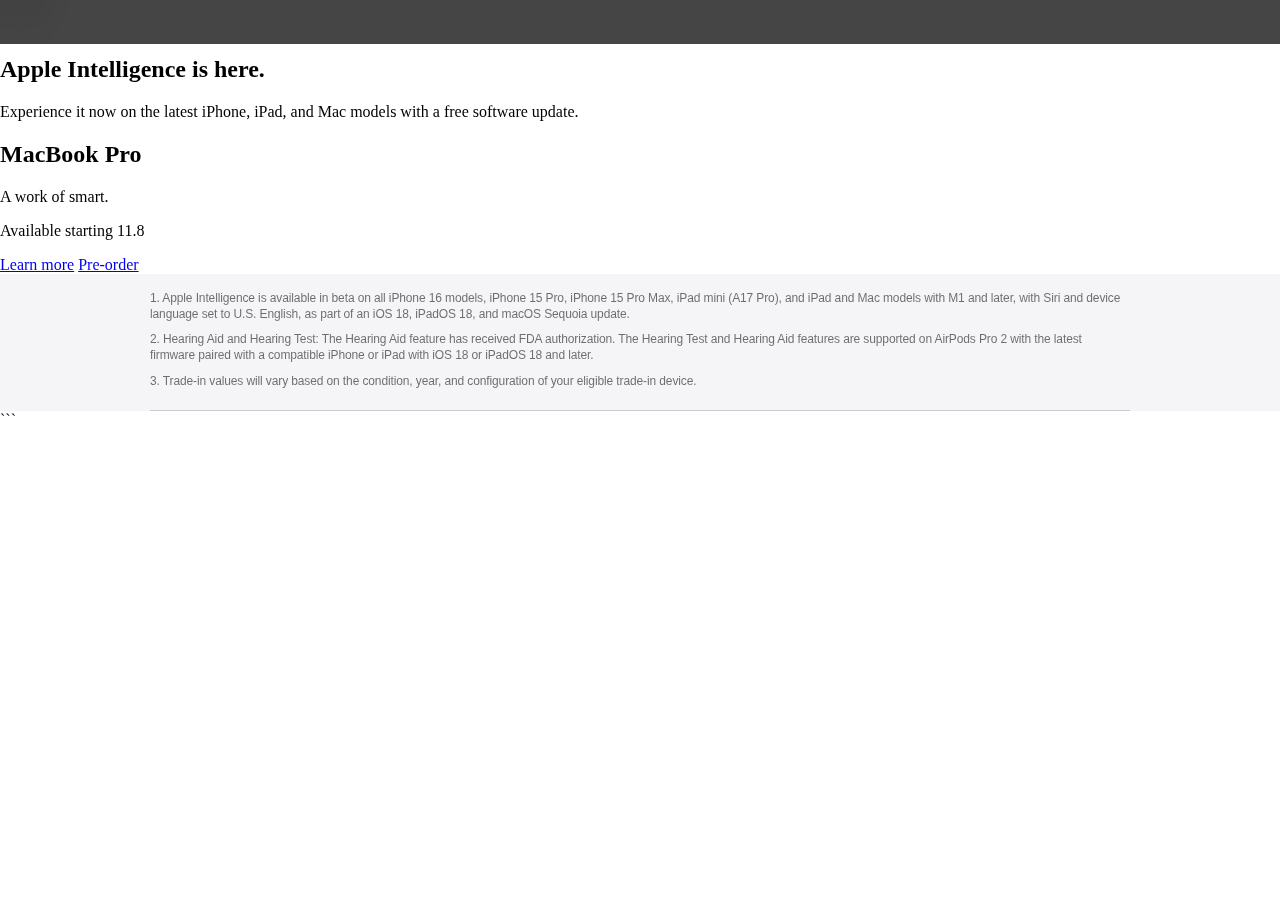
==== wget_web_page/www.apple.com/index_edited.html @ 6d9cb46a "Add robots.txt and requirements.txt files" ====
```html
<!DOCTYPE html>
<html xmlns="http://www.w3.org/1999/xhtml" xml:lang="en-US" lang="en-US" prefix="og: http://ogp.me/ns#" class="no-js" data-layout-name="mountains">
<head>
    <meta charset="utf-8" />
    <link rel="canonical" href="index.html" />
    <meta name="viewport" content="width=device-width, initial-scale=1, viewport-fit=cover" />
    <title>Apple</title>
    <meta property="analytics-track" content="Apple - Index/Tab" />
    <meta property="analytics-s-channel" content="homepage" />
    <meta property="analytics-s-bucket-0" content="applestoreww" />
    <meta property="analytics-s-bucket-1" content="applestoreww" />
    <meta property="analytics-s-bucket-2" content="applestoreww" />
    <meta name="Description" content="Discover the innovative world of Apple and shop everything iPhone, iPad, Apple Watch, Mac, and Apple TV, plus explore accessories, entertainment, and expert device support." />
    <meta property="og:title" content="Apple" />
    <meta property="og:description" content="Discover the innovative world of Apple and shop everything iPhone, iPad, Apple Watch, Mac, and Apple TV, plus explore accessories, entertainment, and expert device support." />
    <meta property="og:url" content="https://www.apple.com/" />
    <meta property="og:locale" content="en_US" />
    <meta property="og:type" content="website" />
    <meta property="og:site_name" content="Apple" />
    <link rel="stylesheet" type="text/css" href="api-www/global-elements/global-header/v1/assets/globalheader.css" />
    <link rel="stylesheet" type="text/css" href="ac/globalfooter/8/en_US/styles/ac-globalfooter.built.css" />
    <link rel="stylesheet" type="text/css" href="ac/localnav/9/styles/ac-localnav.built.css" />
    <script src="metrics/ac-target/latest/ac-target.js" type="text/javascript" charset="utf-8"></script>
    <script>
        (function() {
            var rootPath = '/us';
            if (rootPath === '(none)' || rootPath === '/us') {
                rootPath = '';
            }
            var endPoint = rootPath + '/shop/experience-meta';
            if (!window.acTargetCustomSettings) {
                window.acTargetCustomSettings = {
                    constants : {
                        asTexServiceEndpoint: endPoint
                    }
                }
            } else {
                if (!window.acTargetCustomSettings.constants) {
                    window.acTargetCustomSettings.constants = {};
                }
                window.acTargetCustomSettings.constants.asTexServiceEndpoint = window.acTargetCustomSettings.constants.asTexServiceEndpoint || endPoint;
            }
        })();
    </script>
</head>
<body class="page-home ac-nav-overlap globalnav-scrim globalheader-dark">
    <h1 class="visuallyhidden">Apple</h1>
    <div id="globalheader">
        <nav id="globalnav" lang="en-US" dir="ltr" aria-label="Global" class="globalnav no-js">
            <div class="globalnav-content">
                <ul id="globalnav-list" class="globalnav-list">
                    <li class="globalnav-item globalnav-item-apple">
                        <a href="index.html" aria-label="Apple" class="globalnav-link globalnav-link-apple">
                            <span class="globalnav-link-text">Apple</span>
                        </a>
                    </li>
                    <li class="globalnav-item globalnav-item-store">
                        <a href="https://www.apple.com/us/shop/goto/store" aria-label="Store" class="globalnav-link globalnav-link-store">
                            <span class="globalnav-link-text">Store</span>
                        </a>
                    </li>
                    <li class="globalnav-item globalnav-item-mac">
                        <a href="https://www.apple.com/mac/" aria-label="Mac" class="globalnav-link globalnav-link-mac">
                            <span class="globalnav-link-text">Mac</span>
                        </a>
                    </li>
                    <li class="globalnav-item globalnav-item-ipad">
                        <a href="https://www.apple.com/ipad/" aria-label="iPad" class="globalnav-link globalnav-link-ipad">
                            <span class="globalnav-link-text">iPad</span>
                        </a>
                    </li>
                    <li class="globalnav-item globalnav-item-iphone">
                        <a href="https://www.apple.com/iphone/" aria-label="iPhone" class="globalnav-link globalnav-link-iphone">
                            <span class="globalnav-link-text">iPhone</span>
                        </a>
                    </li>
                    <li class="globalnav-item globalnav-item-watch">
                        <a href="https://www.apple.com/watch/" aria-label="Watch" class="globalnav-link globalnav-link-watch">
                            <span class="globalnav-link-text">Watch</span>
                        </a>
                    </li>
                    <li class="globalnav-item globalnav-item-vision">
                        <a href="https://www.apple.com/apple-vision-pro/" aria-label="Vision" class="globalnav-link globalnav-link-vision">
                            <span class="globalnav-link-text">Vision</span>
                        </a>
                    </li>
                    <li class="globalnav-item globalnav-item-airpods">
                        <a href="https://www.apple.com/airpods/" aria-label="AirPods" class="globalnav-link globalnav-link-airpods">
                            <span class="globalnav-link-text">AirPods</span>
                        </a>
                    </li>
                    <li class="globalnav-item globalnav-item-tv-home">
                        <a href="https://www.apple.com/tv-home/" aria-label="TV and Home" class="globalnav-link globalnav-link-tv-home">
                            <span class="globalnav-link-text">TV &amp; Home</span>
                        </a>
                    </li>
                    <li class="globalnav-item globalnav-item-accessories">
                        <a href="https://www.apple.com/us/shop/goto/buy_accessories" aria-label="Accessories" class="globalnav-link globalnav-link-accessories">
                            <span class="globalnav-link-text">Accessories</span>
                        </a>
                    </li>
                </ul>
            </div>
        </nav>
    </div>
    <main class="main" role="main">
        <section class="homepage-section collection-module" data-module-template="heroes" data-analytics-region="hero">
            <div data-unit-id="macbook-pro-enhanced" data-analytics-section-engagement="name:hero-macbook-pro-enhanced">
                <div class="module-content">
                    <div class="unit-wrapper split-copy-wrapper theme-dark">
                        <a class="unit-link" href="https://www.apple.com/macbook-pro/" target="_self" rel="follow" data-analytics-region="learn more">&nbsp;</a>
                        <div class="unit-copy-wrapper">
                            <h2 class="headline">Apple Intelligence is here.</h2>
                            <p class="subhead">Experience it now on the latest iPhone, iPad, and Mac models with a free software update.</p>
                            <h2 class="headline">MacBook Pro</h2>
                            <p class="subhead">A work of smart.</p>
                            <p class="callout">Available starting 11.8</p>
                            <div class="cta-links">
                                <a class="button button-elevated button-primary" href="https://www.apple.com/macbook-pro/" target="_self" rel="follow" data-analytics-region="learn more" data-analytics-title="learn more - macbook pro" aria-label="Learn more, MacBook Pro">Learn more</a>
                                <a class="button button-elevated button-tertiary" href="https://www.apple.com/us/shop/goto/buy_mac/macbook_pro" target="_self" rel="follow" data-analytics-region="buy" data-analytics-title="pre-order - macbook pro" aria-label="Pre-order, MacBook Pro">Pre-order</a>
                            </div>
                        </div>
                    </div>
                </div>
            </div>
        </section>
    </main>
    <footer class="no-js" lang="en-US" id="ac-globalfooter" data-nosnippet data-analytics-region="global footer" role="contentinfo" aria-labelledby="ac-gf-label">
        <div class="ac-gf-content">
            <h2 class="ac-gf-label" id="ac-gf-label">Apple Footer</h2>
            <section class="ac-gf-sosumi" aria-label="Footnotes">
                <ul>
                    <li><span id='footnote-1'>1. Apple Intelligence is available in beta on all iPhone 16 models, iPhone 15 Pro, iPhone 15 Pro Max, iPad mini (A17 Pro), and iPad and Mac models with M1 and later, with Siri and device language set to U.S. English, as part of an iOS 18, iPadOS 18, and macOS Sequoia update.</span></li>
                    <li><span id='footnote-2'>2. Hearing Aid and Hearing Test: The Hearing Aid feature has received FDA authorization. The Hearing Test and Hearing Aid features are supported on AirPods Pro 2 with the latest firmware paired with a compatible iPhone or iPad with iOS 18 or iPadOS 18 and later.</span></li>
                    <li><span id='footnote-3'>3. Trade-in values will vary based on the condition, year, and configuration of your eligible trade-in device.</span></li>
                </ul>
            </section>
        </div>
    </footer>
</body>
</html>
```
---- wget_web_page/www.apple.com/api-www/global-elements/global-header/v1/assets/globalheader.css ----
@charset "UTF-8";#globalheader{all:unset}#globalheader html{-ms-text-size-adjust:100%;-webkit-text-size-adjust:100%}#globalheader body{margin:0;padding:0}#globalheader ul,#globalheader ol,#globalheader li,#globalheader dl,#globalheader dt,#globalheader dd,#globalheader h1,#globalheader h2,#globalheader h3,#globalheader h4,#globalheader h5,#globalheader h6,#globalheader hgroup,#globalheader p,#globalheader blockquote,#globalheader figure,#globalheader form,#globalheader fieldset,#globalheader input,#globalheader legend,#globalheader pre,#globalheader abbr,#globalheader button{margin:0;padding:0}#globalheader pre,#globalheader code,#globalheader address,#globalheader caption,#globalheader th,#globalheader figcaption{font-size:1em;font-weight:400;font-style:normal}#globalheader fieldset,#globalheader iframe{border:0}#globalheader caption,#globalheader th{text-align:left}#globalheader table{border-collapse:collapse;border-spacing:0}#globalheader main,#globalheader summary,#globalheader details{display:block}#globalheader audio,#globalheader canvas,#globalheader video,#globalheader progress{vertical-align:baseline}#globalheader button{background:none;border:0;box-sizing:content-box;color:inherit;cursor:pointer;font:inherit;line-height:inherit;overflow:visible;vertical-align:inherit}#globalheader button:disabled{cursor:default}#globalheader :focus-visible{outline:2px solid var(--sk-focus-color, #0071e3);outline-offset:var(--sk-focus-offset, 1px)}#globalheader ::-moz-focus-inner{border:0;padding:0}html,body{margin:0;padding:0}:root{--r-globalnav-background-opened: #fafafc;--r-globalnav-background-opened-dark: #161617}#globalnav{--r-globalnav-flyout-close-delay: .12s;--r-globalnav-flyout-link-opacity-duration: .5s;--r-globalnav-flyout-spacing: 88px;--r-globalnav-next-flyout-height: 0px;--r-globalnav-previous-flyout-height: 0px;--r-globalnav-height: 44px;--r-globalnav-color: rgba(0, 0, 0, .8);--r-globalnav-color-secondary: #333336;--r-globalnav-color-hover: #000000;--r-globalnav-font-size: 17px;--globalnav-background: none;--globalnav-backdrop-filter: none;position:absolute;top:0;right:0;left:0;z-index:9999;display:block;margin:0;width:100%;min-width:320px;height:48px;max-height:44px;font-size:17px;-webkit-user-select:none;user-select:none;-webkit-backdrop-filter:var(--globalnav-backdrop-filter);backdrop-filter:var(--globalnav-backdrop-filter)}#globalnav:not([dir=rtl]){--r-globalnav-start: var(--r-sk-start, left);--r-globalnav-end: var(--r-sk-end, right);--r-globalnav-safe-area-inset-start: var(--sk-safe-area-inset-start, env(safe-area-inset-left));--r-globalnav-safe-area-inset-end: var(--sk-safe-area-inset-end, env(safe-area-inset-right));--r-globalnav-logical-factor: 1}#globalnav[dir=rtl]{--r-globalnav-start: var(--r-sk-start, right);--r-globalnav-end: var(--r-sk-end, left);--r-globalnav-safe-area-inset-start: var(--sk-safe-area-inset-start, env(safe-area-inset-right));--r-globalnav-safe-area-inset-end: var(--sk-safe-area-inset-end, env(safe-area-inset-left));--r-globalnav-logical-factor: -1}#globalnav.globalnav-dark,#globalnav.globalheader-dark,.globalheader-dark #globalnav,.theme-dark #globalnav{--r-globalnav-color: rgba(255, 255, 255, .8);--r-globalnav-color-secondary: #E8E8ED;--r-globalnav-color-hover: #FFFFFF}#globalnav.globalnav-light,#globalnav.globalheader-light,.globalheader-dark #globalnav.globalnav-light,.theme-dark #globalnav.globalnav-light,.globalheader-dark #globalnav.globalheader-light,.theme-dark #globalnav.globalheader-light,.globalheader-light #globalnav,.theme-light #globalnav{--r-globalnav-color: rgba(0, 0, 0, .8);--r-globalnav-color-secondary: #333336;--r-globalnav-color-hover: #000000}@media only screen and (min-width: 834px){#globalnav{background:var(--globalnav-background)}}#globalnav.globalnav-with-flyout-open{background:none;-webkit-backdrop-filter:none;backdrop-filter:none}#globalnav.globalnav-with-flyout-closing:not(.globalnav-with-menu-open,.globalnav-with-submenu-open){background:none;-webkit-backdrop-filter:none;backdrop-filter:none}@media only screen and (max-width: 833px){#globalnav{--r-globalnav-height: 48px;max-height:none}}#globalnav.globalnav-scrim,.globalnav-scrim #globalnav{background:var(--globalnav-background);--globalnav-background: rgba(250, 250, 252, .92)}@media only screen and (max-width: 833px){#globalnav.globalnav-scrim,.globalnav-scrim #globalnav{background:none}}@supports ((-webkit-backdrop-filter: initial) or (backdrop-filter: initial)){#globalnav.globalnav-scrim,.globalnav-scrim #globalnav{--globalnav-backdrop-filter: saturate(180%) blur(20px);--globalnav-background: rgba(250, 250, 252, .8)}}#globalnav.globalnav-scrim.globalnav-dark,.globalnav-scrim.globalheader-dark #globalnav,.globalnav-scrim #globalnav.globalnav-dark,.globalheader-dark #globalnav.globalnav-scrim{--globalnav-background: rgba(22, 22, 23, .88)}@supports ((-webkit-backdrop-filter: initial) or (backdrop-filter: initial)){#globalnav.globalnav-scrim.globalnav-dark,.globalnav-scrim.globalheader-dark #globalnav,.globalnav-scrim #globalnav.globalnav-dark,.globalheader-dark #globalnav.globalnav-scrim{--globalnav-background: rgba(22, 22, 23, .8)}}.globalnav-scrim.globalnav-light#globalnav,.globalnav-scrim.globalheader-dark .globalnav-light{--globalnav-background: rgba(250, 250, 252, .92)}@supports ((-webkit-backdrop-filter: initial) or (backdrop-filter: initial)){.globalnav-scrim.globalnav-light#globalnav,.globalnav-scrim.globalheader-dark .globalnav-light{--globalnav-background: rgba(250, 250, 252, .8)}}.globalnav-scrim-noblur#globalnav,.globalnav-scrim-noblur #globalnav{--globalnav-backdrop-filter: initial}#globalnav.globalnav-block-transitions,#globalnav.globalnav-block-transitions:before,#globalnav.globalnav-block-transitions:after,#globalnav.globalnav-block-transitions *,#globalnav.globalnav-block-transitions *:before,#globalnav.globalnav-block-transitions *:after{animation:none!important;transition:none!important}.globalnav-hidden,.globalnav-svg-symbol{display:none}.globalnav-placeholder{height:44px}@media only screen and (max-width: 833px){.globalnav-placeholder{height:48px}}.ac-nav-overlap .globalnav-placeholder{display:none}.globalnav-curtain{background:rgba(232,232,237,.4);-webkit-backdrop-filter:blur(20px);backdrop-filter:blur(20px);visibility:hidden;position:fixed;opacity:0;top:0;right:0;bottom:0;left:0;width:100%;height:100%;z-index:9998;transition:opacity .32s cubic-bezier(.4,0,.6,1) 80ms,visibility .32s step-end 80ms}#globalnav.globalnav-dark .globalnav-curtain,#globalnav.globalheader-dark .globalnav-curtain,.globalheader-dark .globalnav-curtain,.theme-dark .globalnav-curtain{background:rgba(0,0,0,.4)}.globalnav-dark~.globalnav-curtain{background:rgba(0,0,0,.4)}#globalnav.globalnav-light .globalnav-curtain,#globalnav.globalheader-light .globalnav-curtain,.globalheader-dark #globalnav.globalnav-light .globalnav-curtain,.theme-dark #globalnav.globalnav-light .globalnav-curtain,.globalheader-dark #globalnav.globalheader-light .globalnav-curtain,.theme-dark #globalnav.globalheader-light .globalnav-curtain,.globalheader-light .globalnav-curtain,.theme-light .globalnav-curtain{background:rgba(232,232,237,.4)}.globalnav-light~.globalnav-curtain{background:rgba(232,232,237,.4)}.globalnav-with-flyout-open~.globalnav-curtain{opacity:1;visibility:visible;transition:opacity .32s cubic-bezier(.4,0,.6,1) 80ms,visibility .32s step-start 80ms}.globalnav-block-transitions~.globalnav-curtain{animation:none!important;transition:none!important}@media only screen and (max-width: 833px){.globalnav-with-flyout-open:not(.globalnav-animating)~.globalnav-curtain,.globalnav-with-menu-open.globalnav-with-flyout-closing.globalnav-animating~.globalnav-curtain{-webkit-backdrop-filter:none;backdrop-filter:none}}.globalnav-curtain-noblur{-webkit-backdrop-filter:none;backdrop-filter:none}#globalnav .globalnav-content{margin:0 auto;box-sizing:border-box;width:100%;max-width:1024px;padding-top:0;padding-bottom:0;padding-inline-start:max(22px,var(--r-globalnav-safe-area-inset-start));padding-inline-end:max(22px,var(--r-globalnav-safe-area-inset-end));--r-globalnav-flyout-rate: 0s;--r-globalnav-duration-medium: .24s;z-index:2}@media only screen and (max-width: 833px){#globalnav .globalnav-content{display:flex;padding:0;position:absolute;top:0;width:100%;height:100%;background:var(--globalnav-background);transition:background var(--r-globalnav-flyout-rate) cubic-bezier(.4,0,.6,1) 80ms}#globalnav.globalnav-animating .globalnav-content{transition:height var(--r-globalnav-flyout-rate) cubic-bezier(.4,0,.6,1) 80ms,background var(--r-globalnav-flyout-rate) cubic-bezier(.4,0,.6,1) 80ms}#globalnav.globalnav-with-flyout-open .globalnav-content{height:100vh;background:var(--r-globalnav-background-opened);overflow-x:hidden;overflow-y:scroll;transition-delay:0ms}@supports (height: 100dvh){#globalnav.globalnav-with-flyout-open .globalnav-content{height:100dvh}}.globalnav-with-flyout-open#globalnav.globalnav-dark .globalnav-content,.globalnav-with-flyout-open#globalnav.globalheader-dark .globalnav-content,.globalheader-dark #globalnav.globalnav-with-flyout-open .globalnav-content,.theme-dark #globalnav.globalnav-with-flyout-open .globalnav-content{background:var(--r-globalnav-background-opened-dark)}.globalnav-with-flyout-open#globalnav.globalnav-light .globalnav-content,.globalnav-with-flyout-open#globalnav.globalheader-light .globalnav-content,.globalheader-dark .globalnav-with-flyout-open#globalnav.globalnav-light .globalnav-content,.theme-dark .globalnav-with-flyout-open#globalnav.globalnav-light .globalnav-content,.globalheader-dark .globalnav-with-flyout-open#globalnav.globalheader-light .globalnav-content,.theme-dark .globalnav-with-flyout-open#globalnav.globalheader-light .globalnav-content,.globalheader-light #globalnav.globalnav-with-flyout-open .globalnav-content,.theme-light #globalnav.globalnav-with-flyout-open .globalnav-content{background:var(--r-globalnav-background-opened)}#globalnav.globalnav-with-flyout-open.globalnav-animating:not(.globalnav-with-flyout-closing) .globalnav-content{-webkit-backdrop-filter:var(--globalnav-backdrop-filter);backdrop-filter:var(--globalnav-backdrop-filter)}#globalnav.globalnav-with-flyout-closing:not(.globalnav-with-menu-open,.globalnav-with-submenu-open) .globalnav-content{-webkit-backdrop-filter:var(--globalnav-backdrop-filter);backdrop-filter:var(--globalnav-backdrop-filter)}}#globalnav .globalnav-list{cursor:default;margin:0 -8px;width:auto;height:44px;display:flex;justify-content:space-between;-webkit-user-select:none;user-select:none;list-style:none}@media only screen and (max-width: 833px){#globalnav .globalnav-list{display:flex;flex:1;position:relative;z-index:1;top:0;right:0;bottom:0;left:0;margin-inline-start:0;margin-inline-end:0;height:auto;box-sizing:border-box;padding-inline-end:calc(48px + max(0px,var(--r-globalnav-safe-area-inset-end) - 16px));-webkit-overflow-scrolling:touch}}#globalnav .globalnav-item{box-sizing:border-box;height:44px}#globalnav .globalnav-item.globalnav-item-flyout-change-next{z-index:1}#globalnav .globalnav-item.globalnav-item-flyout-change-next .globalnav-submenu{background-color:transparent}#globalnav.globalnav-text-zoom-in .globalnav-item .globalnav-submenu-trigger-group:focus-within{margin-inline-end:calc((-7px * var(--r-globalnav-text-zoom-scale) - -7px) * -1)}#globalnav.globalnav-text-zoom-in .globalnav-item .globalnav-submenu-trigger-group:focus-within .globalnav-submenu-trigger-button:focus{margin-inline-end:calc(-7px * var(--r-globalnav-text-zoom-scale) - -7px)}#globalnav .globalnav-item .globalnav-submenu-trigger-button{position:absolute;top:0;display:flex;align-items:center;justify-content:center;width:22px;height:100%;outline-offset:-7px;pointer-events:none;inset-inline-end:-7px}#globalnav .globalnav-item .globalnav-submenu-trigger-button .globalnav-submenu-button-icon{margin-top:2px;opacity:0;fill:var(--r-globalnav-color);transform-origin:50%;transition:opacity .24s cubic-bezier(.4,0,.6,1)}#globalnav .globalnav-item .globalnav-submenu-trigger-button:focus-visible{pointer-events:auto;z-index:1}#globalnav .globalnav-item .globalnav-submenu-trigger-button:focus-visible .globalnav-submenu-button-icon{opacity:1}#globalnav.globalnav-submenus-disabled .globalnav-item .globalnav-submenu-trigger-button{display:none}#globalnav .globalnav-item.globalnav-item-flyout-open .globalnav-submenu-trigger-button:focus-visible .globalnav-submenu-button-icon{margin-top:1px;opacity:1;transform:scaleY(-1)}@media only screen and (max-width: 833px){#globalnav .globalnav-item{width:auto;height:auto;transition:color .32s cubic-bezier(.4,0,.6,1)}#globalnav .globalnav-item .globalnav-submenu-trigger-button{display:none}#globalnav .globalnav-list>.globalnav-item{height:100%}#globalnav .globalnav-list>.globalnav-item:not(.globalnav-menu) .globalnav-link{opacity:1;visibility:visible;transition:opacity .24s cubic-bezier(.4,0,.6,1) 80ms,visibility .24s step-start 80ms}#globalnav.globalnav-with-flyout-open .globalnav-list>.globalnav-item:not(.globalnav-menu) .globalnav-link{opacity:0;visibility:hidden;transition:opacity .24s cubic-bezier(.4,0,.6,1),visibility .24s step-end}#globalnav .globalnav-menu .globalnav-item .globalnav-link{pointer-events:none}#globalnav.globalnav-with-menu-open .globalnav-menu .globalnav-item .globalnav-link{pointer-events:auto}#globalnav.globalnav-with-menu-open .globalnav-menu .globalnav-item.globalnav-menu{display:block}#globalnav.globalnav-with-flyout-closing:not(.globalnav-with-menu-open,.globalnav-with-submenu-open) .globalnav-menu .globalnav-item{transform:none;opacity:1}}@media only screen and (max-width: 833px){#globalnav .globalnav-item:not(.globalnav-menu,.globalnav-item-menu){width:48px}#globalnav .globalnav-item:not(.globalnav-menu,.globalnav-item-menu) .globalnav-link{height:48px}}#globalnav .globalnav-item-apple{display:block}#globalnav.globalnav-trailing .globalnav-item-apple{flex:1}#globalnav.globalnav-trailing .globalnav-item-apple .globalnav-link-apple{width:max-content}@media only screen and (max-width: 833px){#globalnav .globalnav-item-apple{flex-grow:1;width:auto;text-align:left}#globalnav .globalnav-item-apple .globalnav-link-apple{width:max-content;padding:0 16px;margin-inline-start:max(0px,var(--r-globalnav-safe-area-inset-start) - 16px)}#globalnav.globalnav-text-zoom-in .globalnav-item-apple .globalnav-link-text{display:none}}@media only screen and (max-width: 833px){#globalnav .globalnav-item-menu{opacity:0;pointer-events:none}#globalnav.globalnav-with-flyout-open .globalnav-item-menu{opacity:1;pointer-events:auto;transform:none}#globalnav .globalnav-item-menu:first-child{margin-top:-3px}}@media only screen and (max-width: 833px){#globalnav.globalnav-menu-open .globalnav-item-submenu{visibility:visible}#globalnav.globalnav-with-submenu-open .globalnav-item-submenu{visibility:hidden;transition:none!important}}#globalnav .globalnav-menuback{display:none}@media only screen and (max-width: 833px){#globalnav .globalnav-menuback{display:block;position:absolute;z-index:3;width:48px;height:48px;opacity:0;pointer-events:none;visibility:hidden;-webkit-tap-highlight-color:rgba(0,0,0,0);transform:translate(4px) scale(1);transform-origin:center;transition:opacity .24s cubic-bezier(.4,0,.6,1),transform .24s cubic-bezier(.4,0,.6,1),visibility .24s step-end;inset-inline-start:max(0px,var(--r-globalnav-safe-area-inset-start) - 18px)}#globalnav .globalnav-menuback-button{color:var(--r-globalnav-color-secondary);display:flex;justify-content:center;width:100%;height:100%;outline-offset:-7px;transition:color .32s cubic-bezier(.4,0,.6,1)}#globalnav .globalnav-menuback-button:hover{color:var(--r-globalnav-color-hover)}#globalnav .globalnav-menuback .globalnav-chevron-icon{margin-inline-start:-1px}#globalnav .globalnav-menuback .globalnav-chevron-icon svg{fill:currentColor}#globalnav[dir=rtl] .globalnav-menuback .globalnav-chevron-icon svg{transform:scaleX(-1)}#globalnav.globalnav-with-submenu-open .globalnav-menuback{visibility:visible;transform:translate(0) scale(1);opacity:1;pointer-events:auto;transition:opacity .24s cubic-bezier(.4,0,.6,1) .16s,transform .24s cubic-bezier(.4,0,.6,1) .16s,visibility .24s step-start .16s}#globalnav.globalnav-with-flyout-closing:not(.globalnav-with-submenu-open) .globalnav-menuback{opacity:0;transform:translate(0) scale(.8);transition:transform .24s cubic-bezier(.4,0,.6,1) 0s,opacity .24s cubic-bezier(.4,0,.6,1) 0s,visibility .24s step-end 0s}}#globalnav .globalnav-image-regular{display:flex}#globalnav .globalnav-image-compact{display:none}@media only screen and (max-width: 833px){#globalnav .globalnav-image-compact{display:flex}#globalnav .globalnav-image-regular{display:none}}@media only screen and (max-width: 833px){#globalnav.globalnav-with-flyout-open:not(.globalnav-with-menu-open) .globalnav-menu .globalnav-item,#globalnav.globalnav-with-submenu-open:not(.globalnav-animating) .globalnav-menu .globalnav-item{height:0}}#globalnav .globalnav-submenu-trigger-group{position:relative}@media only screen and (max-width: 833px){#globalnav .globalnav-submenu-trigger-group{opacity:0;transform:translateY(-8px);transition-delay:calc(.2s + var(--r-globalnav-flyout-item-number) * 20ms);transition-duration:.24s;transition-property:opacity,transform,visibility;transition-timing-function:cubic-bezier(.4,0,.6,1),cubic-bezier(.4,0,.6,1),step-start}#globalnav.globalnav-with-menu-open .globalnav-submenu-trigger-group,#globalnav.globalnav-with-submenu-open.globalnav-animating .globalnav-submenu-trigger-group{opacity:1;visibility:visible;transform:translate(0)}#globalnav.globalnav-with-submenu-open .globalnav-submenu-trigger-group{opacity:0;visibility:hidden;transform:translate(calc(-8px * var(--r-globalnav-logical-factor)));transition:none}#globalnav.globalnav-with-flyout-closing:not(.globalnav-with-menu-open,.globalnav-with-submenu-open) .globalnav-submenu-trigger-group{transition-delay:0s;transition-duration:min(.16s + 20ms * calc(var(--r-globalnav-flyout-item-total) - var(--r-globalnav-flyout-item-number)),.24s)}#globalnav.globalnav-with-flyout-closing:not(.globalnav-with-submenu-open) .globalnav-submenu-trigger-group{transition-delay:0s}}#globalnav .globalnav-link{font-size:12px;font-weight:400;letter-spacing:-.01em;font-family:SF Pro Text,SF Pro Icons,Helvetica Neue,Helvetica,Arial,sans-serif;line-height:1;display:flex;align-items:center;justify-content:center;color:var(--r-globalnav-color);position:relative;z-index:1;padding:0 calc(8px / var(--r-globalnav-text-zoom-scale, 1));height:44px;background:no-repeat;text-decoration:none;white-space:nowrap;-webkit-tap-highlight-color:rgba(0,0,0,0);transition:color .32s cubic-bezier(.4,0,.6,1)}#globalnav .globalnav-link:lang(ar){letter-spacing:0em;font-family:SF Pro AR,SF Pro AR Text,SF Pro Text,SF Pro Gulf,SF Pro Icons,Helvetica Neue,Helvetica,Arial,sans-serif}#globalnav .globalnav-link:lang(ja){letter-spacing:0em;font-family:SF Pro JP,SF Pro Text,SF Pro Icons,Hiragino Kaku Gothic Pro,\30d2\30e9\30ae\30ce\89d2\30b4  Pro W3,\30e1\30a4\30ea\30aa,Meiryo,\ff2d\ff33  \ff30\30b4\30b7\30c3\30af,Helvetica Neue,Helvetica,Arial,sans-serif}#globalnav .globalnav-link:lang(ko){letter-spacing:0em;font-family:SF Pro KR,SF Pro Text,SF Pro Icons,Apple Gothic,HY Gulim,MalgunGothic,HY Dotum,Lexi Gulim,Helvetica Neue,Helvetica,Arial,sans-serif}#globalnav .globalnav-link:lang(zh){letter-spacing:0em}#globalnav .globalnav-link:lang(th){font-family:SF Pro TH,SF Pro Text,SF Pro Icons,Helvetica Neue,Helvetica,Arial,sans-serif}#globalnav .globalnav-link:lang(zh-CN){font-family:SF Pro SC,SF Pro Text,SF Pro Icons,PingFang SC,Helvetica Neue,Helvetica,Arial,sans-serif}#globalnav .globalnav-link:lang(zh-HK){font-family:SF Pro HK,SF Pro Text,SF Pro Icons,PingFang HK,Helvetica Neue,Helvetica,Arial,sans-serif}#globalnav .globalnav-link:lang(zh-MO){font-family:SF Pro HK,SF Pro TC,SF Pro Text,SF Pro Icons,PingFang HK,Helvetica Neue,Helvetica,Arial,sans-serif}#globalnav .globalnav-link:lang(zh-TW){font-family:SF Pro TC,SF Pro Text,SF Pro Icons,PingFang TC,Helvetica Neue,Helvetica,Arial,sans-serif}@media only screen and (max-width: 833px){#globalnav .globalnav-link{font-size:28px;line-height:1.1428571429;font-weight:600;letter-spacing:.007em;font-family:SF Pro Display,SF Pro Icons,Helvetica Neue,Helvetica,Arial,sans-serif}#globalnav .globalnav-link:lang(ar){font-family:SF Pro AR,SF Pro AR Display,SF Pro Display,SF Pro Gulf,SF Pro Icons,Helvetica Neue,Helvetica,Arial,sans-serif}#globalnav .globalnav-link:lang(ja){font-family:SF Pro JP,SF Pro Display,SF Pro Icons,Hiragino Kaku Gothic Pro,\30d2\30e9\30ae\30ce\89d2\30b4  Pro W3,\30e1\30a4\30ea\30aa,Meiryo,\ff2d\ff33  \ff30\30b4\30b7\30c3\30af,Helvetica Neue,Helvetica,Arial,sans-serif}#globalnav .globalnav-link:lang(ko){font-family:SF Pro KR,SF Pro Display,SF Pro Icons,Apple Gothic,HY Gulim,MalgunGothic,HY Dotum,Lexi Gulim,Helvetica Neue,Helvetica,Arial,sans-serif}#globalnav .globalnav-link:lang(th){font-family:SF Pro TH,SF Pro Display,SF Pro Icons,Helvetica Neue,Helvetica,Arial,sans-serif}#globalnav .globalnav-link:lang(zh-CN){font-family:SF Pro SC,SF Pro Display,SF Pro Icons,PingFang SC,Helvetica Neue,Helvetica,Arial,sans-serif}#globalnav .globalnav-link:lang(zh-HK){font-family:SF Pro HK,SF Pro Display,SF Pro Icons,PingFang HK,Helvetica Neue,Helvetica,Arial,sans-serif}#globalnav .globalnav-link:lang(zh-MO){font-family:SF Pro HK,SF Pro TC,SF Pro Display,SF Pro Icons,PingFang HK,Helvetica Neue,Helvetica,Arial,sans-serif}#globalnav .globalnav-link:lang(zh-TW){font-family:SF Pro TC,SF Pro Display,SF Pro Icons,PingFang TC,Helvetica Neue,Helvetica,Arial,sans-serif}}#globalnav .globalnav-link svg{fill:currentColor}#globalnav .globalnav-link:hover,#globalnav .globalnav-link:focus-visible{color:var(--r-globalnav-color-hover);text-decoration:none}#globalnav .globalnav-link:focus{outline:none}#globalnav .globalnav-link:focus-visible{--sk-focus-offset: -7px;outline:2px solid var(--sk-focus-color, #0071e3);outline-offset:var(--sk-focus-offset, 1px)}#globalnav .globalnav-link[data-focus-method=touch],#globalnav .globalnav-link[data-focus-method=mouse]{outline:none}#globalnav .globalnav-item-flyout-open .globalnav-link{color:var(--r-globalnav-color-hover);text-decoration:none}#globalnav .globalnav-link-apple{font-size:17px;line-height:1.2353641176;font-weight:600;letter-spacing:-.022em;font-family:SF Pro Text,SF Pro Icons,Helvetica Neue,Helvetica,Arial,sans-serif;display:flex;align-items:center}#globalnav .globalnav-link-apple:lang(ar){letter-spacing:0em;font-family:SF Pro AR,SF Pro AR Text,SF Pro Text,SF Pro Gulf,SF Pro Icons,Helvetica Neue,Helvetica,Arial,sans-serif}#globalnav .globalnav-link-apple:lang(ja){letter-spacing:0em;font-family:SF Pro JP,SF Pro Text,SF Pro Icons,Hiragino Kaku Gothic Pro,\30d2\30e9\30ae\30ce\89d2\30b4  Pro W3,\30e1\30a4\30ea\30aa,Meiryo,\ff2d\ff33  \ff30\30b4\30b7\30c3\30af,Helvetica Neue,Helvetica,Arial,sans-serif}#globalnav .globalnav-link-apple:lang(ko){letter-spacing:0em;font-family:SF Pro KR,SF Pro Text,SF Pro Icons,Apple Gothic,HY Gulim,MalgunGothic,HY Dotum,Lexi Gulim,Helvetica Neue,Helvetica,Arial,sans-serif}#globalnav .globalnav-link-apple:lang(zh){letter-spacing:0em}#globalnav .globalnav-link-apple:lang(th){font-family:SF Pro TH,SF Pro Text,SF Pro Icons,Helvetica Neue,Helvetica,Arial,sans-serif}#globalnav .globalnav-link-apple:lang(zh-CN){font-family:SF Pro SC,SF Pro Text,SF Pro Icons,PingFang SC,Helvetica Neue,Helvetica,Arial,sans-serif}#globalnav .globalnav-link-apple:lang(zh-HK){font-family:SF Pro HK,SF Pro Text,SF Pro Icons,PingFang HK,Helvetica Neue,Helvetica,Arial,sans-serif}#globalnav .globalnav-link-apple:lang(zh-MO){font-family:SF Pro HK,SF Pro TC,SF Pro Text,SF Pro Icons,PingFang HK,Helvetica Neue,Helvetica,Arial,sans-serif}#globalnav .globalnav-link-apple:lang(zh-TW){font-family:SF Pro TC,SF Pro Text,SF Pro Icons,PingFang TC,Helvetica Neue,Helvetica,Arial,sans-serif}@media only screen and (max-width: 833px){#globalnav .globalnav-link-apple{font-size:19px;line-height:1.2105263158;font-weight:600;letter-spacing:.012em;font-family:SF Pro Display,SF Pro Icons,Helvetica Neue,Helvetica,Arial,sans-serif}#globalnav .globalnav-link-apple:lang(ar){font-family:SF Pro AR,SF Pro AR Display,SF Pro Display,SF Pro Gulf,SF Pro Icons,Helvetica Neue,Helvetica,Arial,sans-serif}#globalnav .globalnav-link-apple:lang(ja){font-family:SF Pro JP,SF Pro Display,SF Pro Icons,Hiragino Kaku Gothic Pro,\30d2\30e9\30ae\30ce\89d2\30b4  Pro W3,\30e1\30a4\30ea\30aa,Meiryo,\ff2d\ff33  \ff30\30b4\30b7\30c3\30af,Helvetica Neue,Helvetica,Arial,sans-serif}#globalnav .globalnav-link-apple:lang(ko){font-family:SF Pro KR,SF Pro Display,SF Pro Icons,Apple Gothic,HY Gulim,MalgunGothic,HY Dotum,Lexi Gulim,Helvetica Neue,Helvetica,Arial,sans-serif}#globalnav .globalnav-link-apple:lang(th){font-family:SF Pro TH,SF Pro Display,SF Pro Icons,Helvetica Neue,Helvetica,Arial,sans-serif}#globalnav .globalnav-link-apple:lang(zh-CN){font-family:SF Pro SC,SF Pro Display,SF Pro Icons,PingFang SC,Helvetica Neue,Helvetica,Arial,sans-serif}#globalnav .globalnav-link-apple:lang(zh-HK){font-family:SF Pro HK,SF Pro Display,SF Pro Icons,PingFang HK,Helvetica Neue,Helvetica,Arial,sans-serif}#globalnav .globalnav-link-apple:lang(zh-MO){font-family:SF Pro HK,SF Pro TC,SF Pro Display,SF Pro Icons,PingFang HK,Helvetica Neue,Helvetica,Arial,sans-serif}#globalnav .globalnav-link-apple:lang(zh-TW){font-family:SF Pro TC,SF Pro Display,SF Pro Icons,PingFang TC,Helvetica Neue,Helvetica,Arial,sans-serif}}#globalnav .globalnav-link-apple-logo{height:100%}#globalnav .globalnav-link-apple .globalnav-link-text{margin-inline-start:4px}@media only screen and (max-width: 833px){#globalnav .globalnav-item-menu .globalnav-link{color:var(--r-globalnav-color-secondary);width:auto;max-width:none;height:auto;display:flex;align-items:flex-start;justify-content:space-between;margin-bottom:-7px;padding-top:3px;padding-bottom:4px;padding-inline-start:calc(48px + var(--r-globalnav-safe-area-inset-start));padding-inline-end:calc(48px + var(--r-globalnav-safe-area-inset-end));white-space:normal}#globalnav .globalnav-item-menu .globalnav-link:hover,#globalnav .globalnav-item-menu .globalnav-link:focus-visible{color:var(--r-globalnav-color-hover)}#globalnav .globalnav-item-menu .globalnav-link .globalnav-link-text{pointer-events:none;padding-top:7.5px;padding-bottom:7.5px}}#globalnav .globalnav-link-text,#globalnav .globalnav-link-chevron{height:100%;display:flex;align-items:center;pointer-events:none}@keyframes globalnav-chevron-slide-in-hover{0%{opacity:0;transform:translate(-4px)}to{opacity:1;transform:translate(0)}}@keyframes globalnav-chevron-hover-off{0%{opacity:1;transform:scale(1)}to{opacity:0;transform:scale(.8)}}#globalnav .globalnav-link-chevron{display:none;visibility:hidden;transition:visibility .24s step-end}@media only screen and (max-width: 833px){#globalnav .globalnav-link-chevron{display:block;height:47px;margin-top:-1px;margin-inline-end:-48px;padding-inline-end:19px;opacity:0;color:var(--r-globalnav-color-secondary);transform-origin:center;animation:globalnav-chevron-hover-off .24s cubic-bezier(.4,0,.6,1) both}#globalnav .globalnav-link-chevron svg{fill:currentColor;transform:scaleX(-1) translateZ(0)}#globalnav[dir=rtl] .globalnav-link-chevron svg{transform:scaleX(1) translateZ(0)}#globalnav.globalnav-with-submenu-open .globalnav-link-chevron{animation:globalnav-chevron-hover-off .24s cubic-bezier(.4,0,.6,1) both}#globalnav.globalnav-submenus-disabled .globalnav-link-chevron{visibility:hidden!important}}@media (hover: hover){#globalnav.globalnav-with-menu-open:not(.globalnav-animating) .globalnav-link:hover .globalnav-link-chevron,#globalnav.globalnav-with-menu-open:not(.globalnav-animating) .globalnav-link:active .globalnav-link-chevron,#globalnav.globalnav-with-menu-open:not(.globalnav-animating) .globalnav-link[data-focus-method=key] .globalnav-link-chevron{visibility:visible;transition:visibility .24s step-start;opacity:1;animation:globalnav-chevron-slide-in-hover .24s cubic-bezier(.4,0,.6,1) both}.globalnav-with-submenu-open #globalnav.globalnav-with-menu-open:not(.globalnav-animating) .globalnav-link:hover .globalnav-link-chevron,.globalnav-with-submenu-open #globalnav.globalnav-with-menu-open:not(.globalnav-animating) .globalnav-link:active .globalnav-link-chevron,.globalnav-with-submenu-open #globalnav.globalnav-with-menu-open:not(.globalnav-animating) .globalnav-link[data-focus-method=key] .globalnav-link-chevron{animation:globalnav-chevron-hover-off .24s cubic-bezier(.4,0,.6,1) both}#globalnav.globalnav-with-menu-open:not(.globalnav-animating) .globalnav-link:hover .globalnav-link-chevron:hover,#globalnav.globalnav-with-menu-open:not(.globalnav-animating) .globalnav-link:active .globalnav-link-chevron:hover,#globalnav.globalnav-with-menu-open:not(.globalnav-animating) .globalnav-link[data-focus-method=key] .globalnav-link-chevron:hover{color:var(--r-globalnav-color-hover)}}#globalnav .globalnav-menu{flex-grow:1;-webkit-overflow-scrolling:touch}@media only screen and (min-width: 834px){#globalnav .globalnav-menu{display:contents}}@media only screen and (max-width: 833px){#globalnav .globalnav-menu{position:absolute;width:100%;visibility:hidden}#globalnav.globalnav-with-menu-open .globalnav-menu{visibility:visible}#globalnav.globalnav-with-flyout-open.globalnav-animating:not(.globalnav-with-flyout-closing) .globalnav-menu{overflow:hidden}#globalnav .globalnav-menu>.globalnav-flyout{width:100%;padding-top:50px;box-sizing:border-box;background-color:transparent}#globalnav.globalnav-with-submenu-open .globalnav-menu>.globalnav-flyout{pointer-events:none;overflow:initial}}#globalnav .globalnav-menu-list{justify-content:space-evenly;height:100%}@media only screen and (min-width: 834px){#globalnav .globalnav-menu-list{display:inherit}}@media only screen and (max-width: 833px){#globalnav .globalnav-menu-list{flex-direction:column;justify-content:flex-start}}#globalnav .globalnav-menutrigger{width:48px;border-bottom:none;display:none}@media only screen and (max-width: 833px){#globalnav .globalnav-menutrigger{display:block;z-index:3;margin:0;position:absolute;inset-inline-end:max(0px,var(--r-globalnav-safe-area-inset-end) - 16px)}#globalnav.globalnav-no-menu .globalnav-menutrigger{display:none}#globalnav.no-js .globalnav-menutrigger{pointer-events:none}}#globalnav .globalnav-menutrigger-button{position:relative;display:flex;justify-content:center;align-items:center;color:#000;opacity:.8;width:48px;height:48px;cursor:pointer;outline-offset:-7px;transition:opacity .32s cubic-bezier(.4,0,.6,1),color .32s cubic-bezier(.4,0,.6,1);-webkit-tap-highlight-color:rgba(0,0,0,0)}#globalnav.globalnav-dark .globalnav-menutrigger-button,#globalnav.globalheader-dark .globalnav-menutrigger-button,.globalheader-dark #globalnav .globalnav-menutrigger-button,.theme-dark #globalnav .globalnav-menutrigger-button{color:#fff}#globalnav.globalnav-light .globalnav-menutrigger-button,#globalnav.globalheader-light .globalnav-menutrigger-button,.globalheader-dark #globalnav.globalnav-light .globalnav-menutrigger-button,.theme-dark #globalnav.globalnav-light .globalnav-menutrigger-button,.globalheader-dark #globalnav.globalheader-light .globalnav-menutrigger-button,.theme-dark #globalnav.globalheader-light .globalnav-menutrigger-button,.globalheader-light #globalnav .globalnav-menutrigger-button,.theme-light #globalnav .globalnav-menutrigger-button{color:#000}#globalnav .globalnav-menutrigger-button:hover{opacity:1}#globalnav.touch .globalnav-menutrigger-button{color:var(--r-globalnav-color-hover);transition:none}@keyframes globalnav-flyout-slide-forward-next{0%{opacity:0;transform:translate(8px)}to{opacity:1;transform:translate(0)}}@keyframes globalnav-flyout-slide-forward-previous{0%{opacity:1;transform:translate(0)}to{opacity:0;transform:translate(-8px)}}@keyframes globalnav-flyout-slide-back-previous{0%{opacity:1;transform:translate(0)}to{opacity:0;transform:translate(8px)}}@keyframes globalnav-flyout-slide-back-next{0%{opacity:0;transform:translate(-8px)}to{opacity:1;transform:translate(0)}}#globalnav .globalnav-flyout{margin:0}@media only screen and (min-width: 834px){#globalnav .globalnav-flyout{display:inherit}}@media only screen and (max-width: 833px){#globalnav .globalnav-flyout{position:absolute;top:0;height:100%;padding-bottom:0;transform:none}#globalnav .globalnav-flyout .globalnav-menu-list,#globalnav .globalnav-flyout .globalnav-flyout-scroll-container{height:auto;padding-bottom:84px}#globalnav.globalnav-animating .globalnav-flyout .globalnav-menu-list,#globalnav.globalnav-animating .globalnav-flyout .globalnav-flyout-scroll-container{overflow:hidden}#globalnav.globalnav-animating.globalnav-with-menu-open:not(.globalnav-with-submenu-open) .globalnav-flyout .globalnav-flyout-scroll-container{height:100%}#globalnav .globalnav-item:not(.globalnav-item-flyout-change-previous,.globalnav-item-flyout-change-next).globalnav-item-flyout-closing .globalnav-flyout{display:block;visibility:visible;opacity:1;height:100vh;overflow:hidden}@supports (height: 100dvh){#globalnav .globalnav-item:not(.globalnav-item-flyout-change-previous,.globalnav-item-flyout-change-next).globalnav-item-flyout-closing .globalnav-flyout{height:100dvh}}#globalnav .globalnav-menu .globalnav-item .globalnav-flyout{display:none}}#globalnav .globalnav-flyout-item{opacity:0;transform:translateY(-4px);transition:opacity .32s cubic-bezier(.4,0,.6,1) calc(var(--r-globalnav-flyout-item-number) * 20ms + (var(--r-globalnav-flyout-group-number, 0) + 1) * 80ms),transform .32s cubic-bezier(.4,0,.6,1) calc(var(--r-globalnav-flyout-item-number) * 20ms + (var(--r-globalnav-flyout-group-number, 0) + 1) * 80ms)}@media only screen and (max-width: 833px){#globalnav .globalnav-flyout-item{transform:translateY(-8px)}}#globalnav .globalnav-item.globalnav-item-flyout-open .globalnav-flyout-item{opacity:1;transform:translateY(0)}#globalnav.globalnav-with-flyout-closing:not(.globalnav-with-menu-open,.globalnav-with-submenu-open) .globalnav-flyout-item{transition-delay:0s;transition-duration:min(.16s + calc(var(--r-globalnav-flyout-item-total) - var(--r-globalnav-flyout-item-number)) * 20ms,.24s)}@media only screen and (max-width: 833px){#globalnav .globalnav-item.globalnav-item-flyout-change-next>.globalnav-flyout,#globalnav .globalnav-item.globalnav-item-flyout-open>.globalnav-flyout,#globalnav .globalnav-item.globalnav-item-flyout-change-previous>.globalnav-flyout{display:block;overflow:initial}#globalnav .globalnav-item-flyout-change-next>.globalnav-flyout,#globalnav .globalnav-item-flyout-open>.globalnav-flyout,#globalnav .globalnav-item-flyout-change-previous>.globalnav-flyout{visibility:visible;opacity:1;width:100%;pointer-events:auto}#globalnav .globalnav-menu.globalnav-item-flyout-change-next>.globalnav-flyout .globalnav-link-text{animation-name:globalnav-flyout-slide-back-next;animation-duration:.24s;animation-delay:.16s;animation-fill-mode:both;animation-timing-function:cubic-bezier(.4,0,.6,1)}#globalnav .globalnav-menu.globalnav-item-flyout-change-previous>.globalnav-flyout .globalnav-link-text{animation-name:globalnav-flyout-slide-forward-previous;animation-duration:.24s;animation-fill-mode:both;animation-timing-function:cubic-bezier(.4,0,.6,1)}#globalnav .globalnav-item-flyout-change-previous .globalnav-item-flyout-change-next .globalnav-flyout{animation-name:globalnav-flyout-slide-forward-next;animation-duration:.24s;animation-delay:.16s;animation-fill-mode:both;animation-timing-function:cubic-bezier(.4,0,.6,1)}#globalnav .globalnav-item-flyout-change-next .globalnav-item-flyout-change-previous .globalnav-flyout{animation-name:globalnav-flyout-slide-back-previous;animation-duration:.24s;animation-fill-mode:both;animation-timing-function:cubic-bezier(.4,0,.6,1)}}@keyframes globalnav-scrim-height-change{0%{height:var(--r-globalnav-previous-flyout-height)}to{height:var(--r-globalnav-next-flyout-height)}}@keyframes globalnav-fade-in{0%{opacity:0}to{opacity:1}}#globalnav .globalnav-submenu{--r-globalnav-submenu-header-color: rgb(110, 110, 115);--r-globalnav-flyout-height: 0;background:var(--r-globalnav-background-opened);position:absolute;left:0;right:0;text-align:start}@media only screen and (max-width: 833px){#globalnav .globalnav-submenu{position:absolute;opacity:0;top:0;background-color:transparent;pointer-events:none;overflow:hidden;visibility:hidden}}@media only screen and (min-width: 834px){#globalnav .globalnav-submenu{height:44px;max-height:calc(100vh - var(--r-globalnav-flyout-spacing));overflow:hidden;visibility:hidden;margin-top:-44px;background:var(--globalnav-background)}#globalnav.globalnav-with-flyout-open.globalnav-animating:not(.globalnav-with-flyout-closing) .globalnav-submenu{-webkit-backdrop-filter:var(--globalnav-backdrop-filter);backdrop-filter:var(--globalnav-backdrop-filter)}#globalnav.globalnav-with-flyout-closing:not(.globalnav-with-menu-open,.globalnav-with-submenu-open) .globalnav-submenu{-webkit-backdrop-filter:var(--globalnav-backdrop-filter);backdrop-filter:var(--globalnav-backdrop-filter)}#globalnav.globalnav-animating .globalnav-submenu{transition:height var(--r-globalnav-flyout-rate) cubic-bezier(.4,0,.6,1) .12s,visibility var(--r-globalnav-flyout-rate) step-end .12s,background var(--r-globalnav-flyout-rate) cubic-bezier(.4,0,.6,1) .12s}#globalnav .globalnav-item.globalnav-item-flyout-open .globalnav-submenu{visibility:visible;height:var(--r-globalnav-flyout-height);background:var(--r-globalnav-background-opened);transition:height var(--r-globalnav-flyout-rate) cubic-bezier(.4,0,.6,1),visibility var(--r-globalnav-flyout-rate) step-start,background var(--r-globalnav-flyout-rate) cubic-bezier(.4,0,.6,1)}#globalnav:not(.globalnav-animating) .globalnav-item.globalnav-item-flyout-open .globalnav-submenu{transition:height var(--r-globalnav-flyout-rate) cubic-bezier(.4,0,.6,1)}#globalnav.globalnav-dark .globalnav-item.globalnav-item-flyout-open .globalnav-submenu,#globalnav.globalheader-dark .globalnav-item.globalnav-item-flyout-open .globalnav-submenu,.globalheader-dark #globalnav .globalnav-item.globalnav-item-flyout-open .globalnav-submenu,.theme-dark #globalnav .globalnav-item.globalnav-item-flyout-open .globalnav-submenu{background:var(--r-globalnav-background-opened-dark)}#globalnav.globalnav-light .globalnav-item.globalnav-item-flyout-open .globalnav-submenu,#globalnav.globalheader-light .globalnav-item.globalnav-item-flyout-open .globalnav-submenu,.globalheader-dark #globalnav.globalnav-light .globalnav-item.globalnav-item-flyout-open .globalnav-submenu,.theme-dark #globalnav.globalnav-light .globalnav-item.globalnav-item-flyout-open .globalnav-submenu,.globalheader-dark #globalnav.globalheader-light .globalnav-item.globalnav-item-flyout-open .globalnav-submenu,.theme-dark #globalnav.globalheader-light .globalnav-item.globalnav-item-flyout-open .globalnav-submenu,.globalheader-light #globalnav .globalnav-item.globalnav-item-flyout-open .globalnav-submenu,.theme-light #globalnav .globalnav-item.globalnav-item-flyout-open .globalnav-submenu{background:var(--r-globalnav-background-opened)}#globalnav .globalnav-item-flyout-change-previous .globalnav-submenu{height:var(--r-globalnav-previous-flyout-height);visibility:visible;animation-duration:.12s;animation-fill-mode:both;animation-name:globalnav-scrim-height-change;animation-timing-function:cubic-bezier(.4,0,.6,1)}#globalnav .globalnav-item-flyout-change-previous .globalnav-submenu .globalnav-submenu-content{opacity:1;animation-direction:reverse;animation-duration:.12s;animation-fill-mode:both;animation-name:globalnav-fade-in;animation-timing-function:cubic-bezier(.4,0,.6,1)}#globalnav .globalnav-item-flyout-change-next .globalnav-submenu{height:var(--r-globalnav-previous-flyout-height);visibility:visible;animation-duration:.12s;animation-fill-mode:both;animation-name:globalnav-scrim-height-change;animation-timing-function:cubic-bezier(.4,0,.6,1);transition:none!important}#globalnav .globalnav-item-flyout-change-next .globalnav-submenu .globalnav-submenu-content{opacity:0;animation-duration:.12s;animation-fill-mode:both;animation-name:globalnav-fade-in;animation-timing-function:cubic-bezier(.4,0,.6,1)}#globalnav .globalnav-item-flyout-change-next .globalnav-submenu .globalnav-submenu-list-item,#globalnav .globalnav-item-flyout-change-next .globalnav-submenu .globalnav-submenu-list-item-elevated,#globalnav .globalnav-item-flyout-change-next .globalnav-submenu .globalnav-submenu-header{opacity:1;transform:translateY(0);transition:none}#globalnav.globalnav-with-flyout-closing:not(.globalnav-with-menu-open,.globalnav-with-submenu-open) .globalnav-item-flyout-change-previous .globalnav-submenu{z-index:-1}}@media only screen and (min-width: 834px){#globalnav .globalnav-flyout-scroll-container{margin-top:44px;max-height:calc(100% - 44px);overflow-y:hidden}#globalnav .globalnav-flyout-short .globalnav-flyout-scroll-container{overflow-y:auto}}@media only screen and (max-width: 833px){#globalnav.globalnav-with-submenu-open .globalnav-flyout-scroll-container{padding-bottom:0}}#globalnav .globalnav-submenu-content{margin:0 auto;box-sizing:border-box;width:100%;max-width:1024px;z-index:2;padding-top:0;padding-bottom:0;padding-inline-start:max(22px,var(--r-globalnav-safe-area-inset-start));padding-inline-end:max(22px,var(--r-globalnav-safe-area-inset-end));display:flex}@media only screen and (min-width: 834px){#globalnav .globalnav-submenu-content{padding-top:40px;padding-bottom:84px}#globalnav .globalnav-flyout-short .globalnav-submenu-content{max-width:calc(1024px - var(--r-globalnav-scrollbar-width))}}@media only screen and (max-width: 833px){#globalnav .globalnav-submenu-content{flex-wrap:wrap;padding-top:50px;padding-inline-start:calc(48px + var(--r-globalnav-safe-area-inset-start));padding-inline-end:calc(48px + var(--r-globalnav-safe-area-inset-end))}#globalnav.globalnav-with-flyout-closing:not(.globalnav-with-menu-open,.globalnav-with-submenu-open) .globalnav-submenu-content{transition-delay:80ms}}@media only screen and (max-width: 640px){#globalnav .globalnav-submenu-content{flex-direction:column}}#globalnav .globalnav-submenu-group{box-sizing:border-box}@media only screen and (min-width: 834px){#globalnav .globalnav-submenu-group{margin-bottom:-4px;max-width:25%;padding-inline-end:44px;--r-globalnav-flyout-group-delay: min( (var(--r-globalnav-flyout-elevated-group-count) * 80ms) + ((var(--r-globalnav-flyout-group-number) - var(--r-globalnav-flyout-elevated-group-count)) * 40ms), var(--r-globalnav-flyout-group-number) * 80ms )}#globalnav .globalnav-submenu-group-elevated{max-width:50%;padding-inline-end:88px}}@media only screen and (max-width: 833px){#globalnav .globalnav-submenu-group{padding-bottom:52px}#globalnav .globalnav-submenu-group:last-child{padding-bottom:92px;margin-bottom:0}#globalnav .globalnav-submenu-group-elevated .globalnav-submenu-header{display:none}}@media only screen and (min-width: 641px) and (max-width: 833px){#globalnav .globalnav-submenu-group{max-width:50%;padding-inline-end:48px}#globalnav .globalnav-submenu-group-elevated{flex-basis:75%;max-width:75%;padding-inline-end:96px;margin-inline-end:25%}}@media only screen and (min-width: 834px){#globalnav .globalnav-submenu-list-item,#globalnav .globalnav-submenu-list-item-elevated{opacity:0;transform:translateY(-4px);transition-property:opacity,transform;transition-duration:min(.16s + 20ms * calc(var(--r-globalnav-flyout-item-total) - var(--r-globalnav-flyout-item-number)),.24s);transition-delay:0s}#globalnav .globalnav-item-flyout-change-previous .globalnav-submenu-list-item,#globalnav .globalnav-item-flyout-change-previous .globalnav-submenu-list-item-elevated{transform:translateY(0)}#globalnav .globalnav-item.globalnav-item-flyout-open .globalnav-submenu-list-item,#globalnav .globalnav-item.globalnav-item-flyout-open .globalnav-submenu-list-item-elevated{opacity:1;transform:translateY(0);transition-duration:.32s;transition-delay:calc(var(--r-globalnav-flyout-group-delay) + var(--r-globalnav-flyout-item-number) * 20ms + 80ms)}#globalnav.globalnav-with-flyout-closing:not(.globalnav-with-menu-open,.globalnav-with-submenu-open) .globalnav-submenu-list-item,#globalnav.globalnav-with-flyout-closing:not(.globalnav-with-menu-open,.globalnav-with-submenu-open) .globalnav-submenu-list-item-elevated{opacity:0;transform:translateY(-4px);transition-property:opacity,transform;transition-duration:min(.16s + 20ms * calc(var(--r-globalnav-flyout-item-total) - var(--r-globalnav-flyout-item-number)),.24s);transition-delay:0s}#globalnav .globalnav-item-flyout-change-previous .globalnav-submenu-list-item,#globalnav .globalnav-item-flyout-change-previous .globalnav-submenu-list-item-elevated,#globalnav .globalnav-item-flyout-change-next .globalnav-submenu-list-item,#globalnav .globalnav-item-flyout-change-next .globalnav-submenu-list-item-elevated{opacity:1;transform:none;transition:none}}@media only screen and (max-width: 833px){#globalnav .globalnav-submenu-list-item,#globalnav .globalnav-submenu-list-item-elevated{opacity:0}#globalnav.globalnav-with-submenu-open .globalnav-submenu-list-item,#globalnav.globalnav-with-submenu-open .globalnav-submenu-list-item-elevated{opacity:1;transition:none}#globalnav.globalnav-animating.globalnav-with-menu-open:not(.globalnav-with-submenu-open) .globalnav-submenu-list-item,#globalnav.globalnav-animating.globalnav-with-menu-open:not(.globalnav-with-submenu-open) .globalnav-submenu-list-item-elevated{opacity:1}#globalnav.globalnav-with-flyout-closing:not(.globalnav-with-menu-open,.globalnav-with-submenu-open) .globalnav-submenu-list-item,#globalnav.globalnav-with-flyout-closing:not(.globalnav-with-menu-open,.globalnav-with-submenu-open) .globalnav-submenu-list-item-elevated{opacity:0;transform:translateY(-8px);transition-delay:0s;transition-duration:min(.16s + calc(var(--r-globalnav-flyout-group-total) - var(--r-globalnav-flyout-group-number)) * 40ms,.24s)}}#globalnav .globalnav-submenu-header{font-size:12px;line-height:1.3333733333;font-weight:400;letter-spacing:-.01em;font-family:SF Pro Text,SF Pro Icons,Helvetica Neue,Helvetica,Arial,sans-serif;color:var(--r-globalnav-submenu-header-color);display:block}#globalnav .globalnav-submenu-header:lang(ar){letter-spacing:0em;font-family:SF Pro AR,SF Pro AR Text,SF Pro Text,SF Pro Gulf,SF Pro Icons,Helvetica Neue,Helvetica,Arial,sans-serif}#globalnav .globalnav-submenu-header:lang(ja){letter-spacing:0em;font-family:SF Pro JP,SF Pro Text,SF Pro Icons,Hiragino Kaku Gothic Pro,\30d2\30e9\30ae\30ce\89d2\30b4  Pro W3,\30e1\30a4\30ea\30aa,Meiryo,\ff2d\ff33  \ff30\30b4\30b7\30c3\30af,Helvetica Neue,Helvetica,Arial,sans-serif}#globalnav .globalnav-submenu-header:lang(ko){letter-spacing:0em;font-family:SF Pro KR,SF Pro Text,SF Pro Icons,Apple Gothic,HY Gulim,MalgunGothic,HY Dotum,Lexi Gulim,Helvetica Neue,Helvetica,Arial,sans-serif}#globalnav .globalnav-submenu-header:lang(zh){letter-spacing:0em}#globalnav .globalnav-submenu-header:lang(th){font-family:SF Pro TH,SF Pro Text,SF Pro Icons,Helvetica Neue,Helvetica,Arial,sans-serif}#globalnav .globalnav-submenu-header:lang(zh-CN){font-family:SF Pro SC,SF Pro Text,SF Pro Icons,PingFang SC,Helvetica Neue,Helvetica,Arial,sans-serif}#globalnav .globalnav-submenu-header:lang(zh-HK){font-family:SF Pro HK,SF Pro Text,SF Pro Icons,PingFang HK,Helvetica Neue,Helvetica,Arial,sans-serif}#globalnav .globalnav-submenu-header:lang(zh-MO){font-family:SF Pro HK,SF Pro TC,SF Pro Text,SF Pro Icons,PingFang HK,Helvetica Neue,Helvetica,Arial,sans-serif}#globalnav .globalnav-submenu-header:lang(zh-TW){font-family:SF Pro TC,SF Pro Text,SF Pro Icons,PingFang TC,Helvetica Neue,Helvetica,Arial,sans-serif}@media only screen and (max-width: 833px){#globalnav .globalnav-submenu-header{font-size:17px;line-height:1.2353641176;font-weight:400;letter-spacing:-.022em;font-family:SF Pro Text,SF Pro Icons,Helvetica Neue,Helvetica,Arial,sans-serif}#globalnav .globalnav-submenu-header:lang(ar){letter-spacing:0em;font-family:SF Pro AR,SF Pro AR Text,SF Pro Text,SF Pro Gulf,SF Pro Icons,Helvetica Neue,Helvetica,Arial,sans-serif}#globalnav .globalnav-submenu-header:lang(ja){letter-spacing:0em;font-family:SF Pro JP,SF Pro Text,SF Pro Icons,Hiragino Kaku Gothic Pro,\30d2\30e9\30ae\30ce\89d2\30b4  Pro W3,\30e1\30a4\30ea\30aa,Meiryo,\ff2d\ff33  \ff30\30b4\30b7\30c3\30af,Helvetica Neue,Helvetica,Arial,sans-serif}#globalnav .globalnav-submenu-header:lang(ko){letter-spacing:0em;font-family:SF Pro KR,SF Pro Text,SF Pro Icons,Apple Gothic,HY Gulim,MalgunGothic,HY Dotum,Lexi Gulim,Helvetica Neue,Helvetica,Arial,sans-serif}#globalnav .globalnav-submenu-header:lang(zh){letter-spacing:0em}#globalnav .globalnav-submenu-header:lang(th){font-family:SF Pro TH,SF Pro Text,SF Pro Icons,Helvetica Neue,Helvetica,Arial,sans-serif}#globalnav .globalnav-submenu-header:lang(zh-CN){font-family:SF Pro SC,SF Pro Text,SF Pro Icons,PingFang SC,Helvetica Neue,Helvetica,Arial,sans-serif}#globalnav .globalnav-submenu-header:lang(zh-HK){font-family:SF Pro HK,SF Pro Text,SF Pro Icons,PingFang HK,Helvetica Neue,Helvetica,Arial,sans-serif}#globalnav .globalnav-submenu-header:lang(zh-MO){font-family:SF Pro HK,SF Pro TC,SF Pro Text,SF Pro Icons,PingFang HK,Helvetica Neue,Helvetica,Arial,sans-serif}#globalnav .globalnav-submenu-header:lang(zh-TW){font-family:SF Pro TC,SF Pro Text,SF Pro Icons,PingFang TC,Helvetica Neue,Helvetica,Arial,sans-serif}}#globalnav.globalnav-dark .globalnav-submenu-header,#globalnav.globalheader-dark .globalnav-submenu-header,.globalheader-dark #globalnav .globalnav-submenu-header,.theme-dark #globalnav .globalnav-submenu-header{--r-globalnav-submenu-header-color: rgb(134, 134, 139)}#globalnav.globalnav-light .globalnav-submenu-header,#globalnav.globalheader-light .globalnav-submenu-header,.globalheader-dark #globalnav.globalnav-light .globalnav-submenu-header,.theme-dark #globalnav.globalnav-light .globalnav-submenu-header,.globalheader-dark #globalnav.globalheader-light .globalnav-submenu-header,.theme-dark #globalnav.globalheader-light .globalnav-submenu-header,.globalheader-light #globalnav .globalnav-submenu-header,.theme-light #globalnav .globalnav-submenu-header{--r-globalnav-submenu-header-color: rgb(110, 110, 115)}@media only screen and (min-width: 834px){#globalnav .globalnav-submenu-header{opacity:0;transform:translateY(-4px);transition-property:opacity,transform;transition-duration:.32s;transition-delay:calc(var(--r-globalnav-flyout-group-delay) + 80ms)}#globalnav .globalnav-item.globalnav-item-flyout-open .globalnav-submenu-header{opacity:1;transform:translateY(0)}#globalnav.globalnav-with-flyout-closing:not(.globalnav-with-menu-open,.globalnav-with-submenu-open) .globalnav-submenu-header{opacity:0;transition-duration:min(.16s + 20ms * calc(var(--r-globalnav-flyout-item-total) - var(--r-globalnav-flyout-item-number)),.24s);transition-delay:0s}}@media only screen and (min-width: 834px) and (min-width: 834px){#globalnav.globalnav-with-flyout-closing:not(.globalnav-with-menu-open,.globalnav-with-submenu-open) .globalnav-submenu-header{transform:translateY(-4px)}}@media only screen and (min-width: 834px) and (max-width: 833px){#globalnav.globalnav-with-flyout-closing:not(.globalnav-with-menu-open,.globalnav-with-submenu-open) .globalnav-submenu-header{transform:translateY(-8px)}}@media only screen and (min-width: 834px){#globalnav .globalnav-item-flyout-change-previous .globalnav-submenu-header,#globalnav .globalnav-item-flyout-change-next .globalnav-submenu-header{opacity:1;transform:none;transition:none}}@media only screen and (max-width: 833px){#globalnav.globalnav-with-submenu-open .globalnav-submenu-header{transition:none}#globalnav.globalnav-with-flyout-closing:not(.globalnav-with-menu-open,.globalnav-with-submenu-open) .globalnav-submenu-header{opacity:0;transform:translateY(-8px);transition-delay:0s;transition-duration:min(.16s + 20ms * calc(var(--r-globalnav-flyout-item-total) - var(--r-globalnav-flyout-item-number)),.24s);transition-duration:min(.16s + calc(var(--r-globalnav-flyout-group-total) - var(--r-globalnav-flyout-group-number)) * 40ms,.24s)}}#globalnav .globalnav-submenu-list{margin:0;list-style:none}#globalnav .globalnav-submenu-list-item{font-size:12px;line-height:1.3333733333;font-weight:600;letter-spacing:-.01em;font-family:SF Pro Text,SF Pro Icons,Helvetica Neue,Helvetica,Arial,sans-serif;margin-inline-start:-11px;margin-inline-end:-11px}#globalnav .globalnav-submenu-list-item:lang(ar){letter-spacing:0em;font-family:SF Pro AR,SF Pro AR Text,SF Pro Text,SF Pro Gulf,SF Pro Icons,Helvetica Neue,Helvetica,Arial,sans-serif}#globalnav .globalnav-submenu-list-item:lang(ja){letter-spacing:0em;font-family:SF Pro JP,SF Pro Text,SF Pro Icons,Hiragino Kaku Gothic Pro,\30d2\30e9\30ae\30ce\89d2\30b4  Pro W3,\30e1\30a4\30ea\30aa,Meiryo,\ff2d\ff33  \ff30\30b4\30b7\30c3\30af,Helvetica Neue,Helvetica,Arial,sans-serif}#globalnav .globalnav-submenu-list-item:lang(ko){letter-spacing:0em;font-family:SF Pro KR,SF Pro Text,SF Pro Icons,Apple Gothic,HY Gulim,MalgunGothic,HY Dotum,Lexi Gulim,Helvetica Neue,Helvetica,Arial,sans-serif}#globalnav .globalnav-submenu-list-item:lang(zh){letter-spacing:0em}#globalnav .globalnav-submenu-list-item:lang(th){font-family:SF Pro TH,SF Pro Text,SF Pro Icons,Helvetica Neue,Helvetica,Arial,sans-serif}#globalnav .globalnav-submenu-list-item:lang(zh-CN){font-family:SF Pro SC,SF Pro Text,SF Pro Icons,PingFang SC,Helvetica Neue,Helvetica,Arial,sans-serif}#globalnav .globalnav-submenu-list-item:lang(zh-HK){font-family:SF Pro HK,SF Pro Text,SF Pro Icons,PingFang HK,Helvetica Neue,Helvetica,Arial,sans-serif}#globalnav .globalnav-submenu-list-item:lang(zh-MO){font-family:SF Pro HK,SF Pro TC,SF Pro Text,SF Pro Icons,PingFang HK,Helvetica Neue,Helvetica,Arial,sans-serif}#globalnav .globalnav-submenu-list-item:lang(zh-TW){font-family:SF Pro TC,SF Pro Text,SF Pro Icons,PingFang TC,Helvetica Neue,Helvetica,Arial,sans-serif}@media only screen and (max-width: 833px){#globalnav .globalnav-submenu-list-item{font-size:17px;line-height:1.4705882353;font-weight:600;letter-spacing:-.022em;font-family:SF Pro Text,SF Pro Icons,Helvetica Neue,Helvetica,Arial,sans-serif}#globalnav .globalnav-submenu-list-item:lang(ar){letter-spacing:0em;font-family:SF Pro AR,SF Pro AR Text,SF Pro Text,SF Pro Gulf,SF Pro Icons,Helvetica Neue,Helvetica,Arial,sans-serif}#globalnav .globalnav-submenu-list-item:lang(ja){letter-spacing:0em;font-family:SF Pro JP,SF Pro Text,SF Pro Icons,Hiragino Kaku Gothic Pro,\30d2\30e9\30ae\30ce\89d2\30b4  Pro W3,\30e1\30a4\30ea\30aa,Meiryo,\ff2d\ff33  \ff30\30b4\30b7\30c3\30af,Helvetica Neue,Helvetica,Arial,sans-serif}#globalnav .globalnav-submenu-list-item:lang(ko){letter-spacing:0em;font-family:SF Pro KR,SF Pro Text,SF Pro Icons,Apple Gothic,HY Gulim,MalgunGothic,HY Dotum,Lexi Gulim,Helvetica Neue,Helvetica,Arial,sans-serif}#globalnav .globalnav-submenu-list-item:lang(zh){letter-spacing:0em}#globalnav .globalnav-submenu-list-item:lang(th){font-family:SF Pro TH,SF Pro Text,SF Pro Icons,Helvetica Neue,Helvetica,Arial,sans-serif}#globalnav .globalnav-submenu-list-item:lang(zh-CN){font-family:SF Pro SC,SF Pro Text,SF Pro Icons,PingFang SC,Helvetica Neue,Helvetica,Arial,sans-serif}#globalnav .globalnav-submenu-list-item:lang(zh-HK){font-family:SF Pro HK,SF Pro Text,SF Pro Icons,PingFang HK,Helvetica Neue,Helvetica,Arial,sans-serif}#globalnav .globalnav-submenu-list-item:lang(zh-MO){font-family:SF Pro HK,SF Pro TC,SF Pro Text,SF Pro Icons,PingFang HK,Helvetica Neue,Helvetica,Arial,sans-serif}#globalnav .globalnav-submenu-list-item:lang(zh-TW){font-family:SF Pro TC,SF Pro Text,SF Pro Icons,PingFang TC,Helvetica Neue,Helvetica,Arial,sans-serif}}#globalnav .globalnav-submenu-list-item:first-child{margin-top:10px}@media only screen and (max-width: 833px){#globalnav .globalnav-submenu-list-item{margin-inline-start:-11px;margin-inline-end:-11px}#globalnav .globalnav-submenu-list-item:first-child{margin-top:14px}}#globalnav .globalnav-submenu-list-item-elevated+.globalnav-submenu-list-item{margin-top:14px}@media only screen and (max-width: 833px){#globalnav .globalnav-submenu-list-item-elevated+.globalnav-submenu-list-item{margin-top:17px}}#globalnav .globalnav-submenu-list-item-elevated{font-size:24px;line-height:1.1666666667;font-weight:600;letter-spacing:.009em;font-family:SF Pro Display,SF Pro Icons,Helvetica Neue,Helvetica,Arial,sans-serif;margin-inline-start:-11px;margin-inline-end:-11px}#globalnav .globalnav-submenu-list-item-elevated:lang(ar){font-family:SF Pro AR,SF Pro AR Display,SF Pro Display,SF Pro Gulf,SF Pro Icons,Helvetica Neue,Helvetica,Arial,sans-serif}#globalnav .globalnav-submenu-list-item-elevated:lang(ja){font-family:SF Pro JP,SF Pro Display,SF Pro Icons,Hiragino Kaku Gothic Pro,\30d2\30e9\30ae\30ce\89d2\30b4  Pro W3,\30e1\30a4\30ea\30aa,Meiryo,\ff2d\ff33  \ff30\30b4\30b7\30c3\30af,Helvetica Neue,Helvetica,Arial,sans-serif}#globalnav .globalnav-submenu-list-item-elevated:lang(ko){font-family:SF Pro KR,SF Pro Display,SF Pro Icons,Apple Gothic,HY Gulim,MalgunGothic,HY Dotum,Lexi Gulim,Helvetica Neue,Helvetica,Arial,sans-serif}#globalnav .globalnav-submenu-list-item-elevated:lang(th){font-family:SF Pro TH,SF Pro Display,SF Pro Icons,Helvetica Neue,Helvetica,Arial,sans-serif}#globalnav .globalnav-submenu-list-item-elevated:lang(zh-CN){font-family:SF Pro SC,SF Pro Display,SF Pro Icons,PingFang SC,Helvetica Neue,Helvetica,Arial,sans-serif}#globalnav .globalnav-submenu-list-item-elevated:lang(zh-HK){font-family:SF Pro HK,SF Pro Display,SF Pro Icons,PingFang HK,Helvetica Neue,Helvetica,Arial,sans-serif}#globalnav .globalnav-submenu-list-item-elevated:lang(zh-MO){font-family:SF Pro HK,SF Pro TC,SF Pro Display,SF Pro Icons,PingFang HK,Helvetica Neue,Helvetica,Arial,sans-serif}#globalnav .globalnav-submenu-list-item-elevated:lang(zh-TW){font-family:SF Pro TC,SF Pro Display,SF Pro Icons,PingFang TC,Helvetica Neue,Helvetica,Arial,sans-serif}@media only screen and (max-width: 833px){#globalnav .globalnav-submenu-list-item-elevated{font-size:28px;line-height:1.1428571429;font-weight:600;letter-spacing:.007em;font-family:SF Pro Display,SF Pro Icons,Helvetica Neue,Helvetica,Arial,sans-serif}#globalnav .globalnav-submenu-list-item-elevated:lang(ar){font-family:SF Pro AR,SF Pro AR Display,SF Pro Display,SF Pro Gulf,SF Pro Icons,Helvetica Neue,Helvetica,Arial,sans-serif}#globalnav .globalnav-submenu-list-item-elevated:lang(ja){font-family:SF Pro JP,SF Pro Display,SF Pro Icons,Hiragino Kaku Gothic Pro,\30d2\30e9\30ae\30ce\89d2\30b4  Pro W3,\30e1\30a4\30ea\30aa,Meiryo,\ff2d\ff33  \ff30\30b4\30b7\30c3\30af,Helvetica Neue,Helvetica,Arial,sans-serif}#globalnav .globalnav-submenu-list-item-elevated:lang(ko){font-family:SF Pro KR,SF Pro Display,SF Pro Icons,Apple Gothic,HY Gulim,MalgunGothic,HY Dotum,Lexi Gulim,Helvetica Neue,Helvetica,Arial,sans-serif}#globalnav .globalnav-submenu-list-item-elevated:lang(th){font-family:SF Pro TH,SF Pro Display,SF Pro Icons,Helvetica Neue,Helvetica,Arial,sans-serif}#globalnav .globalnav-submenu-list-item-elevated:lang(zh-CN){font-family:SF Pro SC,SF Pro Display,SF Pro Icons,PingFang SC,Helvetica Neue,Helvetica,Arial,sans-serif}#globalnav .globalnav-submenu-list-item-elevated:lang(zh-HK){font-family:SF Pro HK,SF Pro Display,SF Pro Icons,PingFang HK,Helvetica Neue,Helvetica,Arial,sans-serif}#globalnav .globalnav-submenu-list-item-elevated:lang(zh-MO){font-family:SF Pro HK,SF Pro TC,SF Pro Display,SF Pro Icons,PingFang HK,Helvetica Neue,Helvetica,Arial,sans-serif}#globalnav .globalnav-submenu-list-item-elevated:lang(zh-TW){font-family:SF Pro TC,SF Pro Display,SF Pro Icons,PingFang TC,Helvetica Neue,Helvetica,Arial,sans-serif}}#globalnav .globalnav-submenu-list-item-elevated:first-child{margin-top:6px}@media only screen and (max-width: 833px){#globalnav .globalnav-submenu-list-item-elevated{margin-top:0;padding-top:0;padding-bottom:0}#globalnav .globalnav-submenu-list-item-elevated:first-child{margin-top:-3px}}#globalnav .globalnav-submenu-link{display:inline-block;padding:7px 11px;margin-bottom:-6px;color:var(--r-globalnav-color-secondary);text-decoration:none;transition:color .32s cubic-bezier(.4,0,.6,1);-webkit-tap-highlight-color:rgba(0,0,0,0)}#globalnav .globalnav-submenu-link:hover,#globalnav .globalnav-submenu-link:focus-visible{color:var(--r-globalnav-color-hover);text-decoration:none}#globalnav .globalnav-submenu-link:focus{outline:none}#globalnav .globalnav-submenu-link:focus-visible{--sk-focus-offset: -7px;outline:2px solid var(--sk-focus-color, #0071e3);outline-offset:var(--sk-focus-offset, 1px)}@media only screen and (min-width: 834px){#globalnav .globalnav-submenu-list-item-elevated .globalnav-submenu-link{padding-top:9px}}@media only screen and (max-width: 833px){#globalnav .globalnav-submenu-link{max-width:max-content;display:flex;align-items:center;padding-top:8px;margin-bottom:-5px}#globalnav .globalnav-submenu-list-item-elevated .globalnav-submenu-link{padding-top:11px;padding-bottom:11px;margin-bottom:-7px}}html.globalnav-noscroll{margin-top:0!important;overscroll-behavior:none}html.globalnav-noscroll,html.globalnav-noscroll body{overflow:hidden!important;position:relative;height:100%!important}html.globalnav-noscroll.globalnav-noscroll-y,html.globalnav-noscroll.globalnav-noscroll-y body{overflow-y:hidden!important;overflow-x:auto!important}html.globalnav-noscroll-long{padding-inline-end:var(--r-globalnav-scrollbar-width)}@keyframes globalnav-search-fade{0%{opacity:0;transform:translateY(0)}to{opacity:1;transform:translateY(0)}}@keyframes globalnav-search-fade-and-slide{0%{opacity:0;transform:translateY(calc(var(--r-globalnav-search-shift-vertical) * -1))}to{opacity:1;transform:translateY(0)}}@keyframes globalnav-search-fade-and-slide-to-close{0%{opacity:0;transform:translateY(calc(var(--r-globalnav-search-shift-vertical) * -1))}to{opacity:1;transform:translateY(0)}}@keyframes globalnav-search-slide-top-to-bottom{0%{transform:translateY(calc(var(--r-globalnav-suggested-links-height) * -1))}to{transform:translateY(0)}}@keyframes globalnav-search-slide-bottom-to-top{0%{transform:translateY(var(--r-globalnav-suggested-links-height))}to{transform:translateY(0)}}@keyframes globalnav-search-input-intro{0%{opacity:0;transform:translateY(var(--r-globalnav-search-input-vertical-shift))}to{opacity:1;transform:translateY(0)}}@keyframes globalnav-search-input-outro{0%{opacity:1;transform:translateY(0)}to{opacity:0;transform:translateY(var(--r-globalnav-search-input-vertical-shift))}}#globalnav .globalnav-search{--r-globalnav-search-icon-fill: rgb(110, 110, 115);--r-globalnav-search-icon-active-fill: #333336;--r-globalnav-search-input-placeholder-color: rgb(110, 110, 115);--r-globalnav-search-input-value-color: #333336;--r-globalnav-search-list-header-color: rgb(110, 110, 115);--r-globalnav-search-list-item-color: #333336;--r-globalnav-search-list-item-icon-fill: rgb(110, 110, 115);--r-globalnav-search-list-item-hover-background: rgb(245, 245, 247);--r-globalnav-search-list-item-hover-color: #000000;--r-globalnav-search-list-item-nonsearchterm-color: rgb(110, 110, 115);--r-globalnav-search-list-item-searchterm-color: #333336}#globalnav.globalnav-dark .globalnav-search,#globalnav.globalheader-dark .globalnav-search,.globalheader-dark #globalnav .globalnav-search,.theme-dark #globalnav .globalnav-search{--r-globalnav-search-icon-fill: rgb(134, 134, 139);--r-globalnav-search-icon-active-fill: #E8E8ED;--r-globalnav-search-input-placeholder-color: rgb(134, 134, 139);--r-globalnav-search-input-value-color: #E8E8ED;--r-globalnav-search-list-header-color: rgb(134, 134, 139);--r-globalnav-search-list-item-color: #E8E8ED;--r-globalnav-search-list-item-icon-fill: rgb(134, 134, 139);--r-globalnav-search-list-item-hover-background: rgb(29, 29, 31);--r-globalnav-search-list-item-hover-color: #FFFFFF;--r-globalnav-search-list-item-nonsearchterm-color: rgb(134, 134, 139);--r-globalnav-search-list-item-searchterm-color: #E8E8ED}#globalnav.globalnav-light .globalnav-search,#globalnav.globalheader-light .globalnav-search,.globalheader-dark #globalnav.globalnav-light .globalnav-search,.theme-dark #globalnav.globalnav-light .globalnav-search,.globalheader-dark #globalnav.globalheader-light .globalnav-search,.theme-dark #globalnav.globalheader-light .globalnav-search,.globalheader-light #globalnav .globalnav-search,.theme-light #globalnav .globalnav-search{--r-globalnav-search-icon-fill: rgb(110, 110, 115);--r-globalnav-search-icon-active-fill: #333336;--r-globalnav-search-input-placeholder-color: rgb(110, 110, 115);--r-globalnav-search-input-value-color: #333336;--r-globalnav-search-list-header-color: rgb(110, 110, 115);--r-globalnav-search-list-item-color: #333336;--r-globalnav-search-list-item-icon-fill: rgb(110, 110, 115);--r-globalnav-search-list-item-hover-background: rgb(245, 245, 247);--r-globalnav-search-list-item-hover-color: #000000;--r-globalnav-search-list-item-nonsearchterm-color: rgb(110, 110, 115);--r-globalnav-search-list-item-searchterm-color: #333336}#globalnav .globalnav-search.globalnav-item-flyout-change-next .globalnav-flyout{visibility:hidden}#globalnav .globalnav-search .globalnav-flyout-content{display:block}@media only screen and (min-width: 834px){#globalnav .globalnav-search .globalnav-flyout-content{padding-top:32px;padding-bottom:80px}}@media only screen and (max-width: 833px){#globalnav .globalnav-search .globalnav-flyout-content{padding-top:54px}}#globalnav .globalnav-searchfield-wrapper{--r-globalnav-search-input-vertical-shift: -4px;display:flex;align-items:center;flex-wrap:nowrap;width:calc(100% + 15px);height:2.3529411765em}@media only screen and (max-width: 833px){#globalnav .globalnav-searchfield-wrapper{--r-globalnav-search-input-vertical-shift: -8px}}#globalnav .globalnav-item.globalnav-item-flyout-open .globalnav-searchfield-wrapper{animation:globalnav-search-input-intro .24s cubic-bezier(.4,0,.6,1) .2s both}#globalnav .globalnav-item:not(.globalnav-item-flyout-change-previous,.globalnav-item-flyout-change-next).globalnav-item-flyout-closing .globalnav-searchfield-wrapper{animation:globalnav-search-input-outro .24s cubic-bezier(.4,0,.6,1) 0ms both}#globalnav .globalnav-searchfield-submit{display:flex;position:relative;margin-inline-start:-6px;width:1.7647058824em;fill:var(--r-globalnav-search-icon-fill);order:-1;transition:fill .32s cubic-bezier(.4,0,.6,1);z-index:0}#globalnav .globalnav-searchfield-submit[tabindex="0"]{fill:var(--r-globalnav-search-icon-active-fill);z-index:2}#globalnav .globalnav-searchfield-submit[tabindex="0"]:hover,#globalnav .globalnav-searchfield-submit[tabindex="0"]:focus-visible{fill:var(--r-globalnav-search-list-item-hover-color)}@media only screen and (min-width: 834px){#globalnav .globalnav-searchfield-submit{padding:2px 0}}@media only screen and (max-width: 833px){#globalnav .globalnav-searchfield-submit{margin-inline-start:-8px;width:2.2352941176em;height:2.2352941176em}}#globalnav .globalnav-searchfield-submit .globalnav-image-compact,#globalnav .globalnav-searchfield-submit .globalnav-image-regular{margin-top:-1px}#globalnav .globalnav-searchfield-input{font-size:24px;line-height:1.1666666667;font-weight:600;letter-spacing:.009em;font-family:SF Pro Display,SF Pro Icons,Helvetica Neue,Helvetica,Arial,sans-serif;position:relative;z-index:1;margin-inline-start:-30px;margin-inline-end:-31px;padding-inline-start:34px;padding-inline-end:34px;width:100%;height:100%;box-sizing:border-box;background-color:transparent;border:none;border-radius:0;color:var(--r-globalnav-search-input-value-color);line-height:1}#globalnav .globalnav-searchfield-input:lang(ar){font-family:SF Pro AR,SF Pro AR Display,SF Pro Display,SF Pro Gulf,SF Pro Icons,Helvetica Neue,Helvetica,Arial,sans-serif}#globalnav .globalnav-searchfield-input:lang(ja){font-family:SF Pro JP,SF Pro Display,SF Pro Icons,Hiragino Kaku Gothic Pro,\30d2\30e9\30ae\30ce\89d2\30b4  Pro W3,\30e1\30a4\30ea\30aa,Meiryo,\ff2d\ff33  \ff30\30b4\30b7\30c3\30af,Helvetica Neue,Helvetica,Arial,sans-serif}#globalnav .globalnav-searchfield-input:lang(ko){font-family:SF Pro KR,SF Pro Display,SF Pro Icons,Apple Gothic,HY Gulim,MalgunGothic,HY Dotum,Lexi Gulim,Helvetica Neue,Helvetica,Arial,sans-serif}#globalnav .globalnav-searchfield-input:lang(th){font-family:SF Pro TH,SF Pro Display,SF Pro Icons,Helvetica Neue,Helvetica,Arial,sans-serif}#globalnav .globalnav-searchfield-input:lang(zh-CN){font-family:SF Pro SC,SF Pro Display,SF Pro Icons,PingFang SC,Helvetica Neue,Helvetica,Arial,sans-serif}#globalnav .globalnav-searchfield-input:lang(zh-HK){font-family:SF Pro HK,SF Pro Display,SF Pro Icons,PingFang HK,Helvetica Neue,Helvetica,Arial,sans-serif}#globalnav .globalnav-searchfield-input:lang(zh-MO){font-family:SF Pro HK,SF Pro TC,SF Pro Display,SF Pro Icons,PingFang HK,Helvetica Neue,Helvetica,Arial,sans-serif}#globalnav .globalnav-searchfield-input:lang(zh-TW){font-family:SF Pro TC,SF Pro Display,SF Pro Icons,PingFang TC,Helvetica Neue,Helvetica,Arial,sans-serif}@media only screen and (max-width: 833px){#globalnav .globalnav-searchfield-input{font-size:28px;line-height:1.1428571429;font-weight:600;letter-spacing:.007em;font-family:SF Pro Display,SF Pro Icons,Helvetica Neue,Helvetica,Arial,sans-serif}#globalnav .globalnav-searchfield-input:lang(ar){font-family:SF Pro AR,SF Pro AR Display,SF Pro Display,SF Pro Gulf,SF Pro Icons,Helvetica Neue,Helvetica,Arial,sans-serif}#globalnav .globalnav-searchfield-input:lang(ja){font-family:SF Pro JP,SF Pro Display,SF Pro Icons,Hiragino Kaku Gothic Pro,\30d2\30e9\30ae\30ce\89d2\30b4  Pro W3,\30e1\30a4\30ea\30aa,Meiryo,\ff2d\ff33  \ff30\30b4\30b7\30c3\30af,Helvetica Neue,Helvetica,Arial,sans-serif}#globalnav .globalnav-searchfield-input:lang(ko){font-family:SF Pro KR,SF Pro Display,SF Pro Icons,Apple Gothic,HY Gulim,MalgunGothic,HY Dotum,Lexi Gulim,Helvetica Neue,Helvetica,Arial,sans-serif}#globalnav .globalnav-searchfield-input:lang(th){font-family:SF Pro TH,SF Pro Display,SF Pro Icons,Helvetica Neue,Helvetica,Arial,sans-serif}#globalnav .globalnav-searchfield-input:lang(zh-CN){font-family:SF Pro SC,SF Pro Display,SF Pro Icons,PingFang SC,Helvetica Neue,Helvetica,Arial,sans-serif}#globalnav .globalnav-searchfield-input:lang(zh-HK){font-family:SF Pro HK,SF Pro Display,SF Pro Icons,PingFang HK,Helvetica Neue,Helvetica,Arial,sans-serif}#globalnav .globalnav-searchfield-input:lang(zh-MO){font-family:SF Pro HK,SF Pro TC,SF Pro Display,SF Pro Icons,PingFang HK,Helvetica Neue,Helvetica,Arial,sans-serif}#globalnav .globalnav-searchfield-input:lang(zh-TW){font-family:SF Pro TC,SF Pro Display,SF Pro Icons,PingFang TC,Helvetica Neue,Helvetica,Arial,sans-serif}}#globalnav .globalnav-searchfield-input[data-focus-method=mouse],#globalnav .globalnav-searchfield-input[data-focus-method=touch]{outline:none}@media only screen and (min-width: 834px){#globalnav .globalnav-searchfield-input{padding-top:1px}}@media only screen and (max-width: 833px){#globalnav .globalnav-searchfield-input{margin-inline-start:-38px;margin-inline-end:-33px;padding-inline-start:42px;padding-inline-end:38px}}#globalnav .globalnav-searchfield-input::placeholder{color:var(--r-globalnav-search-input-placeholder-color);opacity:1}#globalnav .globalnav-searchfield-reset{position:relative;width:1.7647058824em;height:1.8823529412em;display:flex;align-items:center;justify-content:center;fill:var(--r-globalnav-search-icon-fill);opacity:0;visibility:hidden;z-index:2;transition:opacity .32s cubic-bezier(.4,0,.6,1),fill .32s cubic-bezier(.4,0,.6,1),visibility .32s step-end}@media only screen and (min-width: 834px){#globalnav .globalnav-searchfield-reset{padding:2px 0}}@media only screen and (max-width: 833px){#globalnav .globalnav-searchfield-reset{width:1.8823529412em;height:2.2352941176em;margin-inline-start:1px}}#globalnav .globalnav-searchfield-reset[tabindex="0"]{visibility:visible;opacity:1;transition:opacity .32s cubic-bezier(.4,0,.6,1),fill .32s cubic-bezier(.4,0,.6,1),visibility .32s step-start}#globalnav .globalnav-searchfield-reset[tabindex="0"]:hover,#globalnav .globalnav-searchfield-reset[tabindex="0"]:focus-visible{fill:var(--r-globalnav-search-icon-active-fill)}#globalnav .globalnav-searchresults{--r-globalnav-search-shift-vertical: 4px;position:relative;margin-top:32px}@media only screen and (max-width: 833px){#globalnav .globalnav-searchresults{--r-globalnav-search-shift-vertical: 8px;margin-top:49px}}#globalnav .globalnav-searchresults-count{position:absolute;clip:rect(1px,1px,1px,1px);clip-path:inset(0 0 99.9% 99.9%);overflow:hidden;height:1px;width:1px;padding:0;border:0}#globalnav .globalnav-searchresults-container+.globalnav-searchresults-container{margin-top:34px}@media only screen and (max-width: 833px){#globalnav .globalnav-searchresults-container+.globalnav-searchresults-container{margin-top:48px}}#globalnav .globalnav-searchresults-header{font-size:12px;line-height:1.3333733333;font-weight:400;letter-spacing:-.01em;font-family:SF Pro Text,SF Pro Icons,Helvetica Neue,Helvetica,Arial,sans-serif;--r-globalnav-search-base-duration:calc(.24s - 80ms);--r-globalnav-search-reverse-index: calc(var(--r-globalnav-flyout-item-total) - var(--r-globalnav-flyout-item-number));color:var(--r-globalnav-search-list-header-color)}#globalnav .globalnav-searchresults-header:lang(ar){letter-spacing:0em;font-family:SF Pro AR,SF Pro AR Text,SF Pro Text,SF Pro Gulf,SF Pro Icons,Helvetica Neue,Helvetica,Arial,sans-serif}#globalnav .globalnav-searchresults-header:lang(ja){letter-spacing:0em;font-family:SF Pro JP,SF Pro Text,SF Pro Icons,Hiragino Kaku Gothic Pro,\30d2\30e9\30ae\30ce\89d2\30b4  Pro W3,\30e1\30a4\30ea\30aa,Meiryo,\ff2d\ff33  \ff30\30b4\30b7\30c3\30af,Helvetica Neue,Helvetica,Arial,sans-serif}#globalnav .globalnav-searchresults-header:lang(ko){letter-spacing:0em;font-family:SF Pro KR,SF Pro Text,SF Pro Icons,Apple Gothic,HY Gulim,MalgunGothic,HY Dotum,Lexi Gulim,Helvetica Neue,Helvetica,Arial,sans-serif}#globalnav .globalnav-searchresults-header:lang(zh){letter-spacing:0em}#globalnav .globalnav-searchresults-header:lang(th){font-family:SF Pro TH,SF Pro Text,SF Pro Icons,Helvetica Neue,Helvetica,Arial,sans-serif}#globalnav .globalnav-searchresults-header:lang(zh-CN){font-family:SF Pro SC,SF Pro Text,SF Pro Icons,PingFang SC,Helvetica Neue,Helvetica,Arial,sans-serif}#globalnav .globalnav-searchresults-header:lang(zh-HK){font-family:SF Pro HK,SF Pro Text,SF Pro Icons,PingFang HK,Helvetica Neue,Helvetica,Arial,sans-serif}#globalnav .globalnav-searchresults-header:lang(zh-MO){font-family:SF Pro HK,SF Pro TC,SF Pro Text,SF Pro Icons,PingFang HK,Helvetica Neue,Helvetica,Arial,sans-serif}#globalnav .globalnav-searchresults-header:lang(zh-TW){font-family:SF Pro TC,SF Pro Text,SF Pro Icons,PingFang TC,Helvetica Neue,Helvetica,Arial,sans-serif}@media only screen and (max-width: 833px){#globalnav .globalnav-searchresults-header{font-size:17px;line-height:1.2353641176;font-weight:400;letter-spacing:-.022em;font-family:SF Pro Text,SF Pro Icons,Helvetica Neue,Helvetica,Arial,sans-serif}#globalnav .globalnav-searchresults-header:lang(ar){letter-spacing:0em;font-family:SF Pro AR,SF Pro AR Text,SF Pro Text,SF Pro Gulf,SF Pro Icons,Helvetica Neue,Helvetica,Arial,sans-serif}#globalnav .globalnav-searchresults-header:lang(ja){letter-spacing:0em;font-family:SF Pro JP,SF Pro Text,SF Pro Icons,Hiragino Kaku Gothic Pro,\30d2\30e9\30ae\30ce\89d2\30b4  Pro W3,\30e1\30a4\30ea\30aa,Meiryo,\ff2d\ff33  \ff30\30b4\30b7\30c3\30af,Helvetica Neue,Helvetica,Arial,sans-serif}#globalnav .globalnav-searchresults-header:lang(ko){letter-spacing:0em;font-family:SF Pro KR,SF Pro Text,SF Pro Icons,Apple Gothic,HY Gulim,MalgunGothic,HY Dotum,Lexi Gulim,Helvetica Neue,Helvetica,Arial,sans-serif}#globalnav .globalnav-searchresults-header:lang(zh){letter-spacing:0em}#globalnav .globalnav-searchresults-header:lang(th){font-family:SF Pro TH,SF Pro Text,SF Pro Icons,Helvetica Neue,Helvetica,Arial,sans-serif}#globalnav .globalnav-searchresults-header:lang(zh-CN){font-family:SF Pro SC,SF Pro Text,SF Pro Icons,PingFang SC,Helvetica Neue,Helvetica,Arial,sans-serif}#globalnav .globalnav-searchresults-header:lang(zh-HK){font-family:SF Pro HK,SF Pro Text,SF Pro Icons,PingFang HK,Helvetica Neue,Helvetica,Arial,sans-serif}#globalnav .globalnav-searchresults-header:lang(zh-MO){font-family:SF Pro HK,SF Pro TC,SF Pro Text,SF Pro Icons,PingFang HK,Helvetica Neue,Helvetica,Arial,sans-serif}#globalnav .globalnav-searchresults-header:lang(zh-TW){font-family:SF Pro TC,SF Pro Text,SF Pro Icons,PingFang TC,Helvetica Neue,Helvetica,Arial,sans-serif}}#globalnav .globalnav-searchresults-list-item{font-size:12px;line-height:1.3333733333;font-weight:600;letter-spacing:-.01em;font-family:SF Pro Text,SF Pro Icons,Helvetica Neue,Helvetica,Arial,sans-serif;--r-globalnav-search-base-duration:calc(.24s - 80ms);--r-globalnav-search-reverse-index: calc(var(--r-globalnav-flyout-item-total) - var(--r-globalnav-flyout-item-number));display:flex;align-items:flex-start;margin-top:4px;margin-inline-start:-8px;margin-inline-end:-8px;box-sizing:border-box}#globalnav .globalnav-searchresults-list-item:lang(ar){letter-spacing:0em;font-family:SF Pro AR,SF Pro AR Text,SF Pro Text,SF Pro Gulf,SF Pro Icons,Helvetica Neue,Helvetica,Arial,sans-serif}#globalnav .globalnav-searchresults-list-item:lang(ja){letter-spacing:0em;font-family:SF Pro JP,SF Pro Text,SF Pro Icons,Hiragino Kaku Gothic Pro,\30d2\30e9\30ae\30ce\89d2\30b4  Pro W3,\30e1\30a4\30ea\30aa,Meiryo,\ff2d\ff33  \ff30\30b4\30b7\30c3\30af,Helvetica Neue,Helvetica,Arial,sans-serif}#globalnav .globalnav-searchresults-list-item:lang(ko){letter-spacing:0em;font-family:SF Pro KR,SF Pro Text,SF Pro Icons,Apple Gothic,HY Gulim,MalgunGothic,HY Dotum,Lexi Gulim,Helvetica Neue,Helvetica,Arial,sans-serif}#globalnav .globalnav-searchresults-list-item:lang(zh){letter-spacing:0em}#globalnav .globalnav-searchresults-list-item:lang(th){font-family:SF Pro TH,SF Pro Text,SF Pro Icons,Helvetica Neue,Helvetica,Arial,sans-serif}#globalnav .globalnav-searchresults-list-item:lang(zh-CN){font-family:SF Pro SC,SF Pro Text,SF Pro Icons,PingFang SC,Helvetica Neue,Helvetica,Arial,sans-serif}#globalnav .globalnav-searchresults-list-item:lang(zh-HK){font-family:SF Pro HK,SF Pro Text,SF Pro Icons,PingFang HK,Helvetica Neue,Helvetica,Arial,sans-serif}#globalnav .globalnav-searchresults-list-item:lang(zh-MO){font-family:SF Pro HK,SF Pro TC,SF Pro Text,SF Pro Icons,PingFang HK,Helvetica Neue,Helvetica,Arial,sans-serif}#globalnav .globalnav-searchresults-list-item:lang(zh-TW){font-family:SF Pro TC,SF Pro Text,SF Pro Icons,PingFang TC,Helvetica Neue,Helvetica,Arial,sans-serif}@media only screen and (max-width: 833px){#globalnav .globalnav-searchresults-list-item{font-size:17px;line-height:1.4705882353;font-weight:600;letter-spacing:-.022em;font-family:SF Pro Text,SF Pro Icons,Helvetica Neue,Helvetica,Arial,sans-serif}#globalnav .globalnav-searchresults-list-item:lang(ar){letter-spacing:0em;font-family:SF Pro AR,SF Pro AR Text,SF Pro Text,SF Pro Gulf,SF Pro Icons,Helvetica Neue,Helvetica,Arial,sans-serif}#globalnav .globalnav-searchresults-list-item:lang(ja){letter-spacing:0em;font-family:SF Pro JP,SF Pro Text,SF Pro Icons,Hiragino Kaku Gothic Pro,\30d2\30e9\30ae\30ce\89d2\30b4  Pro W3,\30e1\30a4\30ea\30aa,Meiryo,\ff2d\ff33  \ff30\30b4\30b7\30c3\30af,Helvetica Neue,Helvetica,Arial,sans-serif}#globalnav .globalnav-searchresults-list-item:lang(ko){letter-spacing:0em;font-family:SF Pro KR,SF Pro Text,SF Pro Icons,Apple Gothic,HY Gulim,MalgunGothic,HY Dotum,Lexi Gulim,Helvetica Neue,Helvetica,Arial,sans-serif}#globalnav .globalnav-searchresults-list-item:lang(zh){letter-spacing:0em}#globalnav .globalnav-searchresults-list-item:lang(th){font-family:SF Pro TH,SF Pro Text,SF Pro Icons,Helvetica Neue,Helvetica,Arial,sans-serif}#globalnav .globalnav-searchresults-list-item:lang(zh-CN){font-family:SF Pro SC,SF Pro Text,SF Pro Icons,PingFang SC,Helvetica Neue,Helvetica,Arial,sans-serif}#globalnav .globalnav-searchresults-list-item:lang(zh-HK){font-family:SF Pro HK,SF Pro Text,SF Pro Icons,PingFang HK,Helvetica Neue,Helvetica,Arial,sans-serif}#globalnav .globalnav-searchresults-list-item:lang(zh-MO){font-family:SF Pro HK,SF Pro TC,SF Pro Text,SF Pro Icons,PingFang HK,Helvetica Neue,Helvetica,Arial,sans-serif}#globalnav .globalnav-searchresults-list-item:lang(zh-TW){font-family:SF Pro TC,SF Pro Text,SF Pro Icons,PingFang TC,Helvetica Neue,Helvetica,Arial,sans-serif}}#globalnav .globalnav-searchresults-list-item:first-of-type{margin-top:8px}@media only screen and (max-width: 833px){#globalnav .globalnav-searchresults-list-item{margin-top:6px;margin-inline-start:-12px;margin-inline-end:-12px}#globalnav .globalnav-searchresults-list-item:first-of-type{margin-top:9px}}#globalnav .globalnav-searchresults-list-icon{display:flex;margin-inline-end:11px;fill:var(--r-globalnav-search-list-item-icon-fill);transition:color 20ms cubic-bezier(.4,0,.6,1),background-color 20ms cubic-bezier(.4,0,.6,1),fill 20ms cubic-bezier(.4,0,.6,1)}@media only screen and (max-width: 833px){#globalnav .globalnav-searchresults-list-icon{margin-inline-end:14px}}#globalnav[dir=rtl] .globalnav-searchresults-list-icon-arrow{transform:scaleX(-1)}#globalnav .globalnav-searchresults-list-link{text-decoration:none;border-radius:5px;display:flex;justify-content:flex-start;align-items:flex-start;width:100%;height:100%;padding-inline-start:8px;padding-inline-end:8px;padding-top:4px;padding-bottom:4px;color:var(--r-globalnav-search-list-item-color);transition:color 20ms cubic-bezier(.4,0,.6,1),background-color 20ms cubic-bezier(.4,0,.6,1),fill 20ms cubic-bezier(.4,0,.6,1)}@media only screen and (max-width: 833px){#globalnav .globalnav-searchresults-list-link{border-radius:6px}}#globalnav .globalnav-search-with-results .globalnav-searchresults-list-link{color:var(--r-globalnav-search-list-item-nonsearchterm-color)}#globalnav .globalnav-searchresults-list-link:hover,#globalnav .globalnav-searchresults-list-link:focus-visible,#globalnav .globalnav-searchresults-list-link.globalnav-searchresults-hover{background-color:var(--r-globalnav-search-list-item-hover-background);color:var(--r-globalnav-search-list-item-hover-color);text-decoration:none}#globalnav .globalnav-searchresults-list-link:hover .globalnav-searchresults-list-icon,#globalnav .globalnav-searchresults-list-link:focus-visible .globalnav-searchresults-list-icon,#globalnav .globalnav-searchresults-list-link.globalnav-searchresults-hover .globalnav-searchresults-list-icon{fill:var(--r-globalnav-search-list-item-hover-color)}#globalnav .globalnav-searchresults-list-link:focus-visible{outline:2px solid var(--sk-focus-color, #0071e3);outline-offset:var(--sk-focus-offset, 1px)}@media only screen and (max-width: 833px){#globalnav .globalnav-searchresults-list-link{padding-inline-start:12px;padding-inline-end:12px;padding-bottom:3px;line-height:26px}}#globalnav .globalnav-searchresults-list-text-highlight{color:var(--r-globalnav-search-list-item-searchterm-color)}#globalnav .globalnav-search{--r-globalnav-searchresults-timeout: .44s}#globalnav .globalnav-search .globalnav-searchresults-previous .globalnav-searchresults-header,#globalnav .globalnav-search .globalnav-searchresults-previous .globalnav-searchresults-list-item,#globalnav .globalnav-search .globalnav-searchresults-current .globalnav-searchresults-header,#globalnav .globalnav-search .globalnav-searchresults-current .globalnav-searchresults-list-item{--r-globalnav-search-item-base-duration:calc(.24s - 80ms);--r-globalnav-search-item-reverse-index: calc(var(--r-globalnav-flyout-item-total) - var(--r-globalnav-flyout-item-number));animation-delay:0s;animation-direction:normal;animation-duration:.32s;animation-fill-mode:both;animation-timing-function:cubic-bezier(.4,0,.6,1)}#globalnav .globalnav-search .globalnav-searchresults-previous{position:absolute;pointer-events:none}#globalnav .globalnav-search .globalnav-searchresults-previous .globalnav-searchresults-header,#globalnav .globalnav-search .globalnav-searchresults-previous .globalnav-searchresults-list-item{opacity:0;transform:translateY(calc(var(--r-globalnav-search-shift-vertical) * -1))}#globalnav.globalnav-with-flyout-closing:not(.globalnav-with-menu-open,.globalnav-with-submenu-open) .globalnav-search .globalnav-searchresults-current .globalnav-searchresults-header,#globalnav.globalnav-with-flyout-closing:not(.globalnav-with-menu-open,.globalnav-with-submenu-open) .globalnav-search .globalnav-searchresults-current .globalnav-searchresults-list-item{opacity:1;animation-delay:0s;animation-direction:reverse;animation-duration:min(var(--r-globalnav-search-item-base-duration) + var(--r-globalnav-search-item-reverse-index) * 20ms,.24s);animation-fill-mode:both;animation-name:globalnav-search-fade-and-slide-to-close}#globalnav .globalnav-search.shift-0-1 .globalnav-searchresults-current .globalnav-searchresults-header,#globalnav .globalnav-search.shift-0-1 .globalnav-searchresults-current .globalnav-searchresults-list-item{animation-delay:calc(.2s + 20ms * var(--r-globalnav-flyout-item-number) + 40ms * var(--r-globalnav-flyout-group-number));animation-name:globalnav-search-fade-and-slide;animation-timing-function:cubic-bezier(.4,0,.6,1)}#globalnav .globalnav-search.shift-1-1 .globalnav-searchresults-previous .globalnav-searchresults-header,#globalnav .globalnav-search.shift-1-1 .globalnav-searchresults-previous .globalnav-searchresults-list-item{animation-delay:calc(20ms * var(--r-globalnav-flyout-item-number) + 40ms * var(--r-globalnav-flyout-group-number));animation-direction:reverse;animation-name:globalnav-search-fade;animation-timing-function:cubic-bezier(.4,0,.6,1)}#globalnav .globalnav-search.shift-1-1 .globalnav-searchresults-current .globalnav-searchresults-header,#globalnav .globalnav-search.shift-1-1 .globalnav-searchresults-current .globalnav-searchresults-list-item{animation-delay:calc(40ms + 20ms * var(--r-globalnav-flyout-item-number) + 40ms * var(--r-globalnav-flyout-group-number));animation-name:globalnav-search-fade;animation-timing-function:cubic-bezier(.4,0,.6,1)}#globalnav .globalnav-search.shift-1-2 .globalnav-searchresults-previous,#globalnav .globalnav-search.shift-0-2 .globalnav-searchresults-previous{display:none}#globalnav .globalnav-search.shift-1-2 .globalnav-searchresults-current .globalnav-searchresults-container:first-child .globalnav-searchresults-header,#globalnav .globalnav-search.shift-1-2 .globalnav-searchresults-current .globalnav-searchresults-container:first-child .globalnav-searchresults-list-item,#globalnav .globalnav-search.shift-0-2 .globalnav-searchresults-current .globalnav-searchresults-container:first-child .globalnav-searchresults-header,#globalnav .globalnav-search.shift-0-2 .globalnav-searchresults-current .globalnav-searchresults-container:first-child .globalnav-searchresults-list-item{animation-delay:calc(80ms + 20ms * var(--r-globalnav-flyout-item-number) + 40ms * var(--r-globalnav-flyout-group-number));animation-name:globalnav-search-fade-and-slide;animation-timing-function:cubic-bezier(.4,0,.6,1)}#globalnav.globalnav-with-flyout-closing:not(.globalnav-with-menu-open,.globalnav-with-submenu-open) .globalnav-search.shift-1-2 .globalnav-searchresults-current .globalnav-searchresults-container:first-child .globalnav-searchresults-header,#globalnav.globalnav-with-flyout-closing:not(.globalnav-with-menu-open,.globalnav-with-submenu-open) .globalnav-search.shift-1-2 .globalnav-searchresults-current .globalnav-searchresults-container:first-child .globalnav-searchresults-list-item,#globalnav.globalnav-with-flyout-closing:not(.globalnav-with-menu-open,.globalnav-with-submenu-open) .globalnav-search.shift-0-2 .globalnav-searchresults-current .globalnav-searchresults-container:first-child .globalnav-searchresults-header,#globalnav.globalnav-with-flyout-closing:not(.globalnav-with-menu-open,.globalnav-with-submenu-open) .globalnav-search.shift-0-2 .globalnav-searchresults-current .globalnav-searchresults-container:first-child .globalnav-searchresults-list-item{animation-delay:0s;animation-direction:reverse;animation-duration:min(var(--r-globalnav-search-item-base-duration) + var(--r-globalnav-search-item-reverse-index) * 20ms,.24s);animation-name:globalnav-search-fade-and-slide-to-close;animation-timing-function:cubic-bezier(.4,0,.6,1)}#globalnav .globalnav-search.shift-1-2 .globalnav-searchresults-current .globalnav-searchresults-container:last-child,#globalnav .globalnav-search.shift-0-2 .globalnav-searchresults-current .globalnav-searchresults-container:last-child{animation-duration:.32s;animation-name:globalnav-search-slide-top-to-bottom;animation-timing-function:cubic-bezier(.4,0,.6,1)}#globalnav .globalnav-search.shift-1-2 .globalnav-searchresults-current .globalnav-searchresults-container:last-child .globalnav-searchresults-header,#globalnav .globalnav-search.shift-1-2 .globalnav-searchresults-current .globalnav-searchresults-container:last-child .globalnav-searchresults-list-item,#globalnav .globalnav-search.shift-0-2 .globalnav-searchresults-current .globalnav-searchresults-container:last-child .globalnav-searchresults-header,#globalnav .globalnav-search.shift-0-2 .globalnav-searchresults-current .globalnav-searchresults-container:last-child .globalnav-searchresults-list-item{animation-delay:0s;animation-duration:0s;animation-name:globalnav-search-fade;animation-timing-function:cubic-bezier(.4,0,.6,1)}#globalnav.globalnav-with-flyout-closing:not(.globalnav-with-menu-open,.globalnav-with-submenu-open) .globalnav-search.shift-1-2 .globalnav-searchresults-current .globalnav-searchresults-container:last-child .globalnav-searchresults-header,#globalnav.globalnav-with-flyout-closing:not(.globalnav-with-menu-open,.globalnav-with-submenu-open) .globalnav-search.shift-1-2 .globalnav-searchresults-current .globalnav-searchresults-container:last-child .globalnav-searchresults-list-item,#globalnav.globalnav-with-flyout-closing:not(.globalnav-with-menu-open,.globalnav-with-submenu-open) .globalnav-search.shift-0-2 .globalnav-searchresults-current .globalnav-searchresults-container:last-child .globalnav-searchresults-header,#globalnav.globalnav-with-flyout-closing:not(.globalnav-with-menu-open,.globalnav-with-submenu-open) .globalnav-search.shift-0-2 .globalnav-searchresults-current .globalnav-searchresults-container:last-child .globalnav-searchresults-list-item{animation-delay:0s;animation-direction:reverse;animation-duration:min(var(--r-globalnav-search-item-base-duration) + var(--r-globalnav-search-item-reverse-index) * 20ms,.24s);animation-name:globalnav-search-fade-and-slide-to-close;animation-timing-function:cubic-bezier(.4,0,.6,1)}#globalnav .globalnav-search.shift-2-1 .globalnav-searchresults-previous .globalnav-searchresults-container:first-child .globalnav-searchresults-header,#globalnav .globalnav-search.shift-2-1 .globalnav-searchresults-previous .globalnav-searchresults-container:first-child .globalnav-searchresults-list-item{animation-delay:0s;animation-direction:reverse;animation-duration:min(var(--r-globalnav-search-item-base-duration) + var(--r-globalnav-search-item-reverse-index) * 20ms,.24s);animation-name:globalnav-search-fade;animation-timing-function:cubic-bezier(.4,0,.6,1)}#globalnav .globalnav-search.shift-2-1 .globalnav-searchresults-previous .globalnav-searchresults-container:last-child{display:none}#globalnav .globalnav-search.shift-2-1 .globalnav-searchresults-current .globalnav-searchresults-header,#globalnav .globalnav-search.shift-2-1 .globalnav-searchresults-current .globalnav-searchresults-list-item{animation-duration:.32s;animation-fill-mode:both;animation-name:globalnav-search-fade;animation-timing-function:cubic-bezier(.4,0,.6,1)}#globalnav.globalnav-animating .globalnav-search.shift-2-1-slide .globalnav-flyout-scroll-container{height:100%}#globalnav .globalnav-search.shift-2-1-slide .globalnav-flyout{transition:height .32s cubic-bezier(.4,0,.6,1) .12s}#globalnav.globalnav-with-flyout-closing:not(.globalnav-with-menu-open,.globalnav-with-submenu-open) .globalnav-search.shift-2-1-slide .globalnav-flyout{transition:height .24s cubic-bezier(.4,0,.6,1) .12s,visibility .24s step-end .12s,background .24s cubic-bezier(.4,0,.6,1) .12s}#globalnav.globalnav-with-flyout-closing:not(.globalnav-with-menu-open,.globalnav-with-submenu-open) .globalnav-search.shift-2-1-slide .globalnav-flyout .globalnav-searchresults-header,#globalnav.globalnav-with-flyout-closing:not(.globalnav-with-menu-open,.globalnav-with-submenu-open) .globalnav-search.shift-2-1-slide .globalnav-flyout .globalnav-searchresults-list-item{animation-delay:0s;animation-direction:reverse;animation-duration:min(var(--r-globalnav-search-item-base-duration) + var(--r-globalnav-search-item-reverse-index) * 20ms,.24s);animation-name:globalnav-search-fade-and-slide-to-close;animation-timing-function:cubic-bezier(.4,0,.6,1)}#globalnav .globalnav-search.shift-2-1-slide .globalnav-searchresults-previous .globalnav-searchresults-container:first-child .globalnav-searchresults-header,#globalnav .globalnav-search.shift-2-1-slide .globalnav-searchresults-previous .globalnav-searchresults-container:first-child .globalnav-searchresults-list-item{animation-delay:0s;animation-direction:reverse;animation-duration:min(var(--r-globalnav-search-item-base-duration) + var(--r-globalnav-search-item-reverse-index) * 20ms,.24s);animation-name:globalnav-search-fade;animation-timing-function:cubic-bezier(.4,0,.6,1)}#globalnav .globalnav-search.shift-2-1-slide .globalnav-searchresults-previous .globalnav-searchresults-container:last-child{display:none}#globalnav .globalnav-search.shift-2-1-slide .globalnav-searchresults-current .globalnav-searchresults-container{animation-delay:.12s;animation-duration:.32s;animation-fill-mode:both;animation-name:globalnav-search-slide-bottom-to-top;animation-timing-function:cubic-bezier(.4,0,.6,1)}#globalnav .globalnav-search.shift-2-1-slide .globalnav-searchresults-current .globalnav-searchresults-container .globalnav-searchresults-header,#globalnav .globalnav-search.shift-2-1-slide .globalnav-searchresults-current .globalnav-searchresults-container .globalnav-searchresults-list-item{animation-delay:0s;animation-duration:0s;animation-name:globalnav-search-fade;animation-timing-function:cubic-bezier(.4,0,.6,1)}#globalnav .globalnav-search.shift-1-0 .globalnav-flyout,#globalnav .globalnav-search.shift-2-0 .globalnav-flyout{transition:height .24s cubic-bezier(.4,0,.6,1) .12s,visibility .24s step-end .12s,background .24s cubic-bezier(.4,0,.6,1) .12s}#globalnav .globalnav-search.shift-1-0 .globalnav-searchresults-previous .globalnav-searchresults-header,#globalnav .globalnav-search.shift-1-0 .globalnav-searchresults-previous .globalnav-searchresults-list-item,#globalnav .globalnav-search.shift-2-0 .globalnav-searchresults-previous .globalnav-searchresults-header,#globalnav .globalnav-search.shift-2-0 .globalnav-searchresults-previous .globalnav-searchresults-list-item{animation-delay:0s;animation-direction:reverse;animation-duration:calc(var(--r-globalnav-search-base-duration) + min(var(--r-globalnav-search-reverse-index) * 20ms,80ms));animation-fill-mode:both;animation-name:globalnav-search-fade-and-slide-to-close;animation-timing-function:cubic-bezier(.4,0,.6,1)}@media only screen and (min-width: 834px){.globalnav-link-text{position:absolute;clip:rect(1px,1px,1px,1px);clip-path:inset(0 0 99.9% 99.9%);overflow:hidden;height:1px;width:1px;padding:0;border:0}}.globalnav-link-apple .globalnav-link-text{position:absolute;clip:rect(1px,1px,1px,1px);clip-path:inset(0 0 99.9% 99.9%);overflow:hidden;height:1px;width:1px;padding:0;border:0}.globalnav-link-text-container{display:flex}.globalnav-link-text-container svg{font-size:44px;max-height:88px;height:calc(var(--r-globalnav-text-zoom-scale, 1) * 1em);width:auto;transform:translateZ(0)}.globalnav-link svg{transform:translateZ(0)}.globalnav-submenu-trigger-item{list-style:none}@keyframes segment-out{0%{top:0px}to{top:calc(-1 * var(--r-globalmessage-segment-height))}}html.globalmessage-segment-visible{margin-top:var(--r-globalmessage-segment-height)!important;transition:margin-top .24s!important}@media only screen and (max-width: 833px){html.globalmessage-segment-visible[data-globalnav-flyout-open=true]{margin-top:0!important}html.globalmessage-segment-visible[data-globalnav-flyout-open=true] #globalmessage-segment{position:fixed;top:0;animation-duration:.24s;animation-fill-mode:both;animation-name:segment-out;animation-timing-function:ease}}html.globalmessage-segment-visible body{border-top:1px solid transparent;margin-top:-1px;position:relative}#globalmessage-segment{--globalmessage-segment-background: rgb(250, 250, 252);--globalmessage-segment-scrim-background: rgba(0, 0, 0, .04);--globalmessage-segment-text-color: rgba(0, 0, 0, .8);--globalmessage-segment-border-color: rgba(0, 0, 0, .48);font-size:12px;line-height:1.3333733333;font-weight:400;letter-spacing:-.01em;font-family:SF Pro Text,SF Pro Icons,Helvetica Neue,Helvetica,Arial,sans-serif;display:none;position:absolute;top:-40px;inset-inline-start:0;z-index:9999;min-width:320px;width:100%;height:40px;background:var(--globalmessage-segment-background);color:var(--globalmessage-segment-text-color);transition:background .24s cubic-bezier(.4,0,.6,1)}.globalheader-dark #globalmessage-segment,.theme-dark #globalmessage-segment{--globalmessage-segment-background: rgb(22, 22, 23);--globalmessage-segment-scrim-background: rgba(255, 255, 255, .08);--globalmessage-segment-text-color: rgba(255, 255, 255, .92);--globalmessage-segment-border-color: rgba(255, 255, 255, .4)}.globalheader-light #globalmessage-segment,.theme-light #globalmessage-segment{--globalmessage-segment-background: rgb(250, 250, 252);--globalmessage-segment-scrim-background: rgba(0, 0, 0, .04);--globalmessage-segment-text-color: rgba(0, 0, 0, .8);--globalmessage-segment-border-color: rgba(0, 0, 0, .48)}.globalheader-dark.globalheader-light #globalmessage-segment,.globalheader-dark.theme-light #globalmessage-segment{--globalmessage-segment-background: rgb(22, 22, 23);--globalmessage-segment-scrim-background: rgba(255, 255, 255, .08);--globalmessage-segment-text-color: rgba(255, 255, 255, .92);--globalmessage-segment-border-color: rgba(255, 255, 255, .4)}#globalmessage-segment:lang(ar){letter-spacing:0em;font-family:SF Pro AR,SF Pro AR Text,SF Pro Text,SF Pro Gulf,SF Pro Icons,Helvetica Neue,Helvetica,Arial,sans-serif}#globalmessage-segment:lang(ja){letter-spacing:0em;font-family:SF Pro JP,SF Pro Text,SF Pro Icons,Hiragino Kaku Gothic Pro,\30d2\30e9\30ae\30ce\89d2\30b4  Pro W3,\30e1\30a4\30ea\30aa,Meiryo,\ff2d\ff33  \ff30\30b4\30b7\30c3\30af,Helvetica Neue,Helvetica,Arial,sans-serif}#globalmessage-segment:lang(ko){letter-spacing:0em;font-family:SF Pro KR,SF Pro Text,SF Pro Icons,Apple Gothic,HY Gulim,MalgunGothic,HY Dotum,Lexi Gulim,Helvetica Neue,Helvetica,Arial,sans-serif}#globalmessage-segment:lang(zh){letter-spacing:0em}#globalmessage-segment:lang(th){font-family:SF Pro TH,SF Pro Text,SF Pro Icons,Helvetica Neue,Helvetica,Arial,sans-serif}#globalmessage-segment:lang(zh-CN){font-family:SF Pro SC,SF Pro Text,SF Pro Icons,PingFang SC,Helvetica Neue,Helvetica,Arial,sans-serif}#globalmessage-segment:lang(zh-HK){font-family:SF Pro HK,SF Pro Text,SF Pro Icons,PingFang HK,Helvetica Neue,Helvetica,Arial,sans-serif}#globalmessage-segment:lang(zh-MO){font-family:SF Pro HK,SF Pro TC,SF Pro Text,SF Pro Icons,PingFang HK,Helvetica Neue,Helvetica,Arial,sans-serif}#globalmessage-segment:lang(zh-TW){font-family:SF Pro TC,SF Pro Text,SF Pro Icons,PingFang TC,Helvetica Neue,Helvetica,Arial,sans-serif}@media only screen and (max-width: 833px){#globalmessage-segment{top:-44px;height:44px}}html.globalmessage-segment-visible #globalmessage-segment{display:block}#globalmessage-segment:after{position:absolute;top:0;z-index:1;width:100%;height:40px;background:var(--globalmessage-segment-scrim-background);content:""}@media only screen and (max-width: 833px){#globalmessage-segment:after{height:44px}}[data-globalnav-flyout-open=true] #globalmessage-segment{background:var(--r-globalnav-background-opened)}[data-globalnav-flyout-open=true].globalheader-dark #globalmessage-segment,[data-globalnav-flyout-open=true].theme-dark #globalmessage-segment,[data-globalnav-flyout-open=true] .globalheader-dark #globalmessage-segment,[data-globalnav-flyout-open=true] .theme-dark #globalmessage-segment{background:var(--r-globalnav-background-opened-dark)}#globalmessage-segment .globalmessage-segment-content{--r-globalmessage-segment-content-inline-start: max( 22px, var(--r-globalheader-safe-area-inset-start) );--r-globalmessage-segment-content-inline-end: max( 22px, var(--r-globalheader-safe-area-inset-end) );position:relative;z-index:2;list-style:none;height:100%;margin:0 auto;max-width:1024px;padding:0 22px;padding-inline-start:var(--r-globalmessage-segment-content-inline-start);padding-inline-end:var(--r-globalmessage-segment-content-inline-end);white-space:nowrap;display:flex;align-items:center;flex-wrap:nowrap;box-sizing:border-box}@media only screen and (max-width: 833px){#globalmessage-segment .globalmessage-segment-content{--r-globalmessage-segment-content-inline-start: max( 16px, var(--r-globalheader-safe-area-inset-start) );--r-globalmessage-segment-content-inline-end: max( 16px, var(--r-globalheader-safe-area-inset-end) )}}#globalmessage-segment .globalmessage-segment-content:before{inset-inline-start:var(--r-globalmessage-segment-content-inline-start);inset-inline-end:var(--r-globalmessage-segment-content-inline-end);content:"";display:block;position:absolute;z-index:1;top:0;background:transparent;height:1px}#globalmessage-segment .globalmessage-segment-item{display:flex;align-items:center;color:inherit}#globalmessage-segment .globalmessage-segment-item:first-child{margin-inline-start:-12px;max-width:60%}#globalmessage-segment .globalmessage-segment-item:first-child:after{content:" ";display:inline-flex;width:1px;height:12px;background:var(--globalmessage-segment-border-color)}#globalmessage-segment .globalmessage-segment-link{color:inherit;display:block;outline-offset:1px;overflow:hidden;margin:0 12px;text-overflow:ellipsis;text-decoration:none}#globalmessage-segment .globalmessage-segment-link:hover{text-decoration:underline}.globalnav-bag-badge{--globalnav-badge-background: rgb(0, 0, 0);--globalnav-badge-text-color: rgb(255, 255, 255);top:auto;bottom:11px;inset-inline-end:11px;display:inline-block;position:absolute;z-index:1;width:1.3em;height:1.3em;box-sizing:border-box;float:none;color:var(--globalnav-badge-text-color);font-size:10px;letter-spacing:-.008em;line-height:unit-remove(1.3em);text-align:center;pointer-events:none;transform-origin:var(--r-globalnav-end);transform:scale(0) translate(calc(-7px * var(--r-globalnav-logical-factor)))}.globalheader-dark .globalnav-bag-badge,.theme-dark .globalnav-bag-badge{--globalnav-badge-background: rgb(255, 255, 255);--globalnav-badge-text-color: rgb(0, 0, 0)}@media only screen and (max-width: 833px){.globalnav-bag-badge{bottom:13px;inset-inline-end:11px}}.globalnav-bag-badge:before,.globalnav-bag-badge:after{content:"";position:absolute;top:0;inset-inline-end:0;display:block;width:1.3em;height:100%;background:var(--globalnav-badge-background);border-radius:1.3em}.globalnav-bag-badge:before{transition:transform .3s cubic-bezier(.25,.1,.3,1)}.globalnav-bag-badge-separator{background:var(--globalnav-badge-background);width:1em;height:100%;position:absolute;top:0;inset-inline-end:.65em;transform:scaleX(0);transition:transform .3s cubic-bezier(.25,.1,.3,1);transform-origin:var(--r-globalnav-end)}.globalnav-bag-badge-number{display:block;position:relative;z-index:2;font-family:SF Pro Text,SF Pro Icons,Helvetica Neue,Helvetica,Arial,sans-serif;letter-spacing:inherit;transition:transform .3s cubic-bezier(.25,.1,.3,1)}.windows#globalnav.firefox .globalnav-bag-badge-number{line-height:1.2}.globalnav-bag-badge-unit{opacity:0;display:inline-block;position:absolute;top:0;inset-inline-end:1.5px;z-index:2;font-family:SF Pro Text,SF Pro Icons,Helvetica Neue,Helvetica,Arial,sans-serif;font-feature-settings:"case";transition:opacity .1s cubic-bezier(.25,.1,.3,1)}#globalnav.with-bag-count .globalnav-bag.with-badge{padding-inline-start:6px;transition:padding .3s cubic-bezier(.25,.1,.3,1)}#globalnav.with-bag-count .globalnav-bag.with-badge .globalnav-bag-badge{transform:none;transition:width .3s cubic-bezier(.25,.1,.3,1)}.with-bag-count#globalnav.globalnav-text-zoom-in .globalnav-bag.with-badge .globalnav-bag-badge{margin-inline-end:calc(var(--r-globalnav-text-zoom-scale) * -.52em)}@media only screen and (max-width: 833px){#globalnav.with-bag-count .globalnav-bag.with-badge .globalnav-bag-badge{transition:width .3s cubic-bezier(.25,.1,.3,1),opacity .24s ease 80ms,visibility .24s step-start 80ms}.with-bag-count#globalnav.globalnav-with-flyout-open .globalnav-bag.with-badge .globalnav-bag-badge{opacity:0;visibility:hidden;transition:width .3s cubic-bezier(.25,.1,.3,1),opacity .24s ease,visibility .24s step-end}}#globalnav.with-bag-count .globalnav-link-bag{transition:transform .3s cubic-bezier(.25,.1,.3,1);transform:translate(calc(-6px * var(--r-globalnav-logical-factor)))}@media only screen and (max-width: 833px){#globalnav.with-bag-count .globalnav-link-bag{transform:translate(calc(-4px * var(--r-globalnav-logical-factor)))}}#globalnav.with-bag-count-double .globalnav-bag.with-badge{padding-inline-start:.5em}.with-bag-count-double#globalnav.globalnav-text-zoom-in .globalnav-bag.with-badge .globalnav-bag-badge{margin-inline-end:calc(var(--r-globalnav-text-zoom-scale) * -.72em)}@media only screen and (max-width: 833px){.with-bag-count-double#globalnav.globalnav-text-zoom-in .globalnav-bag.with-badge{padding-inline-start:calc(1.8em - 1.3em * var(--r-globalnav-text-zoom-scale))}.with-bag-count-double#globalnav.globalnav-text-zoom-in .globalnav-bag.with-badge .globalnav-bag-badge{margin-inline-end:calc(var(--r-globalnav-text-zoom-scale) * -.52em)}}#globalnav.with-bag-count-double .globalnav-bag-badge{width:1.8em}#globalnav.with-bag-count-double .globalnav-bag-badge:before{transform:translate(calc(-.5em * var(--r-globalnav-logical-factor)))}#globalnav.with-bag-count-double .globalnav-bag-badge-separator{transform:scaleX(.4545454545)}#globalnav.with-bag-count-double .globalnav-link-bag{transform:translate(calc(-11px * var(--r-globalnav-logical-factor)))}@media only screen and (max-width: 833px){#globalnav.with-bag-count-double .globalnav-link-bag{transform:translate(calc(-10px * var(--r-globalnav-logical-factor)))}}#globalnav.with-bag-count-triple .globalnav-bag.with-badge{padding-inline-start:1.1em}.with-bag-count-triple#globalnav.globalnav-text-zoom-in .globalnav-bag.with-badge .globalnav-bag-badge{margin-inline-end:calc(var(--r-globalnav-text-zoom-scale) * -.96em)}@media only screen and (max-width: 833px){.with-bag-count-triple#globalnav.globalnav-text-zoom-in .globalnav-bag.with-badge{padding-inline-start:calc(2.4em - 1.3em * var(--r-globalnav-text-zoom-scale))}.with-bag-count-triple#globalnav.globalnav-text-zoom-in .globalnav-bag.with-badge .globalnav-bag-badge{margin-inline-end:calc(var(--r-globalnav-text-zoom-scale) * -.52em)}}#globalnav.with-bag-count-triple .globalnav-bag-badge{width:2.4em}#globalnav.with-bag-count-triple .globalnav-bag-badge:before{transform:translate(calc(-1.1em * var(--r-globalnav-logical-factor)))}#globalnav.with-bag-count-triple .globalnav-bag-badge-separator{transform:scaleX(1)}#globalnav.with-bag-count-triple .globalnav-bag-badge-number{transform:translate(calc(-2.5px * var(--r-globalnav-logical-factor)))}#globalnav.with-bag-count-triple .globalnav-bag-badge-unit{opacity:1;transition:opacity .15s cubic-bezier(.25,.1,.3,1) .185s}#globalnav.with-bag-count-triple .globalnav-link-bag{transform:translate(calc(-17px * var(--r-globalnav-logical-factor)))}@media only screen and (max-width: 833px){#globalnav.with-bag-count-triple .globalnav-link-bag{transform:translate(calc(-19px * var(--r-globalnav-logical-factor)))}}#globalnav.with-bag-count-onload .globalnav-bag.with-badge,#globalnav.with-bag-count-onload .globalnav-link-bag,#globalnav.with-bag-count-onload .globalnav-bag.with-badge .globalnav-bag-badge{transition:none}#globalnav.with-bag-count-onload .globalnav-bag.with-badge .globalnav-bag-badge:before,#globalnav.with-bag-count-onload .globalnav-bag.with-badge .globalnav-bag-badge:after,#globalnav.with-bag-count-onload .globalnav-bag.with-badge .globalnav-bag-badge-separator,#globalnav.with-bag-count-onload .globalnav-bag.with-badge .globalnav-bag-badge-number,#globalnav.with-bag-count-onload .globalnav-bag.with-badge .globalnav-bag-badge-unit{transition:none}#globalnav.bagitem-adding .globalnav-link-bag,#globalnav.bagitem-adding .globalnav-bag.with-badge,#globalnav.bagitem-adding .globalnav-bag.with-badge .globalnav-bag-badge{transition:none}.bagitem-adding#globalnav.with-bag-count-double .globalnav-bag.with-badge .globalnav-bag-badge:before,.bagitem-adding#globalnav.with-bag-count-double .globalnav-bag.with-badge .globalnav-bag-badge:after,.bagitem-adding#globalnav.with-bag-count-double .globalnav-bag.with-badge .globalnav-bag-badge-separator,.bagitem-adding#globalnav.with-bag-count-double .globalnav-bag.with-badge .globalnav-bag-badge-number,.bagitem-adding#globalnav.with-bag-count-double .globalnav-bag.with-badge .globalnav-bag-badge-unit{transition:none}.bagitem-adding#globalnav.with-bag-count-triple .globalnav-bag.with-badge .globalnav-bag-badge:before,.bagitem-adding#globalnav.with-bag-count-triple .globalnav-bag.with-badge .globalnav-bag-badge:after,.bagitem-adding#globalnav.with-bag-count-triple .globalnav-bag.with-badge .globalnav-bag-badge-separator,.bagitem-adding#globalnav.with-bag-count-triple .globalnav-bag.with-badge .globalnav-bag-badge-number,.bagitem-adding#globalnav.with-bag-count-triple .globalnav-bag.with-badge .globalnav-bag-badge-unit{transition:none}#globalnav.bagitem-removing .globalnav-bag{transition:padding .3s cubic-bezier(.25,.1,.3,1)}#globalnav.bagitem-removing .globalnav-link-bag{transition:transform .3s cubic-bezier(.25,.1,.3,1)}#globalnav.bagitem-removing .globalnav-bag .globalnav-bag-badge{transition:all .3s cubic-bezier(.25,.1,.3,1)}.globalnav-bag-wrapper{position:relative;visibility:visible;opacity:1;transition:opacity var(--r-globalnav-duration-medium) cubic-bezier(.4,0,.6,1) 80ms,visibility var(--r-globalnav-duration-medium) step-start 80ms}.globalnav-bag-wrapper:hover .globalnav-link-bag,.globalnav-bag-wrapper:focus[data-focus-method=key] .globalnav-link-bag{color:var(--r-globalnav-color-hover);text-decoration:none}@media only screen and (max-width: 833px){#globalnav.globalnav-with-flyout-open .globalnav-bag-wrapper{opacity:0;visibility:hidden;transition:opacity var(--r-globalnav-duration-medium) cubic-bezier(.4,0,.6,1),visibility var(--r-globalnav-duration-medium) step-end}}@media only screen and (max-width: 833px){#globalnav.globalnav-with-flyout-open .globalnav-list>.globalnav-item:not(.globalnav-menu) .globalnav-link-bag{opacity:1}}.globalnav-image-regular,.globalnav-image-compact,.globalnav-link-bag svg{pointer-events:none}.theme-dark{--sk-glyph: rgb(255, 255, 255);--sk-glyph-gray: rgb(245, 245, 247);--sk-glyph-gray-alpha: rgba(255, 255, 255, .92);--sk-glyph-gray-secondary: rgb(134, 134, 139);--sk-glyph-gray-secondary-alpha: rgba(255, 255, 255, .56);--sk-glyph-gray-secondary-alt: rgb(210, 210, 215);--sk-glyph-gray-secondary-alt-alpha: rgba(255, 255, 255, .8);--sk-glyph-gray-tertiary: rgb(110, 110, 115);--sk-glyph-gray-tertiary-alpha: rgba(255, 255, 255, .4);--sk-glyph-blue: rgb(41, 151, 255);--sk-glyph-orange: rgb(255, 121, 27);--sk-glyph-green: rgb(3, 161, 14);--sk-glyph-red: rgb(255, 48, 55);--sk-fill: rgb(0, 0, 0);--sk-fill-secondary: rgb(22, 22, 23);--sk-fill-tertiary: rgb(29, 29, 31);--sk-fill-gray: rgb(245, 245, 247);--sk-fill-gray-alpha: rgba(255, 255, 255, .92);--sk-fill-gray-secondary: rgb(110, 110, 115);--sk-fill-gray-secondary-alpha: rgba(255, 255, 255, .4);--sk-fill-gray-tertiary: rgb(66, 66, 69);--sk-fill-gray-tertiary-alpha: rgba(255, 255, 255, .24);--sk-fill-gray-quaternary: rgb(51, 51, 54);--sk-fill-gray-quaternary-alpha: rgba(255, 255, 255, .2);--sk-fill-orange-secondary: rgb(41, 13, 0);--sk-fill-green-secondary: rgb(0, 43, 3);--sk-fill-red: rgb(255, 48, 55);--sk-fill-red-secondary: rgb(51, 0, 0);--sk-fill-yellow: rgb(173, 130, 0);--sk-fill-yellow-secondary: rgb(43, 32, 0);--sk-enviro-neutral: rgb(0, 0, 0);--sk-body-background-color: rgb(0, 0, 0);--sk-body-text-color: rgb(245, 245, 247);--sk-headline-text-color: rgb(245, 245, 247);--sk-body-link-color: rgb(41, 151, 255);--sk-link-disabled-opacity: .36;--sk-focus-color-alt: rgb(255, 255, 255)}.theme-dark .badge{--sk-badge-background: rgba(245, 99, 0, .2);--sk-badge-text-color: rgb(255, 121, 27)}.theme-dark .badge-no-scrim{--sk-badge-background: transparent;--sk-badge-text-color: rgb(255, 121, 27)}.theme-dark .badge-solid-scrim{--sk-badge-background: rgb(71, 30, 0);--sk-badge-text-color: rgb(255, 121, 27)}.theme-dark .badge-neutral{--sk-badge-background: rgba(245, 245, 247, .14);--sk-badge-text-color: rgb(210, 210, 215)}.theme-dark .badge-neutral.badge-no-scrim{--sk-badge-background: transparent;--sk-badge-text-color: rgb(210, 210, 215)}.theme-dark .badge-neutral.badge-solid-scrim{--sk-badge-background: rgb(51, 51, 54);--sk-badge-text-color: rgb(210, 210, 215)}.theme-dark a.block{--sk-blocklink-color: rgb(41, 151, 255)}.theme-dark .button{--sk-button-disabled-opacity: var(--sk-link-disabled-opacity, .36);--sk-button-background: rgb(0, 113, 227);--sk-button-background-hover: #0077ED;--sk-button-background-active: #006EDB}.theme-dark .button-neutral{--sk-button-background: rgb(245, 245, 247);--sk-button-background-hover: rgb(255, 255, 255);--sk-button-background-active: #EDEDF2;--sk-button-color: rgb(0, 0, 0)}.theme-dark .button-secondary{--sk-button-background: transparent;--sk-button-background-hover: #0077ED;--sk-button-background-active: #006EDB;--sk-button-color: rgb(41, 151, 255);--sk-button-color-hover: rgb(255, 255, 255);--sk-button-border-color: rgb(41, 151, 255)}.theme-dark .button-secondary-neutral{--sk-button-background: transparent;--sk-button-background-hover: rgb(255, 255, 255);--sk-button-background-active: #EDEDF2;--sk-button-color: rgb(245, 245, 247);--sk-button-color-hover: rgb(0, 0, 0);--sk-button-border-color: rgb(245, 245, 247)}.theme-dark .colorindicator{--sk-colorindicator-background-color: rgb(29, 29, 31);--sk-colorindicator-swatch-border-color: conic-gradient(from 90deg, rgba(255, 255, 255, .08) 0deg, rgba(255, 255, 255, .48) 64.8deg, rgba(255, 255, 255, .48) 115.2deg, rgba(255, 255, 255, .08) 180deg, rgba(255, 255, 255, 0) 208.8deg, rgba(255, 255, 255, 0) 331.2deg, rgba(255, 255, 255, .08) 360deg);--sk-colorindicator-label-color: rgb(134, 134, 139)}.theme-dark .dotnav{--sk-dotnav-background: rgba(255, 255, 255, .36);--sk-dotnav-background-hover: rgba(255, 255, 255, .48);--sk-dotnav-background-current: rgba(255, 255, 255, .8)}.theme-dark .list,.theme-dark .list-title{--sk-list-copy-color: rgb(245, 245, 247);--sk-list-title-color: rgb(245, 245, 247)}.theme-dark .paddlenav{--sk-paddlenav-arrow-color: rgba(255, 255, 255, .8);--sk-paddlenav-arrow-color-hover: rgb(255, 255, 255);--sk-paddlenav-arrow-color-active: rgb(255, 255, 255)}.theme-dark .paddlenav-solid{--sk-paddlenav-arrow-color: rgba(255, 255, 255, .8);--sk-paddlenav-arrow-color-hover: rgb(255, 255, 255);--sk-paddlenav-arrow-color-active: rgb(255, 255, 255);--sk-paddlenav-background: rgb(51, 51, 54);--sk-paddlenav-background-hover: #37373a;--sk-paddlenav-background-active: #2f2f32}.theme-dark .paddlenav-alpha{--sk-paddlenav-arrow-color: rgba(255, 255, 255, .8);--sk-paddlenav-arrow-color-hover: rgb(255, 255, 255);--sk-paddlenav-arrow-color-active: rgb(255, 255, 255);--sk-paddlenav-background: rgba(66, 66, 69, .72);--sk-paddlenav-background-hover: rgba(73, 73, 76, .7256);--sk-paddlenav-background-active: rgba(57, 57, 60, .7424)}.theme-dark .pin{--sk-pin-color: rgb(110, 110, 115);--sk-pin-caption-color: rgb(134, 134, 139)}.theme-dark .quote{--sk-quote-copy-color: colors.color(quote.$quote-copy-color, $swatch-book);--sk-quote-credit-color: colors.color(quote.$quote-credit-color, $swatch-book)}.theme-dark .sosumi{--sk-sosumi-text-color: rgba(255, 255, 255, .56);--sk-sosumi-link-color: rgba(255, 255, 255, .8)}.theme-dark .stat{--sk-stat-value-color: rgb(245, 245, 247);--sk-stat-caption-color: rgb(245, 245, 247)}.theme-dark .thumbnav{--sk-thumbnav-image-border-color: rgb(110, 110, 115);--sk-thumbnav-image-border-color-hover: rgb(110, 110, 115);--sk-thumbnav-image-border-color-current: rgb(0, 113, 227);--sk-thumbnav-image-background: rgb(29, 29, 31);--sk-thumbnav-copy-color: rgb(134, 134, 139);--sk-thumbnav-copy-color-hover: rgb(245, 245, 247)}.theme-dark .thumbnav-neutral{--sk-thumbnav-image-border-color: rgb(110, 110, 115);--sk-thumbnav-image-border-color-hover: rgb(110, 110, 115);--sk-thumbnav-image-border-color-current: rgb(245, 245, 247);--sk-thumbnav-image-background: rgb(29, 29, 31);--sk-thumbnav-copy-color: rgb(134, 134, 139);--sk-thumbnav-copy-color-hover: rgb(245, 245, 247)}.theme-dark .tile{--sk-tile-background: rgb(0, 0, 0);--sk-tile-button-icon-color: rgba(255, 255, 255, .8);--sk-tile-button-background: rgba(66, 66, 69, .72);--sk-tile-button-icon-color-hover: rgb(255, 255, 255);--sk-tile-button-background-hover: rgba(73, 73, 76, .7256);--sk-tile-button-background-active: rgba(57, 57, 60, .7424)}.theme-light{--sk-glyph: rgb(0, 0, 0);--sk-glyph-gray: rgb(29, 29, 31);--sk-glyph-gray-alpha: rgba(0, 0, 0, .88);--sk-glyph-gray-secondary: rgb(110, 110, 115);--sk-glyph-gray-secondary-alpha: rgba(0, 0, 0, .56);--sk-glyph-gray-secondary-alt: rgb(66, 66, 69);--sk-glyph-gray-secondary-alt-alpha: rgba(0, 0, 0, .72);--sk-glyph-gray-tertiary: rgb(134, 134, 139);--sk-glyph-gray-tertiary-alpha: rgba(0, 0, 0, .48);--sk-glyph-blue: rgb(0, 102, 204);--sk-glyph-orange: rgb(182, 68, 0);--sk-glyph-green: rgb(0, 128, 9);--sk-glyph-red: rgb(227, 0, 0);--sk-fill: rgb(255, 255, 255);--sk-fill-secondary: rgb(250, 250, 252);--sk-fill-tertiary: rgb(245, 245, 247);--sk-fill-gray: rgb(29, 29, 31);--sk-fill-gray-alpha: rgba(0, 0, 0, .88);--sk-fill-gray-secondary: rgb(134, 134, 139);--sk-fill-gray-secondary-alpha: rgba(0, 0, 0, .48);--sk-fill-gray-tertiary: rgb(210, 210, 215);--sk-fill-gray-tertiary-alpha: rgba(0, 0, 0, .16);--sk-fill-gray-quaternary: rgb(232, 232, 237);--sk-fill-gray-quaternary-alpha: rgba(0, 0, 0, .08);--sk-fill-blue: rgb(0, 113, 227);--sk-fill-orange: rgb(245, 99, 0);--sk-fill-orange-secondary: rgb(255, 249, 244);--sk-fill-green: rgb(3, 161, 14);--sk-fill-green-secondary: rgb(245, 255, 246);--sk-fill-red: rgb(227, 0, 0);--sk-fill-red-secondary: rgb(255, 242, 244);--sk-fill-yellow: rgb(255, 224, 69);--sk-fill-yellow-secondary: rgb(255, 254, 242);--sk-productred: rgb(175, 30, 45);--sk-enviro-green: rgb(0, 217, 89);--sk-enviro-neutral: rgb(232, 232, 237);--sk-body-background-color: rgb(255, 255, 255);--sk-body-text-color: rgb(29, 29, 31);--sk-headline-text-color: rgb(29, 29, 31);--sk-body-link-color: rgb(0, 102, 204)}.theme-light .badge{--sk-badge-background: rgba(245, 99, 0, .1);--sk-badge-text-color: rgb(182, 68, 0)}.theme-light .badge-no-scrim{--sk-badge-background: transparent;--sk-badge-text-color: rgb(182, 68, 0)}.theme-light .badge-solid-scrim{--sk-badge-background: rgb(250, 233, 225);--sk-badge-text-color: rgb(182, 68, 0)}.theme-light .badge-neutral{--sk-badge-background: rgba(29, 29, 31, .07);--sk-badge-text-color: rgb(66, 66, 69)}.theme-light .badge-neutral.badge-no-scrim{--sk-badge-background: transparent;--sk-badge-text-color: rgb(66, 66, 69)}.theme-light .badge-neutral.badge-solid-scrim{--sk-badge-background: rgb(232, 232, 237);--sk-badge-text-color: rgb(66, 66, 69)}.theme-light a.block{--sk-blocklink-color: rgb(0, 102, 204)}.theme-light .button{--sk-button-disabled-opacity: var(--sk-link-disabled-opacity, .42);--sk-button-background: rgb(0, 113, 227);--sk-button-background-hover: #0077ED;--sk-button-background-active: #006EDB}.theme-light .button-neutral{--sk-button-background: rgb(29, 29, 31);--sk-button-background-hover: #272729;--sk-button-background-active: #18181A;--sk-button-color: rgb(255, 255, 255)}.theme-light .button-secondary{--sk-button-background: transparent;--sk-button-background-hover: #0077ED;--sk-button-background-active: #006EDB;--sk-button-color: rgb(0, 102, 204);--sk-button-color-hover: rgb(255, 255, 255);--sk-button-border-color: rgb(0, 102, 204)}.theme-light .button-secondary-neutral{--sk-button-background: transparent;--sk-button-background-hover: #272729;--sk-button-background-active: #18181A;--sk-button-color: rgb(29, 29, 31);--sk-button-color-hover: rgb(255, 255, 255);--sk-button-border-color: rgb(29, 29, 31)}.theme-light .colorindicator{--sk-colorindicator-background-color: rgb(245, 245, 247);--sk-colorindicator-swatch-border-color: conic-gradient(from 270deg, rgba(0, 0, 0, .08) 0deg, rgba(0, 0, 0, .48) 64.8deg, rgba(0, 0, 0, .48) 115.2deg, rgba(0, 0, 0, .08) 180deg, rgba(0, 0, 0, 0) 208.8deg, rgba(0, 0, 0, 0) 331.2deg, rgba(0, 0, 0, .08) 360deg);--sk-colorindicator-label-color: rgb(110, 110, 115)}.theme-light .dotnav{--sk-dotnav-background: rgba(0, 0, 0, .42);--sk-dotnav-background-hover: rgba(0, 0, 0, .54);--sk-dotnav-background-current: rgba(0, 0, 0, .8)}.theme-light .list,.theme-light .list-title{--sk-list-copy-color: rgb(29, 29, 31);--sk-list-title-color: rgb(29, 29, 31)}.theme-light .paddlenav{--sk-paddlenav-arrow-color: rgba(0, 0, 0, .56);--sk-paddlenav-arrow-color-hover: rgba(0, 0, 0, .64);--sk-paddlenav-arrow-color-active: rgba(0, 0, 0, .64)}.theme-light .paddlenav-solid{--sk-paddlenav-arrow-color: rgba(0, 0, 0, .56);--sk-paddlenav-arrow-color-hover: rgba(0, 0, 0, .64);--sk-paddlenav-arrow-color-active: rgba(0, 0, 0, .64);--sk-paddlenav-background: rgb(232, 232, 237);--sk-paddlenav-background-hover: #ececf0;--sk-paddlenav-background-active: #dfdfe4}.theme-light .paddlenav-alpha{--sk-paddlenav-arrow-color: rgba(0, 0, 0, .56);--sk-paddlenav-arrow-color-hover: rgba(0, 0, 0, .64);--sk-paddlenav-arrow-color-active: rgba(0, 0, 0, .64);--sk-paddlenav-background: rgba(210, 210, 215, .64);--sk-paddlenav-background-hover: rgba(223, 223, 227, .6976);--sk-paddlenav-background-active: rgba(193, 193, 198, .6544)}.theme-light .pin{--sk-pin-color: rgb(134, 134, 139);--sk-pin-caption-color: rgb(110, 110, 115)}.theme-light .quote{--sk-quote-copy-color: colors.color(quote.$quote-copy-color, $swatch-book);--sk-quote-credit-color: colors.color(quote.$quote-credit-color, $swatch-book)}.theme-light .sosumi{--sk-sosumi-text-color: rgba(0, 0, 0, .56);--sk-sosumi-link-color: rgba(0, 0, 0, .72)}.theme-light .stat{--sk-stat-value-color: rgb(29, 29, 31);--sk-stat-caption-color: rgb(29, 29, 31)}.theme-light .thumbnav{--sk-thumbnav-image-border-color: rgb(134, 134, 139);--sk-thumbnav-image-border-color-hover: rgb(134, 134, 139);--sk-thumbnav-image-border-color-current: rgb(0, 113, 227);--sk-thumbnav-image-background: rgb(245, 245, 247);--sk-thumbnav-copy-color: rgb(110, 110, 115);--sk-thumbnav-copy-color-hover: rgb(29, 29, 31)}.theme-light .thumbnav-neutral{--sk-thumbnav-image-border-color: rgb(134, 134, 139);--sk-thumbnav-image-border-color-hover: rgb(134, 134, 139);--sk-thumbnav-image-border-color-current: rgb(29, 29, 31);--sk-thumbnav-image-background: rgb(245, 245, 247);--sk-thumbnav-copy-color: rgb(110, 110, 115);--sk-thumbnav-copy-color-hover: rgb(29, 29, 31)}.theme-light .tile{--sk-tile-background: rgb(255, 255, 255);--sk-tile-button-icon-color: rgba(0, 0, 0, .56);--sk-tile-button-background: rgba(210, 210, 215, .64);--sk-tile-button-icon-color-hover: rgba(0, 0, 0, .64);--sk-tile-button-background-hover: rgba(223, 223, 227, .6976);--sk-tile-button-background-active: rgba(193, 193, 198, .6544)}#globalnav-bag .theme-dark{--sk-glyph: rgb(255, 255, 255);--sk-glyph-gray: rgb(245, 245, 247);--sk-glyph-gray-alpha: rgba(255, 255, 255, .92);--sk-glyph-gray-secondary: rgb(134, 134, 139);--sk-glyph-gray-secondary-alpha: rgba(255, 255, 255, .56);--sk-glyph-gray-secondary-alt: rgb(210, 210, 215);--sk-glyph-gray-secondary-alt-alpha: rgba(255, 255, 255, .8);--sk-glyph-gray-tertiary: rgb(110, 110, 115);--sk-glyph-gray-tertiary-alpha: rgba(255, 255, 255, .4);--sk-glyph-blue: rgb(41, 151, 255);--sk-glyph-orange: rgb(255, 121, 27);--sk-glyph-green: rgb(3, 161, 14);--sk-glyph-red: rgb(255, 48, 55);--sk-fill: rgb(0, 0, 0);--sk-fill-secondary: rgb(22, 22, 23);--sk-fill-tertiary: rgb(29, 29, 31);--sk-fill-gray: rgb(245, 245, 247);--sk-fill-gray-alpha: rgba(255, 255, 255, .92);--sk-fill-gray-secondary: rgb(110, 110, 115);--sk-fill-gray-secondary-alpha: rgba(255, 255, 255, .4);--sk-fill-gray-tertiary: rgb(66, 66, 69);--sk-fill-gray-tertiary-alpha: rgba(255, 255, 255, .24);--sk-fill-gray-quaternary: rgb(51, 51, 54);--sk-fill-gray-quaternary-alpha: rgba(255, 255, 255, .2);--sk-fill-orange-secondary: rgb(41, 13, 0);--sk-fill-green-secondary: rgb(0, 43, 3);--sk-fill-red: rgb(255, 48, 55);--sk-fill-red-secondary: rgb(51, 0, 0);--sk-fill-yellow: rgb(173, 130, 0);--sk-fill-yellow-secondary: rgb(43, 32, 0);--sk-enviro-neutral: rgb(0, 0, 0);--sk-body-background-color: rgb(0, 0, 0);--sk-body-text-color: rgb(245, 245, 247);--sk-headline-text-color: rgb(245, 245, 247);--sk-body-link-color: rgb(41, 151, 255);--sk-link-disabled-opacity: .36;--sk-focus-color-alt: rgb(255, 255, 255)}#globalnav-bag .theme-dark .badge{--sk-badge-background: rgba(245, 99, 0, .2);--sk-badge-text-color: rgb(255, 121, 27)}#globalnav-bag .theme-dark .badge-no-scrim{--sk-badge-background: transparent;--sk-badge-text-color: rgb(255, 121, 27)}#globalnav-bag .theme-dark .badge-solid-scrim{--sk-badge-background: rgb(71, 30, 0);--sk-badge-text-color: rgb(255, 121, 27)}#globalnav-bag .theme-dark .badge-neutral{--sk-badge-background: rgba(245, 245, 247, .14);--sk-badge-text-color: rgb(210, 210, 215)}#globalnav-bag .theme-dark .badge-neutral.badge-no-scrim{--sk-badge-background: transparent;--sk-badge-text-color: rgb(210, 210, 215)}#globalnav-bag .theme-dark .badge-neutral.badge-solid-scrim{--sk-badge-background: rgb(51, 51, 54);--sk-badge-text-color: rgb(210, 210, 215)}#globalnav-bag .theme-dark a.block{--sk-blocklink-color: rgb(41, 151, 255)}#globalnav-bag .theme-dark .button{--sk-button-disabled-opacity: var(--sk-link-disabled-opacity, .36);--sk-button-background: rgb(0, 113, 227);--sk-button-background-hover: #0077ED;--sk-button-background-active: #006EDB}#globalnav-bag .theme-dark .button-neutral{--sk-button-background: rgb(245, 245, 247);--sk-button-background-hover: rgb(255, 255, 255);--sk-button-background-active: #EDEDF2;--sk-button-color: rgb(0, 0, 0)}#globalnav-bag .theme-dark .button-secondary{--sk-button-background: transparent;--sk-button-background-hover: #0077ED;--sk-button-background-active: #006EDB;--sk-button-color: rgb(41, 151, 255);--sk-button-color-hover: rgb(255, 255, 255);--sk-button-border-color: rgb(41, 151, 255)}#globalnav-bag .theme-dark .button-secondary-neutral{--sk-button-background: transparent;--sk-button-background-hover: rgb(255, 255, 255);--sk-button-background-active: #EDEDF2;--sk-button-color: rgb(245, 245, 247);--sk-button-color-hover: rgb(0, 0, 0);--sk-button-border-color: rgb(245, 245, 247)}#globalnav-bag .theme-dark .colorindicator{--sk-colorindicator-background-color: rgb(29, 29, 31);--sk-colorindicator-swatch-border-color: conic-gradient(from 90deg, rgba(255, 255, 255, .08) 0deg, rgba(255, 255, 255, .48) 64.8deg, rgba(255, 255, 255, .48) 115.2deg, rgba(255, 255, 255, .08) 180deg, rgba(255, 255, 255, 0) 208.8deg, rgba(255, 255, 255, 0) 331.2deg, rgba(255, 255, 255, .08) 360deg);--sk-colorindicator-label-color: rgb(134, 134, 139)}#globalnav-bag .theme-dark .dotnav{--sk-dotnav-background: rgba(255, 255, 255, .36);--sk-dotnav-background-hover: rgba(255, 255, 255, .48);--sk-dotnav-background-current: rgba(255, 255, 255, .8)}#globalnav-bag .theme-dark .list,#globalnav-bag .theme-dark .list-title{--sk-list-copy-color: rgb(245, 245, 247);--sk-list-title-color: rgb(245, 245, 247)}#globalnav-bag .theme-dark .paddlenav{--sk-paddlenav-arrow-color: rgba(255, 255, 255, .8);--sk-paddlenav-arrow-color-hover: rgb(255, 255, 255);--sk-paddlenav-arrow-color-active: rgb(255, 255, 255)}#globalnav-bag .theme-dark .paddlenav-solid{--sk-paddlenav-arrow-color: rgba(255, 255, 255, .8);--sk-paddlenav-arrow-color-hover: rgb(255, 255, 255);--sk-paddlenav-arrow-color-active: rgb(255, 255, 255);--sk-paddlenav-background: rgb(51, 51, 54);--sk-paddlenav-background-hover: #37373a;--sk-paddlenav-background-active: #2f2f32}#globalnav-bag .theme-dark .paddlenav-alpha{--sk-paddlenav-arrow-color: rgba(255, 255, 255, .8);--sk-paddlenav-arrow-color-hover: rgb(255, 255, 255);--sk-paddlenav-arrow-color-active: rgb(255, 255, 255);--sk-paddlenav-background: rgba(66, 66, 69, .72);--sk-paddlenav-background-hover: rgba(73, 73, 76, .7256);--sk-paddlenav-background-active: rgba(57, 57, 60, .7424)}#globalnav-bag .theme-dark .pin{--sk-pin-color: rgb(110, 110, 115);--sk-pin-caption-color: rgb(134, 134, 139)}#globalnav-bag .theme-dark .quote{--sk-quote-copy-color: colors.color(quote.$quote-copy-color, $swatch-book);--sk-quote-credit-color: colors.color(quote.$quote-credit-color, $swatch-book)}#globalnav-bag .theme-dark .sosumi{--sk-sosumi-text-color: rgba(255, 255, 255, .56);--sk-sosumi-link-color: rgba(255, 255, 255, .8)}#globalnav-bag .theme-dark .stat{--sk-stat-value-color: rgb(245, 245, 247);--sk-stat-caption-color: rgb(245, 245, 247)}#globalnav-bag .theme-dark .thumbnav{--sk-thumbnav-image-border-color: rgb(110, 110, 115);--sk-thumbnav-image-border-color-hover: rgb(110, 110, 115);--sk-thumbnav-image-border-color-current: rgb(0, 113, 227);--sk-thumbnav-image-background: rgb(29, 29, 31);--sk-thumbnav-copy-color: rgb(134, 134, 139);--sk-thumbnav-copy-color-hover: rgb(245, 245, 247)}#globalnav-bag .theme-dark .thumbnav-neutral{--sk-thumbnav-image-border-color: rgb(110, 110, 115);--sk-thumbnav-image-border-color-hover: rgb(110, 110, 115);--sk-thumbnav-image-border-color-current: rgb(245, 245, 247);--sk-thumbnav-image-background: rgb(29, 29, 31);--sk-thumbnav-copy-color: rgb(134, 134, 139);--sk-thumbnav-copy-color-hover: rgb(245, 245, 247)}#globalnav-bag .theme-dark .tile{--sk-tile-background: rgb(0, 0, 0);--sk-tile-button-icon-color: rgba(255, 255, 255, .8);--sk-tile-button-background: rgba(66, 66, 69, .72);--sk-tile-button-icon-color-hover: rgb(255, 255, 255);--sk-tile-button-background-hover: rgba(73, 73, 76, .7256);--sk-tile-button-background-active: rgba(57, 57, 60, .7424)}#globalnav-bag .theme-light{--sk-glyph: rgb(0, 0, 0);--sk-glyph-gray: rgb(29, 29, 31);--sk-glyph-gray-alpha: rgba(0, 0, 0, .88);--sk-glyph-gray-secondary: rgb(110, 110, 115);--sk-glyph-gray-secondary-alpha: rgba(0, 0, 0, .56);--sk-glyph-gray-secondary-alt: rgb(66, 66, 69);--sk-glyph-gray-secondary-alt-alpha: rgba(0, 0, 0, .72);--sk-glyph-gray-tertiary: rgb(134, 134, 139);--sk-glyph-gray-tertiary-alpha: rgba(0, 0, 0, .48);--sk-glyph-blue: rgb(0, 102, 204);--sk-glyph-orange: rgb(182, 68, 0);--sk-glyph-green: rgb(0, 128, 9);--sk-glyph-red: rgb(227, 0, 0);--sk-fill: rgb(255, 255, 255);--sk-fill-secondary: rgb(250, 250, 252);--sk-fill-tertiary: rgb(245, 245, 247);--sk-fill-gray: rgb(29, 29, 31);--sk-fill-gray-alpha: rgba(0, 0, 0, .88);--sk-fill-gray-secondary: rgb(134, 134, 139);--sk-fill-gray-secondary-alpha: rgba(0, 0, 0, .48);--sk-fill-gray-tertiary: rgb(210, 210, 215);--sk-fill-gray-tertiary-alpha: rgba(0, 0, 0, .16);--sk-fill-gray-quaternary: rgb(232, 232, 237);--sk-fill-gray-quaternary-alpha: rgba(0, 0, 0, .08);--sk-fill-blue: rgb(0, 113, 227);--sk-fill-orange: rgb(245, 99, 0);--sk-fill-orange-secondary: rgb(255, 249, 244);--sk-fill-green: rgb(3, 161, 14);--sk-fill-green-secondary: rgb(245, 255, 246);--sk-fill-red: rgb(227, 0, 0);--sk-fill-red-secondary: rgb(255, 242, 244);--sk-fill-yellow: rgb(255, 224, 69);--sk-fill-yellow-secondary: rgb(255, 254, 242);--sk-productred: rgb(175, 30, 45);--sk-enviro-green: rgb(0, 217, 89);--sk-enviro-neutral: rgb(232, 232, 237);--sk-body-background-color: rgb(255, 255, 255);--sk-body-text-color: rgb(29, 29, 31);--sk-headline-text-color: rgb(29, 29, 31);--sk-body-link-color: rgb(0, 102, 204)}#globalnav-bag .theme-light .badge{--sk-badge-background: rgba(245, 99, 0, .1);--sk-badge-text-color: rgb(182, 68, 0)}#globalnav-bag .theme-light .badge-no-scrim{--sk-badge-background: transparent;--sk-badge-text-color: rgb(182, 68, 0)}#globalnav-bag .theme-light .badge-solid-scrim{--sk-badge-background: rgb(250, 233, 225);--sk-badge-text-color: rgb(182, 68, 0)}#globalnav-bag .theme-light .badge-neutral{--sk-badge-background: rgba(29, 29, 31, .07);--sk-badge-text-color: rgb(66, 66, 69)}#globalnav-bag .theme-light .badge-neutral.badge-no-scrim{--sk-badge-background: transparent;--sk-badge-text-color: rgb(66, 66, 69)}#globalnav-bag .theme-light .badge-neutral.badge-solid-scrim{--sk-badge-background: rgb(232, 232, 237);--sk-badge-text-color: rgb(66, 66, 69)}#globalnav-bag .theme-light a.block{--sk-blocklink-color: rgb(0, 102, 204)}#globalnav-bag .theme-light .button{--sk-button-disabled-opacity: var(--sk-link-disabled-opacity, .42);--sk-button-background: rgb(0, 113, 227);--sk-button-background-hover: #0077ED;--sk-button-background-active: #006EDB}#globalnav-bag .theme-light .button-neutral{--sk-button-background: rgb(29, 29, 31);--sk-button-background-hover: #272729;--sk-button-background-active: #18181A;--sk-button-color: rgb(255, 255, 255)}#globalnav-bag .theme-light .button-secondary{--sk-button-background: transparent;--sk-button-background-hover: #0077ED;--sk-button-background-active: #006EDB;--sk-button-color: rgb(0, 102, 204);--sk-button-color-hover: rgb(255, 255, 255);--sk-button-border-color: rgb(0, 102, 204)}#globalnav-bag .theme-light .button-secondary-neutral{--sk-button-background: transparent;--sk-button-background-hover: #272729;--sk-button-background-active: #18181A;--sk-button-color: rgb(29, 29, 31);--sk-button-color-hover: rgb(255, 255, 255);--sk-button-border-color: rgb(29, 29, 31)}#globalnav-bag .theme-light .colorindicator{--sk-colorindicator-background-color: rgb(245, 245, 247);--sk-colorindicator-swatch-border-color: conic-gradient(from 270deg, rgba(0, 0, 0, .08) 0deg, rgba(0, 0, 0, .48) 64.8deg, rgba(0, 0, 0, .48) 115.2deg, rgba(0, 0, 0, .08) 180deg, rgba(0, 0, 0, 0) 208.8deg, rgba(0, 0, 0, 0) 331.2deg, rgba(0, 0, 0, .08) 360deg);--sk-colorindicator-label-color: rgb(110, 110, 115)}#globalnav-bag .theme-light .dotnav{--sk-dotnav-background: rgba(0, 0, 0, .42);--sk-dotnav-background-hover: rgba(0, 0, 0, .54);--sk-dotnav-background-current: rgba(0, 0, 0, .8)}#globalnav-bag .theme-light .list,#globalnav-bag .theme-light .list-title{--sk-list-copy-color: rgb(29, 29, 31);--sk-list-title-color: rgb(29, 29, 31)}#globalnav-bag .theme-light .paddlenav{--sk-paddlenav-arrow-color: rgba(0, 0, 0, .56);--sk-paddlenav-arrow-color-hover: rgba(0, 0, 0, .64);--sk-paddlenav-arrow-color-active: rgba(0, 0, 0, .64)}#globalnav-bag .theme-light .paddlenav-solid{--sk-paddlenav-arrow-color: rgba(0, 0, 0, .56);--sk-paddlenav-arrow-color-hover: rgba(0, 0, 0, .64);--sk-paddlenav-arrow-color-active: rgba(0, 0, 0, .64);--sk-paddlenav-background: rgb(232, 232, 237);--sk-paddlenav-background-hover: #ececf0;--sk-paddlenav-background-active: #dfdfe4}#globalnav-bag .theme-light .paddlenav-alpha{--sk-paddlenav-arrow-color: rgba(0, 0, 0, .56);--sk-paddlenav-arrow-color-hover: rgba(0, 0, 0, .64);--sk-paddlenav-arrow-color-active: rgba(0, 0, 0, .64);--sk-paddlenav-background: rgba(210, 210, 215, .64);--sk-paddlenav-background-hover: rgba(223, 223, 227, .6976);--sk-paddlenav-background-active: rgba(193, 193, 198, .6544)}#globalnav-bag .theme-light .pin{--sk-pin-color: rgb(134, 134, 139);--sk-pin-caption-color: rgb(110, 110, 115)}#globalnav-bag .theme-light .quote{--sk-quote-copy-color: colors.color(quote.$quote-copy-color, $swatch-book);--sk-quote-credit-color: colors.color(quote.$quote-credit-color, $swatch-book)}#globalnav-bag .theme-light .sosumi{--sk-sosumi-text-color: rgba(0, 0, 0, .56);--sk-sosumi-link-color: rgba(0, 0, 0, .72)}#globalnav-bag .theme-light .stat{--sk-stat-value-color: rgb(29, 29, 31);--sk-stat-caption-color: rgb(29, 29, 31)}#globalnav-bag .theme-light .thumbnav{--sk-thumbnav-image-border-color: rgb(134, 134, 139);--sk-thumbnav-image-border-color-hover: rgb(134, 134, 139);--sk-thumbnav-image-border-color-current: rgb(0, 113, 227);--sk-thumbnav-image-background: rgb(245, 245, 247);--sk-thumbnav-copy-color: rgb(110, 110, 115);--sk-thumbnav-copy-color-hover: rgb(29, 29, 31)}#globalnav-bag .theme-light .thumbnav-neutral{--sk-thumbnav-image-border-color: rgb(134, 134, 139);--sk-thumbnav-image-border-color-hover: rgb(134, 134, 139);--sk-thumbnav-image-border-color-current: rgb(29, 29, 31);--sk-thumbnav-image-background: rgb(245, 245, 247);--sk-thumbnav-copy-color: rgb(110, 110, 115);--sk-thumbnav-copy-color-hover: rgb(29, 29, 31)}#globalnav-bag .theme-light .tile{--sk-tile-background: rgb(255, 255, 255);--sk-tile-button-icon-color: rgba(0, 0, 0, .56);--sk-tile-button-background: rgba(210, 210, 215, .64);--sk-tile-button-icon-color-hover: rgba(0, 0, 0, .64);--sk-tile-button-background-hover: rgba(223, 223, 227, .6976);--sk-tile-button-background-active: rgba(193, 193, 198, .6544)}#globalnav-bag .progress-indicator-curtain{height:100%;display:flex;flex-grow:1;opacity:0;justify-content:center;align-items:center;background-color:var(--progress-indicator-curtain-color);--progress-indicator-curtain-color: rgba(255, 255, 255, .48)}#globalnav-bag .theme-dark .progress-indicator-curtain,#globalnav-bag .progress-indicator-curtain.progress-indicator.theme-dark,#globalnav-bag .progress-indicator-curtain.progress-indicator-dark{--progress-indicator-curtain-color: rgba(0, 0, 0, .48)}#globalnav-bag .progress-indicator-curtain.progress-indicator-light,#globalnav-bag .progress-indicator-curtain.theme-light{--progress-indicator-curtain-color: rgba(255, 255, 255, .48)}#globalnav-bag .progress-indicator-indeterminate{display:flex;--progress-indicator-size: 39px;--progress-indicator-color: rgba(0, 0, 0, .56)}#globalnav-bag .progress-indicator-indeterminate.progress-indicator-visible{opacity:1}#globalnav-bag .progress-indicator-indeterminate.progress-indicator-visible .progress-indicator-icon{opacity:1;transition:opacity .4s ease;will-change:opacity}#globalnav-bag .progress-indicator-indeterminate.progress-indicator-immediate .progress-indicator-icon{transition:none}#globalnav-bag .theme-dark .progress-indicator-indeterminate,#globalnav-bag .progress-indicator-indeterminate.progress-indicator.theme-dark,#globalnav-bag .progress-indicator-indeterminate.progress-indicator-dark{--progress-indicator-color: rgba(255, 255, 255, .8)}#globalnav-bag .progress-indicator-indeterminate.progress-indicator-light,#globalnav-bag .progress-indicator-indeterminate.theme-light{--progress-indicator-color: rgba(0, 0, 0, .56)}#globalnav-bag .progress-indicator-icon{width:var(--progress-indicator-size);height:var(--progress-indicator-size);opacity:0}#globalnav-bag .progress-indicator-icon .progress-indicator-spoke{fill:var(--progress-indicator-color);opacity:.2;animation-name:progress-indicator-animating;animation-direction:forward;animation-timing-function:cubic-bezier(1,.1,0,.3);animation-duration:.8s;animation-iteration-count:infinite}#globalnav-bag .progress-indicator-icon .progress-indicator-spoke:nth-child(0){animation-delay:-.1s}#globalnav-bag .progress-indicator-icon .progress-indicator-spoke:nth-child(1){animation-delay:0s}#globalnav-bag .progress-indicator-icon .progress-indicator-spoke:nth-child(2){animation-delay:.1s}#globalnav-bag .progress-indicator-icon .progress-indicator-spoke:nth-child(3){animation-delay:.2s}#globalnav-bag .progress-indicator-icon .progress-indicator-spoke:nth-child(4){animation-delay:.3s}#globalnav-bag .progress-indicator-icon .progress-indicator-spoke:nth-child(5){animation-delay:.4s}#globalnav-bag .progress-indicator-icon .progress-indicator-spoke:nth-child(6){animation-delay:.5s}#globalnav-bag .progress-indicator-icon .progress-indicator-spoke:nth-child(7){animation-delay:.6s}#globalnav-bag .progress-indicator-icon .progress-indicator-spoke:nth-child(8){animation-delay:.7s}@keyframes progress-indicator-animating{0%{opacity:1}12.5%{opacity:.9}25%{opacity:.7}37.5%{opacity:.6}50%{opacity:.4}62.5%{opacity:.3}75%{opacity:.2}87.5%{opacity:.13}}#globalnav-bag .progress-indicator-indeterminate-size-tiny{--progress-indicator-size: 15px}#globalnav-bag .progress-indicator-indeterminate-size-elevated{--progress-indicator-size: 55px}#globalnav-bag .ac-gn-loading-indicator{width:100%}#globalnav-bag .ac-gn-loading-indicator .ac-gn-progress-indicator-curtain{background-color:transparent}.theme-dark #globalnav-bag .ac-gn-loading-indicator .progress-indicator-indeterminate,#globalnav-bag .ac-gn-loading-indicator .progress-indicator-indeterminate.progress-indicator.theme-dark,#globalnav-bag .ac-gn-loading-indicator .progress-indicator-indeterminate.progress-indicator-dark{--progress-indicator-color: rgba(255, 255, 255, .8)}@media only screen and (max-width: 833px){#globalnav-bag .ac-gn-loading-indicator .progress-indicator-indeterminate{--progress-indicator-size: 55px}}@media only screen and (max-width: 833px){#globalnav-bag .ac-gn-loading-indicator{height:75vh}}#globalnav-bag .ac-bag-flyout-container{font-size:24px;line-height:1.1666666667;font-weight:600;letter-spacing:.009em;font-family:SF Pro Display,SF Pro Icons,Helvetica Neue,Helvetica,Arial,sans-serif;min-height:100px;width:100%}#globalnav-bag .ac-bag-flyout-container .ac-gn-bagview-nav-item{font-size:12px;line-height:1.3333733333;font-weight:400;letter-spacing:-.01em;font-family:SF Pro Text,SF Pro Icons,Helvetica Neue,Helvetica,Arial,sans-serif;font-weight:600;list-style:none}#globalnav-bag .ac-bag-flyout-container .ac-gn-bagview-nav-item:lang(ar){letter-spacing:0em;font-family:SF Pro AR,SF Pro AR Text,SF Pro Text,SF Pro Gulf,SF Pro Icons,Helvetica Neue,Helvetica,Arial,sans-serif}#globalnav-bag .ac-bag-flyout-container .ac-gn-bagview-nav-item:lang(ja){line-height:1.4166666667;letter-spacing:0em;font-family:SF Pro JP,SF Pro Text,SF Pro Icons,Hiragino Kaku Gothic Pro,\30d2\30e9\30ae\30ce\89d2\30b4  Pro W3,\30e1\30a4\30ea\30aa,Meiryo,\ff2d\ff33  \ff30\30b4\30b7\30c3\30af,Helvetica Neue,Helvetica,Arial,sans-serif}#globalnav-bag .ac-bag-flyout-container .ac-gn-bagview-nav-item:lang(ko){line-height:1.4166666667;letter-spacing:0em;font-family:SF Pro KR,SF Pro Text,SF Pro Icons,Apple Gothic,HY Gulim,MalgunGothic,HY Dotum,Lexi Gulim,Helvetica Neue,Helvetica,Arial,sans-serif}#globalnav-bag .ac-bag-flyout-container .ac-gn-bagview-nav-item:lang(zh){letter-spacing:0em}#globalnav-bag .ac-bag-flyout-container .ac-gn-bagview-nav-item:lang(th){line-height:1.3333733333;letter-spacing:0em;font-family:SF Pro TH,SF Pro Text,SF Pro Icons,Helvetica Neue,Helvetica,Arial,sans-serif}#globalnav-bag .ac-bag-flyout-container .ac-gn-bagview-nav-item:lang(zh-CN){font-family:SF Pro SC,SF Pro Text,SF Pro Icons,PingFang SC,Helvetica Neue,Helvetica,Arial,sans-serif}#globalnav-bag .ac-bag-flyout-container .ac-gn-bagview-nav-item:lang(zh-HK){font-family:SF Pro HK,SF Pro Text,SF Pro Icons,PingFang HK,Helvetica Neue,Helvetica,Arial,sans-serif}#globalnav-bag .ac-bag-flyout-container .ac-gn-bagview-nav-item:lang(zh-MO){font-family:SF Pro HK,SF Pro TC,SF Pro Text,SF Pro Icons,PingFang HK,Helvetica Neue,Helvetica,Arial,sans-serif}#globalnav-bag .ac-bag-flyout-container .ac-gn-bagview-nav-item:lang(zh-TW){font-family:SF Pro TC,SF Pro Text,SF Pro Icons,PingFang TC,Helvetica Neue,Helvetica,Arial,sans-serif}@media only screen and (max-width: 833px){#globalnav-bag .ac-bag-flyout-container .ac-gn-bagview-nav-item{font-size:17px;line-height:1.4705882353;font-weight:400;letter-spacing:-.022em;font-family:SF Pro Text,SF Pro Icons,Helvetica Neue,Helvetica,Arial,sans-serif;font-weight:600}#globalnav-bag .ac-bag-flyout-container .ac-gn-bagview-nav-item:lang(ar){letter-spacing:0em;font-family:SF Pro AR,SF Pro AR Text,SF Pro Text,SF Pro Gulf,SF Pro Icons,Helvetica Neue,Helvetica,Arial,sans-serif}#globalnav-bag .ac-bag-flyout-container .ac-gn-bagview-nav-item:lang(ja){line-height:1.3529611765;letter-spacing:0em;font-family:SF Pro JP,SF Pro Text,SF Pro Icons,Hiragino Kaku Gothic Pro,\30d2\30e9\30ae\30ce\89d2\30b4  Pro W3,\30e1\30a4\30ea\30aa,Meiryo,\ff2d\ff33  \ff30\30b4\30b7\30c3\30af,Helvetica Neue,Helvetica,Arial,sans-serif}#globalnav-bag .ac-bag-flyout-container .ac-gn-bagview-nav-item:lang(ko){line-height:1.5882352941;letter-spacing:0em;font-family:SF Pro KR,SF Pro Text,SF Pro Icons,Apple Gothic,HY Gulim,MalgunGothic,HY Dotum,Lexi Gulim,Helvetica Neue,Helvetica,Arial,sans-serif}#globalnav-bag .ac-bag-flyout-container .ac-gn-bagview-nav-item:lang(zh){letter-spacing:0em}#globalnav-bag .ac-bag-flyout-container .ac-gn-bagview-nav-item:lang(th){line-height:1.3529611765;letter-spacing:0em;font-family:SF Pro TH,SF Pro Text,SF Pro Icons,Helvetica Neue,Helvetica,Arial,sans-serif}#globalnav-bag .ac-bag-flyout-container .ac-gn-bagview-nav-item:lang(zh-CN){font-family:SF Pro SC,SF Pro Text,SF Pro Icons,PingFang SC,Helvetica Neue,Helvetica,Arial,sans-serif}#globalnav-bag .ac-bag-flyout-container .ac-gn-bagview-nav-item:lang(zh-HK){font-family:SF Pro HK,SF Pro Text,SF Pro Icons,PingFang HK,Helvetica Neue,Helvetica,Arial,sans-serif}#globalnav-bag .ac-bag-flyout-container .ac-gn-bagview-nav-item:lang(zh-MO){font-family:SF Pro HK,SF Pro TC,SF Pro Text,SF Pro Icons,PingFang HK,Helvetica Neue,Helvetica,Arial,sans-serif}#globalnav-bag .ac-bag-flyout-container .ac-gn-bagview-nav-item:lang(zh-TW){font-family:SF Pro TC,SF Pro Text,SF Pro Icons,PingFang TC,Helvetica Neue,Helvetica,Arial,sans-serif}}#globalnav-bag .ac-bag-flyout-container .ac-gn-bagview-nav-svgicon{width:11px;height:16px;transform:translateY(4px);fill:currentColor}@media only screen and (max-width: 833px){#globalnav-bag .ac-bag-flyout-container .ac-gn-bagview-nav-svgicon{width:16px;height:25px;transform:translateY(7px)}}#globalnav-bag .ac-bag-flyout-container .ac-gn-bagview-nav-link{display:inline-flex;align-items:flex-end;margin:6px 0;text-decoration:none;white-space:nowrap;overflow:hidden;text-overflow:ellipsis;color:#6e6e73}.theme-dark #globalnav-bag .ac-bag-flyout-container .ac-gn-bagview-nav-link,.globalheader-dark #globalnav-bag .ac-bag-flyout-container .ac-gn-bagview-nav-link{color:#86868b}@media only screen and (max-width: 833px){#globalnav-bag .ac-bag-flyout-container .ac-gn-bagview-nav-link{margin:7px 0;outline-offset:2px}}#globalnav-bag .ac-bag-flyout-container .ac-gn-bagview-nav-text{color:#333336;padding-inline-start:24px;padding-inline-end:1px}.theme-dark #globalnav-bag .ac-bag-flyout-container .ac-gn-bagview-nav-text,.globalheader-dark #globalnav-bag .ac-bag-flyout-container .ac-gn-bagview-nav-text{color:#e8e8ed}@media only screen and (max-width: 833px){html:not([dir=rtl]) #globalnav-bag .ac-bag-flyout-container .ac-gn-bagview-nav-text{padding-inline-start:30px}html[dir=rtl] #globalnav-bag .ac-bag-flyout-container .ac-gn-bagview-nav-text{padding-inline-start:30px}}#globalnav-bag .ac-bag-flyout-container .ac-gn-bagview-nav-link:hover,#globalnav-bag .ac-bag-flyout-container .ac-gn-bagview-nav-text:hover{color:#000}.theme-dark #globalnav-bag .ac-bag-flyout-container .ac-gn-bagview-nav-link:hover,.globalheader-dark #globalnav-bag .ac-bag-flyout-container .ac-gn-bagview-nav-link:hover,.theme-dark #globalnav-bag .ac-bag-flyout-container .ac-gn-bagview-nav-text:hover,.globalheader-dark #globalnav-bag .ac-bag-flyout-container .ac-gn-bagview-nav-text:hover{color:#fff}#globalnav-bag .ac-bag-flyout-container .ac-gn-bagview-nav-image-container{position:absolute;top:2px}html:not([dir=rtl]) #globalnav-bag .ac-bag-flyout-container .ac-gn-bagview-nav-image-container{left:1px}html[dir=rtl] #globalnav-bag .ac-bag-flyout-container .ac-gn-bagview-nav-image-container{right:0}@media only screen and (max-width: 833px){#globalnav-bag .ac-bag-flyout-container .ac-gn-bagview-nav-image-container{top:1px}html:not([dir=rtl]) #globalnav-bag .ac-bag-flyout-container .ac-gn-bagview-nav-image-container{left:0;right:0}html[dir=rtl] #globalnav-bag .ac-bag-flyout-container .ac-gn-bagview-nav-image-container{right:0;left:0}}#globalnav-bag .ac-bag-flyout-container .ac-gn-bagview-bagitem-qty{display:block;color:#6e6e73;font-weight:400}#globalnav-bag .ac-bag-flyout-container .ac-gn-bagview-bagitem-qty:before{content:"\2715";font-size:.75em}#globalnav-bag .ac-bag-flyout-container .ac-gn-bagview-bagitem-info{font-size:12px;line-height:1.3333733333;font-weight:400;letter-spacing:-.01em;font-family:SF Pro Text,SF Pro Icons,Helvetica Neue,Helvetica,Arial,sans-serif;display:block;color:#6e6e73}#globalnav-bag .ac-bag-flyout-container .ac-gn-bagview-bagitem-info:lang(ar){letter-spacing:0em;font-family:SF Pro AR,SF Pro AR Text,SF Pro Text,SF Pro Gulf,SF Pro Icons,Helvetica Neue,Helvetica,Arial,sans-serif}#globalnav-bag .ac-bag-flyout-container .ac-gn-bagview-bagitem-info:lang(ja){line-height:1.4166666667;letter-spacing:0em;font-family:SF Pro JP,SF Pro Text,SF Pro Icons,Hiragino Kaku Gothic Pro,\30d2\30e9\30ae\30ce\89d2\30b4  Pro W3,\30e1\30a4\30ea\30aa,Meiryo,\ff2d\ff33  \ff30\30b4\30b7\30c3\30af,Helvetica Neue,Helvetica,Arial,sans-serif}#globalnav-bag .ac-bag-flyout-container .ac-gn-bagview-bagitem-info:lang(ko){line-height:1.4166666667;letter-spacing:0em;font-family:SF Pro KR,SF Pro Text,SF Pro Icons,Apple Gothic,HY Gulim,MalgunGothic,HY Dotum,Lexi Gulim,Helvetica Neue,Helvetica,Arial,sans-serif}#globalnav-bag .ac-bag-flyout-container .ac-gn-bagview-bagitem-info:lang(zh){letter-spacing:0em}#globalnav-bag .ac-bag-flyout-container .ac-gn-bagview-bagitem-info:lang(th){line-height:1.3333733333;letter-spacing:0em;font-family:SF Pro TH,SF Pro Text,SF Pro Icons,Helvetica Neue,Helvetica,Arial,sans-serif}#globalnav-bag .ac-bag-flyout-container .ac-gn-bagview-bagitem-info:lang(zh-CN){font-family:SF Pro SC,SF Pro Text,SF Pro Icons,PingFang SC,Helvetica Neue,Helvetica,Arial,sans-serif}#globalnav-bag .ac-bag-flyout-container .ac-gn-bagview-bagitem-info:lang(zh-HK){font-family:SF Pro HK,SF Pro Text,SF Pro Icons,PingFang HK,Helvetica Neue,Helvetica,Arial,sans-serif}#globalnav-bag .ac-bag-flyout-container .ac-gn-bagview-bagitem-info:lang(zh-MO){font-family:SF Pro HK,SF Pro TC,SF Pro Text,SF Pro Icons,PingFang HK,Helvetica Neue,Helvetica,Arial,sans-serif}#globalnav-bag .ac-bag-flyout-container .ac-gn-bagview-bagitem-info:lang(zh-TW){font-family:SF Pro TC,SF Pro Text,SF Pro Icons,PingFang TC,Helvetica Neue,Helvetica,Arial,sans-serif}.theme-dark #globalnav-bag .ac-bag-flyout-container .ac-gn-bagview-bagitem-info,.globalheader-dark #globalnav-bag .ac-bag-flyout-container .ac-gn-bagview-bagitem-info{color:#86868b}@media only screen and (max-width: 833px){#globalnav-bag .ac-bag-flyout-container .ac-gn-bagview-bagitem-info{font-size:17px;line-height:1.2353641176;font-weight:400;letter-spacing:-.022em;font-family:SF Pro Text,SF Pro Icons,Helvetica Neue,Helvetica,Arial,sans-serif}#globalnav-bag .ac-bag-flyout-container .ac-gn-bagview-bagitem-info:lang(ar){letter-spacing:0em;font-family:SF Pro AR,SF Pro AR Text,SF Pro Text,SF Pro Gulf,SF Pro Icons,Helvetica Neue,Helvetica,Arial,sans-serif}#globalnav-bag .ac-bag-flyout-container .ac-gn-bagview-bagitem-info:lang(ja){letter-spacing:0em;font-family:SF Pro JP,SF Pro Text,SF Pro Icons,Hiragino Kaku Gothic Pro,\30d2\30e9\30ae\30ce\89d2\30b4  Pro W3,\30e1\30a4\30ea\30aa,Meiryo,\ff2d\ff33  \ff30\30b4\30b7\30c3\30af,Helvetica Neue,Helvetica,Arial,sans-serif}#globalnav-bag .ac-bag-flyout-container .ac-gn-bagview-bagitem-info:lang(ko){line-height:1.3529611765;letter-spacing:0em;font-family:SF Pro KR,SF Pro Text,SF Pro Icons,Apple Gothic,HY Gulim,MalgunGothic,HY Dotum,Lexi Gulim,Helvetica Neue,Helvetica,Arial,sans-serif}#globalnav-bag .ac-bag-flyout-container .ac-gn-bagview-bagitem-info:lang(zh){line-height:1.3529611765;letter-spacing:0em}#globalnav-bag .ac-bag-flyout-container .ac-gn-bagview-bagitem-info:lang(th){line-height:1.3529611765;letter-spacing:0em;font-family:SF Pro TH,SF Pro Text,SF Pro Icons,Helvetica Neue,Helvetica,Arial,sans-serif}#globalnav-bag .ac-bag-flyout-container .ac-gn-bagview-bagitem-info:lang(zh-CN){font-family:SF Pro SC,SF Pro Text,SF Pro Icons,PingFang SC,Helvetica Neue,Helvetica,Arial,sans-serif}#globalnav-bag .ac-bag-flyout-container .ac-gn-bagview-bagitem-info:lang(zh-HK){font-family:SF Pro HK,SF Pro Text,SF Pro Icons,PingFang HK,Helvetica Neue,Helvetica,Arial,sans-serif}#globalnav-bag .ac-bag-flyout-container .ac-gn-bagview-bagitem-info:lang(zh-MO){font-family:SF Pro HK,SF Pro TC,SF Pro Text,SF Pro Icons,PingFang HK,Helvetica Neue,Helvetica,Arial,sans-serif}#globalnav-bag .ac-bag-flyout-container .ac-gn-bagview-bagitem-info:lang(zh-TW){font-family:SF Pro TC,SF Pro Text,SF Pro Icons,PingFang TC,Helvetica Neue,Helvetica,Arial,sans-serif}}#globalnav-bag .ac-bag-flyout-container .ac-gn-bagview-button{--sk-button-color: rgb(255, 255, 255);--sk-button-color-hover: var(--sk-button-color);--sk-button-color-active: var(--sk-button-color-hover);--sk-button-disabled-opacity: var(--sk-link-disabled-opacity, .42);--sk-button-border-color: transparent;--sk-button-border-radius: 980px;--sk-button-margin-horizontal: 14px;--sk-button-margin-vertical: 14px;--sk-button-min-width-basis: 60px;--sk-button-padding-horizontal: 16px;--sk-button-padding-vertical: 9px;--sk-button-border-width: 1px;--sk-button-box-sizing: content-box;--sk-button-width: auto;--sk-button-display: inline-block;font-size:14px;line-height:1.2857742857;font-weight:400;letter-spacing:-.016em;font-family:SF Pro Text,SF Pro Icons,Helvetica Neue,Helvetica,Arial,sans-serif;background:var(--sk-button-background);color:var(--sk-button-color);border-color:var(--sk-button-border-color);padding-block:calc(var(--sk-button-padding-vertical) - var(--sk-button-border-width));padding-inline:calc(var(--sk-button-padding-horizontal) - var(--sk-button-border-width));border-radius:var(--sk-button-border-radius);border-style:solid;border-width:var(--sk-button-border-width);width:var(--sk-button-width);min-width:calc(var(--sk-button-min-width-basis) - var(--sk-button-padding-horizontal) * 2);cursor:pointer;display:var(--sk-button-display);box-sizing:var(--sk-button-box-sizing);text-align:center;white-space:nowrap;--sk-button-background: rgb(0, 113, 227);--sk-button-background-hover: #0077ED;--sk-button-background-active: #006EDB;text-decoration:none;box-sizing:border-box}#globalnav-bag .ac-bag-flyout-container .ac-gn-bagview-button:lang(ar){letter-spacing:0em;font-family:SF Pro AR,SF Pro AR Text,SF Pro Text,SF Pro Gulf,SF Pro Icons,Helvetica Neue,Helvetica,Arial,sans-serif}#globalnav-bag .ac-bag-flyout-container .ac-gn-bagview-button:lang(ja){line-height:1.3571828571;letter-spacing:0em;font-family:SF Pro JP,SF Pro Text,SF Pro Icons,Hiragino Kaku Gothic Pro,\30d2\30e9\30ae\30ce\89d2\30b4  Pro W3,\30e1\30a4\30ea\30aa,Meiryo,\ff2d\ff33  \ff30\30b4\30b7\30c3\30af,Helvetica Neue,Helvetica,Arial,sans-serif}#globalnav-bag .ac-bag-flyout-container .ac-gn-bagview-button:lang(ko){line-height:1.4285914286;letter-spacing:0em;font-family:SF Pro KR,SF Pro Text,SF Pro Icons,Apple Gothic,HY Gulim,MalgunGothic,HY Dotum,Lexi Gulim,Helvetica Neue,Helvetica,Arial,sans-serif}#globalnav-bag .ac-bag-flyout-container .ac-gn-bagview-button:lang(zh){line-height:1.3571828571;letter-spacing:0em}#globalnav-bag .ac-bag-flyout-container .ac-gn-bagview-button:lang(th){line-height:1.3571828571;letter-spacing:0em;font-family:SF Pro TH,SF Pro Text,SF Pro Icons,Helvetica Neue,Helvetica,Arial,sans-serif}#globalnav-bag .ac-bag-flyout-container .ac-gn-bagview-button:lang(zh-CN){font-family:SF Pro SC,SF Pro Text,SF Pro Icons,PingFang SC,Helvetica Neue,Helvetica,Arial,sans-serif}#globalnav-bag .ac-bag-flyout-container .ac-gn-bagview-button:lang(zh-HK){font-family:SF Pro HK,SF Pro Text,SF Pro Icons,PingFang HK,Helvetica Neue,Helvetica,Arial,sans-serif}#globalnav-bag .ac-bag-flyout-container .ac-gn-bagview-button:lang(zh-MO){font-family:SF Pro HK,SF Pro TC,SF Pro Text,SF Pro Icons,PingFang HK,Helvetica Neue,Helvetica,Arial,sans-serif}#globalnav-bag .ac-bag-flyout-container .ac-gn-bagview-button:lang(zh-TW){font-family:SF Pro TC,SF Pro Text,SF Pro Icons,PingFang TC,Helvetica Neue,Helvetica,Arial,sans-serif}#globalnav-bag .ac-bag-flyout-container .ac-gn-bagview-button:hover{background:var(--sk-button-background-hover, var(--sk-button-background));color:var(--sk-button-color-hover, var(--sk-button-color));text-decoration:none;border-color:transparent}#globalnav-bag .ac-bag-flyout-container .ac-gn-bagview-button:focus-visible{outline:2px solid var(--sk-focus-color, #0071e3);outline-offset:var(--sk-focus-offset-container, 3px)}#globalnav-bag .ac-bag-flyout-container .ac-gn-bagview-button:active{background:var(--sk-button-background-active, var(--sk-button-background));color:var(--sk-button-color-active, var(--sk-button-color));outline:none}#globalnav-bag .ac-bag-flyout-container .ac-gn-bagview-button:disabled,#globalnav-bag .ac-bag-flyout-container .ac-gn-bagview-button.disabled{pointer-events:none;opacity:var(--sk-button-disabled-opacity)}@media only screen and (max-width: 640px){#globalnav-bag .ac-bag-flyout-container .ac-gn-bagview-button{--sk-button-padding-horizontal: 22px;--sk-button-padding-vertical: 12px;--sk-button-min-width-basis: 70px;--sk-button-margin-horizontal: 18px;--sk-button-margin-vertical: 18px;font-size:17px;line-height:1.1764805882;font-weight:400;letter-spacing:-.022em;font-family:SF Pro Text,SF Pro Icons,Helvetica Neue,Helvetica,Arial,sans-serif;--sk-button-border-radius: 10px;--sk-button-margin-horizontal: 11px;--sk-button-margin-vertical: 11px;width:385px}#globalnav-bag .ac-bag-flyout-container .ac-gn-bagview-button:lang(ar){letter-spacing:0em;font-family:SF Pro AR,SF Pro AR Text,SF Pro Text,SF Pro Gulf,SF Pro Icons,Helvetica Neue,Helvetica,Arial,sans-serif}#globalnav-bag .ac-bag-flyout-container .ac-gn-bagview-button:lang(ja){letter-spacing:0em;font-family:SF Pro JP,SF Pro Text,SF Pro Icons,Hiragino Kaku Gothic Pro,\30d2\30e9\30ae\30ce\89d2\30b4  Pro W3,\30e1\30a4\30ea\30aa,Meiryo,\ff2d\ff33  \ff30\30b4\30b7\30c3\30af,Helvetica Neue,Helvetica,Arial,sans-serif}#globalnav-bag .ac-bag-flyout-container .ac-gn-bagview-button:lang(ko){letter-spacing:0em;font-family:SF Pro KR,SF Pro Text,SF Pro Icons,Apple Gothic,HY Gulim,MalgunGothic,HY Dotum,Lexi Gulim,Helvetica Neue,Helvetica,Arial,sans-serif}#globalnav-bag .ac-bag-flyout-container .ac-gn-bagview-button:lang(zh){letter-spacing:0em}#globalnav-bag .ac-bag-flyout-container .ac-gn-bagview-button:lang(th){font-family:SF Pro TH,SF Pro Text,SF Pro Icons,Helvetica Neue,Helvetica,Arial,sans-serif}#globalnav-bag .ac-bag-flyout-container .ac-gn-bagview-button:lang(zh-CN){font-family:SF Pro SC,SF Pro Text,SF Pro Icons,PingFang SC,Helvetica Neue,Helvetica,Arial,sans-serif}#globalnav-bag .ac-bag-flyout-container .ac-gn-bagview-button:lang(zh-HK){font-family:SF Pro HK,SF Pro Text,SF Pro Icons,PingFang HK,Helvetica Neue,Helvetica,Arial,sans-serif}#globalnav-bag .ac-bag-flyout-container .ac-gn-bagview-button:lang(zh-MO){font-family:SF Pro HK,SF Pro TC,SF Pro Text,SF Pro Icons,PingFang HK,Helvetica Neue,Helvetica,Arial,sans-serif}#globalnav-bag .ac-bag-flyout-container .ac-gn-bagview-button:lang(zh-TW){font-family:SF Pro TC,SF Pro Text,SF Pro Icons,PingFang TC,Helvetica Neue,Helvetica,Arial,sans-serif}}@media only screen and (max-width: 480px){#globalnav-bag .ac-bag-flyout-container .ac-gn-bagview-button{width:100%}}#globalnav-bag .ac-bag-flyout-container .ac-gn-bagview-header{font-size:24px;line-height:1.1666666667;font-weight:600;letter-spacing:.009em;font-family:SF Pro Display,SF Pro Icons,Helvetica Neue,Helvetica,Arial,sans-serif;margin-bottom:24px;color:#333336}#globalnav-bag .ac-bag-flyout-container .ac-gn-bagview-header:lang(ar){font-family:SF Pro AR,SF Pro AR Display,SF Pro Display,SF Pro Gulf,SF Pro Icons,Helvetica Neue,Helvetica,Arial,sans-serif}#globalnav-bag .ac-bag-flyout-container .ac-gn-bagview-header:lang(ja){font-family:SF Pro JP,SF Pro Display,SF Pro Icons,Hiragino Kaku Gothic Pro,\30d2\30e9\30ae\30ce\89d2\30b4  Pro W3,\30e1\30a4\30ea\30aa,Meiryo,\ff2d\ff33  \ff30\30b4\30b7\30c3\30af,Helvetica Neue,Helvetica,Arial,sans-serif}#globalnav-bag .ac-bag-flyout-container .ac-gn-bagview-header:lang(ko){font-family:SF Pro KR,SF Pro Display,SF Pro Icons,Apple Gothic,HY Gulim,MalgunGothic,HY Dotum,Lexi Gulim,Helvetica Neue,Helvetica,Arial,sans-serif}#globalnav-bag .ac-bag-flyout-container .ac-gn-bagview-header:lang(th){font-family:SF Pro TH,SF Pro Display,SF Pro Icons,Helvetica Neue,Helvetica,Arial,sans-serif}#globalnav-bag .ac-bag-flyout-container .ac-gn-bagview-header:lang(zh-CN){font-family:SF Pro SC,SF Pro Display,SF Pro Icons,PingFang SC,Helvetica Neue,Helvetica,Arial,sans-serif}#globalnav-bag .ac-bag-flyout-container .ac-gn-bagview-header:lang(zh-HK){font-family:SF Pro HK,SF Pro Display,SF Pro Icons,PingFang HK,Helvetica Neue,Helvetica,Arial,sans-serif}#globalnav-bag .ac-bag-flyout-container .ac-gn-bagview-header:lang(zh-MO){font-family:SF Pro HK,SF Pro TC,SF Pro Display,SF Pro Icons,PingFang HK,Helvetica Neue,Helvetica,Arial,sans-serif}#globalnav-bag .ac-bag-flyout-container .ac-gn-bagview-header:lang(zh-TW){font-family:SF Pro TC,SF Pro Display,SF Pro Icons,PingFang TC,Helvetica Neue,Helvetica,Arial,sans-serif}@media only screen and (max-width: 833px){#globalnav-bag .ac-bag-flyout-container .ac-gn-bagview-header{font-size:28px;line-height:1;font-weight:600;letter-spacing:.008em;font-family:SF Pro Display,SF Pro Icons,Helvetica Neue,Helvetica,Arial,sans-serif}#globalnav-bag .ac-bag-flyout-container .ac-gn-bagview-header:lang(ar){font-family:SF Pro AR,SF Pro AR Display,SF Pro Display,SF Pro Gulf,SF Pro Icons,Helvetica Neue,Helvetica,Arial,sans-serif}#globalnav-bag .ac-bag-flyout-container .ac-gn-bagview-header:lang(ja){font-family:SF Pro JP,SF Pro Display,SF Pro Icons,Hiragino Kaku Gothic Pro,\30d2\30e9\30ae\30ce\89d2\30b4  Pro W3,\30e1\30a4\30ea\30aa,Meiryo,\ff2d\ff33  \ff30\30b4\30b7\30c3\30af,Helvetica Neue,Helvetica,Arial,sans-serif}#globalnav-bag .ac-bag-flyout-container .ac-gn-bagview-header:lang(ko){font-family:SF Pro KR,SF Pro Display,SF Pro Icons,Apple Gothic,HY Gulim,MalgunGothic,HY Dotum,Lexi Gulim,Helvetica Neue,Helvetica,Arial,sans-serif}#globalnav-bag .ac-bag-flyout-container .ac-gn-bagview-header:lang(th){font-family:SF Pro TH,SF Pro Display,SF Pro Icons,Helvetica Neue,Helvetica,Arial,sans-serif}#globalnav-bag .ac-bag-flyout-container .ac-gn-bagview-header:lang(zh-CN){font-family:SF Pro SC,SF Pro Display,SF Pro Icons,PingFang SC,Helvetica Neue,Helvetica,Arial,sans-serif}#globalnav-bag .ac-bag-flyout-container .ac-gn-bagview-header:lang(zh-HK){font-family:SF Pro HK,SF Pro Display,SF Pro Icons,PingFang HK,Helvetica Neue,Helvetica,Arial,sans-serif}#globalnav-bag .ac-bag-flyout-container .ac-gn-bagview-header:lang(zh-MO){font-family:SF Pro HK,SF Pro TC,SF Pro Display,SF Pro Icons,PingFang HK,Helvetica Neue,Helvetica,Arial,sans-serif}#globalnav-bag .ac-bag-flyout-container .ac-gn-bagview-header:lang(zh-TW){font-family:SF Pro TC,SF Pro Display,SF Pro Icons,PingFang TC,Helvetica Neue,Helvetica,Arial,sans-serif}}@media only screen and (max-width: 640px){#globalnav-bag .ac-bag-flyout-container .ac-gn-bagview-header{font-size:28px;line-height:1;font-weight:600;letter-spacing:.008em;font-family:SF Pro Display,SF Pro Icons,Helvetica Neue,Helvetica,Arial,sans-serif}#globalnav-bag .ac-bag-flyout-container .ac-gn-bagview-header:lang(ar){font-family:SF Pro AR,SF Pro AR Display,SF Pro Display,SF Pro Gulf,SF Pro Icons,Helvetica Neue,Helvetica,Arial,sans-serif}#globalnav-bag .ac-bag-flyout-container .ac-gn-bagview-header:lang(ja){font-family:SF Pro JP,SF Pro Display,SF Pro Icons,Hiragino Kaku Gothic Pro,\30d2\30e9\30ae\30ce\89d2\30b4  Pro W3,\30e1\30a4\30ea\30aa,Meiryo,\ff2d\ff33  \ff30\30b4\30b7\30c3\30af,Helvetica Neue,Helvetica,Arial,sans-serif}#globalnav-bag .ac-bag-flyout-container .ac-gn-bagview-header:lang(ko){font-family:SF Pro KR,SF Pro Display,SF Pro Icons,Apple Gothic,HY Gulim,MalgunGothic,HY Dotum,Lexi Gulim,Helvetica Neue,Helvetica,Arial,sans-serif}#globalnav-bag .ac-bag-flyout-container .ac-gn-bagview-header:lang(th){font-family:SF Pro TH,SF Pro Display,SF Pro Icons,Helvetica Neue,Helvetica,Arial,sans-serif}#globalnav-bag .ac-bag-flyout-container .ac-gn-bagview-header:lang(zh-CN){font-family:SF Pro SC,SF Pro Display,SF Pro Icons,PingFang SC,Helvetica Neue,Helvetica,Arial,sans-serif}#globalnav-bag .ac-bag-flyout-container .ac-gn-bagview-header:lang(zh-HK){font-family:SF Pro HK,SF Pro Display,SF Pro Icons,PingFang HK,Helvetica Neue,Helvetica,Arial,sans-serif}#globalnav-bag .ac-bag-flyout-container .ac-gn-bagview-header:lang(zh-MO){font-family:SF Pro HK,SF Pro TC,SF Pro Display,SF Pro Icons,PingFang HK,Helvetica Neue,Helvetica,Arial,sans-serif}#globalnav-bag .ac-bag-flyout-container .ac-gn-bagview-header:lang(zh-TW){font-family:SF Pro TC,SF Pro Display,SF Pro Icons,PingFang TC,Helvetica Neue,Helvetica,Arial,sans-serif}}.theme-dark #globalnav-bag .ac-bag-flyout-container .ac-gn-bagview-header,.globalheader-dark #globalnav-bag .ac-bag-flyout-container .ac-gn-bagview-header{color:#e8e8ed}@media only screen and (max-width: 833px){#globalnav-bag .ac-bag-flyout-container .ac-gn-bagview-header{margin-bottom:32px}}#globalnav-bag .ac-bag-flyout-container .ac-gn-bagview-subheader{font-size:12px;line-height:1.3333733333;font-weight:400;letter-spacing:-.01em;font-family:SF Pro Text,SF Pro Icons,Helvetica Neue,Helvetica,Arial,sans-serif;color:#6e6e73}#globalnav-bag .ac-bag-flyout-container .ac-gn-bagview-subheader:lang(ar){letter-spacing:0em;font-family:SF Pro AR,SF Pro AR Text,SF Pro Text,SF Pro Gulf,SF Pro Icons,Helvetica Neue,Helvetica,Arial,sans-serif}#globalnav-bag .ac-bag-flyout-container .ac-gn-bagview-subheader:lang(ja){line-height:1.4166666667;letter-spacing:0em;font-family:SF Pro JP,SF Pro Text,SF Pro Icons,Hiragino Kaku Gothic Pro,\30d2\30e9\30ae\30ce\89d2\30b4  Pro W3,\30e1\30a4\30ea\30aa,Meiryo,\ff2d\ff33  \ff30\30b4\30b7\30c3\30af,Helvetica Neue,Helvetica,Arial,sans-serif}#globalnav-bag .ac-bag-flyout-container .ac-gn-bagview-subheader:lang(ko){line-height:1.4166666667;letter-spacing:0em;font-family:SF Pro KR,SF Pro Text,SF Pro Icons,Apple Gothic,HY Gulim,MalgunGothic,HY Dotum,Lexi Gulim,Helvetica Neue,Helvetica,Arial,sans-serif}#globalnav-bag .ac-bag-flyout-container .ac-gn-bagview-subheader:lang(zh){letter-spacing:0em}#globalnav-bag .ac-bag-flyout-container .ac-gn-bagview-subheader:lang(th){line-height:1.3333733333;letter-spacing:0em;font-family:SF Pro TH,SF Pro Text,SF Pro Icons,Helvetica Neue,Helvetica,Arial,sans-serif}#globalnav-bag .ac-bag-flyout-container .ac-gn-bagview-subheader:lang(zh-CN){font-family:SF Pro SC,SF Pro Text,SF Pro Icons,PingFang SC,Helvetica Neue,Helvetica,Arial,sans-serif}#globalnav-bag .ac-bag-flyout-container .ac-gn-bagview-subheader:lang(zh-HK){font-family:SF Pro HK,SF Pro Text,SF Pro Icons,PingFang HK,Helvetica Neue,Helvetica,Arial,sans-serif}#globalnav-bag .ac-bag-flyout-container .ac-gn-bagview-subheader:lang(zh-MO){font-family:SF Pro HK,SF Pro TC,SF Pro Text,SF Pro Icons,PingFang HK,Helvetica Neue,Helvetica,Arial,sans-serif}#globalnav-bag .ac-bag-flyout-container .ac-gn-bagview-subheader:lang(zh-TW){font-family:SF Pro TC,SF Pro Text,SF Pro Icons,PingFang TC,Helvetica Neue,Helvetica,Arial,sans-serif}.theme-dark #globalnav-bag .ac-bag-flyout-container .ac-gn-bagview-subheader,.globalheader-dark #globalnav-bag .ac-bag-flyout-container .ac-gn-bagview-subheader{color:#86868b}#globalnav-bag .ac-bag-flyout-container .ac-gn-bagview-subheader a{color:#06c;text-decoration:underline}.theme-dark #globalnav-bag .ac-bag-flyout-container .ac-gn-bagview-subheader a,.globalheader-dark #globalnav-bag .ac-bag-flyout-container .ac-gn-bagview-subheader a{color:#2997ff}@media only screen and (max-width: 833px){#globalnav-bag .ac-bag-flyout-container .ac-gn-bagview-subheader{font-size:17px;line-height:1.2353641176;font-weight:400;letter-spacing:-.022em;font-family:SF Pro Text,SF Pro Icons,Helvetica Neue,Helvetica,Arial,sans-serif;margin-bottom:0}#globalnav-bag .ac-bag-flyout-container .ac-gn-bagview-subheader:lang(ar){letter-spacing:0em;font-family:SF Pro AR,SF Pro AR Text,SF Pro Text,SF Pro Gulf,SF Pro Icons,Helvetica Neue,Helvetica,Arial,sans-serif}#globalnav-bag .ac-bag-flyout-container .ac-gn-bagview-subheader:lang(ja){letter-spacing:0em;font-family:SF Pro JP,SF Pro Text,SF Pro Icons,Hiragino Kaku Gothic Pro,\30d2\30e9\30ae\30ce\89d2\30b4  Pro W3,\30e1\30a4\30ea\30aa,Meiryo,\ff2d\ff33  \ff30\30b4\30b7\30c3\30af,Helvetica Neue,Helvetica,Arial,sans-serif}#globalnav-bag .ac-bag-flyout-container .ac-gn-bagview-subheader:lang(ko){line-height:1.3529611765;letter-spacing:0em;font-family:SF Pro KR,SF Pro Text,SF Pro Icons,Apple Gothic,HY Gulim,MalgunGothic,HY Dotum,Lexi Gulim,Helvetica Neue,Helvetica,Arial,sans-serif}#globalnav-bag .ac-bag-flyout-container .ac-gn-bagview-subheader:lang(zh){line-height:1.3529611765;letter-spacing:0em}#globalnav-bag .ac-bag-flyout-container .ac-gn-bagview-subheader:lang(th){line-height:1.3529611765;letter-spacing:0em;font-family:SF Pro TH,SF Pro Text,SF Pro Icons,Helvetica Neue,Helvetica,Arial,sans-serif}#globalnav-bag .ac-bag-flyout-container .ac-gn-bagview-subheader:lang(zh-CN){font-family:SF Pro SC,SF Pro Text,SF Pro Icons,PingFang SC,Helvetica Neue,Helvetica,Arial,sans-serif}#globalnav-bag .ac-bag-flyout-container .ac-gn-bagview-subheader:lang(zh-HK){font-family:SF Pro HK,SF Pro Text,SF Pro Icons,PingFang HK,Helvetica Neue,Helvetica,Arial,sans-serif}#globalnav-bag .ac-bag-flyout-container .ac-gn-bagview-subheader:lang(zh-MO){font-family:SF Pro HK,SF Pro TC,SF Pro Text,SF Pro Icons,PingFang HK,Helvetica Neue,Helvetica,Arial,sans-serif}#globalnav-bag .ac-bag-flyout-container .ac-gn-bagview-subheader:lang(zh-TW){font-family:SF Pro TC,SF Pro Text,SF Pro Icons,PingFang TC,Helvetica Neue,Helvetica,Arial,sans-serif}}#globalnav-bag .ac-bag-flyout-container .ac-gn-bagview-message{font-size:12px;line-height:1.3333733333;font-weight:400;letter-spacing:-.01em;font-family:SF Pro Text,SF Pro Icons,Helvetica Neue,Helvetica,Arial,sans-serif;width:480px;color:#6e6e73;margin-top:24px}#globalnav-bag .ac-bag-flyout-container .ac-gn-bagview-message:lang(ar){letter-spacing:0em;font-family:SF Pro AR,SF Pro AR Text,SF Pro Text,SF Pro Gulf,SF Pro Icons,Helvetica Neue,Helvetica,Arial,sans-serif}#globalnav-bag .ac-bag-flyout-container .ac-gn-bagview-message:lang(ja){line-height:1.4166666667;letter-spacing:0em;font-family:SF Pro JP,SF Pro Text,SF Pro Icons,Hiragino Kaku Gothic Pro,\30d2\30e9\30ae\30ce\89d2\30b4  Pro W3,\30e1\30a4\30ea\30aa,Meiryo,\ff2d\ff33  \ff30\30b4\30b7\30c3\30af,Helvetica Neue,Helvetica,Arial,sans-serif}#globalnav-bag .ac-bag-flyout-container .ac-gn-bagview-message:lang(ko){line-height:1.4166666667;letter-spacing:0em;font-family:SF Pro KR,SF Pro Text,SF Pro Icons,Apple Gothic,HY Gulim,MalgunGothic,HY Dotum,Lexi Gulim,Helvetica Neue,Helvetica,Arial,sans-serif}#globalnav-bag .ac-bag-flyout-container .ac-gn-bagview-message:lang(zh){letter-spacing:0em}#globalnav-bag .ac-bag-flyout-container .ac-gn-bagview-message:lang(th){line-height:1.3333733333;letter-spacing:0em;font-family:SF Pro TH,SF Pro Text,SF Pro Icons,Helvetica Neue,Helvetica,Arial,sans-serif}#globalnav-bag .ac-bag-flyout-container .ac-gn-bagview-message:lang(zh-CN){font-family:SF Pro SC,SF Pro Text,SF Pro Icons,PingFang SC,Helvetica Neue,Helvetica,Arial,sans-serif}#globalnav-bag .ac-bag-flyout-container .ac-gn-bagview-message:lang(zh-HK){font-family:SF Pro HK,SF Pro Text,SF Pro Icons,PingFang HK,Helvetica Neue,Helvetica,Arial,sans-serif}#globalnav-bag .ac-bag-flyout-container .ac-gn-bagview-message:lang(zh-MO){font-family:SF Pro HK,SF Pro TC,SF Pro Text,SF Pro Icons,PingFang HK,Helvetica Neue,Helvetica,Arial,sans-serif}#globalnav-bag .ac-bag-flyout-container .ac-gn-bagview-message:lang(zh-TW){font-family:SF Pro TC,SF Pro Text,SF Pro Icons,PingFang TC,Helvetica Neue,Helvetica,Arial,sans-serif}@media only screen and (max-width: 833px){#globalnav-bag .ac-bag-flyout-container .ac-gn-bagview-message{width:545px}}@media only screen and (max-width: 640px){#globalnav-bag .ac-bag-flyout-container .ac-gn-bagview-message{width:385px}}@media only screen and (max-width: 480px){#globalnav-bag .ac-bag-flyout-container .ac-gn-bagview-message{width:100%}}.theme-dark #globalnav-bag .ac-bag-flyout-container .ac-gn-bagview-message,.globalheader-dark #globalnav-bag .ac-bag-flyout-container .ac-gn-bagview-message{color:#86868b}@media only screen and (max-width: 833px){#globalnav-bag .ac-bag-flyout-container .ac-gn-bagview-message{font-size:17px;line-height:1.2353641176;font-weight:400;letter-spacing:-.022em;font-family:SF Pro Text,SF Pro Icons,Helvetica Neue,Helvetica,Arial,sans-serif;margin-bottom:0}#globalnav-bag .ac-bag-flyout-container .ac-gn-bagview-message:lang(ar){letter-spacing:0em;font-family:SF Pro AR,SF Pro AR Text,SF Pro Text,SF Pro Gulf,SF Pro Icons,Helvetica Neue,Helvetica,Arial,sans-serif}#globalnav-bag .ac-bag-flyout-container .ac-gn-bagview-message:lang(ja){letter-spacing:0em;font-family:SF Pro JP,SF Pro Text,SF Pro Icons,Hiragino Kaku Gothic Pro,\30d2\30e9\30ae\30ce\89d2\30b4  Pro W3,\30e1\30a4\30ea\30aa,Meiryo,\ff2d\ff33  \ff30\30b4\30b7\30c3\30af,Helvetica Neue,Helvetica,Arial,sans-serif}#globalnav-bag .ac-bag-flyout-container .ac-gn-bagview-message:lang(ko){line-height:1.3529611765;letter-spacing:0em;font-family:SF Pro KR,SF Pro Text,SF Pro Icons,Apple Gothic,HY Gulim,MalgunGothic,HY Dotum,Lexi Gulim,Helvetica Neue,Helvetica,Arial,sans-serif}#globalnav-bag .ac-bag-flyout-container .ac-gn-bagview-message:lang(zh){line-height:1.3529611765;letter-spacing:0em}#globalnav-bag .ac-bag-flyout-container .ac-gn-bagview-message:lang(th){line-height:1.3529611765;letter-spacing:0em;font-family:SF Pro TH,SF Pro Text,SF Pro Icons,Helvetica Neue,Helvetica,Arial,sans-serif}#globalnav-bag .ac-bag-flyout-container .ac-gn-bagview-message:lang(zh-CN){font-family:SF Pro SC,SF Pro Text,SF Pro Icons,PingFang SC,Helvetica Neue,Helvetica,Arial,sans-serif}#globalnav-bag .ac-bag-flyout-container .ac-gn-bagview-message:lang(zh-HK){font-family:SF Pro HK,SF Pro Text,SF Pro Icons,PingFang HK,Helvetica Neue,Helvetica,Arial,sans-serif}#globalnav-bag .ac-bag-flyout-container .ac-gn-bagview-message:lang(zh-MO){font-family:SF Pro HK,SF Pro TC,SF Pro Text,SF Pro Icons,PingFang HK,Helvetica Neue,Helvetica,Arial,sans-serif}#globalnav-bag .ac-bag-flyout-container .ac-gn-bagview-message:lang(zh-TW){font-family:SF Pro TC,SF Pro Text,SF Pro Icons,PingFang TC,Helvetica Neue,Helvetica,Arial,sans-serif}}@media only screen and (max-width: 640px){#globalnav-bag .ac-bag-flyout-container .ac-gn-bagview-message{margin-top:32px}}#globalnav-bag .ac-bag-flyout-container .ac-gn-bagview-bagitem-wrapper .ac-gn-bagview-bagitem{width:480px;padding-bottom:24px}@media only screen and (max-width: 833px){#globalnav-bag .ac-bag-flyout-container .ac-gn-bagview-bagitem-wrapper .ac-gn-bagview-bagitem{width:545px}}@media only screen and (max-width: 640px){#globalnav-bag .ac-bag-flyout-container .ac-gn-bagview-bagitem-wrapper .ac-gn-bagview-bagitem{width:385px}}@media only screen and (max-width: 480px){#globalnav-bag .ac-bag-flyout-container .ac-gn-bagview-bagitem-wrapper .ac-gn-bagview-bagitem{width:100%}}#globalnav-bag .ac-bag-flyout-container .ac-gn-bagview-bagitem-wrapper .ac-gn-bagview-bagitem:last-child{padding-bottom:0}@media only screen and (max-width: 734px){#globalnav-bag .ac-bag-flyout-container .ac-gn-bagview-bagitem-wrapper .ac-gn-bagview-bagitem{padding-bottom:32px}}#globalnav-bag .ac-bag-flyout-container .ac-gn-bagview-bagitem-wrapper .ac-gn-bagview-bagitem-link{display:inline-flex;flex-direction:row;align-items:center;text-decoration:none;padding:1px 8px 1px 2px}#globalnav-bag .ac-bag-flyout-container .ac-gn-bagview-bagitem-wrapper .ac-gn-bagview-bagitem-link:hover{text-decoration:none}@media only screen and (max-width: 833px){#globalnav-bag .ac-bag-flyout-container .ac-gn-bagview-bagitem-wrapper .ac-gn-bagview-bagitem-link{outline-offset:4px}}#globalnav-bag .ac-bag-flyout-container .ac-gn-bagview-bagitem-column1{display:flex}#globalnav-bag .ac-bag-flyout-container .ac-gn-bagview-bagitem-column2{font-size:12px;line-height:1.3333733333;font-weight:400;letter-spacing:-.01em;font-family:SF Pro Text,SF Pro Icons,Helvetica Neue,Helvetica,Arial,sans-serif;font-weight:600;padding-inline-start:24px;color:#333336;max-width:392px}#globalnav-bag .ac-bag-flyout-container .ac-gn-bagview-bagitem-column2:lang(ar){letter-spacing:0em;font-family:SF Pro AR,SF Pro AR Text,SF Pro Text,SF Pro Gulf,SF Pro Icons,Helvetica Neue,Helvetica,Arial,sans-serif}#globalnav-bag .ac-bag-flyout-container .ac-gn-bagview-bagitem-column2:lang(ja){line-height:1.4166666667;letter-spacing:0em;font-family:SF Pro JP,SF Pro Text,SF Pro Icons,Hiragino Kaku Gothic Pro,\30d2\30e9\30ae\30ce\89d2\30b4  Pro W3,\30e1\30a4\30ea\30aa,Meiryo,\ff2d\ff33  \ff30\30b4\30b7\30c3\30af,Helvetica Neue,Helvetica,Arial,sans-serif}#globalnav-bag .ac-bag-flyout-container .ac-gn-bagview-bagitem-column2:lang(ko){line-height:1.4166666667;letter-spacing:0em;font-family:SF Pro KR,SF Pro Text,SF Pro Icons,Apple Gothic,HY Gulim,MalgunGothic,HY Dotum,Lexi Gulim,Helvetica Neue,Helvetica,Arial,sans-serif}#globalnav-bag .ac-bag-flyout-container .ac-gn-bagview-bagitem-column2:lang(zh){letter-spacing:0em}#globalnav-bag .ac-bag-flyout-container .ac-gn-bagview-bagitem-column2:lang(th){line-height:1.3333733333;letter-spacing:0em;font-family:SF Pro TH,SF Pro Text,SF Pro Icons,Helvetica Neue,Helvetica,Arial,sans-serif}#globalnav-bag .ac-bag-flyout-container .ac-gn-bagview-bagitem-column2:lang(zh-CN){font-family:SF Pro SC,SF Pro Text,SF Pro Icons,PingFang SC,Helvetica Neue,Helvetica,Arial,sans-serif}#globalnav-bag .ac-bag-flyout-container .ac-gn-bagview-bagitem-column2:lang(zh-HK){font-family:SF Pro HK,SF Pro Text,SF Pro Icons,PingFang HK,Helvetica Neue,Helvetica,Arial,sans-serif}#globalnav-bag .ac-bag-flyout-container .ac-gn-bagview-bagitem-column2:lang(zh-MO){font-family:SF Pro HK,SF Pro TC,SF Pro Text,SF Pro Icons,PingFang HK,Helvetica Neue,Helvetica,Arial,sans-serif}#globalnav-bag .ac-bag-flyout-container .ac-gn-bagview-bagitem-column2:lang(zh-TW){font-family:SF Pro TC,SF Pro Text,SF Pro Icons,PingFang TC,Helvetica Neue,Helvetica,Arial,sans-serif}.theme-dark #globalnav-bag .ac-bag-flyout-container .ac-gn-bagview-bagitem-column2,.globalheader-dark #globalnav-bag .ac-bag-flyout-container .ac-gn-bagview-bagitem-column2{color:#e8e8ed}#globalnav-bag .ac-bag-flyout-container .ac-gn-bagview-bagitem-column2:hover{color:#000}.theme-dark #globalnav-bag .ac-bag-flyout-container .ac-gn-bagview-bagitem-column2:hover,.globalheader-dark #globalnav-bag .ac-bag-flyout-container .ac-gn-bagview-bagitem-column2:hover{color:#fff}@media only screen and (max-width: 833px){#globalnav-bag .ac-bag-flyout-container .ac-gn-bagview-bagitem-column2{font-size:17px;line-height:1.2353641176;font-weight:400;letter-spacing:-.022em;font-family:SF Pro Text,SF Pro Icons,Helvetica Neue,Helvetica,Arial,sans-serif;font-weight:600;padding-inline-start:32px}#globalnav-bag .ac-bag-flyout-container .ac-gn-bagview-bagitem-column2:lang(ar){letter-spacing:0em;font-family:SF Pro AR,SF Pro AR Text,SF Pro Text,SF Pro Gulf,SF Pro Icons,Helvetica Neue,Helvetica,Arial,sans-serif}#globalnav-bag .ac-bag-flyout-container .ac-gn-bagview-bagitem-column2:lang(ja){letter-spacing:0em;font-family:SF Pro JP,SF Pro Text,SF Pro Icons,Hiragino Kaku Gothic Pro,\30d2\30e9\30ae\30ce\89d2\30b4  Pro W3,\30e1\30a4\30ea\30aa,Meiryo,\ff2d\ff33  \ff30\30b4\30b7\30c3\30af,Helvetica Neue,Helvetica,Arial,sans-serif}#globalnav-bag .ac-bag-flyout-container .ac-gn-bagview-bagitem-column2:lang(ko){line-height:1.3529611765;letter-spacing:0em;font-family:SF Pro KR,SF Pro Text,SF Pro Icons,Apple Gothic,HY Gulim,MalgunGothic,HY Dotum,Lexi Gulim,Helvetica Neue,Helvetica,Arial,sans-serif}#globalnav-bag .ac-bag-flyout-container .ac-gn-bagview-bagitem-column2:lang(zh){line-height:1.3529611765;letter-spacing:0em}#globalnav-bag .ac-bag-flyout-container .ac-gn-bagview-bagitem-column2:lang(th){line-height:1.3529611765;letter-spacing:0em;font-family:SF Pro TH,SF Pro Text,SF Pro Icons,Helvetica Neue,Helvetica,Arial,sans-serif}#globalnav-bag .ac-bag-flyout-container .ac-gn-bagview-bagitem-column2:lang(zh-CN){font-family:SF Pro SC,SF Pro Text,SF Pro Icons,PingFang SC,Helvetica Neue,Helvetica,Arial,sans-serif}#globalnav-bag .ac-bag-flyout-container .ac-gn-bagview-bagitem-column2:lang(zh-HK){font-family:SF Pro HK,SF Pro Text,SF Pro Icons,PingFang HK,Helvetica Neue,Helvetica,Arial,sans-serif}#globalnav-bag .ac-bag-flyout-container .ac-gn-bagview-bagitem-column2:lang(zh-MO){font-family:SF Pro HK,SF Pro TC,SF Pro Text,SF Pro Icons,PingFang HK,Helvetica Neue,Helvetica,Arial,sans-serif}#globalnav-bag .ac-bag-flyout-container .ac-gn-bagview-bagitem-column2:lang(zh-TW){font-family:SF Pro TC,SF Pro Text,SF Pro Icons,PingFang TC,Helvetica Neue,Helvetica,Arial,sans-serif}}@media only screen and (max-width: 734px){#globalnav-bag .ac-bag-flyout-container .ac-gn-bagview-bagitem-column2{max-width:100%}}#globalnav-bag .ac-bag-flyout-container .ac-bag-flyout-content{display:flex;flex-direction:row}@media only screen and (max-width: 640px){#globalnav-bag .ac-bag-flyout-container .ac-bag-flyout-content{display:block}}#globalnav-bag .ac-bag-flyout-container .ac-bag-flyout-content-left{width:50%}#globalnav-bag .ac-bag-flyout-container .ac-bag-flyout-content-left.ac-bag-flyout-content-isempty{width:100%}@media only screen and (max-width: 640px){#globalnav-bag .ac-bag-flyout-container .ac-bag-flyout-content-left{width:100%}}#globalnav-bag .ac-bag-flyout-container .ac-bag-flyout-content-right{width:50.5%;margin-top:-4px;text-align:end}@media only screen and (max-width: 640px){#globalnav-bag .ac-bag-flyout-container .ac-bag-flyout-content-right{text-align:end;margin-top:32px}}@media only screen and (max-width: 480px){#globalnav-bag .ac-bag-flyout-container .ac-bag-flyout-content-right{width:100%;text-align:center}}@media only screen and (max-width: 833px){#globalnav-bag .ac-bag-flyout-container .ac-bag-flyout-content-isempty .ac-gn-bagview-header{margin-bottom:30px}}#globalnav-bag .ac-bag-flyout-container .ac-gn-bagview-nav-item-header{font-size:12px;line-height:1.3333733333;font-weight:400;letter-spacing:-.01em;font-family:SF Pro Text,SF Pro Icons,Helvetica Neue,Helvetica,Arial,sans-serif;color:#6e6e73;padding-bottom:6px;margin-top:36px}#globalnav-bag .ac-bag-flyout-container .ac-gn-bagview-nav-item-header:lang(ar){letter-spacing:0em;font-family:SF Pro AR,SF Pro AR Text,SF Pro Text,SF Pro Gulf,SF Pro Icons,Helvetica Neue,Helvetica,Arial,sans-serif}#globalnav-bag .ac-bag-flyout-container .ac-gn-bagview-nav-item-header:lang(ja){line-height:1.4166666667;letter-spacing:0em;font-family:SF Pro JP,SF Pro Text,SF Pro Icons,Hiragino Kaku Gothic Pro,\30d2\30e9\30ae\30ce\89d2\30b4  Pro W3,\30e1\30a4\30ea\30aa,Meiryo,\ff2d\ff33  \ff30\30b4\30b7\30c3\30af,Helvetica Neue,Helvetica,Arial,sans-serif}#globalnav-bag .ac-bag-flyout-container .ac-gn-bagview-nav-item-header:lang(ko){line-height:1.4166666667;letter-spacing:0em;font-family:SF Pro KR,SF Pro Text,SF Pro Icons,Apple Gothic,HY Gulim,MalgunGothic,HY Dotum,Lexi Gulim,Helvetica Neue,Helvetica,Arial,sans-serif}#globalnav-bag .ac-bag-flyout-container .ac-gn-bagview-nav-item-header:lang(zh){letter-spacing:0em}#globalnav-bag .ac-bag-flyout-container .ac-gn-bagview-nav-item-header:lang(th){line-height:1.3333733333;letter-spacing:0em;font-family:SF Pro TH,SF Pro Text,SF Pro Icons,Helvetica Neue,Helvetica,Arial,sans-serif}#globalnav-bag .ac-bag-flyout-container .ac-gn-bagview-nav-item-header:lang(zh-CN){font-family:SF Pro SC,SF Pro Text,SF Pro Icons,PingFang SC,Helvetica Neue,Helvetica,Arial,sans-serif}#globalnav-bag .ac-bag-flyout-container .ac-gn-bagview-nav-item-header:lang(zh-HK){font-family:SF Pro HK,SF Pro Text,SF Pro Icons,PingFang HK,Helvetica Neue,Helvetica,Arial,sans-serif}#globalnav-bag .ac-bag-flyout-container .ac-gn-bagview-nav-item-header:lang(zh-MO){font-family:SF Pro HK,SF Pro TC,SF Pro Text,SF Pro Icons,PingFang HK,Helvetica Neue,Helvetica,Arial,sans-serif}#globalnav-bag .ac-bag-flyout-container .ac-gn-bagview-nav-item-header:lang(zh-TW){font-family:SF Pro TC,SF Pro Text,SF Pro Icons,PingFang TC,Helvetica Neue,Helvetica,Arial,sans-serif}.theme-dark #globalnav-bag .ac-bag-flyout-container .ac-gn-bagview-nav-item-header,.globalheader-dark #globalnav-bag .ac-bag-flyout-container .ac-gn-bagview-nav-item-header{color:#86868b}@media only screen and (max-width: 833px){#globalnav-bag .ac-bag-flyout-container .ac-gn-bagview-nav-item-header{font-size:17px;line-height:1.2353641176;font-weight:400;letter-spacing:-.022em;font-family:SF Pro Text,SF Pro Icons,Helvetica Neue,Helvetica,Arial,sans-serif;margin-top:56px;padding-bottom:7px}#globalnav-bag .ac-bag-flyout-container .ac-gn-bagview-nav-item-header:lang(ar){letter-spacing:0em;font-family:SF Pro AR,SF Pro AR Text,SF Pro Text,SF Pro Gulf,SF Pro Icons,Helvetica Neue,Helvetica,Arial,sans-serif}#globalnav-bag .ac-bag-flyout-container .ac-gn-bagview-nav-item-header:lang(ja){letter-spacing:0em;font-family:SF Pro JP,SF Pro Text,SF Pro Icons,Hiragino Kaku Gothic Pro,\30d2\30e9\30ae\30ce\89d2\30b4  Pro W3,\30e1\30a4\30ea\30aa,Meiryo,\ff2d\ff33  \ff30\30b4\30b7\30c3\30af,Helvetica Neue,Helvetica,Arial,sans-serif}#globalnav-bag .ac-bag-flyout-container .ac-gn-bagview-nav-item-header:lang(ko){line-height:1.3529611765;letter-spacing:0em;font-family:SF Pro KR,SF Pro Text,SF Pro Icons,Apple Gothic,HY Gulim,MalgunGothic,HY Dotum,Lexi Gulim,Helvetica Neue,Helvetica,Arial,sans-serif}#globalnav-bag .ac-bag-flyout-container .ac-gn-bagview-nav-item-header:lang(zh){line-height:1.3529611765;letter-spacing:0em}#globalnav-bag .ac-bag-flyout-container .ac-gn-bagview-nav-item-header:lang(th){line-height:1.3529611765;letter-spacing:0em;font-family:SF Pro TH,SF Pro Text,SF Pro Icons,Helvetica Neue,Helvetica,Arial,sans-serif}#globalnav-bag .ac-bag-flyout-container .ac-gn-bagview-nav-item-header:lang(zh-CN){font-family:SF Pro SC,SF Pro Text,SF Pro Icons,PingFang SC,Helvetica Neue,Helvetica,Arial,sans-serif}#globalnav-bag .ac-bag-flyout-container .ac-gn-bagview-nav-item-header:lang(zh-HK){font-family:SF Pro HK,SF Pro Text,SF Pro Icons,PingFang HK,Helvetica Neue,Helvetica,Arial,sans-serif}#globalnav-bag .ac-bag-flyout-container .ac-gn-bagview-nav-item-header:lang(zh-MO){font-family:SF Pro HK,SF Pro TC,SF Pro Text,SF Pro Icons,PingFang HK,Helvetica Neue,Helvetica,Arial,sans-serif}#globalnav-bag .ac-bag-flyout-container .ac-gn-bagview-nav-item-header:lang(zh-TW){font-family:SF Pro TC,SF Pro Text,SF Pro Icons,PingFang TC,Helvetica Neue,Helvetica,Arial,sans-serif}}#globalnav-bag .ac-bag-flyout-container .ac-gn-bagview-nav-item-wrapper ul{display:inline-block}#globalnav-bag .ac-bag-flyout-container .ac-get-ready-bag.ac-bag-flyout-content{margin-bottom:36px}@media only screen and (max-width: 833px){#globalnav-bag .ac-bag-flyout-container .ac-get-ready-bag.ac-bag-flyout-content{margin-bottom:56px}}#globalnav-bag .ac-bag-flyout-container .ac-get-ready-bag.ac-bag-flyout-content-isempty{margin-bottom:40px}@media only screen and (max-width: 833px){#globalnav-bag .ac-bag-flyout-container .ac-get-ready-bag.ac-bag-flyout-content-isempty{margin-bottom:56px}}@media only screen and (max-width: 833px){#globalnav-bag .ac-bag-flyout-container .ac-get-ready-bag.ac-bag-flyout-content-isempty .ac-gn-bagview-header{margin-bottom:32px}}@media only screen and (max-width: 833px){#globalnav-bag .ac-bag-flyout-container .ac-get-ready-bag .ac-get-ready-viewlink{padding-top:14px;display:inline-block;width:100%}}#globalnav-bag .ac-bag-flyout-container .ac-get-ready-bag .ac-gn-bagview-bagitem-svgicon{width:64px;height:64px;color:#1d1d1f}.theme-dark #globalnav-bag .ac-bag-flyout-container .ac-get-ready-bag .ac-gn-bagview-bagitem-svgicon,.globalheader-dark #globalnav-bag .ac-bag-flyout-container .ac-get-ready-bag .ac-gn-bagview-bagitem-svgicon{color:#f5f5f7}#globalnav-bag .ac-bag-flyout-container .ac-get-ready-bag .ac-gn-bagview-bagitem-svgicon .ac-gn-bagview-bagitem-svgpath{fill:currentColor}#globalnav-bag .ac-bag-flyout-container:lang(ja){line-height:1.25;font-family:SF Pro JP,SF Pro Display,SF Pro Icons,Hiragino Kaku Gothic Pro,\30d2\30e9\30ae\30ce\89d2\30b4  Pro W3,\30e1\30a4\30ea\30aa,Meiryo,\ff2d\ff33  \ff30\30b4\30b7\30c3\30af,Helvetica Neue,Helvetica,Arial,sans-serif}#globalnav-bag .ac-bag-flyout-container:lang(ko){line-height:1.2916666667;font-family:SF Pro KR,SF Pro Display,SF Pro Icons,Apple Gothic,HY Gulim,MalgunGothic,HY Dotum,Lexi Gulim,Helvetica Neue,Helvetica,Arial,sans-serif}#globalnav-bag .ac-bag-flyout-container:lang(th){line-height:1.375;font-family:SF Pro TH,SF Pro Display,SF Pro Icons,Helvetica Neue,Helvetica,Arial,sans-serif}#globalnav-bag .ac-bag-flyout-container:lang(zh){line-height:1.2916666667}#globalnav-bag .ac-bag-flyout-container:lang(ar){font-family:SF Pro AR,SF Pro AR Display,SF Pro Display,SF Pro Gulf,SF Pro Icons,Helvetica Neue,Helvetica,Arial,sans-serif}#globalnav-bag .ac-bag-flyout-container:lang(zh-CN){font-family:SF Pro SC,SF Pro Display,SF Pro Icons,PingFang SC,Helvetica Neue,Helvetica,Arial,sans-serif}#globalnav-bag .ac-bag-flyout-container:lang(zh-HK){font-family:SF Pro HK,SF Pro Display,SF Pro Icons,PingFang HK,Helvetica Neue,Helvetica,Arial,sans-serif}#globalnav-bag .ac-bag-flyout-container:lang(zh-MO){font-family:SF Pro HK,SF Pro TC,SF Pro Display,SF Pro Icons,PingFang HK,Helvetica Neue,Helvetica,Arial,sans-serif}#globalnav-bag .ac-bag-flyout-container:lang(zh-TW){font-family:SF Pro TC,SF Pro Display,SF Pro Icons,PingFang TC,Helvetica Neue,Helvetica,Arial,sans-serif}@media only screen and (max-width: 1068px){#globalnav-bag .ac-bag-flyout-container{font-size:21px;line-height:1.1904761905;font-weight:600;letter-spacing:.011em;font-family:SF Pro Display,SF Pro Icons,Helvetica Neue,Helvetica,Arial,sans-serif}#globalnav-bag .ac-bag-flyout-container:lang(ja){line-height:1.2380952381;font-family:SF Pro JP,SF Pro Display,SF Pro Icons,Hiragino Kaku Gothic Pro,\30d2\30e9\30ae\30ce\89d2\30b4  Pro W3,\30e1\30a4\30ea\30aa,Meiryo,\ff2d\ff33  \ff30\30b4\30b7\30c3\30af,Helvetica Neue,Helvetica,Arial,sans-serif}#globalnav-bag .ac-bag-flyout-container:lang(ko){line-height:1.2858042857;font-family:SF Pro KR,SF Pro Display,SF Pro Icons,Apple Gothic,HY Gulim,MalgunGothic,HY Dotum,Lexi Gulim,Helvetica Neue,Helvetica,Arial,sans-serif}#globalnav-bag .ac-bag-flyout-container:lang(th){line-height:1.381002381;font-family:SF Pro TH,SF Pro Display,SF Pro Icons,Helvetica Neue,Helvetica,Arial,sans-serif}#globalnav-bag .ac-bag-flyout-container:lang(zh){line-height:1.3334033333}#globalnav-bag .ac-bag-flyout-container:lang(ar){font-family:SF Pro AR,SF Pro AR Display,SF Pro Display,SF Pro Gulf,SF Pro Icons,Helvetica Neue,Helvetica,Arial,sans-serif}#globalnav-bag .ac-bag-flyout-container:lang(zh-CN){font-family:SF Pro SC,SF Pro Display,SF Pro Icons,PingFang SC,Helvetica Neue,Helvetica,Arial,sans-serif}#globalnav-bag .ac-bag-flyout-container:lang(zh-HK){font-family:SF Pro HK,SF Pro Display,SF Pro Icons,PingFang HK,Helvetica Neue,Helvetica,Arial,sans-serif}#globalnav-bag .ac-bag-flyout-container:lang(zh-MO){font-family:SF Pro HK,SF Pro TC,SF Pro Display,SF Pro Icons,PingFang HK,Helvetica Neue,Helvetica,Arial,sans-serif}#globalnav-bag .ac-bag-flyout-container:lang(zh-TW){font-family:SF Pro TC,SF Pro Display,SF Pro Icons,PingFang TC,Helvetica Neue,Helvetica,Arial,sans-serif}}#globalnav-bag .ac-gn-flyout-scroll-container{background:var(--sk-body-background-color);color:var(--sk-body-text-color)}:root{--sk-focus-color: #0071e3;--sk-focus-color-alt: rgb(0, 0, 0);--sk-focus-offset: 1px;--sk-focus-offset-container: 3px}#globalnav:not([dir=rtl]){--r-sk-start: left;--r-sk-end: right;--r-sk-safe-area-inset-start: env(safe-area-inset-left);--r-sk-safe-area-inset-end: env(safe-area-inset-right);--r-sk-logical-factor: 1}#globalnav[dir=rtl]{--r-sk-start: right;--r-sk-end: left;--r-sk-safe-area-inset-start: env(safe-area-inset-right);--r-sk-safe-area-inset-end: env(safe-area-inset-left);--r-sk-logical-factor: -1}.justify-content-start{justify-content:flex-start}.justify-content-end{justify-content:flex-end}.justify-content-center{justify-content:center}.justify-content-spacebetween{justify-content:space-between}.justify-content-spacearound{justify-content:space-around}.justify-content-spaceevenly{justify-content:space-evenly}.align-items-start{align-items:flex-start}.align-items-center{align-items:center}.align-items-end{align-items:flex-end}.align-self-start{align-self:flex-start}.align-self-center{align-self:center}.align-self-end{align-self:flex-end}.large-justify-content-start{justify-content:flex-start}.large-justify-content-end{justify-content:flex-end}.large-justify-content-center{justify-content:center}.large-justify-content-spacebetween{justify-content:space-between}.large-justify-content-spacearound{justify-content:space-around}.large-justify-content-spaceevenly{justify-content:space-evenly}.large-align-items-start{align-items:flex-start}.large-align-items-center{align-items:center}.large-align-items-end{align-items:flex-end}.large-align-self-start{align-self:flex-start}.large-align-self-center{align-self:center}.large-align-self-end{align-self:flex-end}@media only screen and (min-width: 1441px){.xlarge-justify-content-start{justify-content:flex-start}.xlarge-justify-content-end{justify-content:flex-end}.xlarge-justify-content-center{justify-content:center}.xlarge-justify-content-spacebetween{justify-content:space-between}.xlarge-justify-content-spacearound{justify-content:space-around}.xlarge-justify-content-spaceevenly{justify-content:space-evenly}.xlarge-align-items-start{align-items:flex-start}.xlarge-align-items-center{align-items:center}.xlarge-align-items-end{align-items:flex-end}.xlarge-align-self-start{align-self:flex-start}.xlarge-align-self-center{align-self:center}.xlarge-align-self-end{align-self:flex-end}}@media only screen and (max-width: 1068px){.medium-justify-content-start{justify-content:flex-start}.medium-justify-content-end{justify-content:flex-end}.medium-justify-content-center{justify-content:center}.medium-justify-content-spacebetween{justify-content:space-between}.medium-justify-content-spacearound{justify-content:space-around}.medium-justify-content-spaceevenly{justify-content:space-evenly}.medium-align-items-start{align-items:flex-start}.medium-align-items-center{align-items:center}.medium-align-items-end{align-items:flex-end}.medium-align-self-start{align-self:flex-start}.medium-align-self-center{align-self:center}.medium-align-self-end{align-self:flex-end}}@media only screen and (max-width: 734px){.small-justify-content-start{justify-content:flex-start}.small-justify-content-end{justify-content:flex-end}.small-justify-content-center{justify-content:center}.small-justify-content-spacebetween{justify-content:space-between}.small-justify-content-spacearound{justify-content:space-around}.small-justify-content-spaceevenly{justify-content:space-evenly}.small-align-items-start{align-items:flex-start}.small-align-items-center{align-items:center}.small-align-items-end{align-items:flex-end}.small-align-self-start{align-self:flex-start}.small-align-self-center{align-self:center}.small-align-self-end{align-self:flex-end}}.selfclear:before,.selfclear:after{content:" ";display:table}.selfclear:after{clear:both}.visuallyhidden{position:absolute;clip:rect(1px,1px,1px,1px);clip-path:inset(0 0 99.9% 99.9%);overflow:hidden;height:1px;width:1px;padding:0;border:0}@media only screen and (inverted-colors){.no-inversion{filter:invert(1)}}.nowrap{display:inline-block;text-decoration:inherit;white-space:nowrap}.clear{clear:both}.cursor-grab{cursor:move;cursor:grab}.cursor-grabbing{cursor:move;cursor:grabbing}@media print{#globalheader{display:none}}html{--r-globalnav-height:44px;--r-globalmessage-segment-height:0px;--r-globalnav-segmentbar-height: 0px}html.globalmessage-segment-visible{--r-globalmessage-segment-height:40px;--r-globalnav-segmentbar-height: 40px}@media only screen and (max-width: 833px){html{--r-globalnav-height:48px}html.globalmessage-segment-visible{--r-globalmessage-segment-height:44px;--r-globalnav-segmentbar-height: 44px}}html:not([dir=rtl]) #globalheader{--r-globalheader-start: var(--r-sk-start, left);--r-globalheader-end: var(--r-sk-end, right);--r-globalheader-safe-area-inset-start: var(--r-sk-safe-area-inset-start, env(safe-area-inset-left));--r-globalheader-safe-area-inset-end: var(--r-sk-safe-area-inset-end, env(safe-area-inset-right))}html[dir=rtl] #globalheader{--r-globalheader-start: var(--r-sk-start, right);--r-globalheader-end: var(--r-sk-end, left);--r-globalheader-safe-area-inset-start: var(--r-sk-safe-area-inset-start, env(safe-area-inset-right));--r-globalheader-safe-area-inset-end: var(--r-sk-safe-area-inset-end, env(safe-area-inset-left))}
---- wget_web_page/www.apple.com/ac/globalfooter/8/en_US/styles/ac-globalfooter.built.css ----
@font-face{font-family:"Apple Legacy Chevron";font-style:normal;font-weight:100;src:local("\f8ff"),url("../assets/ac-footer/legacy/appleicons_ultralight.woff") format("woff"),url("../assets/ac-footer/legacy/appleicons_ultralight.ttf") format("truetype")}@font-face{font-family:"Apple Icons 100";src:url("../assets/ac-footer/legacy/appleicons_ultralight.eot")}@font-face{font-family:"Apple Legacy Chevron";font-style:normal;font-weight:200;src:local("\f8ff"),url("../assets/ac-footer/legacy/appleicons_thin.woff") format("woff"),url("../assets/ac-footer/legacy/appleicons_thin.ttf") format("truetype")}@font-face{font-family:"Apple Icons 200";src:url("../assets/ac-footer/legacy/appleicons_thin.eot")}@font-face{font-family:"Apple Legacy Chevron";font-style:normal;font-weight:300;src:local("\f8ff"),url("../assets/ac-footer/legacy/appleicons_thin.woff") format("woff"),url("../assets/ac-footer/legacy/appleicons_thin.ttf") format("truetype")}@font-face{font-family:"Apple Icons 300";src:url("../assets/ac-footer/legacy/appleicons_thin.eot")}@font-face{font-family:"Apple Legacy Chevron";font-style:normal;font-weight:400;src:local("\f8ff"),url("../assets/ac-footer/legacy/appleicons_text.woff") format("woff"),url("../assets/ac-footer/legacy/appleicons_text.ttf") format("truetype")}@font-face{font-family:"Apple Icons 400";src:url("../assets/ac-footer/legacy/appleicons_text.eot")}@font-face{font-family:"Apple Legacy Chevron";font-style:normal;font-weight:500;src:local("\f8ff"),url("../assets/ac-footer/legacy/appleicons_text.woff") format("woff"),url("../assets/ac-footer/legacy/appleicons_text.ttf") format("truetype")}@font-face{font-family:"Apple Icons 500";src:url("../assets/ac-footer/legacy/appleicons_text.eot")}@font-face{font-family:"Apple Legacy Chevron";font-style:normal;font-weight:600;src:local("\f8ff"),url("../assets/ac-footer/legacy/appleicons_text.woff") format("woff"),url("../assets/ac-footer/legacy/appleicons_text.ttf") format("truetype")}@font-face{font-family:"Apple Icons 600";src:url("../assets/ac-footer/legacy/appleicons_text.eot")}@font-face{font-family:"Apple Legacy Chevron";font-style:normal;font-weight:700;src:local("\f8ff"),url("../assets/ac-footer/legacy/appleicons_text.woff") format("woff"),url("../assets/ac-footer/legacy/appleicons_text.ttf") format("truetype")}@font-face{font-family:"Apple Icons 700";src:url("../assets/ac-footer/legacy/appleicons_text.eot")}@font-face{font-family:"Apple Legacy Chevron";font-style:normal;font-weight:800;src:local("\f8ff"),url("../assets/ac-footer/legacy/appleicons_text.woff") format("woff"),url("../assets/ac-footer/legacy/appleicons_text.ttf") format("truetype")}@font-face{font-family:"Apple Icons 800";src:url("../assets/ac-footer/legacy/appleicons_text.eot")}@font-face{font-family:"Apple Legacy Chevron";font-style:normal;font-weight:900;src:local("\f8ff"),url("../assets/ac-footer/legacy/appleicons_text.woff") format("woff"),url("../assets/ac-footer/legacy/appleicons_text.ttf") format("truetype")}@font-face{font-family:"Apple Icons 900";src:url("../assets/ac-footer/legacy/appleicons_text.eot")}#ac-globalfooter{--gf-focus-color: var(--sk-focus-color, #0071E3);--gf-focus-color-alt: var(--sk-focus-color-alt, rgb(0, 0, 0));--gf-focus-offset: var(--sk-focus-offset, 1px);--gf-focus-offset-container: var(--sk-focus-offset-container, 3px)}#ac-globalfooter{font-weight:normal;-webkit-text-size-adjust:100%;text-size-adjust:100%}#ac-globalfooter,#ac-globalfooter:before,#ac-globalfooter:after,#ac-globalfooter *,#ac-globalfooter *:before,#ac-globalfooter *:after{box-sizing:content-box;margin:0;padding:0;float:initial;pointer-events:auto;letter-spacing:normal}#ac-globalfooter *,#ac-globalfooter *:before,#ac-globalfooter *:after{float:inherit;font-size:1em;font-family:inherit;font-weight:inherit;line-height:inherit;letter-spacing:inherit;text-align:inherit}#ac-globalfooter div,#ac-globalfooter main,#ac-globalfooter article,#ac-globalfooter aside,#ac-globalfooter details,#ac-globalfooter figcaption,#ac-globalfooter figure,#ac-globalfooter footer,#ac-globalfooter header,#ac-globalfooter nav,#ac-globalfooter section{display:block}#ac-globalfooter img{border:0;vertical-align:middle}#ac-globalfooter ul{list-style:none}#ac-globalfooter,#ac-globalfooter input,#ac-globalfooter textarea,#ac-globalfooter select,#ac-globalfooter button{font-synthesis:none;-moz-font-feature-settings:"kern";-webkit-font-smoothing:antialiased;-moz-osx-font-smoothing:grayscale;text-align:start}#ac-globalfooter:not([dir=rtl]),#ac-globalfooter:not([dir=rtl]) input,#ac-globalfooter:not([dir=rtl]) textarea,#ac-globalfooter:not([dir=rtl]) select,#ac-globalfooter:not([dir=rtl]) button{direction:ltr}#ac-globalfooter,#ac-globalfooter select,#ac-globalfooter button{font-family:"SF Pro Text","Myriad Set Pro","SF Pro Icons","Apple Legacy Chevron","Helvetica Neue","Helvetica","Arial",sans-serif}#ac-globalfooter input,#ac-globalfooter textarea{font-family:"SF Pro Text","Myriad Set Pro","SF Pro Icons","Apple Legacy Chevron","Helvetica Neue","Helvetica","Arial",sans-serif}#ac-globalfooter sup{font-size:.6em;vertical-align:top;position:relative;bottom:-0.2em}h1 #ac-globalfooter sup,h2 #ac-globalfooter sup,h3 #ac-globalfooter sup{font-size:.4em}#ac-globalfooter sup a{vertical-align:inherit;color:inherit}#ac-globalfooter sup a:hover{color:#06c;text-decoration:none}#ac-globalfooter sub{font-size:smaller;vertical-align:sub;line-height:1}ac-globalfooter-dark #ac-globalfooter{--gf-focus-color-alt: var(--sk-focus-color-alt, rgb(255, 255, 255))}#ac-globalfooter :focus-visible{--sk-focus-color: var(--gf-focus-color);--sk-focus-color-alt: var(--gf-focus-color-alt);--sk-focus-offset: var(--gf-focus-offset);--sk-focus-offset-container: var(--gf-focus-offset-container);outline:2px solid var(--sk-focus-color, #0071E3);outline-offset:var(--sk-focus-offset, 1px)}#ac-globalfooter a.ac-gf-block{--sk-blocklink-color: rgb(0, 102, 204);color:inherit;box-sizing:border-box;display:block;cursor:pointer;text-decoration:none}#ac-globalfooter a.ac-gf-block::before,#ac-globalfooter a.ac-gf-block::after{content:" ";display:table}#ac-globalfooter a.ac-gf-block::after{clear:both}#ac-globalfooter a.ac-gf-block:hover{text-decoration:none}#ac-globalfooter .ac-gf-block-link{cursor:pointer;color:var(--sk-blocklink-color)}#ac-globalfooter .ac-gf-block-link:hover{text-decoration:underline}#ac-globalfooter a.ac-gf-block-inline{display:inline-block}#ac-globalfooter a.ac-gf-block-dark{--sk-blocklink-color: rgb(41, 151, 255)}#ac-globalfooter .theme-light a.ac-gf-block-dark{--sk-blocklink-color: rgb(41, 151, 255)}#ac-globalfooter a.ac-gf-block-light{--sk-blocklink-color: rgb(0, 102, 204)}#ac-globalfooter .theme-dark a.ac-gf-block.ac-gf-block-light{--sk-blocklink-color: rgb(0, 102, 204)}#ac-globalfooter .ac-gf-icon::before,#ac-globalfooter .ac-gf-icon::after,#ac-globalfooter .ac-gf-more::before,#ac-globalfooter .ac-gf-more::after{font-family:"SF Pro Icons","Apple Legacy Chevron";color:inherit;display:inline-block;font-style:normal;font-weight:inherit;font-size:inherit;line-height:1;text-decoration:underline;position:relative;z-index:1;alt:""}#ac-globalfooter .ac-gf-icon::before,#ac-globalfooter .ac-gf-icon::after,#ac-globalfooter .ac-gf-more::before,#ac-globalfooter .ac-gf-more::after{text-decoration:none}#ac-globalfooter .ac-gf-icon::before,#ac-globalfooter .ac-gf-more::before{display:none}#ac-globalfooter .ac-gf-icon-after::after,#ac-globalfooter .ac-gf-more::after{padding-inline-start:.3em;top:0}#ac-globalfooter .ac-gf-icon-before::before{padding-inline-end:.3em;display:inline-block;top:0}#ac-globalfooter .ac-gf-icon-before::after{display:none}#ac-globalfooter .ac-gf-icon-before.ac-gf-icon-apple::before{padding-inline-end:0;display:inline-block;top:0}#ac-globalfooter .ac-gf-icon-before.ac-gf-icon-apple::after{display:none}#ac-globalfooter .ac-gf-icon-apple::before,#ac-globalfooter .ac-gf-icon-apple::after{content:""}#ac-globalfooter .ac-gf-icon-chevrondown::before,#ac-globalfooter .ac-gf-icon-chevrondown::after{content:""}#ac-globalfooter .ac-gf-icon-chevrondowncircle::before,#ac-globalfooter .ac-gf-icon-chevrondowncircle::after{content:""}#ac-globalfooter .ac-gf-icon-chevronleft::before,#ac-globalfooter .ac-gf-icon-chevronleft::after{content:""}#ac-globalfooter .ac-gf-icon-chevronleftcircle::before,#ac-globalfooter .ac-gf-icon-chevronleftcircle::after{content:""}#ac-globalfooter .ac-gf-icon-chevronright::before,#ac-globalfooter .ac-gf-icon-chevronright::after{content:""}#ac-globalfooter .ac-gf-icon-chevronrightcircle::before,#ac-globalfooter .ac-gf-icon-chevronrightcircle::after{content:""}#ac-globalfooter .ac-gf-icon-chevronup::before,#ac-globalfooter .ac-gf-icon-chevronup::after{content:""}#ac-globalfooter .ac-gf-icon-chevronupcircle::before,#ac-globalfooter .ac-gf-icon-chevronupcircle::after{content:""}#ac-globalfooter .ac-gf-icon-arrowdowncircle::before,#ac-globalfooter .ac-gf-icon-arrowdowncircle::after{content:""}#ac-globalfooter .ac-gf-icon-arrowupcircle::before,#ac-globalfooter .ac-gf-icon-arrowupcircle::after{content:"􀁶"}#ac-globalfooter .ac-gf-icon-external::before,#ac-globalfooter .ac-gf-icon-external::after{content:""}#ac-globalfooter .ac-gf-icon-share::before,#ac-globalfooter .ac-gf-icon-share::after{content:""}#ac-globalfooter .ac-gf-icon-search::before,#ac-globalfooter .ac-gf-icon-search::after{content:""}#ac-globalfooter .ac-gf-icon-arkit::before,#ac-globalfooter .ac-gf-icon-arkit::after{content:""}#ac-globalfooter .ac-gf-icon-pausecircle::before,#ac-globalfooter .ac-gf-icon-pausecircle::after{content:""}#ac-globalfooter .ac-gf-icon-pausesolid::before,#ac-globalfooter .ac-gf-icon-pausesolid::after{content:""}#ac-globalfooter .ac-gf-icon-playcircle::before,#ac-globalfooter .ac-gf-icon-playcircle::after{content:""}#ac-globalfooter .ac-gf-icon-playsolid::before,#ac-globalfooter .ac-gf-icon-playsolid::after{content:""}#ac-globalfooter .ac-gf-icon-replay::before,#ac-globalfooter .ac-gf-icon-replay::after{content:""}#ac-globalfooter .ac-gf-icon-stopcircle::before,#ac-globalfooter .ac-gf-icon-stopcircle::after{content:""}#ac-globalfooter .ac-gf-icon-stopsolid::before,#ac-globalfooter .ac-gf-icon-stopsolid::after{content:""}#ac-globalfooter .ac-gf-icon-circle::before,#ac-globalfooter .ac-gf-icon-circle::after{content:""}#ac-globalfooter .ac-gf-icon-check::before,#ac-globalfooter .ac-gf-icon-check::after{content:""}#ac-globalfooter .ac-gf-icon-checkcircle::before,#ac-globalfooter .ac-gf-icon-checkcircle::after{content:""}#ac-globalfooter .ac-gf-icon-checksolid::before,#ac-globalfooter .ac-gf-icon-checksolid::after{content:""}#ac-globalfooter .ac-gf-icon-reset::before,#ac-globalfooter .ac-gf-icon-reset::after{content:""}#ac-globalfooter .ac-gf-icon-resetcircle::before,#ac-globalfooter .ac-gf-icon-resetcircle::after{content:""}#ac-globalfooter .ac-gf-icon-resetsolid::before,#ac-globalfooter .ac-gf-icon-resetsolid::after{content:""}#ac-globalfooter .ac-gf-icon-ellipsiscircle::before,#ac-globalfooter .ac-gf-icon-ellipsiscircle::after{content:"􀍡"}#ac-globalfooter .ac-gf-icon-ellipsissolid::before,#ac-globalfooter .ac-gf-icon-ellipsissolid::after{content:"􀍢"}#ac-globalfooter .ac-gf-icon-exclamation::before,#ac-globalfooter .ac-gf-icon-exclamation::after{content:""}#ac-globalfooter .ac-gf-icon-exclamationcircle::before,#ac-globalfooter .ac-gf-icon-exclamationcircle::after{content:""}#ac-globalfooter .ac-gf-icon-exclamationsolid::before,#ac-globalfooter .ac-gf-icon-exclamationsolid::after{content:""}#ac-globalfooter .ac-gf-icon-exclamationtriangle::before,#ac-globalfooter .ac-gf-icon-exclamationtriangle::after{content:""}#ac-globalfooter .ac-gf-icon-exclamationtrianglesolid::before,#ac-globalfooter .ac-gf-icon-exclamationtrianglesolid::after{content:""}#ac-globalfooter .ac-gf-icon-infocircle::before,#ac-globalfooter .ac-gf-icon-infocircle::after{content:""}#ac-globalfooter .ac-gf-icon-infosolid::before,#ac-globalfooter .ac-gf-icon-infosolid::after{content:""}#ac-globalfooter .ac-gf-icon-question::before,#ac-globalfooter .ac-gf-icon-question::after{content:""}#ac-globalfooter .ac-gf-icon-questioncircle::before,#ac-globalfooter .ac-gf-icon-questioncircle::after{content:""}#ac-globalfooter .ac-gf-icon-questionsolid::before,#ac-globalfooter .ac-gf-icon-questionsolid::after{content:""}#ac-globalfooter .ac-gf-icon-plus::before,#ac-globalfooter .ac-gf-icon-plus::after{content:""}#ac-globalfooter .ac-gf-icon-pluscircle::before,#ac-globalfooter .ac-gf-icon-pluscircle::after{content:""}#ac-globalfooter .ac-gf-icon-plussolid::before,#ac-globalfooter .ac-gf-icon-plussolid::after{content:""}#ac-globalfooter .ac-gf-icon-minus::before,#ac-globalfooter .ac-gf-icon-minus::after{content:""}#ac-globalfooter .ac-gf-icon-minuscircle::before,#ac-globalfooter .ac-gf-icon-minuscircle::after{content:""}#ac-globalfooter .ac-gf-icon-minussolid::before,#ac-globalfooter .ac-gf-icon-minussolid::after{content:""}#ac-globalfooter .ac-gf-icon-1circle::before,#ac-globalfooter .ac-gf-icon-1circle::after{content:""}#ac-globalfooter .ac-gf-icon-2circle::before,#ac-globalfooter .ac-gf-icon-2circle::after{content:""}#ac-globalfooter .ac-gf-icon-3circle::before,#ac-globalfooter .ac-gf-icon-3circle::after{content:""}#ac-globalfooter .ac-gf-icon-4circle::before,#ac-globalfooter .ac-gf-icon-4circle::after{content:""}#ac-globalfooter .ac-gf-icon-5circle::before,#ac-globalfooter .ac-gf-icon-5circle::after{content:""}#ac-globalfooter .ac-gf-icon-6circle::before,#ac-globalfooter .ac-gf-icon-6circle::after{content:""}#ac-globalfooter .ac-gf-icon-7circle::before,#ac-globalfooter .ac-gf-icon-7circle::after{content:""}#ac-globalfooter .ac-gf-icon-8circle::before,#ac-globalfooter .ac-gf-icon-8circle::after{content:""}#ac-globalfooter .ac-gf-icon-9circle::before,#ac-globalfooter .ac-gf-icon-9circle::after{content:""}#ac-globalfooter .ac-gf-icon-10circle::before,#ac-globalfooter .ac-gf-icon-10circle::after{content:""}#ac-globalfooter .ac-gf-icon-11circle::before,#ac-globalfooter .ac-gf-icon-11circle::after{content:""}#ac-globalfooter .ac-gf-icon-12circle::before,#ac-globalfooter .ac-gf-icon-12circle::after{content:""}#ac-globalfooter .ac-gf-icon-13circle::before,#ac-globalfooter .ac-gf-icon-13circle::after{content:""}#ac-globalfooter .ac-gf-icon-14circle::before,#ac-globalfooter .ac-gf-icon-14circle::after{content:""}#ac-globalfooter .ac-gf-icon-15circle::before,#ac-globalfooter .ac-gf-icon-15circle::after{content:""}#ac-globalfooter .ac-gf-icon-16circle::before,#ac-globalfooter .ac-gf-icon-16circle::after{content:""}#ac-globalfooter .ac-gf-icon-17circle::before,#ac-globalfooter .ac-gf-icon-17circle::after{content:""}#ac-globalfooter .ac-gf-icon-18circle::before,#ac-globalfooter .ac-gf-icon-18circle::after{content:""}#ac-globalfooter .ac-gf-icon-19circle::before,#ac-globalfooter .ac-gf-icon-19circle::after{content:""}#ac-globalfooter .ac-gf-icon-20circle::before,#ac-globalfooter .ac-gf-icon-20circle::after{content:""}#ac-globalfooter .ac-gf-icon-close::before,#ac-globalfooter .ac-gf-icon-close::after{content:""}#ac-globalfooter .ac-gf-icon-closecompact::before,#ac-globalfooter .ac-gf-icon-closecompact::after{content:""}#ac-globalfooter .ac-gf-icon-paddleleft::before,#ac-globalfooter .ac-gf-icon-paddleleft::after{content:""}#ac-globalfooter .ac-gf-icon-paddleleftcompact::before,#ac-globalfooter .ac-gf-icon-paddleleftcompact::after{content:""}#ac-globalfooter .ac-gf-icon-paddleright::before,#ac-globalfooter .ac-gf-icon-paddleright::after{content:""}#ac-globalfooter .ac-gf-icon-paddlerightcompact::before,#ac-globalfooter .ac-gf-icon-paddlerightcompact::after{content:""}#ac-globalfooter .ac-gf-icon-paddleup::before,#ac-globalfooter .ac-gf-icon-paddleup::after{content:""}#ac-globalfooter .ac-gf-icon-paddleupcompact::before,#ac-globalfooter .ac-gf-icon-paddleupcompact::after{content:""}#ac-globalfooter .ac-gf-icon-paddledown::before,#ac-globalfooter .ac-gf-icon-paddledown::after{content:""}#ac-globalfooter .ac-gf-icon-paddledowncompact::before,#ac-globalfooter .ac-gf-icon-paddledowncompact::after{content:""}#ac-globalfooter .ac-gf-icon-thumbnailreplay::before,#ac-globalfooter .ac-gf-icon-thumbnailreplay::after{content:""}#ac-globalfooter .ac-gf-icon-thumbnailpause::before,#ac-globalfooter .ac-gf-icon-thumbnailpause::after{content:""}#ac-globalfooter .ac-gf-icon-thumbnailplay::before,#ac-globalfooter .ac-gf-icon-thumbnailplay::after{content:""}#ac-globalfooter .ac-gf-icon-externalrtl::before,#ac-globalfooter .ac-gf-icon-externalrtl::after{content:""}#ac-globalfooter .ac-gf-icon-questionrtl::before,#ac-globalfooter .ac-gf-icon-questionrtl::after{content:""}#ac-globalfooter .ac-gf-icon-questioncirclertl::before,#ac-globalfooter .ac-gf-icon-questioncirclertl::after{content:""}#ac-globalfooter .ac-gf-icon-questionsolidrtl::before,#ac-globalfooter .ac-gf-icon-questionsolidrtl::after{content:""}#ac-globalfooter .ac-gf-icon-downloadcircle::before,#ac-globalfooter .ac-gf-icon-downloadcircle::after{content:""}#ac-globalfooter a.ac-gf-icon{text-decoration:none}#ac-globalfooter a.ac-gf-icon:hover{text-decoration:underline}#ac-globalfooter:not([dir=rtl]) .ac-gf-more::before,#ac-globalfooter:not([dir=rtl]) .ac-gf-more::after{content:""}#ac-globalfooter .ac-gf-more-block{margin-top:.5em}#ac-globalfooter a.ac-gf-more{text-decoration:none}#ac-globalfooter a.ac-gf-more:hover{text-decoration:underline}#ac-globalfooter:not([dir=rtl]) .ac-gf-icon-chevronstart::before,#ac-globalfooter:not([dir=rtl]) .ac-gf-icon-chevronstart::after{content:""}#ac-globalfooter:not([dir=rtl]) .ac-gf-icon-chevronstartcircle::before,#ac-globalfooter:not([dir=rtl]) .ac-gf-icon-chevronstartcircle::after{content:""}#ac-globalfooter:not([dir=rtl]) .ac-gf-icon-chevronend::before,#ac-globalfooter:not([dir=rtl]) .ac-gf-icon-chevronend::after{content:""}#ac-globalfooter:not([dir=rtl]) .ac-gf-icon-chevronendcircle::before,#ac-globalfooter:not([dir=rtl]) .ac-gf-icon-chevronendcircle::after{content:""}#ac-globalfooter .ac-gf-icon-wrapper .ac-gf-icon,#ac-globalfooter .ac-gf-icon-wrapper .ac-gf-more:not(.ac-gf-icon-before)::after,#ac-globalfooter .ac-gf-icon-wrapper .ac-gf-icon-before::before,#ac-globalfooter .ac-gf-icon-wrapper .ac-gf-icon-after::after{display:inline;position:static}#ac-globalfooter a.ac-gf-icon-wrapper{text-decoration:none}#ac-globalfooter a.ac-gf-icon-wrapper:hover .ac-gf-icon-copy{text-decoration:underline}#ac-globalfooter .ac-gf-buystrip{--buystrip-background: rgb(245, 245, 247);--buystrip-border-color: rgba(0, 0, 0, 0.16);--buystrip-text-color: rgba(0, 0, 0, 0.88);--buystrip-link-color: rgb(0, 102, 204);--buystrip-icon-color: rgba(0, 0, 0, 0.56);--buystrip-content-maxwidth: 980px;--buystrip-content-padding: 22px;--buystrip-items-padding-top: 0;--buystrip-items-padding-bottom: 56px;color:var(--buystrip-text-color)}.ac-globalfooter-dark #ac-globalfooter .ac-gf-buystrip,#ac-globalfooter.ac-globalfooter-dark .ac-gf-buystrip{--buystrip-background: rgb(29, 29, 31);--buystrip-border-color: rgba(255, 255, 255, 0.24);--buystrip-text-color: rgba(255, 255, 255, 0.92);--buystrip-link-color: rgb(41, 151, 255);--buystrip-icon-color: rgba(255, 255, 255, 0.56)}#ac-globalfooter.ac-gf-buystrip-light .ac-gf-buystrip{--buystrip-background: rgb(245, 245, 247);--buystrip-border-color: rgba(0, 0, 0, 0.16);--buystrip-text-color: rgba(0, 0, 0, 0.88);--buystrip-link-color: rgb(0, 102, 204);--buystrip-icon-color: rgba(0, 0, 0, 0.56)}@media only screen and (max-width: 833px){#ac-globalfooter .ac-gf-buystrip{--buystrip-content-padding: 16px}}@media only screen and (max-width: 480px){#ac-globalfooter .ac-gf-buystrip{--buystrip-items-padding-top: 8px}}#ac-globalfooter .ac-gf-buystrip-background{background:var(--buystrip-background)}#ac-globalfooter .ac-gf-buystrip-content{margin:0 auto;max-width:var(--buystrip-content-maxwidth);padding:0 var(--buystrip-content-padding)}#ac-globalfooter:not([dir=rtl]) .ac-gf-buystrip-content{padding-inline-start:max(var(--buystrip-content-padding),env(safe-area-inset-left));padding-inline-end:max(var(--buystrip-content-padding),env(safe-area-inset-right))}#ac-globalfooter .ac-gf-buystrip-info{font-size:14px;line-height:1.4285914286;font-weight:400;letter-spacing:-0.016em;font-family:"SF Pro Text","Myriad Set Pro","SF Pro Icons","Apple Legacy Chevron","Helvetica Neue","Helvetica","Arial",sans-serif;display:flex;flex-wrap:wrap;justify-content:center;padding-top:var(--buystrip-items-padding-top);padding-bottom:var(--buystrip-items-padding-bottom);text-align:center}#ac-globalfooter .ac-gf-buystrip-info-keyline,#ac-globalfooter .ac-gf-buystrip-info{border-bottom:1px solid var(--buystrip-border-color)}#ac-globalfooter.ac-gf-buystrip-elevated .ac-gf-buystrip-info{font-size:19px;line-height:1.4211026316;font-weight:400;letter-spacing:.012em;font-family:"SF Pro Display","Myriad Set Pro","SF Pro Icons","Apple Legacy Chevron","Helvetica Neue","Helvetica","Arial",sans-serif}#ac-globalfooter .ac-gf-buystrip-info-column{flex:1 25%;max-width:410px}@media only screen and (max-width: 1023px){#ac-globalfooter .ac-gf-buystrip-info-column{flex-basis:50%}}@media only screen and (max-width: 480px){#ac-globalfooter .ac-gf-buystrip-info-column{flex-basis:100%}}@media only screen and (max-width: 1023px){#ac-globalfooter .ac-gf-buystrip-info-column:last-child:nth-child(3){flex-basis:100%}}#ac-globalfooter .ac-gf-buystrip-info-column:first-child:nth-last-child(2),#ac-globalfooter .ac-gf-buystrip-info-column:last-child:nth-child(2){flex-basis:50%}@media only screen and (max-width: 480px){#ac-globalfooter .ac-gf-buystrip-info-column:first-child:nth-last-child(2),#ac-globalfooter .ac-gf-buystrip-info-column:last-child:nth-child(2){flex-basis:100%}}#ac-globalfooter .ac-gf-buystrip-info-column .ac-gf-buystrip-info-content{margin:0 auto;padding-top:56px;position:relative;text-align:center;width:216px;z-index:1}@media only screen and (max-width: 734px){#ac-globalfooter .ac-gf-buystrip-info-column .ac-gf-buystrip-info-content{padding-top:36px}}#ac-globalfooter .ac-gf-buystrip-info-column .ac-gf-buystrip-info-icon{margin:0 auto;height:56px;color:var(--buystrip-icon-color);opacity:.56}#ac-globalfooter .ac-gf-buystrip-info-column .ac-gf-buystrip-info-icon svg{width:auto;height:100%}#ac-globalfooter .ac-gf-buystrip-info-column .ac-gf-buystrip-info-icon-appletvplus{background-image:var(--buystrip-item-background-image);background-size:100% 56px;background-size:100% 56px;--buystrip-item-background-image: url(../assets/ac-buystrip/appletvplus/icon_large.svg)}.ac-globalfooter-dark #ac-globalfooter .ac-gf-buystrip-info-column .ac-gf-buystrip-info-icon-appletvplus,#ac-globalfooter.ac-globalfooter-dark .ac-gf-buystrip-info-column .ac-gf-buystrip-info-icon-appletvplus{--buystrip-item-background-image: url(../assets/ac-buystrip/appletvplus/icon_dark_large.svg)}#ac-globalfooter.ac-gf-buystrip-light .ac-gf-buystrip-info-column .ac-gf-buystrip-info-icon-appletvplus{--buystrip-item-background-image: url(../assets/ac-buystrip/appletvplus/icon_large.svg)}#ac-globalfooter .ac-gf-buystrip-info-column .ac-gf-buystrip-info-icon-asa{background-image:var(--buystrip-item-background-image);background-size:100% 56px;background-size:100% 56px;--buystrip-item-background-image: url(../assets/ac-buystrip/asa/icon_large.svg)}.ac-globalfooter-dark #ac-globalfooter .ac-gf-buystrip-info-column .ac-gf-buystrip-info-icon-asa,#ac-globalfooter.ac-globalfooter-dark .ac-gf-buystrip-info-column .ac-gf-buystrip-info-icon-asa{--buystrip-item-background-image: url(../assets/ac-buystrip/asa/icon_dark_large.svg)}#ac-globalfooter.ac-gf-buystrip-light .ac-gf-buystrip-info-column .ac-gf-buystrip-info-icon-asa{--buystrip-item-background-image: url(../assets/ac-buystrip/asa/icon_large.svg)}#ac-globalfooter .ac-gf-buystrip-info-column .ac-gf-buystrip-info-icon-bag{background-image:var(--buystrip-item-background-image);background-size:100% 56px;background-size:100% 56px;--buystrip-item-background-image: url(../assets/ac-buystrip/bag/icon_large.svg)}.ac-globalfooter-dark #ac-globalfooter .ac-gf-buystrip-info-column .ac-gf-buystrip-info-icon-bag,#ac-globalfooter.ac-globalfooter-dark .ac-gf-buystrip-info-column .ac-gf-buystrip-info-icon-bag{--buystrip-item-background-image: url(../assets/ac-buystrip/bag/icon_dark_large.svg)}#ac-globalfooter.ac-gf-buystrip-light .ac-gf-buystrip-info-column .ac-gf-buystrip-info-icon-bag{--buystrip-item-background-image: url(../assets/ac-buystrip/bag/icon_large.svg)}#ac-globalfooter .ac-gf-buystrip-info-column .ac-gf-buystrip-info-icon-call{background-image:var(--buystrip-item-background-image);background-size:100% 56px;background-size:100% 56px;--buystrip-item-background-image: url(../assets/ac-buystrip/call/icon_large.svg)}.ac-globalfooter-dark #ac-globalfooter .ac-gf-buystrip-info-column .ac-gf-buystrip-info-icon-call,#ac-globalfooter.ac-globalfooter-dark .ac-gf-buystrip-info-column .ac-gf-buystrip-info-icon-call{--buystrip-item-background-image: url(../assets/ac-buystrip/call/icon_dark_large.svg)}#ac-globalfooter.ac-gf-buystrip-light .ac-gf-buystrip-info-column .ac-gf-buystrip-info-icon-call{--buystrip-item-background-image: url(../assets/ac-buystrip/call/icon_large.svg)}#ac-globalfooter .ac-gf-buystrip-info-column .ac-gf-buystrip-info-icon-engraving{background-image:var(--buystrip-item-background-image);background-size:100% 56px;background-size:100% 56px;--buystrip-item-background-image: url(../assets/ac-buystrip/engraving/icon_large.svg)}.ac-globalfooter-dark #ac-globalfooter .ac-gf-buystrip-info-column .ac-gf-buystrip-info-icon-engraving,#ac-globalfooter.ac-globalfooter-dark .ac-gf-buystrip-info-column .ac-gf-buystrip-info-icon-engraving{--buystrip-item-background-image: url(../assets/ac-buystrip/engraving/icon_dark_large.svg)}#ac-globalfooter.ac-gf-buystrip-light .ac-gf-buystrip-info-column .ac-gf-buystrip-info-icon-engraving{--buystrip-item-background-image: url(../assets/ac-buystrip/engraving/icon_large.svg)}#ac-globalfooter .ac-gf-buystrip-info-column .ac-gf-buystrip-info-icon-financing{background-image:var(--buystrip-item-background-image);background-size:100% 56px;background-size:100% 56px;--buystrip-item-background-image: url(../assets/ac-buystrip/financing/icon_large.svg)}.ac-globalfooter-dark #ac-globalfooter .ac-gf-buystrip-info-column .ac-gf-buystrip-info-icon-financing,#ac-globalfooter.ac-globalfooter-dark .ac-gf-buystrip-info-column .ac-gf-buystrip-info-icon-financing{--buystrip-item-background-image: url(../assets/ac-buystrip/financing/icon_dark_large.svg)}#ac-globalfooter.ac-gf-buystrip-light .ac-gf-buystrip-info-column .ac-gf-buystrip-info-icon-financing{--buystrip-item-background-image: url(../assets/ac-buystrip/financing/icon_large.svg)}#ac-globalfooter .ac-gf-buystrip-info-column .ac-gf-buystrip-info-icon-giftwrap{background-image:var(--buystrip-item-background-image);background-size:100% 56px;background-size:100% 56px;--buystrip-item-background-image: url(../assets/ac-buystrip/giftwrap/icon_large.svg)}.ac-globalfooter-dark #ac-globalfooter .ac-gf-buystrip-info-column .ac-gf-buystrip-info-icon-giftwrap,#ac-globalfooter.ac-globalfooter-dark .ac-gf-buystrip-info-column .ac-gf-buystrip-info-icon-giftwrap{--buystrip-item-background-image: url(../assets/ac-buystrip/giftwrap/icon_dark_large.svg)}#ac-globalfooter.ac-gf-buystrip-light .ac-gf-buystrip-info-column .ac-gf-buystrip-info-icon-giftwrap{--buystrip-item-background-image: url(../assets/ac-buystrip/giftwrap/icon_large.svg)}#ac-globalfooter .ac-gf-buystrip-info-column .ac-gf-buystrip-info-icon-help{background-image:var(--buystrip-item-background-image);background-size:100% 56px;background-size:100% 56px;--buystrip-item-background-image: url(../assets/ac-buystrip/help/icon_large.svg)}.ac-globalfooter-dark #ac-globalfooter .ac-gf-buystrip-info-column .ac-gf-buystrip-info-icon-help,#ac-globalfooter.ac-globalfooter-dark .ac-gf-buystrip-info-column .ac-gf-buystrip-info-icon-help{--buystrip-item-background-image: url(../assets/ac-buystrip/help/icon_dark_large.svg)}#ac-globalfooter.ac-gf-buystrip-light .ac-gf-buystrip-info-column .ac-gf-buystrip-info-icon-help{--buystrip-item-background-image: url(../assets/ac-buystrip/help/icon_large.svg)}#ac-globalfooter .ac-gf-buystrip-info-column .ac-gf-buystrip-info-icon-homekit{background-image:var(--buystrip-item-background-image);background-size:100% 56px;background-size:100% 56px;--buystrip-item-background-image: url(../assets/ac-buystrip/homekit/icon_large.svg)}.ac-globalfooter-dark #ac-globalfooter .ac-gf-buystrip-info-column .ac-gf-buystrip-info-icon-homekit,#ac-globalfooter.ac-globalfooter-dark .ac-gf-buystrip-info-column .ac-gf-buystrip-info-icon-homekit{--buystrip-item-background-image: url(../assets/ac-buystrip/homekit/icon_dark_large.svg)}#ac-globalfooter.ac-gf-buystrip-light .ac-gf-buystrip-info-column .ac-gf-buystrip-info-icon-homekit{--buystrip-item-background-image: url(../assets/ac-buystrip/homekit/icon_large.svg)}#ac-globalfooter .ac-gf-buystrip-info-column .ac-gf-buystrip-info-icon-learning{background-image:var(--buystrip-item-background-image);background-size:100% 56px;background-size:100% 56px;--buystrip-item-background-image: url(../assets/ac-buystrip/learning/icon_large.svg)}.ac-globalfooter-dark #ac-globalfooter .ac-gf-buystrip-info-column .ac-gf-buystrip-info-icon-learning,#ac-globalfooter.ac-globalfooter-dark .ac-gf-buystrip-info-column .ac-gf-buystrip-info-icon-learning{--buystrip-item-background-image: url(../assets/ac-buystrip/learning/icon_dark_large.svg)}#ac-globalfooter.ac-gf-buystrip-light .ac-gf-buystrip-info-column .ac-gf-buystrip-info-icon-learning{--buystrip-item-background-image: url(../assets/ac-buystrip/learning/icon_large.svg)}#ac-globalfooter .ac-gf-buystrip-info-column .ac-gf-buystrip-info-icon-personal_setup{background-image:var(--buystrip-item-background-image);background-size:100% 56px;background-size:100% 56px;--buystrip-item-background-image: url(../assets/ac-buystrip/personal_setup/icon_large.svg)}.ac-globalfooter-dark #ac-globalfooter .ac-gf-buystrip-info-column .ac-gf-buystrip-info-icon-personal_setup,#ac-globalfooter.ac-globalfooter-dark .ac-gf-buystrip-info-column .ac-gf-buystrip-info-icon-personal_setup{--buystrip-item-background-image: url(../assets/ac-buystrip/personal_setup/icon_dark_large.svg)}#ac-globalfooter.ac-gf-buystrip-light .ac-gf-buystrip-info-column .ac-gf-buystrip-info-icon-personal_setup{--buystrip-item-background-image: url(../assets/ac-buystrip/personal_setup/icon_large.svg)}#ac-globalfooter .ac-gf-buystrip-info-column .ac-gf-buystrip-info-icon-retail{background-image:var(--buystrip-item-background-image);background-size:100% 56px;background-size:100% 56px;--buystrip-item-background-image: url(../assets/ac-buystrip/retail/icon_large.svg)}.ac-globalfooter-dark #ac-globalfooter .ac-gf-buystrip-info-column .ac-gf-buystrip-info-icon-retail,#ac-globalfooter.ac-globalfooter-dark .ac-gf-buystrip-info-column .ac-gf-buystrip-info-icon-retail{--buystrip-item-background-image: url(../assets/ac-buystrip/retail/icon_dark_large.svg)}#ac-globalfooter.ac-gf-buystrip-light .ac-gf-buystrip-info-column .ac-gf-buystrip-info-icon-retail{--buystrip-item-background-image: url(../assets/ac-buystrip/retail/icon_large.svg)}#ac-globalfooter .ac-gf-buystrip-info-column .ac-gf-buystrip-info-icon-shipping{background-image:var(--buystrip-item-background-image);background-size:100% 56px;background-size:100% 56px;--buystrip-item-background-image: url(../assets/ac-buystrip/shipping/icon_large.svg)}.ac-globalfooter-dark #ac-globalfooter .ac-gf-buystrip-info-column .ac-gf-buystrip-info-icon-shipping,#ac-globalfooter.ac-globalfooter-dark .ac-gf-buystrip-info-column .ac-gf-buystrip-info-icon-shipping{--buystrip-item-background-image: url(../assets/ac-buystrip/shipping/icon_dark_large.svg)}#ac-globalfooter.ac-gf-buystrip-light .ac-gf-buystrip-info-column .ac-gf-buystrip-info-icon-shipping{--buystrip-item-background-image: url(../assets/ac-buystrip/shipping/icon_large.svg)}#ac-globalfooter .ac-gf-buystrip-info-column .ac-gf-buystrip-info-icon-thirdparty_retail{background-image:var(--buystrip-item-background-image);background-size:100% 56px;background-size:100% 56px;--buystrip-item-background-image: url(../assets/ac-buystrip/thirdparty_retail/icon_large.svg)}.ac-globalfooter-dark #ac-globalfooter .ac-gf-buystrip-info-column .ac-gf-buystrip-info-icon-thirdparty_retail,#ac-globalfooter.ac-globalfooter-dark .ac-gf-buystrip-info-column .ac-gf-buystrip-info-icon-thirdparty_retail{--buystrip-item-background-image: url(../assets/ac-buystrip/thirdparty_retail/icon_dark_large.svg)}#ac-globalfooter.ac-gf-buystrip-light .ac-gf-buystrip-info-column .ac-gf-buystrip-info-icon-thirdparty_retail{--buystrip-item-background-image: url(../assets/ac-buystrip/thirdparty_retail/icon_large.svg)}#ac-globalfooter .ac-gf-buystrip-info-column .ac-gf-buystrip-info-title,#ac-globalfooter .ac-gf-buystrip-info-column .ac-gf-buystrip-info-copy,#ac-globalfooter .ac-gf-buystrip-info-column .ac-gf-buystrip-info-caption,#ac-globalfooter .ac-gf-buystrip-info-column .ac-gf-buystrip-info-cta{margin:0}#ac-globalfooter .ac-gf-buystrip-info-column .ac-gf-buystrip-info-title{font-size:19px;line-height:1.2105263158;font-weight:600;letter-spacing:.012em;font-family:"SF Pro Display","Myriad Set Pro","SF Pro Icons","Apple Legacy Chevron","Helvetica Neue","Helvetica","Arial",sans-serif;color:var(--buystrip-text-color);margin-top:.525em}#ac-globalfooter .ac-gf-buystrip-info-column .ac-gf-buystrip-info-copy{color:var(--buystrip-text-color);display:block;margin-top:.4em}#ac-globalfooter .ac-gf-buystrip-info-column .ac-gf-buystrip-info-copy+.ac-gf-buystrip-info-column-copy{margin-top:.8em}#ac-globalfooter .ac-gf-buystrip-info-column .ac-gf-buystrip-info-caption{display:block}#ac-globalfooter .ac-gf-buystrip-info-column .ac-gf-buystrip-info-cta{color:var(--buystrip-link-color);margin-top:.8em;display:block}#ac-globalfooter.no-js .ac-gf-buystrip-info-column .ac-gf-buystrip-info-cta-chat{display:none}@media only screen and (max-width: 480px){#ac-globalfooter .ac-gf-buystrip-info-column .ac-gf-buystrip-info-column:first-child .ac-gf-buystrip-info-column-content{padding-top:36px}}#ac-globalfooter.ac-gf-buystrip-elevated .ac-gf-buystrip-info-column:first-child:nth-last-child(4),#ac-globalfooter.ac-gf-buystrip-elevated .ac-gf-buystrip-info-column:first-child:nth-last-child(4)~.ac-gf-buystrip-info-column{flex-basis:50%}@media only screen and (max-width: 480px){#ac-globalfooter.ac-gf-buystrip-elevated .ac-gf-buystrip-info-column:first-child:nth-last-child(4),#ac-globalfooter.ac-gf-buystrip-elevated .ac-gf-buystrip-info-column:first-child:nth-last-child(4)~.ac-gf-buystrip-info-column{flex-basis:100%}}#ac-globalfooter.ac-gf-buystrip-elevated .ac-gf-buystrip-info-column .ac-gf-buystrip-info-content{width:294px;padding-left:8px;padding-right:8px}@media only screen and (max-width: 480px){#ac-globalfooter.ac-gf-buystrip-elevated .ac-gf-buystrip-info-column .ac-gf-buystrip-info-content{width:240px;padding-left:0;padding-right:0}}#ac-globalfooter.ac-gf-buystrip-elevated .ac-gf-buystrip-info-column .ac-gf-buystrip-info-title{font-size:21px;line-height:1.1904761905;font-weight:600;letter-spacing:.011em;font-family:"SF Pro Display","Myriad Set Pro","SF Pro Icons","Apple Legacy Chevron","Helvetica Neue","Helvetica","Arial",sans-serif;margin-top:.53em}#ac-globalfooter{--footer-background: rgb(245, 245, 247);--footer-border-color: rgba(0, 0, 0, 0.16);--footer-text-color: rgba(0, 0, 0, 0.56);--footer-link-color: rgba(0, 0, 0, 0.72);--footer-pipe-color: rgba(0, 0, 0, 0.48);--footer-directory-title-color: rgba(0, 0, 0, 0.88);--footer-directory-title-color-hover: #000;--footer-directory-title-focus-offset: 4px;--footer-section-border-color: var(--footer-border-color);--footer-pipe-border: 1px solid var(--footer-pipe-color);font-size:12px;line-height:1.3333733333;font-weight:400;letter-spacing:-0.01em;font-family:"SF Pro Text","Myriad Set Pro","SF Pro Icons","Apple Legacy Chevron","Helvetica Neue","Helvetica","Arial",sans-serif;background:var(--footer-background);color:var(--footer-text-color);min-width:1024px;overflow:hidden;position:relative;z-index:1}.ac-globalfooter-dark #ac-globalfooter,#ac-globalfooter.ac-globalfooter-dark{--footer-background: rgb(29, 29, 31);--footer-border-color: rgba(255, 255, 255, 0.24);--footer-text-color: rgba(255, 255, 255, 0.56);--footer-link-color: rgba(255, 255, 255, 0.8);--footer-pipe-color: rgba(255, 255, 255, 0.4);--footer-directory-title-color: rgba(255, 255, 255, 0.92);--footer-directory-title-color-hover: #fff}#ac-globalfooter.theme-light,#ac-globalfooter.ac-gf-light{--footer-background: rgb(245, 245, 247);--footer-border-color: rgba(0, 0, 0, 0.16);--footer-text-color: rgba(0, 0, 0, 0.56);--footer-link-color: rgba(0, 0, 0, 0.72);--footer-pipe-color: rgba(0, 0, 0, 0.48);--footer-directory-title-color: rgba(0, 0, 0, 0.88);--footer-directory-title-color-hover: #000}@media only screen and (max-width: 1044px){#ac-globalfooter{min-width:320px}}#ac-globalfooter h1,#ac-globalfooter h2,#ac-globalfooter h3,#ac-globalfooter h4,#ac-globalfooter h5,#ac-globalfooter h6{color:var(--footer-directory-title-color)}#ac-globalfooter h1>button,#ac-globalfooter h2>button,#ac-globalfooter h3>button,#ac-globalfooter h4>button,#ac-globalfooter h5>button,#ac-globalfooter h6>button{color:var(--footer-directory-title-color)}#ac-globalfooter a{color:var(--footer-link-color);text-decoration:none}#ac-globalfooter a:hover{text-decoration:underline}#ac-globalfooter a.ac-gf-block{color:inherit;text-decoration:none}#ac-globalfooter a.ac-gf-block:hover{color:inherit}.ac-globalfooter-dark #ac-globalfooter a.ac-gf-block,#ac-globalfooter.ac-globalfooter-dark a.ac-gf-block{color:inherit}.ac-globalfooter-dark #ac-globalfooter a.ac-gf-block .ac-gf-block-link,#ac-globalfooter.ac-globalfooter-dark a.ac-gf-block .ac-gf-block-link{color:#2997ff}#ac-globalfooter .ac-gf-content{margin:0 auto;max-width:980px;padding:0 22px}#ac-globalfooter:not([dir=rtl]) .ac-gf-content{padding-inline-start:max(22px, env(safe-area-inset-left));padding-inline-end:max(22px, env(safe-area-inset-right))}@media only screen and (max-width: 833px){#ac-globalfooter:not([dir=rtl]) .ac-gf-content{padding-inline-start:max(16px, env(safe-area-inset-left));padding-inline-end:max(16px, env(safe-area-inset-right))}}@media(prefers-contrast: more){#ac-globalfooter .ac-gf-content a:link{text-decoration:underline}#ac-globalfooter .ac-gf-content a:link:hover{text-decoration:underline}}#ac-globalfooter .ac-gf-label{position:absolute;clip:rect(1px, 1px, 1px, 1px);-webkit-clip-path:inset(0 0 99.9% 99.9%);clip-path:inset(0 0 99.9% 99.9%);overflow:hidden;height:1px;width:1px;padding:0;border:0}#ac-globalfooter .ac-gf-sosumi{border-bottom:1px solid var(--footer-section-border-color);padding:17px 0 11px}#ac-globalfooter .ac-gf-sosumi a{text-decoration:underline}#ac-globalfooter .ac-gf-sosumi ol{list-style-position:outside;margin:0;padding:0 17px}#ac-globalfooter .ac-gf-sosumi ol li{list-style-type:decimal}#ac-globalfooter .ac-gf-sosumi ul{list-style:none;margin:0}#ac-globalfooter .ac-gf-sosumi li{padding-bottom:.8em}#ac-globalfooter .ac-gf-sosumi p,#ac-globalfooter .ac-gf-sosumi li{font-size:12px;line-height:1.3333733333;font-weight:400;letter-spacing:-0.01em;font-family:"SF Pro Text","Myriad Set Pro","SF Pro Icons","Apple Legacy Chevron","Helvetica Neue","Helvetica","Arial",sans-serif}#ac-globalfooter .ac-gf-sosumi small{font-size:1em}#ac-globalfooter .ac-gf-breadcrumbs{padding:17px 0;position:relative;z-index:1;color:var(--footer-link-color)}#ac-globalfooter .ac-gf-breadcrumbs::before,#ac-globalfooter .ac-gf-breadcrumbs::after{content:" ";display:table}#ac-globalfooter .ac-gf-breadcrumbs::after{clear:both}@media only screen and (max-width: 833px){#ac-globalfooter .ac-gf-breadcrumbs{border-bottom:1px solid var(--footer-section-border-color)}}#ac-globalfooter .ac-gf-breadcrumbs-home{position:absolute;inset-inline-start:0;z-index:2;top:17px}#ac-globalfooter .ac-gf-breadcrumbs-home-icon{width:14px;height:18px;display:block;position:relative;z-index:2;color:rgba(0,0,0,0);background-color:rgba(0,0,0,.72);-webkit-mask-image:url(../assets/ac-footer/breadcrumbs/apple/icon_large.svg);mask-image:url(../assets/ac-footer/breadcrumbs/apple/icon_large.svg)}.ac-globalfooter-dark #ac-globalfooter .ac-gf-breadcrumbs-home-icon,#ac-globalfooter.ac-globalfooter-dark .ac-gf-breadcrumbs-home-icon{background-color:rgba(255,255,255,.8)}#ac-globalfooter.theme-light .ac-gf-breadcrumbs-home-icon,#ac-globalfooter.ac-gf-light .ac-gf-breadcrumbs-home-icon{background-color:rgba(0,0,0,.72)}#ac-globalfooter .ac-gf-breadcrumbs-home:hover{text-decoration:none}#ac-globalfooter .ac-gf-breadcrumbs-home:hover .ac-gf-breadcrumbs-home-icon{background-color:rgba(0,0,0,.88)}.ac-globalfooter-dark #ac-globalfooter .ac-gf-breadcrumbs-home:hover .ac-gf-breadcrumbs-home-icon,#ac-globalfooter.ac-globalfooter-dark .ac-gf-breadcrumbs-home:hover .ac-gf-breadcrumbs-home-icon{background-color:rgba(255,255,255,.92)}#ac-globalfooter.theme-light .ac-gf-breadcrumbs-home:hover .ac-gf-breadcrumbs-home-icon,#ac-globalfooter.ac-gf-light .ac-gf-breadcrumbs-home:hover .ac-gf-breadcrumbs-home-icon{background-color:rgba(0,0,0,.88)}#ac-globalfooter .ac-gf-breadcrumbs-home-label{position:absolute;clip:rect(1px, 1px, 1px, 1px);-webkit-clip-path:inset(0 0 99.9% 99.9%);clip-path:inset(0 0 99.9% 99.9%);overflow:hidden;height:1px;width:1px;padding:0;border:0}#ac-globalfooter .ac-gf-breadcrumbs-path{font-size:12px;line-height:1.3333733333;font-weight:400;letter-spacing:-0.01em;font-family:"SF Pro Text","Myriad Set Pro","SF Pro Icons","Apple Legacy Chevron","Helvetica Neue","Helvetica","Arial",sans-serif;position:relative;z-index:1}#ac-globalfooter .ac-gf-breadcrumbs-path::before,#ac-globalfooter .ac-gf-breadcrumbs-path::after{content:" ";display:table}#ac-globalfooter .ac-gf-breadcrumbs-path::after{clear:both}#ac-globalfooter .ac-gf-breadcrumbs-list{max-height:9999px;padding-inline-start:25px;text-align:start;list-style:none}#ac-globalfooter .ac-gf-breadcrumbs-item{margin-inline-end:7px;padding:3px 4px 3px 0;max-width:100%;overflow:hidden;text-overflow:ellipsis;white-space:nowrap}#ac-globalfooter:not([dir=rtl]) .ac-gf-breadcrumbs-item{float:left}#ac-globalfooter .ac-gf-breadcrumbs-item:before{width:6px;height:11px;content:"";display:inline-block;vertical-align:middle;margin-top:-1px;width:6px;height:11px;margin-inline-end:11px;background-color:rgba(0,0,0,.48);-webkit-mask-image:url(../assets/ac-footer/breadcrumbs/separator/icon_large.svg);mask-image:url(../assets/ac-footer/breadcrumbs/separator/icon_large.svg)}.ac-globalfooter-dark #ac-globalfooter .ac-gf-breadcrumbs-item:before,#ac-globalfooter.ac-globalfooter-dark .ac-gf-breadcrumbs-item:before{background-color:rgba(255,255,255,.4)}#ac-globalfooter.theme-light .ac-gf-breadcrumbs-item:before,#ac-globalfooter.ac-gf-light .ac-gf-breadcrumbs-item:before{background-color:rgba(0,0,0,.48)}#ac-globalfooter .ac-gf-directory{font-size:12px;line-height:1.3333733333;font-weight:400;letter-spacing:-0.01em;font-family:"SF Pro Text","Myriad Set Pro","SF Pro Icons","Apple Legacy Chevron","Helvetica Neue","Helvetica","Arial",sans-serif;display:flex;flex-wrap:nowrap;padding-top:20px}#ac-globalfooter .ac-gf-directory:last-child{padding-bottom:28px}@media only screen and (max-width: 833px){#ac-globalfooter .ac-gf-directory{flex-direction:column}}#ac-globalfooter .ac-gf-directory-column{flex-basis:25%}@media only screen and (max-width: 833px){#ac-globalfooter .ac-gf-directory-column{flex-basis:auto}}#ac-globalfooter .ac-gf-directory-column-section{pointer-events:none}@media only screen and (max-width: 833px){#ac-globalfooter .ac-gf-directory-column-section{position:relative;z-index:1;overflow:hidden;pointer-events:auto;margin-inline-start:calc(var(--footer-directory-title-focus-offset)*-1);width:calc(100% + var(--footer-directory-title-focus-offset)*2);padding:0 var(--footer-directory-title-focus-offset) 1px;box-sizing:border-box}#ac-globalfooter .ac-gf-directory-column-section::after{content:"";position:absolute;right:var(--footer-directory-title-focus-offset);left:var(--footer-directory-title-focus-offset);bottom:0;height:1px;background-color:var(--footer-section-border-color);z-index:3}}#ac-globalfooter .ac-gf-directory-column-section~.ac-gf-directory-column-section{padding-top:24px}@media only screen and (max-width: 833px){#ac-globalfooter .ac-gf-directory-column-section~.ac-gf-directory-column-section{padding-top:0}}#ac-globalfooter .ac-gf-directory-column-section-title-button,#ac-globalfooter .ac-gf-directory-column-section-title>.ac-gf-directory-column-section-title-text{font-size:12px;line-height:1.3333733333;font-weight:400;letter-spacing:-0.01em;font-family:"SF Pro Text","Myriad Set Pro","SF Pro Icons","Apple Legacy Chevron","Helvetica Neue","Helvetica","Arial",sans-serif;font-weight:600;margin-bottom:.8em;margin-inline-end:20px;outline:none}#ac-globalfooter .ac-gf-directory-column-section-title-button{border:none;display:none;text-align:start}@media only screen and (max-width: 833px){#ac-globalfooter .ac-gf-directory-column-section-title-button{font-weight:400;display:block;margin:0;width:100%;padding-top:10px;padding-bottom:10px;color:var(--footer-directory-title-color);background:var(--footer-background);cursor:pointer;position:relative;-webkit-user-select:none;user-select:none;z-index:2}#ac-globalfooter .ac-gf-directory-column-section-title-button:hover{color:var(--footer-directory-title-color-hover)}#ac-globalfooter .ac-gf-directory-column-section-title-button::after{content:"";display:block;position:absolute;top:0;right:-4px;bottom:0;left:-4px}#ac-globalfooter .ac-gf-directory-column-section-title-button:focus-visible::after{--sk-focus-offset: calc(var(--footer-directory-title-focus-offset) - 6px);outline:2px solid var(--sk-focus-color, #0071E3);outline-offset:var(--sk-focus-offset, 1px)}}#ac-globalfooter .ac-gf-directory-column-section-title-icon{display:none}@media only screen and (max-width: 833px){#ac-globalfooter .ac-gf-directory-column-section-title-icon{width:11px;margin-top:5px;display:flex;align-items:center;justify-content:center;font-size:14px;font-weight:normal;color:var(--footer-directory-title-color);transition:transform .3s ease}#ac-globalfooter:not([dir=rtl]) .ac-gf-directory-column-section-title-icon{float:right}}#ac-globalfooter .ac-gf-directory-column-section-title>.ac-gf-directory-column-section-title-text{display:block}@media only screen and (max-width: 833px){#ac-globalfooter .ac-gf-directory-column-section-title>.ac-gf-directory-column-section-title-text{display:none}}#ac-globalfooter .ac-gf-directory-column-section-list{margin-inline-end:20px;list-style:none;padding:0}@media only screen and (max-width: 833px){#ac-globalfooter .ac-gf-directory-column-section-list{margin:0;overflow:hidden;padding-top:5px;padding-bottom:16px;position:absolute;top:100%;inset-inline-start:0;width:100%;visibility:hidden;z-index:-1;transform:translateY(-100px);will-change:transform}#ac-globalfooter.no-js .ac-gf-directory-column-section-list{position:static;visibility:visible;transform:none}}#ac-globalfooter .ac-gf-directory-column-section-item{display:block;pointer-events:auto;margin-bottom:.8em}@media only screen and (max-width: 833px){#ac-globalfooter .ac-gf-directory-column-section-item{margin-bottom:0}}#ac-globalfooter .ac-gf-directory-column-section-item:last-child{margin-bottom:0}@media only screen and (max-width: 833px){#ac-globalfooter .ac-gf-directory-column-section-link{padding:6px 14px;display:block}#ac-globalfooter .ac-gf-directory-column-section-link:focus-visible{outline-offset:-6px}}@media only screen and (max-width: 833px){#ac-globalfooter .ac-gf-directory-column-section.ac-gf-directory-column-expanded .ac-gf-directory-column-section-title{color:var(--footer-directory-title-color-hover)}#ac-globalfooter .ac-gf-directory-column-section.ac-gf-directory-column-expanded .ac-gf-directory-column-section-list{position:static;visibility:visible;z-index:1;transform:none;transition:transform 300ms ease}}#ac-globalfooter .ac-gf-breadcrumbs+.ac-gf-directory{padding-top:0}@media only screen and (max-width: 833px){#ac-globalfooter .ac-gf-breadcrumbs+.ac-gf-directory{padding-top:0}}#ac-globalfooter .ac-gf-footer{border-top:1px solid var(--footer-section-border-color);padding:17px 0 11px;padding-bottom:calc(11px + constant(safe-area-inset-bottom))}@supports(padding: calc(max(0px))){#ac-globalfooter .ac-gf-footer{padding-bottom:max(11px, env(safe-area-inset-bottom))}}#ac-globalfooter .ac-gf-footer:nth-child(2){border-top:none}@media only screen and (max-width: 833px){#ac-globalfooter .ac-gf-footer{padding-bottom:9px;padding-bottom:calc(9px + constant(safe-area-inset-bottom))}@supports(padding: calc(max(0px))){#ac-globalfooter .ac-gf-footer{padding-bottom:max(9px,env(safe-area-inset-bottom))}}}#ac-globalfooter .ac-gf-footer-shop{--footer-mini-shop-link-color: rgb(0, 102, 204);max-height:9999px;padding-bottom:3px}.ac-globalfooter-dark #ac-globalfooter .ac-gf-footer-shop,#ac-globalfooter.ac-globalfooter-dark .ac-gf-footer-shop{--footer-mini-shop-link-color: rgb(41, 151, 255)}#ac-globalfooter.theme-light .ac-gf-footer-shop,#ac-globalfooter.ac-gf-light .ac-gf-footer-shop{--footer-mini-shop-link-color: rgb(0, 102, 204)}@media only screen and (max-width: 833px){#ac-globalfooter .ac-gf-footer-shop{padding-bottom:10px}}#ac-globalfooter .ac-gf-footer-shop a,#ac-globalfooter .ac-gf-footer-shop a:hover{color:var(--footer-mini-shop-link-color);text-decoration:underline}#ac-globalfooter .ac-gf-footer-locale{margin-top:5px;position:relative;top:-3px;z-index:2;white-space:nowrap}#ac-globalfooter:not([dir=rtl]) .ac-gf-footer-locale{float:right}@media only screen and (max-width: 833px){#ac-globalfooter:not([dir=rtl]) .ac-gf-footer-locale{float:none}}@media only screen and (max-width: 833px){#ac-globalfooter .ac-gf-footer-locale{padding-top:4px}}#ac-globalfooter .ac-gf-footer-locale-link{position:relative;margin-inline-start:5px;padding-inline-start:9px;display:inline-block}#ac-globalfooter .ac-gf-footer-locale-link:before{content:"";position:absolute;height:10px;width:1px;background-color:var(--footer-pipe-color);margin-top:3px;margin-bottom:3px;margin-inline-start:-9px;margin-inline-end:0px}#ac-globalfooter .ac-gf-footer-locale-link:after{content:"";position:absolute;top:0;inset-inline-end:0;bottom:0;inset-inline-start:9px}#ac-globalfooter .ac-gf-footer-locale-link:first-child{margin-inline-start:0;padding-inline-start:0}#ac-globalfooter .ac-gf-footer-locale-link:first-child:before{display:none}#ac-globalfooter .ac-gf-footer-locale-link:first-child:after{inset-inline-start:0}#ac-globalfooter .ac-gf-footer-locale-link:focus-visible{outline:none}#ac-globalfooter .ac-gf-footer-locale-link:focus-visible:after{outline:2px solid var(--sk-focus-color, #0071E3);outline-offset:var(--sk-focus-offset, 1px)}#ac-globalfooter .ac-gf-footer-legal{position:relative;top:-3px;z-index:1}#ac-globalfooter .ac-gf-footer-legal::before,#ac-globalfooter .ac-gf-footer-legal::after{content:" ";display:table}#ac-globalfooter .ac-gf-footer-legal::after{clear:both}@media only screen and (max-width: 833px){#ac-globalfooter .ac-gf-footer-legal{padding-top:12px}}#ac-globalfooter .ac-gf-footer-legal-copyright,#ac-globalfooter .ac-gf-footer-legal-links{margin-inline-end:30px;margin-top:5px;list-style-type:none}#ac-globalfooter:not([dir=rtl]) .ac-gf-footer-legal-copyright,#ac-globalfooter:not([dir=rtl]) .ac-gf-footer-legal-links{float:left}@media only screen and (max-width: 1023px){#ac-globalfooter:not([dir=rtl]) .ac-gf-footer-legal-copyright,#ac-globalfooter:not([dir=rtl]) .ac-gf-footer-legal-links{float:none}}@media only screen and (max-width: 1023px){#ac-globalfooter .ac-gf-footer-legal-copyright,#ac-globalfooter .ac-gf-footer-legal-links{margin-inline-end:0}}#ac-globalfooter .ac-gf-footer-legal-copyright{max-height:9999px}#ac-globalfooter .ac-gf-footer-legal-links{position:relative;top:-5px;margin-inline-start:0;z-index:1}#ac-globalfooter .ac-gf-footer-legal-links-item{position:relative;margin-inline-end:6px;display:inline-block;margin-top:5px}#ac-globalfooter .ac-gf-footer-legal-links-item:before{content:"";position:absolute;top:0;inset-inline-end:9px;bottom:0;inset-inline-start:0;pointer-events:none}#ac-globalfooter .ac-gf-footer-legal-links-item:after{content:"";position:absolute;height:10px;width:1px;background-color:var(--footer-pipe-color);margin:3px 0}#ac-globalfooter .ac-gf-footer-legal-links-item:last-child:after{display:none}#ac-globalfooter .ac-gf-footer-legal-links-item:focus-within:before{outline:2px solid var(--sk-focus-color, #0071E3);outline-offset:var(--sk-focus-offset, 1px)}@media only screen and (max-width: 1023px){#ac-globalfooter .ac-gf-footer-legal-links-item{margin-top:4px}}@media only screen and (max-width: 833px){#ac-globalfooter .ac-gf-footer-legal-links-item{margin-top:5px}}#ac-globalfooter .ac-gf-footer-legal-link{padding-inline-end:9px;display:inline-block;white-space:nowrap}#ac-globalfooter .ac-gf-footer-legal-link:focus-visible{outline:none}#ac-globalfooter .ac-gf-sosumi+.ac-gf-footer{border-top:none}@media only screen and (max-width: 833px){#ac-globalfooter .ac-gf-breadcrumbs+.ac-gf-footer{border-top:none}}#ac-globalfooter .ac-gf-directory+.ac-gf-footer{padding-top:37px;border-top:none}@media only screen and (max-width: 833px){#ac-globalfooter .ac-gf-directory+.ac-gf-footer{padding-top:17px}}#ac-globalfooter .ac-gf-directory+.ac-gf-footer .ac-gf-footer-shop{margin-bottom:16px;padding-bottom:19px;border-bottom:1px solid var(--footer-section-border-color)}@media only screen and (min-width: 834px)and (max-width: 1023px){#ac-globalfooter .ac-gf-directory+.ac-gf-footer .ac-gf-footer-shop{margin-bottom:17px;padding-bottom:18px}}@media only screen and (max-width: 833px){#ac-globalfooter .ac-gf-directory+.ac-gf-footer .ac-gf-footer-shop{margin-bottom:8px;padding-bottom:8px;border-bottom:none}}#ac-globalfooter b,#ac-globalfooter strong{font-weight:600}#ac-globalfooter .nowrap{white-space:nowrap}#ac-globalfooter .ac-gf-icon::before,#ac-globalfooter .ac-gf-icon::after,#ac-globalfooter .ac-gf-more::before,#ac-globalfooter .ac-gf-more::after{line-height:inherit}#ac-globalfooter .ac-gf-breadcrumbs-item::before{margin-top:.175em}#ac-globalfooter .ac-gf-buystrip{text-align:center}#ac-globalfooter .ac-gf-footer-locale-link,#ac-globalfooter .ac-gf-footer-legal-links-item{float:none}
---- wget_web_page/www.apple.com/ac/localnav/9/styles/ac-localnav.built.css ----
#ac-localnav html{-ms-text-size-adjust:100%;-webkit-text-size-adjust:100%}#ac-localnav body{margin:0;padding:0}#ac-localnav ul,#ac-localnav ol,#ac-localnav li,#ac-localnav dl,#ac-localnav dt,#ac-localnav dd,#ac-localnav h1,#ac-localnav h2,#ac-localnav h3,#ac-localnav h4,#ac-localnav h5,#ac-localnav h6,#ac-localnav hgroup,#ac-localnav p,#ac-localnav blockquote,#ac-localnav figure,#ac-localnav form,#ac-localnav fieldset,#ac-localnav input,#ac-localnav legend,#ac-localnav pre,#ac-localnav abbr,#ac-localnav button{margin:0;padding:0}#ac-localnav pre,#ac-localnav code,#ac-localnav address,#ac-localnav caption,#ac-localnav th,#ac-localnav figcaption{font-size:1em;font-weight:normal;font-style:normal}#ac-localnav fieldset,#ac-localnav iframe{border:0}#ac-localnav caption,#ac-localnav th{text-align:left}#ac-localnav table{border-collapse:collapse;border-spacing:0}#ac-localnav main,#ac-localnav summary,#ac-localnav details{display:block}#ac-localnav audio,#ac-localnav canvas,#ac-localnav video,#ac-localnav progress{vertical-align:baseline}#ac-localnav button{background:none;border:0;-webkit-box-sizing:content-box;box-sizing:content-box;color:inherit;cursor:pointer;font:inherit;line-height:inherit;overflow:visible;vertical-align:inherit}#ac-localnav button:disabled{cursor:default}#ac-localnav :focus-visible{outline:2px solid var(--sk-focus-color, #0071e3);outline-offset:var(--sk-focus-offset, 1px)}#ac-localnav ::-moz-focus-inner{border:0;padding:0}#ac-localnav *,#ac-localnav * :before,#ac-localnav * :after{letter-spacing:inherit}#ac-localnav .ac-ln-menu *{letter-spacing:inherit}#ac-localnav a,#ac-localnav a:hover{text-decoration:none}#ac-localnav ol,#ac-localnav ul{list-style:none}#ac-localnav{--localnav-focus-color: var(--sk-focus-color, #0071e3);--localnav-focus-color-alt: var(--sk-focus-color-alt, rgb(0, 0, 0));--localnav-focus-offset: var(--sk-focus-offset, 1px);--localnav-focus-offset-container: var(--sk-focus-offset-container, 3px)}#ac-localnav :focus-visible{--sk-focus-color: var(--localnav-focus-color);--sk-focus-color-alt: var(--localnav-focus-color-alt);--sk-focus-offset: var(--localnav-focus-offset);--sk-focus-offset-container: var(--localnav-focus-offset-container)}.theme-dark #ac-localnav,.globalheader-dark #ac-localnav,#ac-localnav.ac-localnav-dark{--localnav-focus-color-alt: var(--sk-focus-color-alt, rgb(255, 255, 255))}#ac-localnav.ac-localnav-light{--localnav-focus-color-alt: var(--sk-focus-color-alt, rgb(0, 0, 0))}#ac-ln-viewport-emitter{overflow:hidden;position:absolute;top:0;left:0;width:0;height:0;visibility:hidden;z-index:-1}#ac-ln-viewport-emitter::before{content:"ac-localnav:large"}@media(max-width: 1023px){#ac-ln-viewport-emitter::before{content:"ac-localnav:medium"}}@media(max-width: 833px){#ac-ln-viewport-emitter::before{content:"ac-localnav:small"}}#ac-localnav{--r-localnav-min-width: 1024px;--r-localnav-margin-bottom: calc(-1 * var(--r-localnav-height));--r-localnav-margin-top: var(--r-localnav-gn-height);--r-localnav-content-padding: 22px;position:relative;top:0;left:0;width:100%;height:var(--r-localnav-height);min-width:var(--r-localnav-min-width);font-size:17px;z-index:9997}#ac-localnav:not([dir=rtl]){--r-localnav-start: var(--r-sk-start, left);--r-localnav-end: var(--r-sk-end, right);--r-localnav-safe-area-inset-start: var(--sk-safe-area-inset-start, env(safe-area-inset-left));--r-localnav-safe-area-inset-end: var(--sk-safe-area-inset-end, env(safe-area-inset-right))}#ac-localnav[dir=rtl]{--r-localnav-start: var(--r-sk-start, right);--r-localnav-end: var(--r-sk-end, left);--r-localnav-safe-area-inset-start: var(--sk-safe-area-inset-start, env(safe-area-inset-right));--r-localnav-safe-area-inset-end: var(--sk-safe-area-inset-end, env(safe-area-inset-left))}#ac-localnav.ac-localnav-stacked{--r-localnav-height: var(--r-localnav-stacked-height)}@media(max-width: 1044px){#ac-localnav{--r-localnav-min-width: 320px}}.ac-localnav-overlap #ac-localnav{margin-bottom:var(--r-localnav-margin-bottom)}.ac-nav-overlap #ac-localnav{--r-localnav-margin-bottom: calc((var(--r-localnav-height) + var(--r-localnav-gn-height, var(--r-globalnav-height, 44px))) * -1);margin-top:var(--r-localnav-margin-top);margin-bottom:var(--r-localnav-margin-bottom)}#ac-localnav.theme-dark{background:none}#ac-ln-menustate{display:none}#ac-localnav .ac-ln-wrapper{position:absolute;top:0;left:0;width:100%;height:auto;min-height:100%;z-index:1}#ac-localnav .ac-ln-content{height:var(--r-localnav-height);margin:0 auto;max-width:980px;padding:0 var(--r-localnav-content-padding);-webkit-padding-start:max(var(--r-localnav-content-padding),var(--r-localnav-safe-area-inset-start));padding-inline-start:max(var(--r-localnav-content-padding),var(--r-localnav-safe-area-inset-start));-webkit-padding-end:max(var(--r-localnav-content-padding),var(--r-localnav-safe-area-inset-end));padding-inline-end:max(var(--r-localnav-content-padding),var(--r-localnav-safe-area-inset-end));position:relative;z-index:2}#ac-localnav .ac-ln-content::before,#ac-localnav .ac-ln-content::after{content:" ";display:table}#ac-localnav .ac-ln-content::after{clear:both}@media(max-width: 1023px){#ac-localnav .ac-ln-content{border-bottom:none}}@media(max-width: 833px){#ac-localnav .ac-ln-content{--r-localnav-content-padding: 16px}}#ac-localnav.css-sticky{position:sticky}#ac-localnav.no-css-sticky.ac-ln-sticking{margin-top:0 !important;margin-bottom:0 !important;position:fixed}#ac-ln-sticky-placeholder{display:block;margin:0;padding:0;position:relative;visibility:hidden;z-index:-1}#ac-ln-sticky-placeholder.no-css-sticky.ac-ln-sticking{height:var(--r-localnav-height)}.ac-localnav-overlap #ac-ln-sticky-placeholder.no-css-sticky.ac-ln-sticking,.ac-nav-overlap #ac-ln-sticky-placeholder.no-css-sticky.ac-ln-sticking{height:0}#ac-ln-curtain{--localnav-curtain-background: rgba(232, 232, 237, 0.4);--r-localnav-curtain-transition: opacity 0.2s ease;--r-localnav-curtain-width: 0;--r-localnav-curtain-height: 0;background:var(--localnav-curtain-background);opacity:0;position:fixed;top:0;left:0;width:var(--r-localnav-curtain-width);height:var(--r-localnav-curtain-height);z-index:9996;-webkit-transition:var(--r-localnav-curtain-transition);transition:var(--r-localnav-curtain-transition)}.theme-dark #ac-localnav~#ac-ln-curtain,.globalheader-dark #ac-localnav~#ac-ln-curtain,#ac-localnav.ac-localnav-dark~#ac-ln-curtain{--localnav-curtain-background: rgba(51, 51, 54, 0.4)}#ac-localnav.ac-localnav-light~#ac-ln-curtain{--localnav-curtain-background: rgba(232, 232, 237, 0.4)}@media(max-width: 833px){#ac-localnav~#ac-ln-curtain{--r-localnav-curtain-transition: opacity 320ms cubic-bezier(0.4, 0, 0.6, 1) 240ms, backdrop-filter 320ms cubic-bezier(0.4, 0, 0.6, 1) 240ms, -webkit-backdrop-filter 320ms cubic-bezier(0.4, 0, 0.6, 1) 240ms, width 0s ease 560ms, height 0s ease 560ms;-webkit-backdrop-filter:blur(0px);backdrop-filter:blur(0px)}#ac-ln-menustate:checked~#ac-localnav~#ac-ln-curtain,#ac-ln-menustate:target~#ac-localnav~#ac-ln-curtain{--r-localnav-curtain-width: 100%;--r-localnav-curtain-height: 100%;--r-localnav-curtain-transition: opacity 320ms cubic-bezier(0.4, 0, 0.6, 1) 0s, backdrop-filter 320ms cubic-bezier(0.4, 0, 0.6, 1) 0s, -webkit-backdrop-filter 320ms cubic-bezier(0.4, 0, 0.6, 1) 0s, width 0s ease 0s, height 0s ease 0s;opacity:1;right:0;bottom:0;-webkit-backdrop-filter:blur(20px);backdrop-filter:blur(20px)}#ac-localnav~#ac-ln-curtain.ac-ln-curtain-opening{pointer-events:none}}#ac-localnav.large-ac-ln-collapsible~#ac-ln-curtain{--r-localnav-curtain-transition: opacity 320ms cubic-bezier(0.4, 0, 0.6, 1) 240ms, backdrop-filter 320ms cubic-bezier(0.4, 0, 0.6, 1) 240ms, -webkit-backdrop-filter 320ms cubic-bezier(0.4, 0, 0.6, 1) 240ms, width 0s ease 560ms, height 0s ease 560ms;-webkit-backdrop-filter:blur(0px);backdrop-filter:blur(0px)}#ac-ln-menustate:checked~#ac-localnav.large-ac-ln-collapsible~#ac-ln-curtain,#ac-ln-menustate:target~#ac-localnav.large-ac-ln-collapsible~#ac-ln-curtain{--r-localnav-curtain-width: 100%;--r-localnav-curtain-height: 100%;--r-localnav-curtain-transition: opacity 320ms cubic-bezier(0.4, 0, 0.6, 1) 0s, backdrop-filter 320ms cubic-bezier(0.4, 0, 0.6, 1) 0s, -webkit-backdrop-filter 320ms cubic-bezier(0.4, 0, 0.6, 1) 0s, width 0s ease 0s, height 0s ease 0s;opacity:1;right:0;bottom:0;-webkit-backdrop-filter:blur(20px);backdrop-filter:blur(20px)}#ac-localnav.large-ac-ln-collapsible~#ac-ln-curtain.ac-ln-curtain-opening{pointer-events:none}@media(max-width: 1023px){#ac-localnav.medium-ac-ln-collapsible~#ac-ln-curtain{--r-localnav-curtain-transition: opacity 320ms cubic-bezier(0.4, 0, 0.6, 1) 240ms, backdrop-filter 320ms cubic-bezier(0.4, 0, 0.6, 1) 240ms, -webkit-backdrop-filter 320ms cubic-bezier(0.4, 0, 0.6, 1) 240ms, width 0s ease 560ms, height 0s ease 560ms;-webkit-backdrop-filter:blur(0px);backdrop-filter:blur(0px)}#ac-ln-menustate:checked~#ac-localnav.medium-ac-ln-collapsible~#ac-ln-curtain,#ac-ln-menustate:target~#ac-localnav.medium-ac-ln-collapsible~#ac-ln-curtain{--r-localnav-curtain-width: 100%;--r-localnav-curtain-height: 100%;--r-localnav-curtain-transition: opacity 320ms cubic-bezier(0.4, 0, 0.6, 1) 0s, backdrop-filter 320ms cubic-bezier(0.4, 0, 0.6, 1) 0s, -webkit-backdrop-filter 320ms cubic-bezier(0.4, 0, 0.6, 1) 0s, width 0s ease 0s, height 0s ease 0s;opacity:1;right:0;bottom:0;-webkit-backdrop-filter:blur(20px);backdrop-filter:blur(20px)}#ac-localnav.medium-ac-ln-collapsible~#ac-ln-curtain.ac-ln-curtain-opening{pointer-events:none}}#ac-localnav{--r-localnav-actions-padding-top: calc(18px * var(--r-localnav-text-zoom-factor));--r-localnav-actions-padding-start: max(var(--r-localnav-safe-area-inset-start), 22px);--r-localnav-actions-padding-end: max(22px, var(--r-localnav-safe-area-inset-end));--r-localnav-actions-button-space-before: 24px;--r-localnav-actions-button-space-between: 10px;--r-localnav-actions-menucta-space-after: 16px}#ac-localnav.ac-localnav-stacked{--r-localnav-actions-padding-top: calc(34px * var(--r-localnav-text-zoom-factor))}@media(max-width: 833px){#ac-localnav{--r-localnav-actions-padding-top: calc(16px * var(--r-localnav-text-zoom-factor));--r-localnav-actions-padding-start: max(16px, var(--r-localnav-safe-area-inset-start));--r-localnav-actions-padding-end: max(16px, var(--r-localnav-safe-area-inset-end))}#ac-localnav.ac-localnav-stacked{--r-localnav-actions-padding-top: calc(32px * var(--r-localnav-text-zoom-factor))}}#ac-localnav .ac-ln-actions{padding-top:var(--r-localnav-actions-padding-top);float:var(--r-localnav-start)}@media(max-width: 833px){#ac-localnav .ac-ln-actions{-webkit-padding-start:var(--r-localnav-actions-padding-start);padding-inline-start:var(--r-localnav-actions-padding-start);-webkit-padding-end:var(--r-localnav-actions-padding-end);padding-inline-end:var(--r-localnav-actions-padding-end);position:absolute;top:0;inset-inline-end:0;z-index:1}}#ac-localnav.large-ac-ln-collapsible .ac-ln-actions{-webkit-padding-start:var(--r-localnav-actions-padding-start);padding-inline-start:var(--r-localnav-actions-padding-start);-webkit-padding-end:var(--r-localnav-actions-padding-end);padding-inline-end:var(--r-localnav-actions-padding-end);position:absolute;top:0;inset-inline-end:0;z-index:1}@media(max-width: 1023px){#ac-localnav.medium-ac-ln-collapsible .ac-ln-actions{-webkit-padding-start:var(--r-localnav-actions-padding-start);padding-inline-start:var(--r-localnav-actions-padding-start);-webkit-padding-end:var(--r-localnav-actions-padding-end);padding-inline-end:var(--r-localnav-actions-padding-end);position:absolute;top:0;inset-inline-end:0;z-index:1}}#ac-localnav .ac-ln-action{-webkit-margin-start:var(--r-localnav-actions-button-space-before);margin-inline-start:var(--r-localnav-actions-button-space-before);float:var(--r-localnav-start)}@media(max-width: 833px){#ac-localnav .ac-ln-action-button{margin-top:-3px}}#ac-localnav.large-ac-ln-collapsible .ac-ln-action-button{margin-top:-3px}@media(max-width: 1023px){#ac-localnav.medium-ac-ln-collapsible .ac-ln-action-button{margin-top:-3px}}#ac-localnav .ac-ln-action-button .ac-ln-button{margin-top:-1px}#ac-localnav .ac-ln-action-button+.ac-ln-action-button{--r-localnav-actions-button-space-before: var(--r-localnav-actions-button-space-between)}#ac-localnav .ac-ln-action-product{position:absolute;clip:rect(1px, 1px, 1px, 1px);-webkit-clip-path:inset(0 0 99.9% 99.9%);clip-path:inset(0 0 99.9% 99.9%);overflow:hidden;height:1px;width:1px;padding:0;border:0;top:auto;left:auto}#ac-localnav .ac-ln-action-menucta{margin-top:-2px;position:relative;z-index:1}@media(max-width: 833px){#ac-localnav .ac-ln-action-menucta{float:var(--r-localnav-start)}#ac-localnav .ac-ln-action-menucta+.ac-ln-action-button{--r-localnav-actions-button-space-before: var(--r-localnav-actions-menucta-space-after)}}#ac-localnav.large-ac-ln-collapsible .ac-ln-action-menucta{float:var(--r-localnav-start)}#ac-localnav.large-ac-ln-collapsible .ac-ln-action-menucta+.ac-ln-action-button{--r-localnav-actions-button-space-before: var(--r-localnav-actions-menucta-space-after)}@media(max-width: 1023px){#ac-localnav.medium-ac-ln-collapsible .ac-ln-action-menucta{float:var(--r-localnav-start)}#ac-localnav.medium-ac-ln-collapsible .ac-ln-action-menucta+.ac-ln-action-button{--r-localnav-actions-button-space-before: var(--r-localnav-actions-menucta-space-after)}}#ac-localnav{--localnav-background: var(--globalheader-background, transparent);--localnav-keyline-color: rgba(0, 0, 0, 0.16)}@supports((-webkit-backdrop-filter: initial) or (backdrop-filter: initial)){#ac-localnav.ac-localnav-scrim{--localnav-background: rgba(250, 250, 252, 0.8)}}.theme-dark #ac-localnav.ac-localnav-scrim,.globalheader-dark #ac-localnav.ac-localnav-scrim,.ac-localnav-scrim#ac-localnav.ac-localnav-dark{--localnav-background: rgba(22, 22, 23, 0.88)}@supports((-webkit-backdrop-filter: initial) or (backdrop-filter: initial)){.theme-dark #ac-localnav.ac-localnav-scrim,.globalheader-dark #ac-localnav.ac-localnav-scrim,.ac-localnav-scrim#ac-localnav.ac-localnav-dark{--localnav-background: rgba(22, 22, 23, 0.8)}}.ac-localnav-scrim#ac-localnav.ac-localnav-light{--localnav-background: rgba(250, 250, 252, 0.92)}@supports((-webkit-backdrop-filter: initial) or (backdrop-filter: initial)){.ac-localnav-scrim#ac-localnav.ac-localnav-light{--localnav-background: rgba(250, 250, 252, 0.8)}}#ac-localnav.ac-ln-sticking{--localnav-background: var(--localnav-background-stuck, rgba(250, 250, 252, 0.92))}@supports((-webkit-backdrop-filter: initial) or (backdrop-filter: initial)){#ac-localnav.ac-ln-sticking{--localnav-background: var(--localnav-background-stuck, rgba(250, 250, 252, 0.8))}}.theme-dark #ac-localnav.ac-ln-sticking,.globalheader-dark #ac-localnav.ac-ln-sticking,.ac-ln-sticking#ac-localnav.ac-localnav-dark{--localnav-background: var(--localnav-background-stuck, rgba(22, 22, 23, 0.88))}@supports((-webkit-backdrop-filter: initial) or (backdrop-filter: initial)){.theme-dark #ac-localnav.ac-ln-sticking,.globalheader-dark #ac-localnav.ac-ln-sticking,.ac-ln-sticking#ac-localnav.ac-localnav-dark{--localnav-background: var(--localnav-background-stuck, rgba(22, 22, 23, 0.8))}}.ac-ln-sticking#ac-localnav.ac-localnav-light{--localnav-background: var(--localnav-background-stuck, rgba(250, 250, 252, 0.92))}@supports((-webkit-backdrop-filter: initial) or (backdrop-filter: initial)){.ac-ln-sticking#ac-localnav.ac-localnav-light{--localnav-background: var(--localnav-background-stuck, rgba(250, 250, 252, 0.8))}}#ac-ln-menustate:checked~#ac-localnav,#ac-ln-menustate:target~#ac-localnav{--localnav-background: rgb(250, 250, 252)}@supports((-webkit-backdrop-filter: initial) or (backdrop-filter: initial)){#ac-ln-menustate:checked~#ac-localnav,#ac-ln-menustate:target~#ac-localnav{--localnav-background: rgb(250, 250, 252)}}.theme-dark #ac-localnav,.globalheader-dark #ac-localnav,#ac-localnav.ac-localnav-dark{--localnav-keyline-color: rgba(255, 255, 255, 0.24)}.theme-dark #ac-ln-menustate:checked~#ac-localnav,.theme-dark #ac-ln-menustate:target~#ac-localnav,.globalheader-dark #ac-ln-menustate:checked~#ac-localnav,.globalheader-dark #ac-ln-menustate:target~#ac-localnav,#ac-ln-menustate:checked~.ac-localnav-dark#ac-localnav,#ac-ln-menustate:target~.ac-localnav-dark#ac-localnav{--localnav-background: rgb(22, 22, 23)}@supports((-webkit-backdrop-filter: initial) or (backdrop-filter: initial)){.theme-dark #ac-ln-menustate:checked~#ac-localnav,.theme-dark #ac-ln-menustate:target~#ac-localnav,.globalheader-dark #ac-ln-menustate:checked~#ac-localnav,.globalheader-dark #ac-ln-menustate:target~#ac-localnav,#ac-ln-menustate:checked~.ac-localnav-dark#ac-localnav,#ac-ln-menustate:target~.ac-localnav-dark#ac-localnav{--localnav-background: rgb(22, 22, 23)}}#ac-localnav.ac-localnav-light{--localnav-keyline-color: rgba(0, 0, 0, 0.16)}#ac-ln-menustate:checked~.ac-localnav-light#ac-localnav,#ac-ln-menustate:target~.ac-localnav-light#ac-localnav{--localnav-background: rgb(250, 250, 252)}@supports((-webkit-backdrop-filter: initial) or (backdrop-filter: initial)){#ac-ln-menustate:checked~.ac-localnav-light#ac-localnav,#ac-ln-menustate:target~.ac-localnav-light#ac-localnav{--localnav-background: rgb(250, 250, 252)}}#ac-localnav .ac-ln-background{position:absolute;left:0;top:0;margin-top:calc(-1*var(--r-globalnav-height, 0));padding-top:var(--r-globalnav-height, 0);width:100%;height:100%;z-index:1;-webkit-transition:background .24s cubic-bezier(0.28, 0.11, 0.32, 1);transition:background .24s cubic-bezier(0.28, 0.11, 0.32, 1);background:var(--localnav-background)}#ac-localnav .ac-ln-background:after{background:var(--localnav-keyline-color)}@media(max-width: 833px){#ac-localnav .ac-ln-background{min-height:48px;-webkit-transition:background 320ms cubic-bezier(0.4, 0, 0.6, 1) 240ms;transition:background 320ms cubic-bezier(0.4, 0, 0.6, 1) 240ms}}#ac-localnav.large-ac-ln-collapsible .ac-ln-background{min-height:48px;-webkit-transition:background 320ms cubic-bezier(0.4, 0, 0.6, 1) 240ms;transition:background 320ms cubic-bezier(0.4, 0, 0.6, 1) 240ms}@media(max-width: 1023px){#ac-localnav.medium-ac-ln-collapsible .ac-ln-background{min-height:48px;-webkit-transition:background 320ms cubic-bezier(0.4, 0, 0.6, 1) 240ms;transition:background 320ms cubic-bezier(0.4, 0, 0.6, 1) 240ms}}@supports((-webkit-backdrop-filter: initial) or (backdrop-filter: initial)){#ac-localnav.ac-localnav-scrim .ac-ln-background{-webkit-backdrop-filter:saturate(180%) blur(20px);backdrop-filter:saturate(180%) blur(20px)}}.ac-localnav-scrim#ac-localnav.ac-localnav-noblur .ac-ln-background{-webkit-backdrop-filter:initial;backdrop-filter:initial;background:rgba(250, 250, 252, 0.92)}.theme-dark .ac-localnav-scrim#ac-localnav.ac-localnav-noblur .ac-ln-background,.globalheader-dark .ac-localnav-scrim#ac-localnav.ac-localnav-noblur .ac-ln-background,.ac-localnav-scrim.ac-localnav-dark#ac-localnav.ac-localnav-noblur .ac-ln-background{-webkit-backdrop-filter:initial;backdrop-filter:initial;background:rgba(22, 22, 23, 0.88)}.ac-localnav-scrim.ac-localnav-light#ac-localnav.ac-localnav-noblur .ac-ln-background{-webkit-backdrop-filter:initial;backdrop-filter:initial;background:rgba(250, 250, 252, 0.92)}#ac-localnav.ac-ln-sticking .ac-ln-background{-webkit-transition:background .24s cubic-bezier(0.28, 0.11, 0.32, 1);transition:background .24s cubic-bezier(0.28, 0.11, 0.32, 1);-webkit-transition-property:background,-webkit-backdrop-filter;transition-property:background,-webkit-backdrop-filter;transition-property:background,backdrop-filter;transition-property:background,backdrop-filter,-webkit-backdrop-filter}@supports((-webkit-backdrop-filter: initial) or (backdrop-filter: initial)){#ac-localnav.ac-ln-sticking .ac-ln-background{-webkit-backdrop-filter:saturate(180%) blur(20px);backdrop-filter:saturate(180%) blur(20px)}}.ac-ln-sticking#ac-localnav.ac-localnav-noblur .ac-ln-background{-webkit-backdrop-filter:initial;backdrop-filter:initial;background:var(--localnav-background-stuck, rgba(250, 250, 252, 0.92))}.theme-dark .ac-ln-sticking#ac-localnav.ac-localnav-noblur .ac-ln-background,.globalheader-dark .ac-ln-sticking#ac-localnav.ac-localnav-noblur .ac-ln-background,.ac-ln-sticking.ac-localnav-dark#ac-localnav.ac-localnav-noblur .ac-ln-background{-webkit-backdrop-filter:initial;backdrop-filter:initial;background:var(--localnav-background-stuck, rgba(22, 22, 23, 0.88))}.ac-ln-sticking.ac-localnav-light#ac-localnav.ac-localnav-noblur .ac-ln-background{-webkit-backdrop-filter:initial;backdrop-filter:initial;background:var(--localnav-background-stuck, rgba(250, 250, 252, 0.92))}#ac-ln-menustate:checked~#ac-localnav .ac-ln-background,#ac-ln-menustate:target~#ac-localnav .ac-ln-background{max-height:none;-webkit-transition:320ms cubic-bezier(0.4, 0, 0.6, 1) 0s;transition:320ms cubic-bezier(0.4, 0, 0.6, 1) 0s;-webkit-transition-property:background,-webkit-backdrop-filter;transition-property:background,-webkit-backdrop-filter;transition-property:background,backdrop-filter;transition-property:background,backdrop-filter,-webkit-backdrop-filter}@supports((-webkit-backdrop-filter: initial) or (backdrop-filter: initial)){#ac-ln-menustate:checked~#ac-localnav .ac-ln-background,#ac-ln-menustate:target~#ac-localnav .ac-ln-background{-webkit-backdrop-filter:saturate(180%) blur(20px);backdrop-filter:saturate(180%) blur(20px)}}#ac-ln-menustate:checked~#ac-localnav.ac-localnav-noblur .ac-ln-background,#ac-ln-menustate:target~#ac-localnav.ac-localnav-noblur .ac-ln-background{-webkit-backdrop-filter:initial;backdrop-filter:initial;background:rgb(250, 250, 252)}.theme-dark #ac-ln-menustate:checked~#ac-localnav.ac-localnav-noblur .ac-ln-background,.theme-dark #ac-ln-menustate:target~#ac-localnav.ac-localnav-noblur .ac-ln-background,.globalheader-dark #ac-ln-menustate:checked~#ac-localnav.ac-localnav-noblur .ac-ln-background,.globalheader-dark #ac-ln-menustate:target~#ac-localnav.ac-localnav-noblur .ac-ln-background,#ac-ln-menustate:checked~.ac-localnav-dark#ac-localnav.ac-localnav-noblur .ac-ln-background,#ac-ln-menustate:target~.ac-localnav-dark#ac-localnav.ac-localnav-noblur .ac-ln-background{-webkit-backdrop-filter:initial;backdrop-filter:initial;background:rgb(22, 22, 23)}#ac-ln-menustate:checked~.ac-localnav-light#ac-localnav.ac-localnav-noblur .ac-ln-background,#ac-ln-menustate:target~.ac-localnav-light#ac-localnav.ac-localnav-noblur .ac-ln-background{-webkit-backdrop-filter:initial;backdrop-filter:initial;background:rgb(250, 250, 252)}#ac-localnav .ac-ln-background:after{content:"";display:block;position:absolute;bottom:0;inset-inline-start:50%;width:980px;-webkit-margin-start:-490px;margin-inline-start:-490px;height:1px;z-index:1}@media(max-width: 1023px){#ac-localnav .ac-ln-background:after{-webkit-margin-start:0;margin-inline-start:0;width:100%;inset-inline-start:0}}#ac-localnav.ac-localnav-noborder .ac-ln-background:after{display:none}#ac-localnav.ac-localnav-scrim .ac-ln-background:after{-webkit-margin-start:0;margin-inline-start:0;width:100%;inset-inline-start:0}#ac-localnav.ac-ln-sticking .ac-ln-background:after{-webkit-margin-start:0;margin-inline-start:0;width:100%;inset-inline-start:0}@media(max-width: 833px){#ac-localnav .ac-ln-background:after{-webkit-transition-delay:240ms;transition-delay:240ms;-webkit-transition-duration:320ms;transition-duration:320ms;-webkit-transition-property:width,inset-inline-start,-webkit-margin-start;transition-property:width,inset-inline-start,-webkit-margin-start;transition-property:margin-inline-start,width,inset-inline-start;transition-property:margin-inline-start,width,inset-inline-start,-webkit-margin-start;-webkit-transition-timing-function:ease-out;transition-timing-function:ease-out}}#ac-localnav.large-ac-ln-collapsible .ac-ln-background:after{-webkit-transition-delay:240ms;transition-delay:240ms;-webkit-transition-duration:320ms;transition-duration:320ms;-webkit-transition-property:width,inset-inline-start,-webkit-margin-start;transition-property:width,inset-inline-start,-webkit-margin-start;transition-property:margin-inline-start,width,inset-inline-start;transition-property:margin-inline-start,width,inset-inline-start,-webkit-margin-start;-webkit-transition-timing-function:ease-out;transition-timing-function:ease-out}@media(max-width: 1023px){#ac-localnav.medium-ac-ln-collapsible .ac-ln-background:after{-webkit-transition-delay:240ms;transition-delay:240ms;-webkit-transition-duration:320ms;transition-duration:320ms;-webkit-transition-property:width,inset-inline-start,-webkit-margin-start;transition-property:width,inset-inline-start,-webkit-margin-start;transition-property:margin-inline-start,width,inset-inline-start;transition-property:margin-inline-start,width,inset-inline-start,-webkit-margin-start;-webkit-transition-timing-function:ease-out;transition-timing-function:ease-out}}#ac-ln-menustate:checked~#ac-localnav .ac-ln-background:after,#ac-ln-menustate:target~#ac-localnav .ac-ln-background:after{-webkit-margin-start:0;margin-inline-start:0;width:100%;inset-inline-start:0;-webkit-transition-delay:0s;transition-delay:0s;-webkit-transition-timing-function:ease-in;transition-timing-function:ease-in}#ac-localnav{--r-localnav-menu-tray-padding-top: calc(18px * var(--r-localnav-text-zoom-factor));--r-localnav-menu-tray-max-height: 0;--r-localnav-menu-link-transition-delay: 0;--r-localnav-menu-link-color: rgb(0, 0, 0);--r-localnav-menu-link-opacity: 0.8;--r-localnav-menu-link-border-color: rgba(0, 0, 0, 0.1818181818);--r-localnav-menu-link-current-keyline-bottom-offset: 10px}#ac-localnav.ac-localnav-stacked{--r-localnav-menu-tray-padding-top: calc(34px * var(--r-localnav-text-zoom-factor));--r-localnav-menu-link-current-keyline-bottom-offset: 8px}@media(max-width: 833px){.ac-localnav-stacked#ac-localnav{--r-localnav-menu-tray-padding-top: 0}}.ac-localnav-stacked#ac-localnav.large-ac-ln-collapsible{--r-localnav-menu-tray-padding-top: 0}@media(max-width: 1023px){.ac-localnav-stacked#ac-localnav.medium-ac-ln-collapsible{--r-localnav-menu-tray-padding-top: 0}}@media(max-width: 833px){#ac-localnav{--r-localnav-menu-tray-padding-top: 0}#ac-ln-menustate:checked~#ac-localnav,#ac-ln-menustate:target~#ac-localnav{--r-localnav-menu-tray-max-height: calc(100vh - 48px - 48px)}#ac-ln-menustate:checked~#ac-localnav.ac-ln-sticking,#ac-ln-menustate:target~#ac-localnav.ac-ln-sticking{--r-localnav-menu-tray-max-height: calc(100vh - 48px)}}#ac-localnav.large-ac-ln-collapsible{--r-localnav-menu-tray-padding-top: 0}#ac-ln-menustate:checked~.large-ac-ln-collapsible#ac-localnav,#ac-ln-menustate:target~.large-ac-ln-collapsible#ac-localnav{--r-localnav-menu-tray-max-height: calc(100vh - 48px - 48px)}#ac-ln-menustate:checked~.large-ac-ln-collapsible#ac-localnav.ac-ln-sticking,#ac-ln-menustate:target~.large-ac-ln-collapsible#ac-localnav.ac-ln-sticking{--r-localnav-menu-tray-max-height: calc(100vh - 48px)}@media(max-width: 1023px){#ac-localnav.medium-ac-ln-collapsible{--r-localnav-menu-tray-padding-top: 0}#ac-ln-menustate:checked~.medium-ac-ln-collapsible#ac-localnav,#ac-ln-menustate:target~.medium-ac-ln-collapsible#ac-localnav{--r-localnav-menu-tray-max-height: calc(100vh - 48px - 48px)}#ac-ln-menustate:checked~.medium-ac-ln-collapsible#ac-localnav.ac-ln-sticking,#ac-ln-menustate:target~.medium-ac-ln-collapsible#ac-localnav.ac-ln-sticking{--r-localnav-menu-tray-max-height: calc(100vh - 48px)}}#ac-localnav.ac-localnav-noborder{--r-localnav-menu-link-current-keyline-bottom-offset: 0px}.ac-localnav-noborder#ac-localnav.ac-localnav-scrim{--r-localnav-menu-link-current-keyline-bottom-offset: 10px}.ac-localnav-noborder#ac-localnav.ac-ln-sticking{--r-localnav-menu-link-current-keyline-bottom-offset: 10px}.ac-localnav-noborder.ac-localnav-stacked#ac-localnav.ac-localnav-scrim{--r-localnav-menu-link-current-keyline-bottom-offset: 8px}.ac-localnav-noborder.ac-localnav-stacked#ac-localnav.ac-ln-sticking{--r-localnav-menu-link-current-keyline-bottom-offset: 8px}.theme-dark #ac-localnav,.globalheader-dark #ac-localnav,#ac-localnav.ac-localnav-dark{--r-localnav-menu-link-color: rgb(255, 255, 255)}#ac-localnav.ac-localnav-light{--r-localnav-menu-link-color: rgb(0, 0, 0)}#ac-localnav .ac-ln-menu{font-size:12px;line-height:1;font-weight:400;letter-spacing:-0.01em;font-family:"SF Pro Text","SF Pro Icons","Helvetica Neue","Helvetica","Arial",sans-serif;margin-top:-3px;float:var(--r-localnav-end)}#ac-localnav .ac-ln-menu:lang(ar){letter-spacing:0em;font-family:"SF Pro AR","SF Pro AR Text","SF Pro Text","SF Pro Gulf","SF Pro Icons","Helvetica Neue","Helvetica","Arial",sans-serif}#ac-localnav .ac-ln-menu:lang(ja){letter-spacing:0em;font-family:"SF Pro JP","SF Pro Text","SF Pro Icons","Hiragino Kaku Gothic Pro","ヒラギノ角ゴ Pro W3","メイリオ","Meiryo","ＭＳ Ｐゴシック","Helvetica Neue","Helvetica","Arial",sans-serif}#ac-localnav .ac-ln-menu:lang(ko){letter-spacing:0em;font-family:"SF Pro KR","SF Pro Text","SF Pro Icons","Apple Gothic","HY Gulim","MalgunGothic","HY Dotum","Lexi Gulim","Helvetica Neue","Helvetica","Arial",sans-serif}#ac-localnav .ac-ln-menu:lang(zh){letter-spacing:0em}#ac-localnav .ac-ln-menu:lang(th){font-family:"SF Pro TH","SF Pro Text","SF Pro Icons","Helvetica Neue","Helvetica","Arial",sans-serif}#ac-localnav .ac-ln-menu:lang(zh-CN){font-family:"SF Pro SC","SF Pro Text","SF Pro Icons","PingFang SC","Helvetica Neue","Helvetica","Arial",sans-serif}#ac-localnav .ac-ln-menu:lang(zh-HK){font-family:"SF Pro HK","SF Pro Text","SF Pro Icons","PingFang HK","Helvetica Neue","Helvetica","Arial",sans-serif}#ac-localnav .ac-ln-menu:lang(zh-MO){font-family:"SF Pro HK","SF Pro TC","SF Pro Text","SF Pro Icons","PingFang HK","Helvetica Neue","Helvetica","Arial",sans-serif}#ac-localnav .ac-ln-menu:lang(zh-TW){font-family:"SF Pro TC","SF Pro Text","SF Pro Icons","PingFang TC","Helvetica Neue","Helvetica","Arial",sans-serif}@media(max-width: 833px){#ac-localnav .ac-ln-menu{font-size:14px;line-height:1;font-weight:400;letter-spacing:-0.02em;font-family:"SF Pro Text","SF Pro Icons","Helvetica Neue","Helvetica","Arial",sans-serif}#ac-localnav .ac-ln-menu:lang(ar){letter-spacing:0em;font-family:"SF Pro AR","SF Pro AR Text","SF Pro Text","SF Pro Gulf","SF Pro Icons","Helvetica Neue","Helvetica","Arial",sans-serif}#ac-localnav .ac-ln-menu:lang(ja){letter-spacing:0em;font-family:"SF Pro JP","SF Pro Text","SF Pro Icons","Hiragino Kaku Gothic Pro","ヒラギノ角ゴ Pro W3","メイリオ","Meiryo","ＭＳ Ｐゴシック","Helvetica Neue","Helvetica","Arial",sans-serif}#ac-localnav .ac-ln-menu:lang(ko){letter-spacing:0em;font-family:"SF Pro KR","SF Pro Text","SF Pro Icons","Apple Gothic","HY Gulim","MalgunGothic","HY Dotum","Lexi Gulim","Helvetica Neue","Helvetica","Arial",sans-serif}#ac-localnav .ac-ln-menu:lang(zh){letter-spacing:0em}#ac-localnav .ac-ln-menu:lang(th){font-family:"SF Pro TH","SF Pro Text","SF Pro Icons","Helvetica Neue","Helvetica","Arial",sans-serif}#ac-localnav .ac-ln-menu:lang(zh-CN){font-family:"SF Pro SC","SF Pro Text","SF Pro Icons","PingFang SC","Helvetica Neue","Helvetica","Arial",sans-serif}#ac-localnav .ac-ln-menu:lang(zh-HK){font-family:"SF Pro HK","SF Pro Text","SF Pro Icons","PingFang HK","Helvetica Neue","Helvetica","Arial",sans-serif}#ac-localnav .ac-ln-menu:lang(zh-MO){font-family:"SF Pro HK","SF Pro TC","SF Pro Text","SF Pro Icons","PingFang HK","Helvetica Neue","Helvetica","Arial",sans-serif}#ac-localnav .ac-ln-menu:lang(zh-TW){font-family:"SF Pro TC","SF Pro Text","SF Pro Icons","PingFang TC","Helvetica Neue","Helvetica","Arial",sans-serif}}@media(max-width: 833px){#ac-localnav .ac-ln-menu{font-size:14px;line-height:1;font-weight:400;letter-spacing:-0.02em;font-family:"SF Pro Text","SF Pro Icons","Helvetica Neue","Helvetica","Arial",sans-serif;padding-top:0;margin-top:0;width:100%}#ac-localnav .ac-ln-menu:lang(ar){letter-spacing:0em;font-family:"SF Pro AR","SF Pro AR Text","SF Pro Text","SF Pro Gulf","SF Pro Icons","Helvetica Neue","Helvetica","Arial",sans-serif}#ac-localnav .ac-ln-menu:lang(ja){letter-spacing:0em;font-family:"SF Pro JP","SF Pro Text","SF Pro Icons","Hiragino Kaku Gothic Pro","ヒラギノ角ゴ Pro W3","メイリオ","Meiryo","ＭＳ Ｐゴシック","Helvetica Neue","Helvetica","Arial",sans-serif}#ac-localnav .ac-ln-menu:lang(ko){letter-spacing:0em;font-family:"SF Pro KR","SF Pro Text","SF Pro Icons","Apple Gothic","HY Gulim","MalgunGothic","HY Dotum","Lexi Gulim","Helvetica Neue","Helvetica","Arial",sans-serif}#ac-localnav .ac-ln-menu:lang(zh){letter-spacing:0em}#ac-localnav .ac-ln-menu:lang(th){font-family:"SF Pro TH","SF Pro Text","SF Pro Icons","Helvetica Neue","Helvetica","Arial",sans-serif}#ac-localnav .ac-ln-menu:lang(zh-CN){font-family:"SF Pro SC","SF Pro Text","SF Pro Icons","PingFang SC","Helvetica Neue","Helvetica","Arial",sans-serif}#ac-localnav .ac-ln-menu:lang(zh-HK){font-family:"SF Pro HK","SF Pro Text","SF Pro Icons","PingFang HK","Helvetica Neue","Helvetica","Arial",sans-serif}#ac-localnav .ac-ln-menu:lang(zh-MO){font-family:"SF Pro HK","SF Pro TC","SF Pro Text","SF Pro Icons","PingFang HK","Helvetica Neue","Helvetica","Arial",sans-serif}#ac-localnav .ac-ln-menu:lang(zh-TW){font-family:"SF Pro TC","SF Pro Text","SF Pro Icons","PingFang TC","Helvetica Neue","Helvetica","Arial",sans-serif}}#ac-localnav.large-ac-ln-collapsible .ac-ln-menu{font-size:14px;line-height:1;font-weight:400;letter-spacing:-0.02em;font-family:"SF Pro Text","SF Pro Icons","Helvetica Neue","Helvetica","Arial",sans-serif;padding-top:0;margin-top:0;width:100%}#ac-localnav.large-ac-ln-collapsible .ac-ln-menu:lang(ar){letter-spacing:0em;font-family:"SF Pro AR","SF Pro AR Text","SF Pro Text","SF Pro Gulf","SF Pro Icons","Helvetica Neue","Helvetica","Arial",sans-serif}#ac-localnav.large-ac-ln-collapsible .ac-ln-menu:lang(ja){letter-spacing:0em;font-family:"SF Pro JP","SF Pro Text","SF Pro Icons","Hiragino Kaku Gothic Pro","ヒラギノ角ゴ Pro W3","メイリオ","Meiryo","ＭＳ Ｐゴシック","Helvetica Neue","Helvetica","Arial",sans-serif}#ac-localnav.large-ac-ln-collapsible .ac-ln-menu:lang(ko){letter-spacing:0em;font-family:"SF Pro KR","SF Pro Text","SF Pro Icons","Apple Gothic","HY Gulim","MalgunGothic","HY Dotum","Lexi Gulim","Helvetica Neue","Helvetica","Arial",sans-serif}#ac-localnav.large-ac-ln-collapsible .ac-ln-menu:lang(zh){letter-spacing:0em}#ac-localnav.large-ac-ln-collapsible .ac-ln-menu:lang(th){font-family:"SF Pro TH","SF Pro Text","SF Pro Icons","Helvetica Neue","Helvetica","Arial",sans-serif}#ac-localnav.large-ac-ln-collapsible .ac-ln-menu:lang(zh-CN){font-family:"SF Pro SC","SF Pro Text","SF Pro Icons","PingFang SC","Helvetica Neue","Helvetica","Arial",sans-serif}#ac-localnav.large-ac-ln-collapsible .ac-ln-menu:lang(zh-HK){font-family:"SF Pro HK","SF Pro Text","SF Pro Icons","PingFang HK","Helvetica Neue","Helvetica","Arial",sans-serif}#ac-localnav.large-ac-ln-collapsible .ac-ln-menu:lang(zh-MO){font-family:"SF Pro HK","SF Pro TC","SF Pro Text","SF Pro Icons","PingFang HK","Helvetica Neue","Helvetica","Arial",sans-serif}#ac-localnav.large-ac-ln-collapsible .ac-ln-menu:lang(zh-TW){font-family:"SF Pro TC","SF Pro Text","SF Pro Icons","PingFang TC","Helvetica Neue","Helvetica","Arial",sans-serif}@media(max-width: 1023px){#ac-localnav.medium-ac-ln-collapsible .ac-ln-menu{font-size:14px;line-height:1;font-weight:400;letter-spacing:-0.02em;font-family:"SF Pro Text","SF Pro Icons","Helvetica Neue","Helvetica","Arial",sans-serif;padding-top:0;margin-top:0;width:100%}#ac-localnav.medium-ac-ln-collapsible .ac-ln-menu:lang(ar){letter-spacing:0em;font-family:"SF Pro AR","SF Pro AR Text","SF Pro Text","SF Pro Gulf","SF Pro Icons","Helvetica Neue","Helvetica","Arial",sans-serif}#ac-localnav.medium-ac-ln-collapsible .ac-ln-menu:lang(ja){letter-spacing:0em;font-family:"SF Pro JP","SF Pro Text","SF Pro Icons","Hiragino Kaku Gothic Pro","ヒラギノ角ゴ Pro W3","メイリオ","Meiryo","ＭＳ Ｐゴシック","Helvetica Neue","Helvetica","Arial",sans-serif}#ac-localnav.medium-ac-ln-collapsible .ac-ln-menu:lang(ko){letter-spacing:0em;font-family:"SF Pro KR","SF Pro Text","SF Pro Icons","Apple Gothic","HY Gulim","MalgunGothic","HY Dotum","Lexi Gulim","Helvetica Neue","Helvetica","Arial",sans-serif}#ac-localnav.medium-ac-ln-collapsible .ac-ln-menu:lang(zh){letter-spacing:0em}#ac-localnav.medium-ac-ln-collapsible .ac-ln-menu:lang(th){font-family:"SF Pro TH","SF Pro Text","SF Pro Icons","Helvetica Neue","Helvetica","Arial",sans-serif}#ac-localnav.medium-ac-ln-collapsible .ac-ln-menu:lang(zh-CN){font-family:"SF Pro SC","SF Pro Text","SF Pro Icons","PingFang SC","Helvetica Neue","Helvetica","Arial",sans-serif}#ac-localnav.medium-ac-ln-collapsible .ac-ln-menu:lang(zh-HK){font-family:"SF Pro HK","SF Pro Text","SF Pro Icons","PingFang HK","Helvetica Neue","Helvetica","Arial",sans-serif}#ac-localnav.medium-ac-ln-collapsible .ac-ln-menu:lang(zh-MO){font-family:"SF Pro HK","SF Pro TC","SF Pro Text","SF Pro Icons","PingFang HK","Helvetica Neue","Helvetica","Arial",sans-serif}#ac-localnav.medium-ac-ln-collapsible .ac-ln-menu:lang(zh-TW){font-family:"SF Pro TC","SF Pro Text","SF Pro Icons","PingFang TC","Helvetica Neue","Helvetica","Arial",sans-serif}}#ac-localnav .ac-ln-menu-tray{padding-top:var(--r-localnav-menu-tray-padding-top);float:var(--r-localnav-start)}@media(max-width: 833px){#ac-localnav .ac-ln-menu-tray{float:none;overflow:hidden;pointer-events:none;visibility:hidden;width:100%;max-height:var(--r-localnav-menu-tray-max-height);-webkit-transition:max-height 320ms cubic-bezier(0.4, 0, 0.6, 1) 240ms,visibility 0s linear 1s;transition:max-height 320ms cubic-bezier(0.4, 0, 0.6, 1) 240ms,visibility 0s linear 1s}#ac-ln-menustate:checked~#ac-localnav .ac-ln-menu-tray,#ac-ln-menustate:target~#ac-localnav .ac-ln-menu-tray{--r-localnav-menu-tray-max-height: var(--r-localnav-menu-tray-natural-height, calc(100vh - 48px - 48px));overflow-y:auto;pointer-events:auto;visibility:visible;-webkit-overflow-scrolling:touch;-webkit-transition:max-height 320ms cubic-bezier(0.4, 0, 0.6, 1) 0s,visibility 0s linear 0s;transition:max-height 320ms cubic-bezier(0.4, 0, 0.6, 1) 0s,visibility 0s linear 0s}#ac-ln-menustate:checked~#ac-localnav.ac-ln-opening .ac-ln-menu-tray,#ac-ln-menustate:target~#ac-localnav.ac-ln-opening .ac-ln-menu-tray{overflow-y:hidden}}#ac-localnav.large-ac-ln-collapsible .ac-ln-menu-tray{float:none;overflow:hidden;pointer-events:none;visibility:hidden;width:100%;max-height:var(--r-localnav-menu-tray-max-height);-webkit-transition:max-height 320ms cubic-bezier(0.4, 0, 0.6, 1) 240ms,visibility 0s linear 1s;transition:max-height 320ms cubic-bezier(0.4, 0, 0.6, 1) 240ms,visibility 0s linear 1s}#ac-ln-menustate:checked~.large-ac-ln-collapsible#ac-localnav .ac-ln-menu-tray,#ac-ln-menustate:target~.large-ac-ln-collapsible#ac-localnav .ac-ln-menu-tray{--r-localnav-menu-tray-max-height: var(--r-localnav-menu-tray-natural-height, calc(100vh - 48px - 48px));overflow-y:auto;pointer-events:auto;visibility:visible;-webkit-overflow-scrolling:touch;-webkit-transition:max-height 320ms cubic-bezier(0.4, 0, 0.6, 1) 0s,visibility 0s linear 0s;transition:max-height 320ms cubic-bezier(0.4, 0, 0.6, 1) 0s,visibility 0s linear 0s}#ac-ln-menustate:checked~.large-ac-ln-collapsible#ac-localnav.ac-ln-opening .ac-ln-menu-tray,#ac-ln-menustate:target~.large-ac-ln-collapsible#ac-localnav.ac-ln-opening .ac-ln-menu-tray{overflow-y:hidden}@media(max-width: 1023px){#ac-localnav.medium-ac-ln-collapsible .ac-ln-menu-tray{float:none;overflow:hidden;pointer-events:none;visibility:hidden;width:100%;max-height:var(--r-localnav-menu-tray-max-height);-webkit-transition:max-height 320ms cubic-bezier(0.4, 0, 0.6, 1) 240ms,visibility 0s linear 1s;transition:max-height 320ms cubic-bezier(0.4, 0, 0.6, 1) 240ms,visibility 0s linear 1s}#ac-ln-menustate:checked~.medium-ac-ln-collapsible#ac-localnav .ac-ln-menu-tray,#ac-ln-menustate:target~.medium-ac-ln-collapsible#ac-localnav .ac-ln-menu-tray{--r-localnav-menu-tray-max-height: var(--r-localnav-menu-tray-natural-height, calc(100vh - 48px - 48px));overflow-y:auto;pointer-events:auto;visibility:visible;-webkit-overflow-scrolling:touch;-webkit-transition:max-height 320ms cubic-bezier(0.4, 0, 0.6, 1) 0s,visibility 0s linear 0s;transition:max-height 320ms cubic-bezier(0.4, 0, 0.6, 1) 0s,visibility 0s linear 0s}#ac-ln-menustate:checked~.medium-ac-ln-collapsible#ac-localnav.ac-ln-opening .ac-ln-menu-tray,#ac-ln-menustate:target~.medium-ac-ln-collapsible#ac-localnav.ac-ln-opening .ac-ln-menu-tray{overflow-y:hidden}}@media(max-width: 833px){#ac-localnav .ac-ln-menu-items{padding:37px 16px 27px}}@media(max-width: 833px)and (max-width: 833px){#ac-localnav .ac-ln-menu-items{padding-top:34px}}#ac-localnav.large-ac-ln-collapsible .ac-ln-menu-items{padding:37px 16px 27px}@media(max-width: 833px){#ac-localnav.large-ac-ln-collapsible .ac-ln-menu-items{padding-top:34px}}@media(max-width: 1023px){#ac-localnav.medium-ac-ln-collapsible .ac-ln-menu-items{padding:37px 16px 27px}}@media(max-width: 1023px)and (max-width: 833px){#ac-localnav.medium-ac-ln-collapsible .ac-ln-menu-items{padding-top:34px}}#ac-localnav .ac-ln-menu-item{list-style:none;-webkit-margin-start:24px;margin-inline-start:24px;float:var(--r-localnav-start)}@media(max-width: 833px){#ac-localnav .ac-ln-menu-item{-webkit-margin-start:0;margin-inline-start:0;display:inline-block;float:none;width:100%;height:34px}#ac-localnav .ac-ln-menu-item:nth-child(1) .ac-ln-menu-link{--r-localnav-menu-link-transition-delay: 0s;--r-localnav-menu-link-transition-duration: 400ms}#ac-localnav .ac-ln-menu-item:nth-child(2) .ac-ln-menu-link{--r-localnav-menu-link-transition-delay: 0s;--r-localnav-menu-link-transition-duration: 380ms}#ac-localnav .ac-ln-menu-item:nth-child(3) .ac-ln-menu-link{--r-localnav-menu-link-transition-delay: 0s;--r-localnav-menu-link-transition-duration: 360ms}#ac-localnav .ac-ln-menu-item:nth-child(4) .ac-ln-menu-link{--r-localnav-menu-link-transition-delay: 0s;--r-localnav-menu-link-transition-duration: 340ms}#ac-localnav .ac-ln-menu-item:nth-child(5) .ac-ln-menu-link{--r-localnav-menu-link-transition-delay: 0s;--r-localnav-menu-link-transition-duration: 320ms}#ac-localnav .ac-ln-menu-item:nth-child(6) .ac-ln-menu-link{--r-localnav-menu-link-transition-delay: 0s;--r-localnav-menu-link-transition-duration: 300ms}#ac-localnav .ac-ln-menu-item:nth-child(7) .ac-ln-menu-link{--r-localnav-menu-link-transition-delay: 0s;--r-localnav-menu-link-transition-duration: 280ms}#ac-localnav .ac-ln-menu-item:nth-child(8) .ac-ln-menu-link{--r-localnav-menu-link-transition-delay: 0s;--r-localnav-menu-link-transition-duration: 260ms}#ac-ln-menustate:checked~#ac-localnav .ac-ln-menu-item:nth-child(1) .ac-ln-menu-link,#ac-ln-menustate:target~#ac-localnav .ac-ln-menu-item:nth-child(1) .ac-ln-menu-link{--r-localnav-menu-link-transition-delay: 260ms;--r-localnav-menu-link-transition-duration: 320ms}#ac-ln-menustate:checked~#ac-localnav .ac-ln-menu-item:nth-child(2) .ac-ln-menu-link,#ac-ln-menustate:target~#ac-localnav .ac-ln-menu-item:nth-child(2) .ac-ln-menu-link{--r-localnav-menu-link-transition-delay: 280ms;--r-localnav-menu-link-transition-duration: 320ms}#ac-ln-menustate:checked~#ac-localnav .ac-ln-menu-item:nth-child(3) .ac-ln-menu-link,#ac-ln-menustate:target~#ac-localnav .ac-ln-menu-item:nth-child(3) .ac-ln-menu-link{--r-localnav-menu-link-transition-delay: 300ms;--r-localnav-menu-link-transition-duration: 320ms}#ac-ln-menustate:checked~#ac-localnav .ac-ln-menu-item:nth-child(4) .ac-ln-menu-link,#ac-ln-menustate:target~#ac-localnav .ac-ln-menu-item:nth-child(4) .ac-ln-menu-link{--r-localnav-menu-link-transition-delay: 320ms;--r-localnav-menu-link-transition-duration: 320ms}#ac-ln-menustate:checked~#ac-localnav .ac-ln-menu-item:nth-child(5) .ac-ln-menu-link,#ac-ln-menustate:target~#ac-localnav .ac-ln-menu-item:nth-child(5) .ac-ln-menu-link{--r-localnav-menu-link-transition-delay: 340ms;--r-localnav-menu-link-transition-duration: 320ms}#ac-ln-menustate:checked~#ac-localnav .ac-ln-menu-item:nth-child(6) .ac-ln-menu-link,#ac-ln-menustate:target~#ac-localnav .ac-ln-menu-item:nth-child(6) .ac-ln-menu-link{--r-localnav-menu-link-transition-delay: 360ms;--r-localnav-menu-link-transition-duration: 320ms}#ac-ln-menustate:checked~#ac-localnav .ac-ln-menu-item:nth-child(7) .ac-ln-menu-link,#ac-ln-menustate:target~#ac-localnav .ac-ln-menu-item:nth-child(7) .ac-ln-menu-link{--r-localnav-menu-link-transition-delay: 380ms;--r-localnav-menu-link-transition-duration: 320ms}#ac-ln-menustate:checked~#ac-localnav .ac-ln-menu-item:nth-child(8) .ac-ln-menu-link,#ac-ln-menustate:target~#ac-localnav .ac-ln-menu-item:nth-child(8) .ac-ln-menu-link{--r-localnav-menu-link-transition-delay: 400ms;--r-localnav-menu-link-transition-duration: 320ms}}#ac-localnav.large-ac-ln-collapsible .ac-ln-menu-item{-webkit-margin-start:0;margin-inline-start:0;display:inline-block;float:none;width:100%;height:34px}#ac-localnav.large-ac-ln-collapsible .ac-ln-menu-item:nth-child(1) .ac-ln-menu-link{--r-localnav-menu-link-transition-delay: 0s;--r-localnav-menu-link-transition-duration: 400ms}#ac-localnav.large-ac-ln-collapsible .ac-ln-menu-item:nth-child(2) .ac-ln-menu-link{--r-localnav-menu-link-transition-delay: 0s;--r-localnav-menu-link-transition-duration: 380ms}#ac-localnav.large-ac-ln-collapsible .ac-ln-menu-item:nth-child(3) .ac-ln-menu-link{--r-localnav-menu-link-transition-delay: 0s;--r-localnav-menu-link-transition-duration: 360ms}#ac-localnav.large-ac-ln-collapsible .ac-ln-menu-item:nth-child(4) .ac-ln-menu-link{--r-localnav-menu-link-transition-delay: 0s;--r-localnav-menu-link-transition-duration: 340ms}#ac-localnav.large-ac-ln-collapsible .ac-ln-menu-item:nth-child(5) .ac-ln-menu-link{--r-localnav-menu-link-transition-delay: 0s;--r-localnav-menu-link-transition-duration: 320ms}#ac-localnav.large-ac-ln-collapsible .ac-ln-menu-item:nth-child(6) .ac-ln-menu-link{--r-localnav-menu-link-transition-delay: 0s;--r-localnav-menu-link-transition-duration: 300ms}#ac-localnav.large-ac-ln-collapsible .ac-ln-menu-item:nth-child(7) .ac-ln-menu-link{--r-localnav-menu-link-transition-delay: 0s;--r-localnav-menu-link-transition-duration: 280ms}#ac-localnav.large-ac-ln-collapsible .ac-ln-menu-item:nth-child(8) .ac-ln-menu-link{--r-localnav-menu-link-transition-delay: 0s;--r-localnav-menu-link-transition-duration: 260ms}#ac-ln-menustate:checked~.large-ac-ln-collapsible#ac-localnav .ac-ln-menu-item:nth-child(1) .ac-ln-menu-link,#ac-ln-menustate:target~.large-ac-ln-collapsible#ac-localnav .ac-ln-menu-item:nth-child(1) .ac-ln-menu-link{--r-localnav-menu-link-transition-delay: 260ms;--r-localnav-menu-link-transition-duration: 320ms}#ac-ln-menustate:checked~.large-ac-ln-collapsible#ac-localnav .ac-ln-menu-item:nth-child(2) .ac-ln-menu-link,#ac-ln-menustate:target~.large-ac-ln-collapsible#ac-localnav .ac-ln-menu-item:nth-child(2) .ac-ln-menu-link{--r-localnav-menu-link-transition-delay: 280ms;--r-localnav-menu-link-transition-duration: 320ms}#ac-ln-menustate:checked~.large-ac-ln-collapsible#ac-localnav .ac-ln-menu-item:nth-child(3) .ac-ln-menu-link,#ac-ln-menustate:target~.large-ac-ln-collapsible#ac-localnav .ac-ln-menu-item:nth-child(3) .ac-ln-menu-link{--r-localnav-menu-link-transition-delay: 300ms;--r-localnav-menu-link-transition-duration: 320ms}#ac-ln-menustate:checked~.large-ac-ln-collapsible#ac-localnav .ac-ln-menu-item:nth-child(4) .ac-ln-menu-link,#ac-ln-menustate:target~.large-ac-ln-collapsible#ac-localnav .ac-ln-menu-item:nth-child(4) .ac-ln-menu-link{--r-localnav-menu-link-transition-delay: 320ms;--r-localnav-menu-link-transition-duration: 320ms}#ac-ln-menustate:checked~.large-ac-ln-collapsible#ac-localnav .ac-ln-menu-item:nth-child(5) .ac-ln-menu-link,#ac-ln-menustate:target~.large-ac-ln-collapsible#ac-localnav .ac-ln-menu-item:nth-child(5) .ac-ln-menu-link{--r-localnav-menu-link-transition-delay: 340ms;--r-localnav-menu-link-transition-duration: 320ms}#ac-ln-menustate:checked~.large-ac-ln-collapsible#ac-localnav .ac-ln-menu-item:nth-child(6) .ac-ln-menu-link,#ac-ln-menustate:target~.large-ac-ln-collapsible#ac-localnav .ac-ln-menu-item:nth-child(6) .ac-ln-menu-link{--r-localnav-menu-link-transition-delay: 360ms;--r-localnav-menu-link-transition-duration: 320ms}#ac-ln-menustate:checked~.large-ac-ln-collapsible#ac-localnav .ac-ln-menu-item:nth-child(7) .ac-ln-menu-link,#ac-ln-menustate:target~.large-ac-ln-collapsible#ac-localnav .ac-ln-menu-item:nth-child(7) .ac-ln-menu-link{--r-localnav-menu-link-transition-delay: 380ms;--r-localnav-menu-link-transition-duration: 320ms}#ac-ln-menustate:checked~.large-ac-ln-collapsible#ac-localnav .ac-ln-menu-item:nth-child(8) .ac-ln-menu-link,#ac-ln-menustate:target~.large-ac-ln-collapsible#ac-localnav .ac-ln-menu-item:nth-child(8) .ac-ln-menu-link{--r-localnav-menu-link-transition-delay: 400ms;--r-localnav-menu-link-transition-duration: 320ms}@media(max-width: 1023px){#ac-localnav.medium-ac-ln-collapsible .ac-ln-menu-item{-webkit-margin-start:0;margin-inline-start:0;display:inline-block;float:none;width:100%;height:34px}#ac-localnav.medium-ac-ln-collapsible .ac-ln-menu-item:nth-child(1) .ac-ln-menu-link{--r-localnav-menu-link-transition-delay: 0s;--r-localnav-menu-link-transition-duration: 400ms}#ac-localnav.medium-ac-ln-collapsible .ac-ln-menu-item:nth-child(2) .ac-ln-menu-link{--r-localnav-menu-link-transition-delay: 0s;--r-localnav-menu-link-transition-duration: 380ms}#ac-localnav.medium-ac-ln-collapsible .ac-ln-menu-item:nth-child(3) .ac-ln-menu-link{--r-localnav-menu-link-transition-delay: 0s;--r-localnav-menu-link-transition-duration: 360ms}#ac-localnav.medium-ac-ln-collapsible .ac-ln-menu-item:nth-child(4) .ac-ln-menu-link{--r-localnav-menu-link-transition-delay: 0s;--r-localnav-menu-link-transition-duration: 340ms}#ac-localnav.medium-ac-ln-collapsible .ac-ln-menu-item:nth-child(5) .ac-ln-menu-link{--r-localnav-menu-link-transition-delay: 0s;--r-localnav-menu-link-transition-duration: 320ms}#ac-localnav.medium-ac-ln-collapsible .ac-ln-menu-item:nth-child(6) .ac-ln-menu-link{--r-localnav-menu-link-transition-delay: 0s;--r-localnav-menu-link-transition-duration: 300ms}#ac-localnav.medium-ac-ln-collapsible .ac-ln-menu-item:nth-child(7) .ac-ln-menu-link{--r-localnav-menu-link-transition-delay: 0s;--r-localnav-menu-link-transition-duration: 280ms}#ac-localnav.medium-ac-ln-collapsible .ac-ln-menu-item:nth-child(8) .ac-ln-menu-link{--r-localnav-menu-link-transition-delay: 0s;--r-localnav-menu-link-transition-duration: 260ms}#ac-ln-menustate:checked~.medium-ac-ln-collapsible#ac-localnav .ac-ln-menu-item:nth-child(1) .ac-ln-menu-link,#ac-ln-menustate:target~.medium-ac-ln-collapsible#ac-localnav .ac-ln-menu-item:nth-child(1) .ac-ln-menu-link{--r-localnav-menu-link-transition-delay: 260ms;--r-localnav-menu-link-transition-duration: 320ms}#ac-ln-menustate:checked~.medium-ac-ln-collapsible#ac-localnav .ac-ln-menu-item:nth-child(2) .ac-ln-menu-link,#ac-ln-menustate:target~.medium-ac-ln-collapsible#ac-localnav .ac-ln-menu-item:nth-child(2) .ac-ln-menu-link{--r-localnav-menu-link-transition-delay: 280ms;--r-localnav-menu-link-transition-duration: 320ms}#ac-ln-menustate:checked~.medium-ac-ln-collapsible#ac-localnav .ac-ln-menu-item:nth-child(3) .ac-ln-menu-link,#ac-ln-menustate:target~.medium-ac-ln-collapsible#ac-localnav .ac-ln-menu-item:nth-child(3) .ac-ln-menu-link{--r-localnav-menu-link-transition-delay: 300ms;--r-localnav-menu-link-transition-duration: 320ms}#ac-ln-menustate:checked~.medium-ac-ln-collapsible#ac-localnav .ac-ln-menu-item:nth-child(4) .ac-ln-menu-link,#ac-ln-menustate:target~.medium-ac-ln-collapsible#ac-localnav .ac-ln-menu-item:nth-child(4) .ac-ln-menu-link{--r-localnav-menu-link-transition-delay: 320ms;--r-localnav-menu-link-transition-duration: 320ms}#ac-ln-menustate:checked~.medium-ac-ln-collapsible#ac-localnav .ac-ln-menu-item:nth-child(5) .ac-ln-menu-link,#ac-ln-menustate:target~.medium-ac-ln-collapsible#ac-localnav .ac-ln-menu-item:nth-child(5) .ac-ln-menu-link{--r-localnav-menu-link-transition-delay: 340ms;--r-localnav-menu-link-transition-duration: 320ms}#ac-ln-menustate:checked~.medium-ac-ln-collapsible#ac-localnav .ac-ln-menu-item:nth-child(6) .ac-ln-menu-link,#ac-ln-menustate:target~.medium-ac-ln-collapsible#ac-localnav .ac-ln-menu-item:nth-child(6) .ac-ln-menu-link{--r-localnav-menu-link-transition-delay: 360ms;--r-localnav-menu-link-transition-duration: 320ms}#ac-ln-menustate:checked~.medium-ac-ln-collapsible#ac-localnav .ac-ln-menu-item:nth-child(7) .ac-ln-menu-link,#ac-ln-menustate:target~.medium-ac-ln-collapsible#ac-localnav .ac-ln-menu-item:nth-child(7) .ac-ln-menu-link{--r-localnav-menu-link-transition-delay: 380ms;--r-localnav-menu-link-transition-duration: 320ms}#ac-ln-menustate:checked~.medium-ac-ln-collapsible#ac-localnav .ac-ln-menu-item:nth-child(8) .ac-ln-menu-link,#ac-ln-menustate:target~.medium-ac-ln-collapsible#ac-localnav .ac-ln-menu-item:nth-child(8) .ac-ln-menu-link{--r-localnav-menu-link-transition-delay: 400ms;--r-localnav-menu-link-transition-duration: 320ms}}#ac-localnav .ac-ln-menu-link{color:var(--r-localnav-menu-link-color);display:inline-block;line-height:22px;white-space:nowrap;opacity:var(--r-localnav-menu-link-opacity);text-decoration:none;position:relative}#ac-localnav:not(.ac-ln-opening) .ac-ln-menu-link:hover{--r-localnav-menu-link-opacity: 1}@media(max-width: 833px){#ac-localnav .ac-ln-menu-link{--r-localnav-menu-link-opacity: 0;display:-webkit-box;display:-ms-flexbox;display:flex;-webkit-box-align:center;-ms-flex-align:center;align-items:center;height:100%;line-height:1.3;-webkit-transform:translate3d(0, -4px, 0);transform:translate3d(0, -4px, 0);-webkit-transition:var(--r-localnav-menu-link-transition-duration) cubic-bezier(0.4, 0, 0.6, 1) var(--r-localnav-menu-link-transition-delay);transition:var(--r-localnav-menu-link-transition-duration) cubic-bezier(0.4, 0, 0.6, 1) var(--r-localnav-menu-link-transition-delay);-webkit-transition-property:opacity,-webkit-transform;transition-property:opacity,-webkit-transform;transition-property:transform,opacity;transition-property:transform,opacity,-webkit-transform}#ac-ln-menustate:checked~#ac-localnav .ac-ln-menu-link,#ac-ln-menustate:target~#ac-localnav .ac-ln-menu-link{--r-localnav-menu-link-opacity: 0.8;-webkit-transform:translate3d(0, 0, 0);transform:translate3d(0, 0, 0)}#ac-ln-menustate:checked~#ac-localnav:not(.ac-ln-opening) .ac-ln-menu-link:hover,#ac-ln-menustate:target~#ac-localnav:not(.ac-ln-opening) .ac-ln-menu-link:hover{--r-localnav-menu-link-transition-delay: 0s;--r-localnav-menu-link-opacity: 1}#ac-ln-menustate:checked~#ac-localnav.ac-ln-opening .ac-ln-menu-link,#ac-ln-menustate:target~#ac-localnav.ac-ln-opening .ac-ln-menu-link{pointer-events:none}}#ac-localnav.large-ac-ln-collapsible .ac-ln-menu-link{--r-localnav-menu-link-opacity: 0;display:-webkit-box;display:-ms-flexbox;display:flex;-webkit-box-align:center;-ms-flex-align:center;align-items:center;height:100%;line-height:1.3;-webkit-transform:translate3d(0, -4px, 0);transform:translate3d(0, -4px, 0);-webkit-transition:var(--r-localnav-menu-link-transition-duration) cubic-bezier(0.4, 0, 0.6, 1) var(--r-localnav-menu-link-transition-delay);transition:var(--r-localnav-menu-link-transition-duration) cubic-bezier(0.4, 0, 0.6, 1) var(--r-localnav-menu-link-transition-delay);-webkit-transition-property:opacity,-webkit-transform;transition-property:opacity,-webkit-transform;transition-property:transform,opacity;transition-property:transform,opacity,-webkit-transform}#ac-ln-menustate:checked~.large-ac-ln-collapsible#ac-localnav .ac-ln-menu-link,#ac-ln-menustate:target~.large-ac-ln-collapsible#ac-localnav .ac-ln-menu-link{--r-localnav-menu-link-opacity: 0.8;-webkit-transform:translate3d(0, 0, 0);transform:translate3d(0, 0, 0)}#ac-ln-menustate:checked~.large-ac-ln-collapsible#ac-localnav:not(.ac-ln-opening) .ac-ln-menu-link:hover,#ac-ln-menustate:target~.large-ac-ln-collapsible#ac-localnav:not(.ac-ln-opening) .ac-ln-menu-link:hover{--r-localnav-menu-link-transition-delay: 0s;--r-localnav-menu-link-opacity: 1}#ac-ln-menustate:checked~.large-ac-ln-collapsible#ac-localnav.ac-ln-opening .ac-ln-menu-link,#ac-ln-menustate:target~.large-ac-ln-collapsible#ac-localnav.ac-ln-opening .ac-ln-menu-link{pointer-events:none}@media(max-width: 1023px){#ac-localnav.medium-ac-ln-collapsible .ac-ln-menu-link{--r-localnav-menu-link-opacity: 0;display:-webkit-box;display:-ms-flexbox;display:flex;-webkit-box-align:center;-ms-flex-align:center;align-items:center;height:100%;line-height:1.3;-webkit-transform:translate3d(0, -4px, 0);transform:translate3d(0, -4px, 0);-webkit-transition:var(--r-localnav-menu-link-transition-duration) cubic-bezier(0.4, 0, 0.6, 1) var(--r-localnav-menu-link-transition-delay);transition:var(--r-localnav-menu-link-transition-duration) cubic-bezier(0.4, 0, 0.6, 1) var(--r-localnav-menu-link-transition-delay);-webkit-transition-property:opacity,-webkit-transform;transition-property:opacity,-webkit-transform;transition-property:transform,opacity;transition-property:transform,opacity,-webkit-transform}#ac-ln-menustate:checked~.medium-ac-ln-collapsible#ac-localnav .ac-ln-menu-link,#ac-ln-menustate:target~.medium-ac-ln-collapsible#ac-localnav .ac-ln-menu-link{--r-localnav-menu-link-opacity: 0.8;-webkit-transform:translate3d(0, 0, 0);transform:translate3d(0, 0, 0)}#ac-ln-menustate:checked~.medium-ac-ln-collapsible#ac-localnav:not(.ac-ln-opening) .ac-ln-menu-link:hover,#ac-ln-menustate:target~.medium-ac-ln-collapsible#ac-localnav:not(.ac-ln-opening) .ac-ln-menu-link:hover{--r-localnav-menu-link-transition-delay: 0s;--r-localnav-menu-link-opacity: 1}#ac-ln-menustate:checked~.medium-ac-ln-collapsible#ac-localnav.ac-ln-opening .ac-ln-menu-link,#ac-ln-menustate:target~.medium-ac-ln-collapsible#ac-localnav.ac-ln-opening .ac-ln-menu-link{pointer-events:none}}#ac-localnav .ac-ln-menu-link.current{--r-localnav-menu-link-opacity: 1;color:var(--r-localnav-menu-link-color);cursor:default}#ac-localnav .ac-ln-menu-link.current:hover{color:var(--r-localnav-menu-link-color)}@media(max-width: 833px){#ac-localnav .ac-ln-menu-link.current{--r-localnav-menu-link-opacity: 0}#ac-ln-menustate:checked~#ac-localnav .ac-ln-menu-link.current,#ac-ln-menustate:target~#ac-localnav .ac-ln-menu-link.current{--r-localnav-menu-link-opacity: 0.8}#ac-ln-menustate:checked~#ac-localnav.ac-ln-open:not(.ac-ln-opening) .ac-ln-menu-link.current,#ac-ln-menustate:target~#ac-localnav.ac-ln-open:not(.ac-ln-opening) .ac-ln-menu-link.current{--r-localnav-menu-link-opacity: 1}}#ac-localnav.large-ac-ln-collapsible .ac-ln-menu-link.current{--r-localnav-menu-link-opacity: 0}#ac-ln-menustate:checked~.large-ac-ln-collapsible#ac-localnav .ac-ln-menu-link.current,#ac-ln-menustate:target~.large-ac-ln-collapsible#ac-localnav .ac-ln-menu-link.current{--r-localnav-menu-link-opacity: 0.8}#ac-ln-menustate:checked~.large-ac-ln-collapsible#ac-localnav.ac-ln-open:not(.ac-ln-opening) .ac-ln-menu-link.current,#ac-ln-menustate:target~.large-ac-ln-collapsible#ac-localnav.ac-ln-open:not(.ac-ln-opening) .ac-ln-menu-link.current{--r-localnav-menu-link-opacity: 1}@media(max-width: 1023px){#ac-localnav.medium-ac-ln-collapsible .ac-ln-menu-link.current{--r-localnav-menu-link-opacity: 0}#ac-ln-menustate:checked~.medium-ac-ln-collapsible#ac-localnav .ac-ln-menu-link.current,#ac-ln-menustate:target~.medium-ac-ln-collapsible#ac-localnav .ac-ln-menu-link.current{--r-localnav-menu-link-opacity: 0.8}#ac-ln-menustate:checked~.medium-ac-ln-collapsible#ac-localnav.ac-ln-open:not(.ac-ln-opening) .ac-ln-menu-link.current,#ac-ln-menustate:target~.medium-ac-ln-collapsible#ac-localnav.ac-ln-open:not(.ac-ln-opening) .ac-ln-menu-link.current{--r-localnav-menu-link-opacity: 1}}#ac-localnav .ac-ln-menu-link.current::after{content:"";position:absolute;height:1px;width:100%;border-radius:1px;background-color:var(--r-localnav-menu-link-color);inset-inline-start:0;bottom:calc(-5px - var(--r-localnav-menu-link-current-keyline-bottom-offset));will-change:bottom;opacity:0.8}#ac-localnav.ac-ln-allow-transitions .ac-ln-menu-link.current::after{-webkit-transition:bottom .24s cubic-bezier(0.28, 0.11, 0.32, 1);transition:bottom .24s cubic-bezier(0.28, 0.11, 0.32, 1)}#ac-localnav.ac-ln-text-zoomed .ac-ln-menu-link.current::after{bottom:0}@media(max-width: 833px){#ac-localnav .ac-ln-menu-link.current::after{bottom:auto;inset-inline-start:-16px;height:12px;width:1.2px;border-radius:1.2px;will-change:unset}#ac-localnav.ac-ln-text-zoomed .ac-ln-menu-link.current::after{bottom:auto}}#ac-localnav.large-ac-ln-collapsible .ac-ln-menu-link.current::after{bottom:auto;inset-inline-start:-16px;height:12px;width:1.2px;border-radius:1.2px;will-change:unset}.large-ac-ln-collapsible#ac-localnav.ac-ln-text-zoomed .ac-ln-menu-link.current::after{bottom:auto}@media(max-width: 1023px){#ac-localnav.medium-ac-ln-collapsible .ac-ln-menu-link.current::after{bottom:auto;inset-inline-start:-16px;height:12px;width:1.2px;border-radius:1.2px;will-change:unset}.medium-ac-ln-collapsible#ac-localnav.ac-ln-text-zoomed .ac-ln-menu-link.current::after{bottom:auto}}#ac-localnav{--localnav-menucta-color: rgb(0, 0, 0)}.theme-dark #ac-localnav,.globalheader-dark #ac-localnav,#ac-localnav.ac-localnav-dark{--localnav-menucta-color: rgb(255, 255, 255)}#ac-localnav.ac-localnav-light{--localnav-menucta-color: rgb(0, 0, 0)}#ac-localnav .ac-ln-action-menucta{display:none}@media(max-width: 833px){#ac-localnav .ac-ln-action-menucta{display:block}}#ac-localnav.large-ac-ln-collapsible .ac-ln-action-menucta{display:block}@media(max-width: 1023px){#ac-localnav.medium-ac-ln-collapsible .ac-ln-action-menucta{display:block}}#ac-localnav .ac-ln-menucta{-webkit-margin-end:-12px;margin-inline-end:-12px;cursor:pointer;display:block;overflow:hidden;width:40px;height:calc(52px - 18px);-webkit-tap-highlight-color:rgba(0,0,0,0)}@media(max-width: 833px){#ac-localnav .ac-ln-menucta{height:calc(48px - 18px)}}#ac-localnav .ac-ln-menucta-chevron{opacity:.8;display:-webkit-box;display:-ms-flexbox;display:flex;width:100%;height:100%;z-index:1;position:relative;-webkit-box-pack:center;-ms-flex-pack:center;justify-content:center;-webkit-box-align:start;-ms-flex-align:start;align-items:flex-start;color:var(--localnav-menucta-color)}#ac-localnav .ac-ln-menucta-chevron [data-chevron-icon]{-webkit-transform:translate3d(0, 6px, 0);transform:translate3d(0, 6px, 0);-webkit-backface-visibility:hidden;backface-visibility:hidden;height:9px;width:16px}#ac-localnav .ac-ln-menucta-chevron [data-chevron-icon] polyline{stroke-width:1.1px}@media(max-width: 833px){#ac-localnav .ac-ln-menucta-chevron [data-chevron-icon] polyline{stroke-width:1.2px}}#ac-localnav .ac-ln-menucta-chevron:hover{opacity:1}#ac-localnav.no-js .ac-ln-menucta-chevron::before{content:"";position:absolute;display:block;-webkit-transform:translate(0, 6px);transform:translate(0, 6px);width:16px;height:9px;background-color:var(--localnav-menucta-color);-webkit-mask-image:url(../assets/ac-localnav/chevron/chevron-medium.svg);mask-image:url(../assets/ac-localnav/chevron/chevron-medium.svg)}@media(max-width: 833px){#ac-localnav.no-js .ac-ln-menucta-chevron::before{-webkit-mask-image:url(../assets/ac-localnav/chevron/chevron-small.svg);mask-image:url(../assets/ac-localnav/chevron/chevron-small.svg)}}#ac-localnav .ac-ln-menucta-anchor{display:none;position:absolute;top:0;left:0;width:1px;height:1px;z-index:10}@media(max-width: 833px){#ac-localnav .ac-ln-menucta-anchor{display:block}#ac-localnav .ac-ln-menucta-anchor-close{display:none}}#ac-localnav.large-ac-ln-collapsible .ac-ln-menucta-anchor{display:block}#ac-localnav.large-ac-ln-collapsible .ac-ln-menucta-anchor-close{display:none}@media(max-width: 1023px){#ac-localnav.medium-ac-ln-collapsible .ac-ln-menucta-anchor{display:block}#ac-localnav.medium-ac-ln-collapsible .ac-ln-menucta-anchor-close{display:none}}#ac-localnav .ac-ln-menucta-anchor:focus{outline:none}#ac-localnav .ac-ln-menucta-anchor:focus-visible:not(.ac-ln-menucta-click)~.ac-ln-actions .ac-ln-menucta{outline:2px solid var(--sk-focus-color, #0071e3);outline-offset:-11px;margin-top:-7px;padding-top:7px;padding-bottom:2px}@media(max-width: 833px){#ac-localnav .ac-ln-menucta-anchor:focus-visible:not(.ac-ln-menucta-click)~.ac-ln-actions .ac-ln-menucta{padding-bottom:5px}}#ac-localnav .ac-ln-menucta-anchor-close{display:none}#ac-localnav .ac-ln-menucta-anchor-label{position:absolute;clip:rect(1px, 1px, 1px, 1px);-webkit-clip-path:inset(0 0 99.9% 99.9%);clip-path:inset(0 0 99.9% 99.9%);overflow:hidden;height:1px;width:1px;padding:0;border:0}@media(max-width: 833px){#ac-ln-menustate:checked~#ac-localnav .ac-ln-menucta-anchor-open,#ac-ln-menustate:target~#ac-localnav .ac-ln-menucta-anchor-open{display:none}#ac-ln-menustate:checked~#ac-localnav .ac-ln-menucta-anchor-close,#ac-ln-menustate:target~#ac-localnav .ac-ln-menucta-anchor-close{display:block}}#ac-ln-menustate:checked~#ac-localnav.large-ac-ln-collapsible .ac-ln-menucta-anchor-open,#ac-ln-menustate:target~#ac-localnav.large-ac-ln-collapsible .ac-ln-menucta-anchor-open{display:none}#ac-ln-menustate:checked~#ac-localnav.large-ac-ln-collapsible .ac-ln-menucta-anchor-close,#ac-ln-menustate:target~#ac-localnav.large-ac-ln-collapsible .ac-ln-menucta-anchor-close{display:block}@media(max-width: 1023px){#ac-ln-menustate:checked~#ac-localnav.medium-ac-ln-collapsible .ac-ln-menucta-anchor-open,#ac-ln-menustate:target~#ac-localnav.medium-ac-ln-collapsible .ac-ln-menucta-anchor-open{display:none}#ac-ln-menustate:checked~#ac-localnav.medium-ac-ln-collapsible .ac-ln-menucta-anchor-close,#ac-ln-menustate:target~#ac-localnav.medium-ac-ln-collapsible .ac-ln-menucta-anchor-close{display:block}}#ac-localnav{--r-localnav-title-vertical-offset: 14px;--r-localnav-title-link-opacity: 0.88;--r-localnav-title-link-color: rgb(0, 0, 0);--r-localnav-title-subhead-color: rgb(0, 0, 0);--r-localnav-title-subhead-opacity: 0.56}#ac-localnav:lang(ja){--r-localnav-title-vertical-offset: 15px}@media(max-width: 833px){#ac-localnav:lang(ja){--r-localnav-title-vertical-offset: 12px}}#ac-localnav.ac-localnav-stacked{--r-localnav-title-subhead-opacity: 0.64}#ac-localnav.ac-localnav-stacked:lang(ar){--r-localnav-title-vertical-offset: 9px}@media(max-width: 833px){#ac-localnav{--r-localnav-title-vertical-offset: 12px}}.theme-dark #ac-localnav,.globalheader-dark #ac-localnav,#ac-localnav.ac-localnav-dark{--r-localnav-title-link-color: rgb(255, 255, 255);--r-localnav-title-link-opacity: 0.92;--r-localnav-title-subhead-color: rgb(255, 255, 255)}.theme-dark #ac-localnav.ac-localnav-stacked,.globalheader-dark #ac-localnav.ac-localnav-stacked,.ac-localnav-dark#ac-localnav.ac-localnav-stacked{--r-localnav-title-subhead-opacity: 0.61}#ac-localnav.ac-localnav-light{--r-localnav-title-link-color: rgb(0, 0, 0);--r-localnav-title-link-opacity: 0.88;--r-localnav-title-subhead-color: rgb(0, 0, 0)}.ac-localnav-light#ac-localnav.ac-localnav-stacked{--r-localnav-title-subhead-opacity: 0.64}#ac-localnav .ac-ln-title{font-size:21px;line-height:1.1428571429;font-weight:600;letter-spacing:.011em;font-family:"SF Pro Display","SF Pro Icons","Helvetica Neue","Helvetica","Arial",sans-serif;cursor:default;display:block;margin:var(--r-localnav-title-vertical-offset) 0 calc(var(--r-localnav-title-vertical-offset)*-1);padding:0;white-space:nowrap;float:var(--r-localnav-start)}#ac-localnav .ac-ln-title:lang(ar){font-family:"SF Pro AR","SF Pro AR Display","SF Pro Display","SF Pro Gulf","SF Pro Icons","Helvetica Neue","Helvetica","Arial",sans-serif}#ac-localnav .ac-ln-title:lang(ja){font-family:"SF Pro JP","SF Pro Display","SF Pro Icons","Hiragino Kaku Gothic Pro","ヒラギノ角ゴ Pro W3","メイリオ","Meiryo","ＭＳ Ｐゴシック","Helvetica Neue","Helvetica","Arial",sans-serif}#ac-localnav .ac-ln-title:lang(ko){font-family:"SF Pro KR","SF Pro Display","SF Pro Icons","Apple Gothic","HY Gulim","MalgunGothic","HY Dotum","Lexi Gulim","Helvetica Neue","Helvetica","Arial",sans-serif}#ac-localnav .ac-ln-title:lang(th){font-family:"SF Pro TH","SF Pro Display","SF Pro Icons","Helvetica Neue","Helvetica","Arial",sans-serif}#ac-localnav .ac-ln-title:lang(zh-CN){font-family:"SF Pro SC","SF Pro Display","SF Pro Icons","PingFang SC","Helvetica Neue","Helvetica","Arial",sans-serif}#ac-localnav .ac-ln-title:lang(zh-HK){font-family:"SF Pro HK","SF Pro Display","SF Pro Icons","PingFang HK","Helvetica Neue","Helvetica","Arial",sans-serif}#ac-localnav .ac-ln-title:lang(zh-MO){font-family:"SF Pro HK","SF Pro TC","SF Pro Display","SF Pro Icons","PingFang HK","Helvetica Neue","Helvetica","Arial",sans-serif}#ac-localnav .ac-ln-title:lang(zh-TW){font-family:"SF Pro TC","SF Pro Display","SF Pro Icons","PingFang TC","Helvetica Neue","Helvetica","Arial",sans-serif}@media(max-width: 833px){#ac-localnav .ac-ln-title{font-size:19px;line-height:1.2631578947;font-weight:600;letter-spacing:.012em;font-family:"SF Pro Display","SF Pro Icons","Helvetica Neue","Helvetica","Arial",sans-serif}#ac-localnav .ac-ln-title:lang(ar){font-family:"SF Pro AR","SF Pro AR Display","SF Pro Display","SF Pro Gulf","SF Pro Icons","Helvetica Neue","Helvetica","Arial",sans-serif}#ac-localnav .ac-ln-title:lang(ja){font-family:"SF Pro JP","SF Pro Display","SF Pro Icons","Hiragino Kaku Gothic Pro","ヒラギノ角ゴ Pro W3","メイリオ","Meiryo","ＭＳ Ｐゴシック","Helvetica Neue","Helvetica","Arial",sans-serif}#ac-localnav .ac-ln-title:lang(ko){font-family:"SF Pro KR","SF Pro Display","SF Pro Icons","Apple Gothic","HY Gulim","MalgunGothic","HY Dotum","Lexi Gulim","Helvetica Neue","Helvetica","Arial",sans-serif}#ac-localnav .ac-ln-title:lang(th){font-family:"SF Pro TH","SF Pro Display","SF Pro Icons","Helvetica Neue","Helvetica","Arial",sans-serif}#ac-localnav .ac-ln-title:lang(zh-CN){font-family:"SF Pro SC","SF Pro Display","SF Pro Icons","PingFang SC","Helvetica Neue","Helvetica","Arial",sans-serif}#ac-localnav .ac-ln-title:lang(zh-HK){font-family:"SF Pro HK","SF Pro Display","SF Pro Icons","PingFang HK","Helvetica Neue","Helvetica","Arial",sans-serif}#ac-localnav .ac-ln-title:lang(zh-MO){font-family:"SF Pro HK","SF Pro TC","SF Pro Display","SF Pro Icons","PingFang HK","Helvetica Neue","Helvetica","Arial",sans-serif}#ac-localnav .ac-ln-title:lang(zh-TW){font-family:"SF Pro TC","SF Pro Display","SF Pro Icons","PingFang TC","Helvetica Neue","Helvetica","Arial",sans-serif}}@media(max-width: 833px){#ac-localnav .ac-ln-title-compact{font-size:17px;line-height:1.4118447059;font-weight:600;letter-spacing:-0.022em;font-family:"SF Pro Text","SF Pro Icons","Helvetica Neue","Helvetica","Arial",sans-serif}#ac-localnav .ac-ln-title-compact:lang(ar){font-family:"SF Pro AR","SF Pro AR Text","SF Pro Text","SF Pro Gulf","SF Pro Icons","Helvetica Neue","Helvetica","Arial",sans-serif}#ac-localnav .ac-ln-title-compact:lang(ja){font-family:"SF Pro JP","SF Pro Text","SF Pro Icons","Hiragino Kaku Gothic Pro","ヒラギノ角ゴ Pro W3","メイリオ","Meiryo","ＭＳ Ｐゴシック","Helvetica Neue","Helvetica","Arial",sans-serif}#ac-localnav .ac-ln-title-compact:lang(ko){font-family:"SF Pro KR","SF Pro Text","SF Pro Icons","Apple Gothic","HY Gulim","MalgunGothic","HY Dotum","Lexi Gulim","Helvetica Neue","Helvetica","Arial",sans-serif}#ac-localnav .ac-ln-title-compact:lang(th){font-family:"SF Pro TH","SF Pro Text","SF Pro Icons","Helvetica Neue","Helvetica","Arial",sans-serif}#ac-localnav .ac-ln-title-compact:lang(zh-CN){font-family:"SF Pro SC","SF Pro Text","SF Pro Icons","PingFang SC","Helvetica Neue","Helvetica","Arial",sans-serif}#ac-localnav .ac-ln-title-compact:lang(zh-HK){font-family:"SF Pro HK","SF Pro Text","SF Pro Icons","PingFang HK","Helvetica Neue","Helvetica","Arial",sans-serif}#ac-localnav .ac-ln-title-compact:lang(zh-MO){font-family:"SF Pro HK","SF Pro TC","SF Pro Text","SF Pro Icons","PingFang HK","Helvetica Neue","Helvetica","Arial",sans-serif}#ac-localnav .ac-ln-title-compact:lang(zh-TW){font-family:"SF Pro TC","SF Pro Text","SF Pro Icons","PingFang TC","Helvetica Neue","Helvetica","Arial",sans-serif}}#ac-localnav .ac-ln-title:lang(ja){--r-localnav-title-vertical-offset: 15px}@media(max-width: 833px){#ac-localnav .ac-ln-title:lang(ja){--r-localnav-title-vertical-offset: 12px}}#ac-localnav.ac-localnav-stacked .ac-ln-title:lang(ar){--r-localnav-title-vertical-offset: 9px}@media(max-width: 833px){#ac-localnav .ac-ln-title{--r-localnav-title-vertical-offset: 12px;display:inline-block}}#ac-localnav .ac-ln-title a{display:-webkit-box;display:-ms-flexbox;display:flex;-webkit-box-orient:vertical;-webkit-box-direction:reverse;-ms-flex-direction:column-reverse;flex-direction:column-reverse;letter-spacing:inherit;line-height:inherit;margin:0;text-decoration:none;white-space:nowrap;opacity:var(--r-localnav-title-link-opacity)}#ac-localnav .ac-ln-title a:hover{text-decoration:none}#ac-localnav .ac-ln-title,#ac-localnav .ac-ln-title a{color:var(--r-localnav-title-link-color);-webkit-transition:color .24s cubic-bezier(0.28, 0.11, 0.32, 1);transition:color .24s cubic-bezier(0.28, 0.11, 0.32, 1)}#ac-localnav .ac-ln-title-subhead,#ac-localnav .ac-ln-title-comingsoon{font-size:12px;line-height:1.3333733333;font-weight:400;letter-spacing:-0.01em;font-family:"SF Pro Text","SF Pro Icons","Helvetica Neue","Helvetica","Arial",sans-serif;position:relative;top:-1px;color:var(--r-localnav-title-subhead-color);opacity:var(--r-localnav-title-subhead-opacity)}#ac-localnav .ac-ln-title-subhead:lang(ar),#ac-localnav .ac-ln-title-comingsoon:lang(ar){letter-spacing:0em;font-family:"SF Pro AR","SF Pro AR Text","SF Pro Text","SF Pro Gulf","SF Pro Icons","Helvetica Neue","Helvetica","Arial",sans-serif}#ac-localnav .ac-ln-title-subhead:lang(ja),#ac-localnav .ac-ln-title-comingsoon:lang(ja){line-height:1.4166666667;letter-spacing:0em;font-family:"SF Pro JP","SF Pro Text","SF Pro Icons","Hiragino Kaku Gothic Pro","ヒラギノ角ゴ Pro W3","メイリオ","Meiryo","ＭＳ Ｐゴシック","Helvetica Neue","Helvetica","Arial",sans-serif}#ac-localnav .ac-ln-title-subhead:lang(ko),#ac-localnav .ac-ln-title-comingsoon:lang(ko){line-height:1.4166666667;letter-spacing:0em;font-family:"SF Pro KR","SF Pro Text","SF Pro Icons","Apple Gothic","HY Gulim","MalgunGothic","HY Dotum","Lexi Gulim","Helvetica Neue","Helvetica","Arial",sans-serif}#ac-localnav .ac-ln-title-subhead:lang(zh),#ac-localnav .ac-ln-title-comingsoon:lang(zh){letter-spacing:0em}#ac-localnav .ac-ln-title-subhead:lang(th),#ac-localnav .ac-ln-title-comingsoon:lang(th){line-height:1.3333733333;letter-spacing:0em;font-family:"SF Pro TH","SF Pro Text","SF Pro Icons","Helvetica Neue","Helvetica","Arial",sans-serif}#ac-localnav .ac-ln-title-subhead:lang(zh-CN),#ac-localnav .ac-ln-title-comingsoon:lang(zh-CN){font-family:"SF Pro SC","SF Pro Text","SF Pro Icons","PingFang SC","Helvetica Neue","Helvetica","Arial",sans-serif}#ac-localnav .ac-ln-title-subhead:lang(zh-HK),#ac-localnav .ac-ln-title-comingsoon:lang(zh-HK){font-family:"SF Pro HK","SF Pro Text","SF Pro Icons","PingFang HK","Helvetica Neue","Helvetica","Arial",sans-serif}#ac-localnav .ac-ln-title-subhead:lang(zh-MO),#ac-localnav .ac-ln-title-comingsoon:lang(zh-MO){font-family:"SF Pro HK","SF Pro TC","SF Pro Text","SF Pro Icons","PingFang HK","Helvetica Neue","Helvetica","Arial",sans-serif}#ac-localnav .ac-ln-title-subhead:lang(zh-TW),#ac-localnav .ac-ln-title-comingsoon:lang(zh-TW){font-family:"SF Pro TC","SF Pro Text","SF Pro Icons","PingFang TC","Helvetica Neue","Helvetica","Arial",sans-serif}@media(max-width: 833px){#ac-localnav.ac-localnav-stacked .ac-ln-title-subhead,#ac-localnav.ac-localnav-stacked .ac-ln-title-comingsoon{top:0}}:root{--r-localnav-height: calc(52px * var(--r-localnav-text-zoom-factor));--r-localnav-stacked-height: calc(66px * var(--r-localnav-text-zoom-factor));--r-localnav-gn-height: calc(var(--r-globalnav-height, 44px) * var(--r-localnav-text-zoom-factor));--r-localnav-viewport-large-min-width: viewport-get-property-for("ac-localnav:large", min-width);--r-localnav-viewport-large-query: min-width(1024px);--r-localnav-viewport-medium-min-width: viewport-get-property-for("ac-localnav:medium", min-width);--r-localnav-viewport-medium-max-width: viewport-get-property-for("ac-localnav:medium", max-width);--r-localnav-viewport-medium-query: min-width(834px);--r-localnav-viewport-small-min-width: viewport-get-property-for("ac-localnav:small", min-width);--r-localnav-viewport-small-max-width: viewport-get-property-for("ac-localnav:small", max-width);--r-localnav-viewport-small-query: min-width(320px);--r-localnav-text-zoom-factor: 1}@media(max-width: 833px){:root{--r-localnav-height: calc(48px * var(--r-localnav-text-zoom-factor));--r-localnav-stacked-height: calc(63px * var(--r-localnav-text-zoom-factor));--r-localnav-gn-height: calc(var(--r-globalnav-height, 48px) * var(--r-localnav-text-zoom-factor))}}#ac-localnav .ac-ln-button{--sk-button-color: rgb(255, 255, 255);--sk-button-color-hover: var(--sk-button-color);--sk-button-color-active: var(--sk-button-color-hover);--sk-button-disabled-opacity: var(--sk-link-disabled-opacity, 0.42);--sk-button-border-color: transparent;--sk-button-border-radius: 980px;--sk-button-margin-horizontal: 14px;--sk-button-margin-vertical: 14px;--sk-button-min-width-basis: 60px;--sk-button-padding-horizontal: 16px;--sk-button-padding-vertical: 9px;--sk-button-border-width: 1px;--sk-button-box-sizing: content-box;--sk-button-width: auto;--sk-button-display: inline-block;font-size:14px;line-height:1.2857742857;font-weight:400;letter-spacing:-0.016em;font-family:"SF Pro Text","SF Pro Icons","Helvetica Neue","Helvetica","Arial",sans-serif;background:var(--sk-button-background);color:var(--sk-button-color);border-color:var(--sk-button-border-color);padding-block:calc(var(--sk-button-padding-vertical) - var(--sk-button-border-width));padding-inline:calc(var(--sk-button-padding-horizontal) - var(--sk-button-border-width));border-radius:var(--sk-button-border-radius);border-style:solid;border-width:var(--sk-button-border-width);width:var(--sk-button-width);min-width:calc(var(--sk-button-min-width-basis) - var(--sk-button-padding-horizontal)*2);cursor:pointer;display:var(--sk-button-display);-webkit-box-sizing:var(--sk-button-box-sizing);box-sizing:var(--sk-button-box-sizing);text-align:center;text-decoration:none;white-space:nowrap;--sk-button-background: rgb(0, 113, 227);--sk-button-background-hover: #0076DF;--sk-button-background-active: #006EDB;--sk-button-padding-horizontal: 11px;--sk-button-padding-vertical: 4px;--sk-button-min-width-basis: 45px;--sk-button-margin-horizontal: 10px;--sk-button-margin-vertical: 10px;font-size:12px;line-height:1.3333733333;font-weight:400;letter-spacing:-0.01em;font-family:"SF Pro Text","SF Pro Icons","Helvetica Neue","Helvetica","Arial",sans-serif}#ac-localnav .ac-ln-button:lang(ar){letter-spacing:0em;font-family:"SF Pro AR","SF Pro AR Text","SF Pro Text","SF Pro Gulf","SF Pro Icons","Helvetica Neue","Helvetica","Arial",sans-serif}#ac-localnav .ac-ln-button:lang(ja){letter-spacing:0em;font-family:"SF Pro JP","SF Pro Text","SF Pro Icons","Hiragino Kaku Gothic Pro","ヒラギノ角ゴ Pro W3","メイリオ","Meiryo","ＭＳ Ｐゴシック","Helvetica Neue","Helvetica","Arial",sans-serif}#ac-localnav .ac-ln-button:lang(ko){letter-spacing:0em;font-family:"SF Pro KR","SF Pro Text","SF Pro Icons","Apple Gothic","HY Gulim","MalgunGothic","HY Dotum","Lexi Gulim","Helvetica Neue","Helvetica","Arial",sans-serif}#ac-localnav .ac-ln-button:lang(zh){letter-spacing:0em}#ac-localnav .ac-ln-button:lang(th){font-family:"SF Pro TH","SF Pro Text","SF Pro Icons","Helvetica Neue","Helvetica","Arial",sans-serif}#ac-localnav .ac-ln-button:lang(zh-CN){font-family:"SF Pro SC","SF Pro Text","SF Pro Icons","PingFang SC","Helvetica Neue","Helvetica","Arial",sans-serif}#ac-localnav .ac-ln-button:lang(zh-HK){font-family:"SF Pro HK","SF Pro Text","SF Pro Icons","PingFang HK","Helvetica Neue","Helvetica","Arial",sans-serif}#ac-localnav .ac-ln-button:lang(zh-MO){font-family:"SF Pro HK","SF Pro TC","SF Pro Text","SF Pro Icons","PingFang HK","Helvetica Neue","Helvetica","Arial",sans-serif}#ac-localnav .ac-ln-button:lang(zh-TW){font-family:"SF Pro TC","SF Pro Text","SF Pro Icons","PingFang TC","Helvetica Neue","Helvetica","Arial",sans-serif}#ac-localnav .ac-ln-button:hover{background:var(--sk-button-background-hover, var(--sk-button-background));color:var(--sk-button-color-hover, var(--sk-button-color));text-decoration:none;border-color:rgba(0,0,0,0)}#ac-localnav .ac-ln-button:focus-visible{outline:2px solid var(--sk-focus-color, #0071e3);outline-offset:var(--sk-focus-offset-container, 3px)}#ac-localnav .ac-ln-button:active{background:var(--sk-button-background-active, var(--sk-button-background));color:var(--sk-button-color-active, var(--sk-button-color));outline:none}#ac-localnav .ac-ln-button:disabled,#ac-localnav .ac-ln-button.disabled{pointer-events:none;opacity:var(--sk-button-disabled-opacity)}#ac-localnav .ac-ln-button:lang(ar){letter-spacing:0em;font-family:"SF Pro AR","SF Pro AR Text","SF Pro Text","SF Pro Gulf","SF Pro Icons","Helvetica Neue","Helvetica","Arial",sans-serif}#ac-localnav .ac-ln-button:lang(ja){letter-spacing:0em;font-family:"SF Pro JP","SF Pro Text","SF Pro Icons","Hiragino Kaku Gothic Pro","ヒラギノ角ゴ Pro W3","メイリオ","Meiryo","ＭＳ Ｐゴシック","Helvetica Neue","Helvetica","Arial",sans-serif}#ac-localnav .ac-ln-button:lang(ko){letter-spacing:0em;font-family:"SF Pro KR","SF Pro Text","SF Pro Icons","Apple Gothic","HY Gulim","MalgunGothic","HY Dotum","Lexi Gulim","Helvetica Neue","Helvetica","Arial",sans-serif}#ac-localnav .ac-ln-button:lang(zh){letter-spacing:0em}#ac-localnav .ac-ln-button:lang(th){font-family:"SF Pro TH","SF Pro Text","SF Pro Icons","Helvetica Neue","Helvetica","Arial",sans-serif}#ac-localnav .ac-ln-button:lang(zh-CN){font-family:"SF Pro SC","SF Pro Text","SF Pro Icons","PingFang SC","Helvetica Neue","Helvetica","Arial",sans-serif}#ac-localnav .ac-ln-button:lang(zh-HK){font-family:"SF Pro HK","SF Pro Text","SF Pro Icons","PingFang HK","Helvetica Neue","Helvetica","Arial",sans-serif}#ac-localnav .ac-ln-button:lang(zh-MO){font-family:"SF Pro HK","SF Pro TC","SF Pro Text","SF Pro Icons","PingFang HK","Helvetica Neue","Helvetica","Arial",sans-serif}#ac-localnav .ac-ln-button:lang(zh-TW){font-family:"SF Pro TC","SF Pro Text","SF Pro Icons","PingFang TC","Helvetica Neue","Helvetica","Arial",sans-serif}#ac-localnav .ac-ln-button.current{pointer-events:none;opacity:var(--sk-button-disabled-opacity)}#ac-localnav .ac-ln-button+.ac-ln-button{-webkit-margin-start:calc(var(--localnav-actions-button-space-between) - 4px);margin-inline-start:calc(var(--localnav-actions-button-space-between) - 4px)}#ac-localnav .ac-ln-button-neutral{--sk-button-background: rgb(29, 29, 31);--sk-button-background-hover: #272729;--sk-button-background-active: #18181A;--sk-button-color: rgb(255, 255, 255)}.theme-dark #ac-localnav .ac-ln-button-neutral,.globalheader-dark #ac-localnav .ac-ln-button-neutral,#ac-localnav.ac-localnav-dark .ac-ln-button-neutral{--sk-button-background: rgb(245, 245, 247);--sk-button-background-hover: rgb(255, 255, 255);--sk-button-background-active: #EDEDF2;--sk-button-color: rgb(0, 0, 0)}
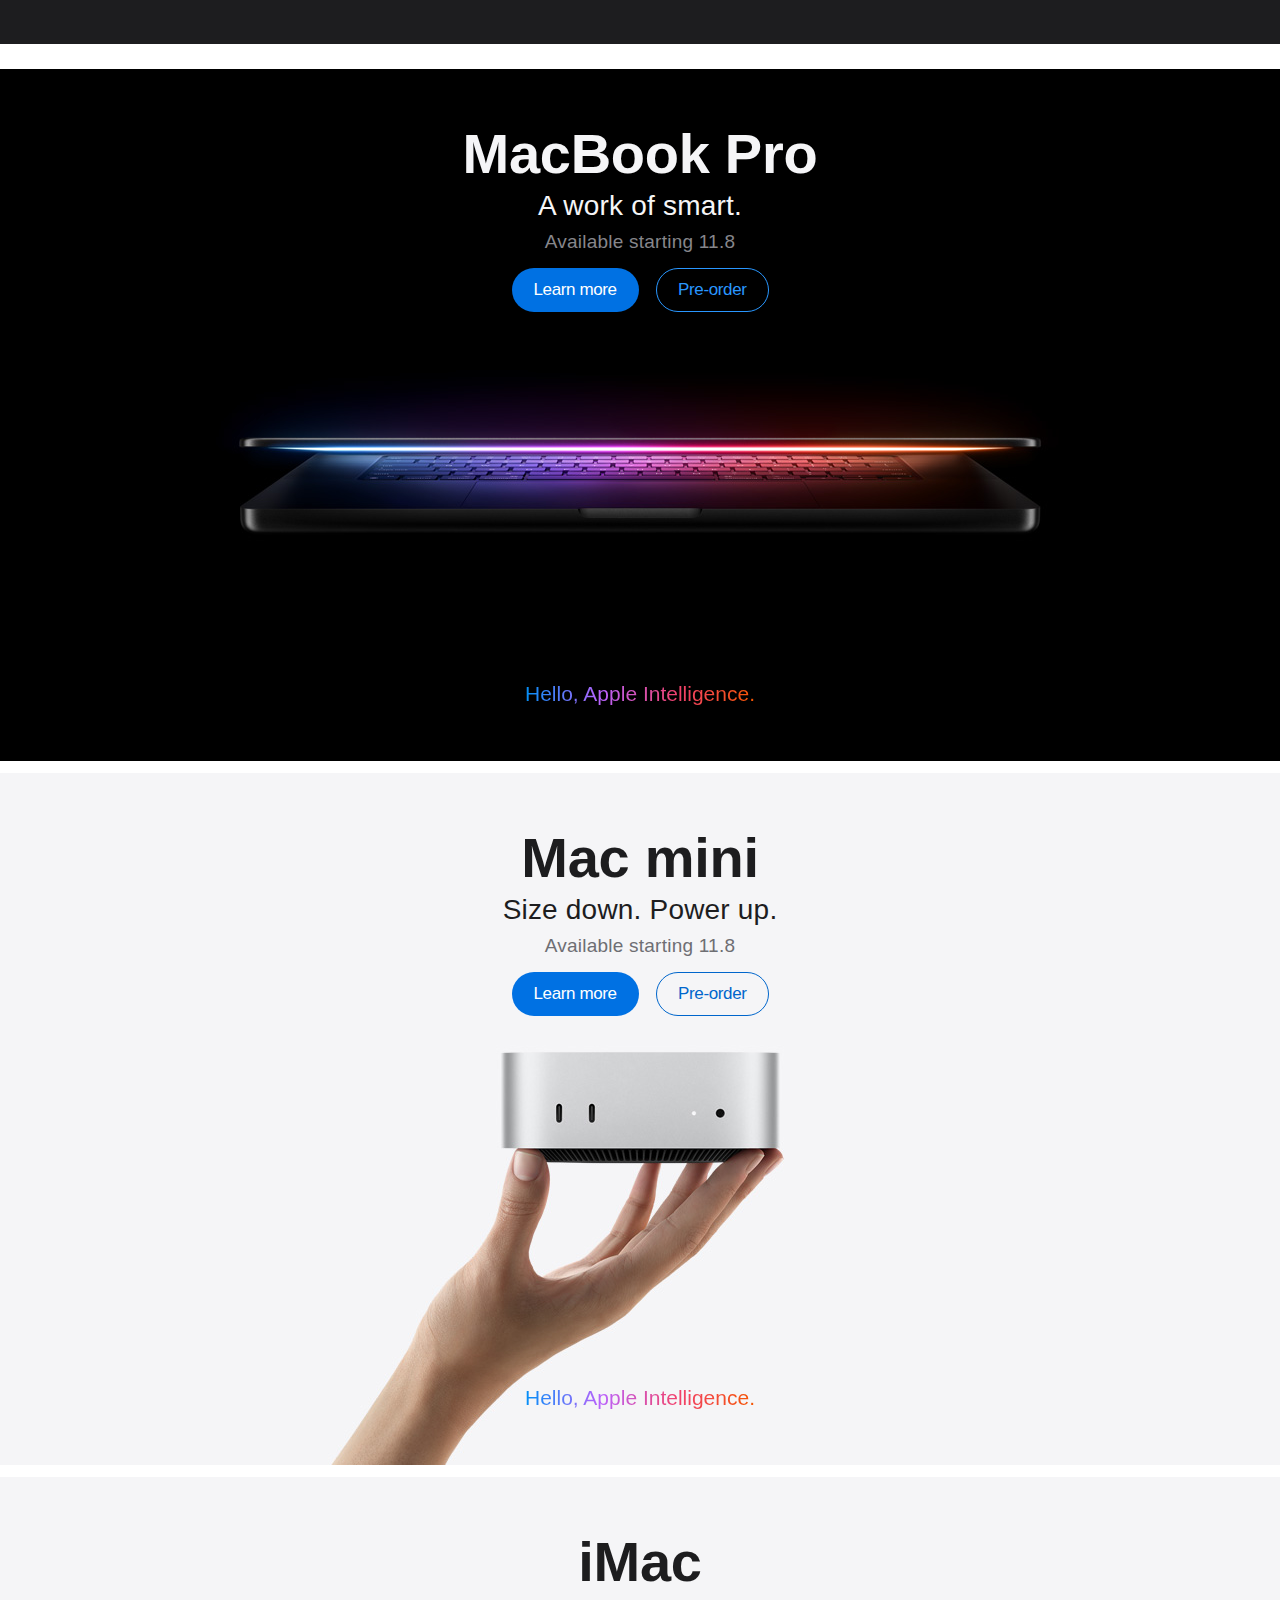
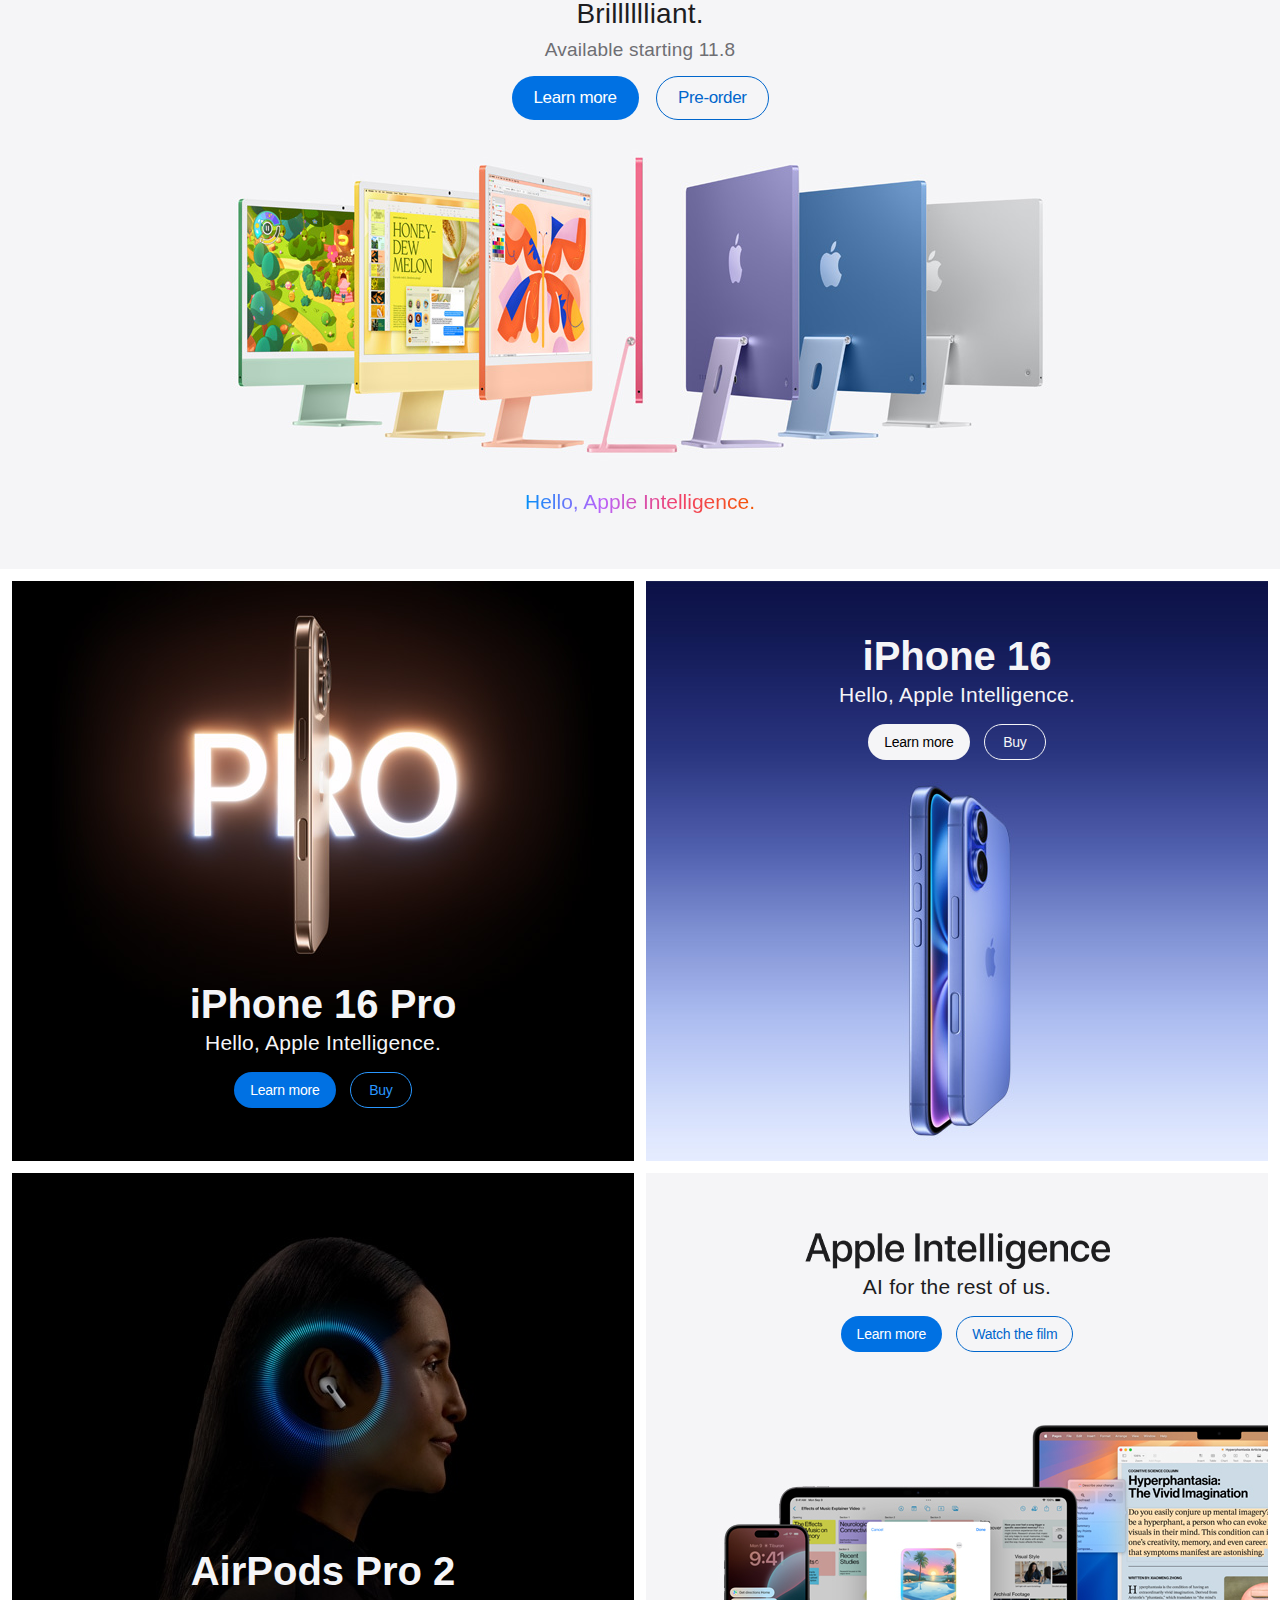
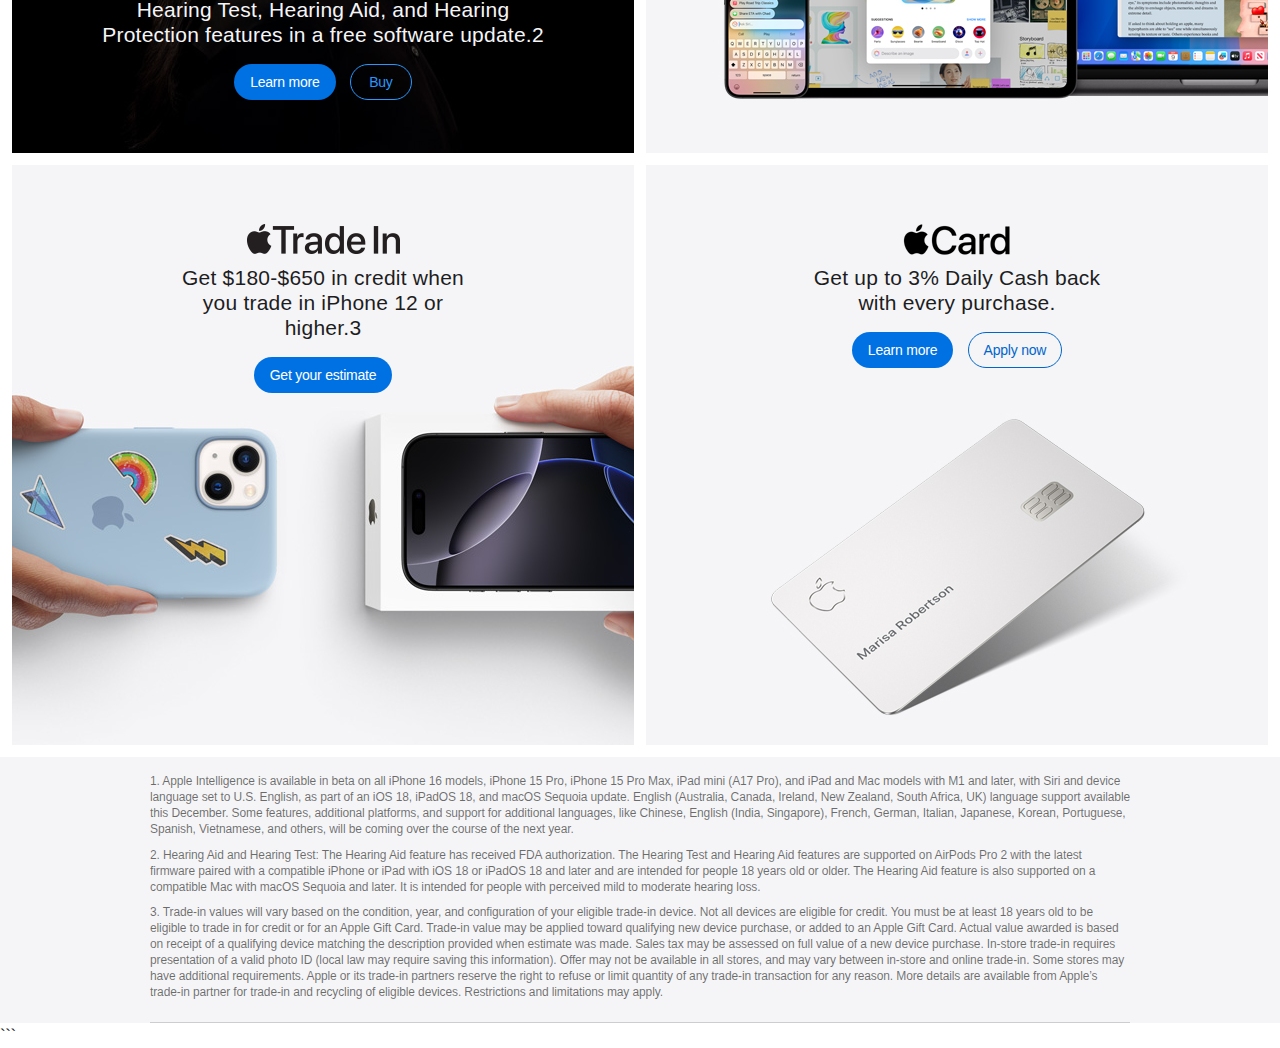
==== commit 98ec6167: "Update requirements.txt and add Unstructured_HTML_Loader_Function.py" ====
--- a/wget_web_page/www.apple.com/index_edited.html
+++ b/wget_web_page/www.apple.com/index_edited.html
@@ -1,109 +1,20 @@
 ```html
 <!DOCTYPE html>
-<html xmlns="http://www.w3.org/1999/xhtml" xml:lang="en-US" lang="en-US" prefix="og: http://ogp.me/ns#" class="no-js" data-layout-name="mountains">
+<html xmlns="http://www.w3.org/1999/xhtml" xml:lang="en-US" lang="en-US" prefix="og: http://ogp.me/ns#">
 <head>
     <meta charset="utf-8" />
     <link rel="canonical" href="index.html" />
     <meta name="viewport" content="width=device-width, initial-scale=1, viewport-fit=cover" />
     <title>Apple</title>
-    <meta property="analytics-track" content="Apple - Index/Tab" />
-    <meta property="analytics-s-channel" content="homepage" />
-    <meta property="analytics-s-bucket-0" content="applestoreww" />
-    <meta property="analytics-s-bucket-1" content="applestoreww" />
-    <meta property="analytics-s-bucket-2" content="applestoreww" />
-    <meta name="Description" content="Discover the innovative world of Apple and shop everything iPhone, iPad, Apple Watch, Mac, and Apple TV, plus explore accessories, entertainment, and expert device support." />
-    <meta property="og:title" content="Apple" />
-    <meta property="og:description" content="Discover the innovative world of Apple and shop everything iPhone, iPad, Apple Watch, Mac, and Apple TV, plus explore accessories, entertainment, and expert device support." />
-    <meta property="og:url" content="https://www.apple.com/" />
-    <meta property="og:locale" content="en_US" />
-    <meta property="og:type" content="website" />
-    <meta property="og:site_name" content="Apple" />
     <link rel="stylesheet" type="text/css" href="api-www/global-elements/global-header/v1/assets/globalheader.css" />
     <link rel="stylesheet" type="text/css" href="ac/globalfooter/8/en_US/styles/ac-globalfooter.built.css" />
     <link rel="stylesheet" type="text/css" href="ac/localnav/9/styles/ac-localnav.built.css" />
-    <script src="metrics/ac-target/latest/ac-target.js" type="text/javascript" charset="utf-8"></script>
-    <script>
-        (function() {
-            var rootPath = '/us';
-            if (rootPath === '(none)' || rootPath === '/us') {
-                rootPath = '';
-            }
-            var endPoint = rootPath + '/shop/experience-meta';
-            if (!window.acTargetCustomSettings) {
-                window.acTargetCustomSettings = {
-                    constants : {
-                        asTexServiceEndpoint: endPoint
-                    }
-                }
-            } else {
-                if (!window.acTargetCustomSettings.constants) {
-                    window.acTargetCustomSettings.constants = {};
-                }
-                window.acTargetCustomSettings.constants.asTexServiceEndpoint = window.acTargetCustomSettings.constants.asTexServiceEndpoint || endPoint;
-            }
-        })();
-    </script>
+    <link rel="stylesheet" href="v/home/bu/built/styles/main.built.css" type="text/css" />
 </head>
-<body class="page-home ac-nav-overlap globalnav-scrim globalheader-dark">
+<body class="page-home ac-nav-overlap globalheader-dark">
+
     <h1 class="visuallyhidden">Apple</h1>
-    <div id="globalheader">
-        <nav id="globalnav" lang="en-US" dir="ltr" aria-label="Global" class="globalnav no-js">
-            <div class="globalnav-content">
-                <ul id="globalnav-list" class="globalnav-list">
-                    <li class="globalnav-item globalnav-item-apple">
-                        <a href="index.html" aria-label="Apple" class="globalnav-link globalnav-link-apple">
-                            <span class="globalnav-link-text">Apple</span>
-                        </a>
-                    </li>
-                    <li class="globalnav-item globalnav-item-store">
-                        <a href="https://www.apple.com/us/shop/goto/store" aria-label="Store" class="globalnav-link globalnav-link-store">
-                            <span class="globalnav-link-text">Store</span>
-                        </a>
-                    </li>
-                    <li class="globalnav-item globalnav-item-mac">
-                        <a href="https://www.apple.com/mac/" aria-label="Mac" class="globalnav-link globalnav-link-mac">
-                            <span class="globalnav-link-text">Mac</span>
-                        </a>
-                    </li>
-                    <li class="globalnav-item globalnav-item-ipad">
-                        <a href="https://www.apple.com/ipad/" aria-label="iPad" class="globalnav-link globalnav-link-ipad">
-                            <span class="globalnav-link-text">iPad</span>
-                        </a>
-                    </li>
-                    <li class="globalnav-item globalnav-item-iphone">
-                        <a href="https://www.apple.com/iphone/" aria-label="iPhone" class="globalnav-link globalnav-link-iphone">
-                            <span class="globalnav-link-text">iPhone</span>
-                        </a>
-                    </li>
-                    <li class="globalnav-item globalnav-item-watch">
-                        <a href="https://www.apple.com/watch/" aria-label="Watch" class="globalnav-link globalnav-link-watch">
-                            <span class="globalnav-link-text">Watch</span>
-                        </a>
-                    </li>
-                    <li class="globalnav-item globalnav-item-vision">
-                        <a href="https://www.apple.com/apple-vision-pro/" aria-label="Vision" class="globalnav-link globalnav-link-vision">
-                            <span class="globalnav-link-text">Vision</span>
-                        </a>
-                    </li>
-                    <li class="globalnav-item globalnav-item-airpods">
-                        <a href="https://www.apple.com/airpods/" aria-label="AirPods" class="globalnav-link globalnav-link-airpods">
-                            <span class="globalnav-link-text">AirPods</span>
-                        </a>
-                    </li>
-                    <li class="globalnav-item globalnav-item-tv-home">
-                        <a href="https://www.apple.com/tv-home/" aria-label="TV and Home" class="globalnav-link globalnav-link-tv-home">
-                            <span class="globalnav-link-text">TV &amp; Home</span>
-                        </a>
-                    </li>
-                    <li class="globalnav-item globalnav-item-accessories">
-                        <a href="https://www.apple.com/us/shop/goto/buy_accessories" aria-label="Accessories" class="globalnav-link globalnav-link-accessories">
-                            <span class="globalnav-link-text">Accessories</span>
-                        </a>
-                    </li>
-                </ul>
-            </div>
-        </nav>
-    </div>
+
     <main class="main" role="main">
         <section class="homepage-section collection-module" data-module-template="heroes" data-analytics-region="hero">
             <div data-unit-id="macbook-pro-enhanced" data-analytics-section-engagement="name:hero-macbook-pro-enhanced">
@@ -111,33 +22,222 @@
                     <div class="unit-wrapper split-copy-wrapper theme-dark">
                         <a class="unit-link" href="https://www.apple.com/macbook-pro/" target="_self" rel="follow" data-analytics-region="learn more">&nbsp;</a>
                         <div class="unit-copy-wrapper">
-                            <h2 class="headline">Apple Intelligence is here.</h2>
-                            <p class="subhead">Experience it now on the latest iPhone, iPad, and Mac models with a free software update.</p>
-                            <h2 class="headline">MacBook Pro</h2>
-                            <p class="subhead">A work of smart.</p>
-                            <p class="callout">Available starting 11.8</p>
-                            <div class="cta-links">
-                                <a class="button button-elevated button-primary" href="https://www.apple.com/macbook-pro/" target="_self" rel="follow" data-analytics-region="learn more" data-analytics-title="learn more - macbook pro" aria-label="Learn more, MacBook Pro">Learn more</a>
-                                <a class="button button-elevated button-tertiary" href="https://www.apple.com/us/shop/goto/buy_mac/macbook_pro" target="_self" rel="follow" data-analytics-region="buy" data-analytics-title="pre-order - macbook pro" aria-label="Pre-order, MacBook Pro">Pre-order</a>
-                            </div>
+                            <div class="split-wrapper-top">
+                                <div class="blanner">
+                                    <div class="top-gradient"></div>
+                                    <div class="copy-wrapper">
+                                        <h2 class="headline">Apple Intelligence is here.</h2>
+                                        <p class="subhead">Experience it now on the latest iPhone, iPad, and Mac models with a free software update.<sup class="footnote footnote-number" aria-label="Footnote 1">1</sup></p>
+                                    </div>
+                                </div>
+                                <h2 class="headline">MacBook Pro</h2>
+                                <p class="subhead">A work of smart.</p>
+                                <p class="callout">Available starting 11.8</p>
+                                <div class="cta-links">
+                                    <a class="button button-elevated button-primary" href="https://www.apple.com/macbook-pro/" target="_self" rel="follow" data-analytics-region="learn more" data-analytics-title="learn more - macbook pro" aria-label="Learn more, MacBook Pro">Learn more</a>
+                                    <a class="button button-elevated button-tertiary" href="https://www.apple.com/us/shop/goto/buy_mac/macbook_pro" target="_self" rel="follow" data-analytics-region="buy" data-analytics-title="pre-order - macbook pro" aria-label="Pre-order, MacBook Pro">Pre-order</a>
+                                </div>
+                            </div>
+                            <div class="split-wrapper-bottom">
+                                <p class="subhead"><span class="gradient">Hello, Apple Intelligence.</span></p>
+                            </div>
+                        </div>
+                        <div class="unit-image-wrapper">
+                            <figure class="unit-image unit-image-macbook-pro-enhanced-hero-macbookpro-announce"></figure>
+                        </div>
+                    </div>
+                </div>
+            </div>
+            <div data-unit-id="mac-mini-enhanced" data-analytics-section-engagement="name:hero-mac-mini-enhanced">
+                <div class="module-content">
+                    <div class="unit-wrapper split-copy-wrapper glow-tile">
+                        <a class="unit-link" href="https://www.apple.com/mac-mini/" target="_self" rel="follow" data-analytics-region="learn more">&nbsp;</a>
+                        <div class="unit-copy-wrapper">
+                            <div class="split-wrapper-top">
+                                <div class="blanner">
+                                    <div class="top-gradient"></div>
+                                    <div class="copy-wrapper">
+                                        <h2 class="headline">Apple Intelligence is here.</h2>
+                                        <p class="subhead">Experience it now on the latest iPhone, iPad, and Mac models with a free software update.<sup class="footnote footnote-number" aria-label="Footnote 1">1</sup></p>
+                                    </div>
+                                </div>
+                                <h2 class="headline">Mac mini</h2>
+                                <p class="subhead">Size down. Power up.</p>
+                                <p class="callout">Available starting 11.8</p>
+                                <div class="cta-links">
+                                    <a class="button button-elevated button-primary" href="https://www.apple.com/mac-mini/" target="_self" rel="follow" data-analytics-region="learn more" data-analytics-title="learn more - mac mini" aria-label="Learn more, Mac mini">Learn more</a>
+                                    <a class="button button-elevated button-tertiary" href="https://www.apple.com/us/shop/goto/buy_mac/mac_mini" target="_self" rel="follow" data-analytics-region="buy" data-analytics-title="pre-order - mac mini" aria-label="Pre-order, Mac mini">Pre-order</a>
+                                </div>
+                            </div>
+                            <div class="split-wrapper-bottom">
+                                <p class="subhead"><span class="gradient">Hello, Apple Intelligence.</span></p>
+                            </div>
+                        </div>
+                        <div class="unit-image-wrapper">
+                            <figure class="unit-image unit-image-mac-mini-enhanced-hero-macmini-announce"></figure>
+                        </div>
+                    </div>
+                </div>
+            </div>
+            <div data-unit-id="imac-enhanced" data-analytics-section-engagement="name:hero-imac-enhanced">
+                <div class="module-content">
+                    <div class="unit-wrapper split-copy-wrapper glow-tile">
+                        <a class="unit-link" href="https://www.apple.com/imac/" target="_self" rel="follow" data-analytics-region="learn more">&nbsp;</a>
+                        <div class="unit-copy-wrapper">
+                            <div class="split-wrapper-top">
+                                <div class="blanner">
+                                    <div class="top-gradient"></div>
+                                    <div class="copy-wrapper">
+                                        <h2 class="headline">Apple Intelligence is here.</h2>
+                                        <p class="subhead">Experience it now on the latest iPhone, iPad, and Mac models with a free software update.<sup class="footnote footnote-number" aria-label="Footnote 1">1</sup></p>
+                                    </div>
+                                </div>
+                                <h2 class="headline">iMac</h2>
+                                <p class="subhead subhead-colors">Brilllllliant.</p>
+                                <p class="callout">Available starting 11.8</p>
+                                <div class="cta-links">
+                                    <a class="button button-elevated button-primary" href="https://www.apple.com/imac/" target="_self" rel="follow" data-analytics-region="learn more" data-analytics-title="learn more - imac" aria-label="Learn more, iMac">Learn more</a>
+                                    <a class="button button-elevated button-tertiary" href="https://www.apple.com/us/shop/goto/buy_mac/imac" target="_self" rel="follow" data-analytics-region="buy" data-analytics-title="pre-order - imac" aria-label="Pre-order, iMac">Pre-order</a>
+                                </div>
+                            </div>
+                            <div class="split-wrapper-bottom">
+                                <p class="subhead"><span class="gradient">Hello, Apple Intelligence.</span></p>
+                            </div>
+                        </div>
+                        <div class="unit-image-wrapper">
+                            <figure class="unit-image unit-image-imac-enhanced-hero-imac-announce"></figure>
+                        </div>
+                    </div>
+                </div>
+            </div>
+        </section>
+
+        <section class="homepage-section collection-module" data-module-template="promos" data-analytics-region="promo">
+            <div data-unit-id="iphone-16-pro" data-analytics-section-engagement="name:promo-iphone-16-pro">
+                <div class="module-content">
+                    <div class="unit-wrapper theme-dark bottom-copy-wrapper ai">
+                        <a class="unit-link" href="https://www.apple.com/iphone-16-pro/" target="_self" rel="follow" data-analytics-region="learn more">&nbsp;</a>
+                        <div class="unit-copy-wrapper">
+                            <h3 class="headline">iPhone 16 Pro</h3>
+                            <p class="subhead">Hello, Apple Intelligence.</p>
+                            <div class="cta-links">
+                                <a class="button button-primary" href="https://www.apple.com/iphone-16-pro/" target="_self" rel="follow" data-analytics-region="learn more" data-analytics-title="learn more - iphone 16 pro" aria-label="Learn more, iPhone 16 Pro">Learn more</a>
+                                <a class="button button-tertiary" href="https://www.apple.com/us/shop/goto/buy_iphone/iphone_16_pro" target="_self" rel="follow" data-analytics-region="buy" data-analytics-title="buy - iphone 16 pro" aria-label="Buy, iPhone 16 Pro">Buy</a>
+                            </div>
+                        </div>
+                        <div class="unit-image-wrapper">
+                            <figure class="unit-image unit-image-iphone-16-pro-promo-iphone16pro-avail"></figure>
+                        </div>
+                    </div>
+                </div>
+            </div>
+            <div data-unit-id="iphone-16" data-analytics-section-engagement="name:promo-iphone-16">
+                <div class="module-content">
+                    <div class="unit-wrapper theme-dark ai">
+                        <a class="unit-link" href="https://www.apple.com/iphone-16/" target="_self" rel="follow" data-analytics-region="learn more">&nbsp;</a>
+                        <div class="unit-copy-wrapper">
+                            <h3 class="headline">iPhone 16</h3>
+                            <p class="subhead">Hello, Apple Intelligence.</p>
+                            <div class="cta-links">
+                                <a class="button button-neutral" href="https://www.apple.com/iphone-16/" target="_self" rel="follow" data-analytics-region="learn more" data-analytics-title="learn more - iphone 16" aria-label="Learn more, iPhone 16">Learn more</a>
+                                <a class="button button-tertiary-neutral" href="https://www.apple.com/us/shop/goto/buy_iphone/iphone_16" target="_self" rel="follow" data-analytics-region="buy" data-analytics-title="buy - iphone 16" aria-label="Buy, iPhone 16">Buy</a>
+                            </div>
+                        </div>
+                        <div class="unit-image-wrapper">
+                            <figure class="unit-image unit-image-iphone-16-promo-iphone16-avail"></figure>
+                        </div>
+                    </div>
+                </div>
+            </div>
+            <div data-unit-id="airpods-pro-2" data-analytics-section-engagement="name:promo-airpods-pro-2">
+                <div class="module-content">
+                    <div class="unit-wrapper theme-dark bottom-copy-wrapper">
+                        <a class="unit-link" href="https://www.apple.com/airpods-pro/hearing-health/" target="_self" rel="follow" data-analytics-region="learn more">&nbsp;</a>
+                        <div class="unit-copy-wrapper">
+                            <h3 class="headline">AirPods Pro 2</h3>
+                            <p class="subhead">Hearing Test, Hearing Aid, and Hearing Protection features in a free software update.<sup class="footnote footnote-number" aria-label="Footnote 2">2</sup></p>
+                            <div class="cta-links">
+                                <a class="button button-primary" href="https://www.apple.com/airpods-pro/hearing-health/" target="_self" rel="follow" data-analytics-region="learn more" data-analytics-title="learn more - airpods pro 2 hearing health" aria-label="Learn more, AirPods Pro 2">Learn more</a>
+                                <a class="button button-tertiary" href="https://www.apple.com/us/shop/goto/buy_airpods/airpods_pro_2" target="_self" rel="follow" data-analytics-region="buy" data-analytics-title="buy - airpods pro 2" aria-label="Buy, AirPods Pro 2">Buy</a>
+                            </div>
+                        </div>
+                        <div class="unit-image-wrapper">
+                            <figure class="unit-image unit-image-airpods-pro-2-promo-airpods-pro-2-avail"></figure>
+                        </div>
+                    </div>
+                </div>
+            </div>
+            <div data-unit-id="apple-intelligence" data-analytics-section-engagement="name:promo-apple-intelligence">
+                <div class="module-content">
+                    <div class="unit-wrapper">
+                        <a class="unit-link" href="https://www.apple.com/apple-intelligence/" target="_self" rel="follow" data-analytics-region="learn more">&nbsp;</a>
+                        <div class="unit-copy-wrapper">
+                            <h3 class="logo-image logo-image-apple-intelligence-promo-logo-ai headline"><span class="visuallyhidden">Apple Intelligence</span></h3>
+                            <p class="subhead">AI for the rest of us.</p>
+                            <div class="cta-links">
+                                <a class="button button-primary" href="https://www.apple.com/apple-intelligence/" target="_self" rel="follow" data-analytics-region="learn more" data-analytics-title="learn more - apple intelligence" aria-label="Learn more, Apple Intelligence">Learn more</a>
+                                <a class="button button-tertiary" href="https://www.apple.com/105/media/us/apple-intelligence/2024/05be55cf-0af7-4356-8420-f83e72fdfe6f/films/product/apple-intelligence-product-tpl-us-2024_16x9.m3u8" data-films-modal-link data-analytics-id="apple-intelligence" data-analytics-region="learn more" data-analytics-title="watch the film - apple intelligence" aria-label="Watch the film, Apple Intelligence">Watch the film</a>
+                            </div>
+                        </div>
+                        <div class="unit-image-wrapper">
+                            <figure class="unit-image unit-image-apple-intelligence-promo-ai"></figure>
+                        </div>
+                    </div>
+                </div>
+            </div>
+            <div data-unit-id="iphone-tradein" data-analytics-section-engagement="name:promo-iphone-tradein">
+                <div class="module-content">
+                    <div class="unit-wrapper">
+                        <a class="unit-link" href="https://www.apple.com/us/shop/goto/trade_in" target="_self" rel="follow" data-analytics-region="buy">&nbsp;</a>
+                        <div class="unit-copy-wrapper">
+                            <h3 class="logo-image logo-image-iphone-tradein-promo-logo-iphone-tradein headline"><span class="visuallyhidden">Apple Trade In</span></h3>
+                            <p class="subhead">Get $180-$650 in credit when you trade in iPhone 12 or higher.<sup class="footnote footnote-number" aria-label="Footnote 3">3</sup></p>
+                            <div class="cta-links">
+                                <a class="button button-primary" href="https://www.apple.com/us/shop/goto/trade_in" target="_self" rel="follow" data-analytics-region="buy" data-analytics-title="get your estimate" aria-label="Get your estimate">Get your estimate</a>
+                            </div>
+                        </div>
+                        <div class="unit-image-wrapper">
+                            <figure class="unit-image unit-image-iphone-tradein-promo-iphone-tradein"></figure>
+                        </div>
+                    </div>
+                </div>
+            </div>
+            <div data-unit-id="apple-card" data-analytics-section-engagement="name:promo-apple-card">
+                <div class="module-content">
+                    <div class="unit-wrapper">
+                        <a class="unit-link" href="https://www.apple.com/apple-card/" target="_self" rel="follow" data-analytics-region="learn more">&nbsp;</a>
+                        <div class="unit-copy-wrapper">
+                            <h3 class="logo-image logo-image-apple-card-logo headline"><span class="visuallyhidden">Apple Card</span></h3>
+                            <p class="subhead">Get up to 3% Daily Cash back with every purchase.</p>
+                            <div class="cta-links">
+                                <a class="button button-primary" href="https://www.apple.com/apple-card/" target="_self" rel="follow" data-analytics-region="learn more" data-analytics-title="learn more - apple card" aria-label="Learn more, Apple Card">Learn more</a>
+                                <a class="default button button-tertiary" href="https://card.apple.com/apply/application?referrer=cid%3Dapy-200-10000036&start=false" data-rid-relay='{"287":"referrer"}' data-analytics-exit-link target="_self" rel="follow" data-analytics-region="learn more" data-analytics-title="Apply now - Apple Card" aria-label="Apply now, Apple Card">Apply now</a>
+                                <a class="ios button button-tertiary" href="https://wallet.apple.com/apple-card/setup/feature/ccs?referrer=cid%3Dapy-200-10000036" data-rid-relay='{"287":"referrer"}' data-analytics-exit-link target="_self" rel="follow" data-analytics-region="learn more" data-analytics-title="Apply now - Apple Card" aria-label="Apply now, Apple Card">Apply now</a>
+                            </div>
+                        </div>
+                        <div class="unit-image-wrapper">
+                            <figure class="unit-image unit-image-apple-card-promo-apple-card"></figure>
                         </div>
                     </div>
                 </div>
             </div>
         </section>
     </main>
+
     <footer class="no-js" lang="en-US" id="ac-globalfooter" data-nosnippet data-analytics-region="global footer" role="contentinfo" aria-labelledby="ac-gf-label">
         <div class="ac-gf-content">
             <h2 class="ac-gf-label" id="ac-gf-label">Apple Footer</h2>
             <section class="ac-gf-sosumi" aria-label="Footnotes">
                 <ul>
-                    <li><span id='footnote-1'>1. Apple Intelligence is available in beta on all iPhone 16 models, iPhone 15 Pro, iPhone 15 Pro Max, iPad mini (A17 Pro), and iPad and Mac models with M1 and later, with Siri and device language set to U.S. English, as part of an iOS 18, iPadOS 18, and macOS Sequoia update.</span></li>
-                    <li><span id='footnote-2'>2. Hearing Aid and Hearing Test: The Hearing Aid feature has received FDA authorization. The Hearing Test and Hearing Aid features are supported on AirPods Pro 2 with the latest firmware paired with a compatible iPhone or iPad with iOS 18 or iPadOS 18 and later.</span></li>
-                    <li><span id='footnote-3'>3. Trade-in values will vary based on the condition, year, and configuration of your eligible trade-in device.</span></li>
+                    <li><span id='footnote-1'>1. Apple Intelligence is available in beta on all iPhone 16 models, iPhone 15 Pro, iPhone 15 Pro Max, iPad mini (A17 Pro), and iPad and Mac models with M1 and later, with Siri and device language set to U.S. English, as part of an iOS 18, iPadOS 18, and macOS Sequoia update. English (Australia, Canada, Ireland, New Zealand, South Africa, UK) language support available this December. Some features, additional platforms, and support for additional languages, like Chinese, English (India, Singapore), French, German, Italian, Japanese, Korean, Portuguese, Spanish, Vietnamese, and others, will be coming over the course of the next year.</span></li>
+                    <li><span id='footnote-2'>2. Hearing Aid and Hearing Test: The Hearing Aid feature has received FDA authorization. The Hearing Test and Hearing Aid features are supported on AirPods Pro 2 with the latest firmware paired with a compatible iPhone or iPad with iOS 18 or iPadOS 18 and later and are intended for people 18 years old or older. The Hearing Aid feature is also supported on a compatible Mac with macOS Sequoia and later. It is intended for people with perceived mild to moderate hearing loss.</span></li>
+                    <li><span id='footnote-3' class='tax-holiday-legal-hide'>3. Trade-in values will vary based on the condition, year, and configuration of your eligible trade-in device. Not all devices are eligible for credit. You must be at least 18 years old to be eligible to trade in for credit or for an Apple Gift Card. Trade-in value may be applied toward qualifying new device purchase, or added to an Apple Gift Card. Actual value awarded is based on receipt of a qualifying device matching the description provided when estimate was made. Sales tax may be assessed on full value of a new device purchase. In-store trade-in requires presentation of a valid photo ID (local law may require saving this information). Offer may not be available in all stores, and may vary between in-store and online trade-in. Some stores may have additional requirements. Apple or its trade-in partners reserve the right to refuse or limit quantity of any trade-in transaction for any reason. More details are available from Apple’s trade-in partner for trade-in and recycling of eligible devices. Restrictions and limitations may apply.</span></li>
                 </ul>
             </section>
         </div>
     </footer>
+
+    <script type="text/javascript" src="v/home/bu/built/scripts/main.built.js" charset="utf-8"></script>
 </body>
 </html>
 ```--- a/wget_web_page/www.apple.com/v/home/bu/built/styles/main.built.css
+++ b/wget_web_page/www.apple.com/v/home/bu/built/styles/main.built.css
@@ -0,0 +1 @@
+html{-ms-text-size-adjust:100%;-webkit-text-size-adjust:100%}body{margin:0;padding:0}ul,ol,li,dl,dt,dd,h1,h2,h3,h4,h5,h6,hgroup,p,blockquote,figure,form,fieldset,input,legend,pre,abbr,button{margin:0;padding:0}pre,code,address,caption,th,figcaption{font-size:1em;font-weight:normal;font-style:normal}fieldset,iframe{border:0}caption,th{text-align:left}table{border-collapse:collapse;border-spacing:0}main,summary,details{display:block}audio,canvas,video,progress{vertical-align:baseline}button{background:none;border:0;-webkit-box-sizing:content-box;box-sizing:content-box;color:inherit;cursor:pointer;font:inherit;line-height:inherit;overflow:visible;vertical-align:inherit}button:disabled{cursor:default}:focus{outline:2px solid #0071E3;outline-offset:0px}:focus[data-focus-method="mouse"]:not(input):not(textarea):not(select),:focus[data-focus-method="touch"]:not(input):not(textarea):not(select){outline:none}::-moz-focus-inner{border:0;padding:0}html{font-family:"SF Pro Text","SF Pro Icons","Helvetica Neue","Helvetica","Arial",sans-serif;font-size:106.25%;quotes:"“" "”";--sk-link-disabled-opacity: .42}[lang]:lang(ar){font-family:"SF Pro AR","SF Pro AR Text","SF Pro Text","SF Pro Gulf","SF Pro Icons","Helvetica Neue","Helvetica","Arial",sans-serif}[lang]:lang(ja){font-family:"SF Pro JP","SF Pro Text","SF Pro Icons","Hiragino Kaku Gothic Pro","ヒラギノ角ゴ Pro W3","メイリオ","Meiryo","ＭＳ Ｐゴシック","Helvetica Neue","Helvetica","Arial",sans-serif}[lang]:lang(ko){font-family:"SF Pro KR","SF Pro Text","SF Pro Icons","Apple Gothic","HY Gulim","MalgunGothic","HY Dotum","Lexi Gulim","Helvetica Neue","Helvetica","Arial",sans-serif}[lang]:lang(th){font-family:"SF Pro TH","SF Pro Text","SF Pro Icons","Helvetica Neue","Helvetica","Arial",sans-serif}[lang]:lang(zh-CN){font-family:"SF Pro SC","SF Pro Text","SF Pro Icons","PingFang SC","Helvetica Neue","Helvetica","Arial",sans-serif}[lang]:lang(zh-HK){font-family:"SF Pro HK","SF Pro Text","SF Pro Icons","PingFang HK","Helvetica Neue","Helvetica","Arial",sans-serif}[lang]:lang(zh-MO){font-family:"SF Pro HK","SF Pro TC","SF Pro Text","SF Pro Icons","PingFang HK","Helvetica Neue","Helvetica","Arial",sans-serif}[lang]:lang(zh-TW){font-family:"SF Pro TC","SF Pro Text","SF Pro Icons","PingFang TC","Helvetica Neue","Helvetica","Arial",sans-serif}:lang(cs){quotes:"„" "“"}:lang(de){quotes:"„" "“"}:lang(de-CH){quotes:"«" "»"}:lang(de-LI){quotes:"«" "»"}:lang(fr){quotes:"« " " »"}:lang(fr-CH){quotes:"«" "»"}:lang(es-ES){quotes:"«" "»"}:lang(hu){quotes:"„" "“"}:lang(ja-JP){quotes:"「" "」"}:lang(no-NO){quotes:"«" "»"}:lang(lt){quotes:"„" "“"}:lang(pl){quotes:"„" "“"}:lang(ru){quotes:"« " " »"}:lang(zh){quotes:"「" "」"}:lang(zh-CN){quotes:"“" "”"}body{font-size:17px;line-height:1.47059;font-weight:400;letter-spacing:-.022em;font-family:"SF Pro Text","SF Pro Icons","Helvetica Neue","Helvetica","Arial",sans-serif;background-color:#fff;color:#1d1d1f;font-style:normal}body:lang(ar){line-height:1.58824;letter-spacing:0em;font-family:"SF Pro AR","SF Pro AR Text","SF Pro Text","SF Pro Gulf","SF Pro Icons","Helvetica Neue","Helvetica","Arial",sans-serif}body:lang(ja){letter-spacing:0em;font-family:"SF Pro JP","SF Pro Text","SF Pro Icons","Hiragino Kaku Gothic Pro","ヒラギノ角ゴ Pro W3","メイリオ","Meiryo","ＭＳ Ｐゴシック","Helvetica Neue","Helvetica","Arial",sans-serif}body:lang(ko){line-height:1.58824;letter-spacing:0em;font-family:"SF Pro KR","SF Pro Text","SF Pro Icons","Apple Gothic","HY Gulim","MalgunGothic","HY Dotum","Lexi Gulim","Helvetica Neue","Helvetica","Arial",sans-serif}body:lang(zh){letter-spacing:0em}body:lang(th){line-height:1.35296;letter-spacing:0em;font-family:"SF Pro TH","SF Pro Text","SF Pro Icons","Helvetica Neue","Helvetica","Arial",sans-serif}body:lang(zh-CN){font-family:"SF Pro SC","SF Pro Text","SF Pro Icons","PingFang SC","Helvetica Neue","Helvetica","Arial",sans-serif}body:lang(zh-HK){font-family:"SF Pro HK","SF Pro Text","SF Pro Icons","PingFang HK","Helvetica Neue","Helvetica","Arial",sans-serif}body:lang(zh-MO){font-family:"SF Pro HK","SF Pro TC","SF Pro Text","SF Pro Icons","PingFang HK","Helvetica Neue","Helvetica","Arial",sans-serif}body:lang(zh-TW){font-family:"SF Pro TC","SF Pro Text","SF Pro Icons","PingFang TC","Helvetica Neue","Helvetica","Arial",sans-serif}body,input,textarea,select,button{font-synthesis:none;-moz-font-feature-settings:'kern';-webkit-font-smoothing:antialiased;-moz-osx-font-smoothing:grayscale;direction:ltr;text-align:left}h1,h2,h3,h4,h5,h6{font-weight:600;color:#1d1d1f}h1 img,h2 img,h3 img,h4 img,h5 img,h6 img{display:block;margin:0}h1+*,h2+*,h3+*,h4+*,h5+*,h6+*{margin-top:.8em}h1+h1,h1+h2,h1+h3,h1+h4,h1+h5,h1+h6,h2+h1,h2+h2,h2+h3,h2+h4,h2+h5,h2+h6,h3+h1,h3+h2,h3+h3,h3+h4,h3+h5,h3+h6,h4+h1,h4+h2,h4+h3,h4+h4,h4+h5,h4+h6,h5+h1,h5+h2,h5+h3,h5+h4,h5+h5,h5+h6,h6+h1,h6+h2,h6+h3,h6+h4,h6+h5,h6+h6{margin-top:.4em}p+h1,ul+h1,ol+h1,p+h2,ul+h2,ol+h2,p+h3,ul+h3,ol+h3,p+h4,ul+h4,ol+h4,p+h5,ul+h5,ol+h5,p+h6,ul+h6,ol+h6{margin-top:1.6em}.heading-collapsed+*{margin-top:0}p+*,ul+*,ol+*{margin-top:.8em}ul,ol{margin-left:1.17647em}ul ul,ul ol,ol ul,ol ol{margin-top:0;margin-bottom:0}nav ul,nav ol{margin:0;list-style:none}li li{font-size:1em}a,.link{color:#06c;letter-spacing:inherit}a:link,a:visited,.link:link,.link:visited{text-decoration:none}a:hover,.link:hover{text-decoration:underline}a:active,.link:active{text-decoration:none}a.disabled,a :disabled,.link.disabled,.link :disabled{opacity:var(--sk-link-disabled-opacity)}.link-inline,.link-inline:link{text-decoration:underline}.link-standalone:link{text-decoration:none}.link-standalone:link:hover,.link-standalone:link:focus{text-decoration:underline}.links-inline,.links-stacked{margin-left:0;margin-right:0;list-style:none}.links-inline li{display:inline;margin:0 0.8em}.links-inline li:first-child{margin-left:0}.links-inline li:last-child{margin-right:0}.links-stacked li{margin:0;display:block}.links-stacked li+li{margin-top:.4em}b,strong{font-weight:600}em,i,cite,dfn{font-style:italic}sup,sub{position:relative;font-size:.6em;vertical-align:baseline}sup{top:-.5em}sub{bottom:-0.25em}.footnote a{vertical-align:inherit;color:inherit}.footnote a:hover{color:#06c;text-decoration:none}.footnote-reduced{font-size:0.45em}sup.footnote-reduced{top:-0.86em}sub.footnote-reduced{bottom:-0.36em}.footnote-supglyph{position:relative;vertical-align:baseline}.footnote-supglyph.footnote-reduced{font-size:0.9em;top:-0.09em}.footnote-diamond{position:relative;vertical-align:baseline;-webkit-font-feature-settings:"numr";font-feature-settings:"numr";font-size:1em}sup.footnote-diamond{top:initial}sub.footnote-diamond{bottom:-0.5em}.footnote-diamond.footnote-reduced{font-size:0.9em;top:-0.09em}sub.footnote-diamond.footnote-reduced{top:initial;bottom:-0.52em}.footnote-number{position:relative;vertical-align:baseline;-webkit-font-feature-settings:"numr";font-feature-settings:"numr";font-size:1em}sup.footnote-number{top:initial}sub.footnote-number{bottom:-0.5em}.footnote-number.footnote-reduced{font-size:0.9em;top:-0.09em}sub.footnote-number.footnote-reduced{top:initial;bottom:-0.52em}abbr{border:0}:lang(ja),:lang(ko),:lang(th),:lang(zh){font-style:normal}:lang(ko){word-break:keep-all}.justify-content-start{-webkit-box-pack:start;-ms-flex-pack:start;justify-content:flex-start}.justify-content-end{-webkit-box-pack:end;-ms-flex-pack:end;justify-content:flex-end}.justify-content-center{-webkit-box-pack:center;-ms-flex-pack:center;justify-content:center}.justify-content-spacebetween{-webkit-box-pack:justify;-ms-flex-pack:justify;justify-content:space-between}.justify-content-spacearound{-ms-flex-pack:distribute;justify-content:space-around}.justify-content-spaceevenly{-webkit-box-pack:space-evenly;-ms-flex-pack:space-evenly;justify-content:space-evenly}.align-items-start{-webkit-box-align:start;-ms-flex-align:start;align-items:flex-start}.align-items-center{-webkit-box-align:center;-ms-flex-align:center;align-items:center}.align-items-end{-webkit-box-align:end;-ms-flex-align:end;align-items:flex-end}.align-self-start{-ms-flex-item-align:start;align-self:flex-start}.align-self-center{-ms-flex-item-align:center;-ms-grid-row-align:center;align-self:center}.align-self-end{-ms-flex-item-align:end;align-self:flex-end}.large-justify-content-start{-webkit-box-pack:start;-ms-flex-pack:start;justify-content:flex-start}.large-justify-content-end{-webkit-box-pack:end;-ms-flex-pack:end;justify-content:flex-end}.large-justify-content-center{-webkit-box-pack:center;-ms-flex-pack:center;justify-content:center}.large-justify-content-spacebetween{-webkit-box-pack:justify;-ms-flex-pack:justify;justify-content:space-between}.large-justify-content-spacearound{-ms-flex-pack:distribute;justify-content:space-around}.large-justify-content-spaceevenly{-webkit-box-pack:space-evenly;-ms-flex-pack:space-evenly;justify-content:space-evenly}.large-align-items-start{-webkit-box-align:start;-ms-flex-align:start;align-items:flex-start}.large-align-items-center{-webkit-box-align:center;-ms-flex-align:center;align-items:center}.large-align-items-end{-webkit-box-align:end;-ms-flex-align:end;align-items:flex-end}.large-align-self-start{-ms-flex-item-align:start;align-self:flex-start}.large-align-self-center{-ms-flex-item-align:center;-ms-grid-row-align:center;align-self:center}.large-align-self-end{-ms-flex-item-align:end;align-self:flex-end}@media only screen and (min-width: 1441px){.xlarge-justify-content-start{-webkit-box-pack:start;-ms-flex-pack:start;justify-content:flex-start}.xlarge-justify-content-end{-webkit-box-pack:end;-ms-flex-pack:end;justify-content:flex-end}.xlarge-justify-content-center{-webkit-box-pack:center;-ms-flex-pack:center;justify-content:center}.xlarge-justify-content-spacebetween{-webkit-box-pack:justify;-ms-flex-pack:justify;justify-content:space-between}.xlarge-justify-content-spacearound{-ms-flex-pack:distribute;justify-content:space-around}.xlarge-justify-content-spaceevenly{-webkit-box-pack:space-evenly;-ms-flex-pack:space-evenly;justify-content:space-evenly}.xlarge-align-items-start{-webkit-box-align:start;-ms-flex-align:start;align-items:flex-start}.xlarge-align-items-center{-webkit-box-align:center;-ms-flex-align:center;align-items:center}.xlarge-align-items-end{-webkit-box-align:end;-ms-flex-align:end;align-items:flex-end}.xlarge-align-self-start{-ms-flex-item-align:start;align-self:flex-start}.xlarge-align-self-center{-ms-flex-item-align:center;-ms-grid-row-align:center;align-self:center}.xlarge-align-self-end{-ms-flex-item-align:end;align-self:flex-end}}@media only screen and (max-width: 1068px){.medium-justify-content-start{-webkit-box-pack:start;-ms-flex-pack:start;justify-content:flex-start}.medium-justify-content-end{-webkit-box-pack:end;-ms-flex-pack:end;justify-content:flex-end}.medium-justify-content-center{-webkit-box-pack:center;-ms-flex-pack:center;justify-content:center}.medium-justify-content-spacebetween{-webkit-box-pack:justify;-ms-flex-pack:justify;justify-content:space-between}.medium-justify-content-spacearound{-ms-flex-pack:distribute;justify-content:space-around}.medium-justify-content-spaceevenly{-webkit-box-pack:space-evenly;-ms-flex-pack:space-evenly;justify-content:space-evenly}.medium-align-items-start{-webkit-box-align:start;-ms-flex-align:start;align-items:flex-start}.medium-align-items-center{-webkit-box-align:center;-ms-flex-align:center;align-items:center}.medium-align-items-end{-webkit-box-align:end;-ms-flex-align:end;align-items:flex-end}.medium-align-self-start{-ms-flex-item-align:start;align-self:flex-start}.medium-align-self-center{-ms-flex-item-align:center;-ms-grid-row-align:center;align-self:center}.medium-align-self-end{-ms-flex-item-align:end;align-self:flex-end}}@media only screen and (max-width: 734px){.small-justify-content-start{-webkit-box-pack:start;-ms-flex-pack:start;justify-content:flex-start}.small-justify-content-end{-webkit-box-pack:end;-ms-flex-pack:end;justify-content:flex-end}.small-justify-content-center{-webkit-box-pack:center;-ms-flex-pack:center;justify-content:center}.small-justify-content-spacebetween{-webkit-box-pack:justify;-ms-flex-pack:justify;justify-content:space-between}.small-justify-content-spacearound{-ms-flex-pack:distribute;justify-content:space-around}.small-justify-content-spaceevenly{-webkit-box-pack:space-evenly;-ms-flex-pack:space-evenly;justify-content:space-evenly}.small-align-items-start{-webkit-box-align:start;-ms-flex-align:start;align-items:flex-start}.small-align-items-center{-webkit-box-align:center;-ms-flex-align:center;align-items:center}.small-align-items-end{-webkit-box-align:end;-ms-flex-align:end;align-items:flex-end}.small-align-self-start{-ms-flex-item-align:start;align-self:flex-start}.small-align-self-center{-ms-flex-item-align:center;-ms-grid-row-align:center;align-self:center}.small-align-self-end{-ms-flex-item-align:end;align-self:flex-end}}.selfclear::before,.selfclear::after{content:' ';display:table}.selfclear::after{clear:both}.visuallyhidden{position:absolute;clip:rect(1px, 1px, 1px, 1px);-webkit-clip-path:inset(0px 0px 99.9% 99.9%);clip-path:inset(0px 0px 99.9% 99.9%);overflow:hidden;height:1px;width:1px;padding:0;border:0}@media only screen and (inverted-colors){.no-inversion{-webkit-filter:invert(1);filter:invert(1)}}.nowrap{display:inline-block;text-decoration:inherit;white-space:nowrap}.clear{clear:both}.cursor-grab{cursor:move;cursor:-webkit-grab;cursor:grab}.cursor-grabbing{cursor:move;cursor:-webkit-grabbing;cursor:grabbing}.row{display:-webkit-box;display:-ms-flexbox;display:flex;-ms-flex-wrap:wrap;flex-wrap:wrap;-webkit-box-orient:horizontal;-webkit-box-direction:normal;-ms-flex-direction:row;flex-direction:row;width:100%}.row-reverse{-webkit-box-orient:horizontal;-webkit-box-direction:reverse;-ms-flex-direction:row-reverse;flex-direction:row-reverse}.column{-webkit-box-sizing:border-box;box-sizing:border-box;margin:0;padding:0;min-width:0px}.large-offset-0{margin-left:0}.large-order-0{-webkit-box-ordinal-group:1;-ms-flex-order:0;order:0}.large-1{-ms-flex-preferred-size:8.33333%;flex-basis:8.33333%;max-width:8.33333%}.large-offset-1{margin-left:8.33333%}.large-order-1{-webkit-box-ordinal-group:2;-ms-flex-order:1;order:1}.large-2{-ms-flex-preferred-size:16.66667%;flex-basis:16.66667%;max-width:16.66667%}.large-offset-2{margin-left:16.66667%}.large-order-2{-webkit-box-ordinal-group:3;-ms-flex-order:2;order:2}.large-3{-ms-flex-preferred-size:25%;flex-basis:25%;max-width:25%}.large-offset-3{margin-left:25%}.large-order-3{-webkit-box-ordinal-group:4;-ms-flex-order:3;order:3}.large-4{-ms-flex-preferred-size:33.33333%;flex-basis:33.33333%;max-width:33.33333%}.large-offset-4{margin-left:33.33333%}.large-order-4{-webkit-box-ordinal-group:5;-ms-flex-order:4;order:4}.large-5{-ms-flex-preferred-size:41.66667%;flex-basis:41.66667%;max-width:41.66667%}.large-offset-5{margin-left:41.66667%}.large-order-5{-webkit-box-ordinal-group:6;-ms-flex-order:5;order:5}.large-6{-ms-flex-preferred-size:50%;flex-basis:50%;max-width:50%}.large-offset-6{margin-left:50%}.large-order-6{-webkit-box-ordinal-group:7;-ms-flex-order:6;order:6}.large-7{-ms-flex-preferred-size:58.33333%;flex-basis:58.33333%;max-width:58.33333%}.large-offset-7{margin-left:58.33333%}.large-order-7{-webkit-box-ordinal-group:8;-ms-flex-order:7;order:7}.large-8{-ms-flex-preferred-size:66.66667%;flex-basis:66.66667%;max-width:66.66667%}.large-offset-8{margin-left:66.66667%}.large-order-8{-webkit-box-ordinal-group:9;-ms-flex-order:8;order:8}.large-9{-ms-flex-preferred-size:75%;flex-basis:75%;max-width:75%}.large-offset-9{margin-left:75%}.large-order-9{-webkit-box-ordinal-group:10;-ms-flex-order:9;order:9}.large-10{-ms-flex-preferred-size:83.33333%;flex-basis:83.33333%;max-width:83.33333%}.large-offset-10{margin-left:83.33333%}.large-order-10{-webkit-box-ordinal-group:11;-ms-flex-order:10;order:10}.large-11{-ms-flex-preferred-size:91.66667%;flex-basis:91.66667%;max-width:91.66667%}.large-offset-11{margin-left:91.66667%}.large-order-11{-webkit-box-ordinal-group:12;-ms-flex-order:11;order:11}.large-12{-ms-flex-preferred-size:100%;flex-basis:100%;max-width:100%}.large-offset-12{margin-left:100%}.large-order-12{-webkit-box-ordinal-group:13;-ms-flex-order:12;order:12}.large-centered{margin-left:auto;margin-right:auto}.large-uncentered{margin-left:0;margin-right:0}.large-last{margin-left:auto}.large-notlast{margin-left:0}.large-grow{-webkit-box-flex:1;-ms-flex:auto;flex:auto;max-width:initial}.large-ungrow{-webkit-box-flex:initial;-ms-flex:initial;flex:initial;max-width:initial}@media only screen and (min-width: 1441px){.xlarge-offset-0{margin-left:0}.xlarge-order-0{-webkit-box-ordinal-group:1;-ms-flex-order:0;order:0}.xlarge-1{-ms-flex-preferred-size:8.33333%;flex-basis:8.33333%;max-width:8.33333%}.xlarge-offset-1{margin-left:8.33333%}.xlarge-order-1{-webkit-box-ordinal-group:2;-ms-flex-order:1;order:1}.xlarge-2{-ms-flex-preferred-size:16.66667%;flex-basis:16.66667%;max-width:16.66667%}.xlarge-offset-2{margin-left:16.66667%}.xlarge-order-2{-webkit-box-ordinal-group:3;-ms-flex-order:2;order:2}.xlarge-3{-ms-flex-preferred-size:25%;flex-basis:25%;max-width:25%}.xlarge-offset-3{margin-left:25%}.xlarge-order-3{-webkit-box-ordinal-group:4;-ms-flex-order:3;order:3}.xlarge-4{-ms-flex-preferred-size:33.33333%;flex-basis:33.33333%;max-width:33.33333%}.xlarge-offset-4{margin-left:33.33333%}.xlarge-order-4{-webkit-box-ordinal-group:5;-ms-flex-order:4;order:4}.xlarge-5{-ms-flex-preferred-size:41.66667%;flex-basis:41.66667%;max-width:41.66667%}.xlarge-offset-5{margin-left:41.66667%}.xlarge-order-5{-webkit-box-ordinal-group:6;-ms-flex-order:5;order:5}.xlarge-6{-ms-flex-preferred-size:50%;flex-basis:50%;max-width:50%}.xlarge-offset-6{margin-left:50%}.xlarge-order-6{-webkit-box-ordinal-group:7;-ms-flex-order:6;order:6}.xlarge-7{-ms-flex-preferred-size:58.33333%;flex-basis:58.33333%;max-width:58.33333%}.xlarge-offset-7{margin-left:58.33333%}.xlarge-order-7{-webkit-box-ordinal-group:8;-ms-flex-order:7;order:7}.xlarge-8{-ms-flex-preferred-size:66.66667%;flex-basis:66.66667%;max-width:66.66667%}.xlarge-offset-8{margin-left:66.66667%}.xlarge-order-8{-webkit-box-ordinal-group:9;-ms-flex-order:8;order:8}.xlarge-9{-ms-flex-preferred-size:75%;flex-basis:75%;max-width:75%}.xlarge-offset-9{margin-left:75%}.xlarge-order-9{-webkit-box-ordinal-group:10;-ms-flex-order:9;order:9}.xlarge-10{-ms-flex-preferred-size:83.33333%;flex-basis:83.33333%;max-width:83.33333%}.xlarge-offset-10{margin-left:83.33333%}.xlarge-order-10{-webkit-box-ordinal-group:11;-ms-flex-order:10;order:10}.xlarge-11{-ms-flex-preferred-size:91.66667%;flex-basis:91.66667%;max-width:91.66667%}.xlarge-offset-11{margin-left:91.66667%}.xlarge-order-11{-webkit-box-ordinal-group:12;-ms-flex-order:11;order:11}.xlarge-12{-ms-flex-preferred-size:100%;flex-basis:100%;max-width:100%}.xlarge-offset-12{margin-left:100%}.xlarge-order-12{-webkit-box-ordinal-group:13;-ms-flex-order:12;order:12}.xlarge-centered{margin-left:auto;margin-right:auto}.xlarge-uncentered{margin-left:0;margin-right:0}.xlarge-last{margin-left:auto}.xlarge-notlast{margin-left:0}.xlarge-grow{-webkit-box-flex:1;-ms-flex:auto;flex:auto;max-width:initial}.xlarge-ungrow{-webkit-box-flex:initial;-ms-flex:initial;flex:initial;max-width:initial}}@media only screen and (max-width: 1068px){.medium-offset-0{margin-left:0}.medium-order-0{-webkit-box-ordinal-group:1;-ms-flex-order:0;order:0}.medium-1{-ms-flex-preferred-size:8.33333%;flex-basis:8.33333%;max-width:8.33333%}.medium-offset-1{margin-left:8.33333%}.medium-order-1{-webkit-box-ordinal-group:2;-ms-flex-order:1;order:1}.medium-2{-ms-flex-preferred-size:16.66667%;flex-basis:16.66667%;max-width:16.66667%}.medium-offset-2{margin-left:16.66667%}.medium-order-2{-webkit-box-ordinal-group:3;-ms-flex-order:2;order:2}.medium-3{-ms-flex-preferred-size:25%;flex-basis:25%;max-width:25%}.medium-offset-3{margin-left:25%}.medium-order-3{-webkit-box-ordinal-group:4;-ms-flex-order:3;order:3}.medium-4{-ms-flex-preferred-size:33.33333%;flex-basis:33.33333%;max-width:33.33333%}.medium-offset-4{margin-left:33.33333%}.medium-order-4{-webkit-box-ordinal-group:5;-ms-flex-order:4;order:4}.medium-5{-ms-flex-preferred-size:41.66667%;flex-basis:41.66667%;max-width:41.66667%}.medium-offset-5{margin-left:41.66667%}.medium-order-5{-webkit-box-ordinal-group:6;-ms-flex-order:5;order:5}.medium-6{-ms-flex-preferred-size:50%;flex-basis:50%;max-width:50%}.medium-offset-6{margin-left:50%}.medium-order-6{-webkit-box-ordinal-group:7;-ms-flex-order:6;order:6}.medium-7{-ms-flex-preferred-size:58.33333%;flex-basis:58.33333%;max-width:58.33333%}.medium-offset-7{margin-left:58.33333%}.medium-order-7{-webkit-box-ordinal-group:8;-ms-flex-order:7;order:7}.medium-8{-ms-flex-preferred-size:66.66667%;flex-basis:66.66667%;max-width:66.66667%}.medium-offset-8{margin-left:66.66667%}.medium-order-8{-webkit-box-ordinal-group:9;-ms-flex-order:8;order:8}.medium-9{-ms-flex-preferred-size:75%;flex-basis:75%;max-width:75%}.medium-offset-9{margin-left:75%}.medium-order-9{-webkit-box-ordinal-group:10;-ms-flex-order:9;order:9}.medium-10{-ms-flex-preferred-size:83.33333%;flex-basis:83.33333%;max-width:83.33333%}.medium-offset-10{margin-left:83.33333%}.medium-order-10{-webkit-box-ordinal-group:11;-ms-flex-order:10;order:10}.medium-11{-ms-flex-preferred-size:91.66667%;flex-basis:91.66667%;max-width:91.66667%}.medium-offset-11{margin-left:91.66667%}.medium-order-11{-webkit-box-ordinal-group:12;-ms-flex-order:11;order:11}.medium-12{-ms-flex-preferred-size:100%;flex-basis:100%;max-width:100%}.medium-offset-12{margin-left:100%}.medium-order-12{-webkit-box-ordinal-group:13;-ms-flex-order:12;order:12}.medium-centered{margin-left:auto;margin-right:auto}.medium-uncentered{margin-left:0;margin-right:0}.medium-last{margin-left:auto}.medium-notlast{margin-left:0}.medium-grow{-webkit-box-flex:1;-ms-flex:auto;flex:auto;max-width:initial}.medium-ungrow{-webkit-box-flex:initial;-ms-flex:initial;flex:initial;max-width:initial}}@media only screen and (max-width: 734px){.small-offset-0{margin-left:0}.small-order-0{-webkit-box-ordinal-group:1;-ms-flex-order:0;order:0}.small-1{-ms-flex-preferred-size:8.33333%;flex-basis:8.33333%;max-width:8.33333%}.small-offset-1{margin-left:8.33333%}.small-order-1{-webkit-box-ordinal-group:2;-ms-flex-order:1;order:1}.small-2{-ms-flex-preferred-size:16.66667%;flex-basis:16.66667%;max-width:16.66667%}.small-offset-2{margin-left:16.66667%}.small-order-2{-webkit-box-ordinal-group:3;-ms-flex-order:2;order:2}.small-3{-ms-flex-preferred-size:25%;flex-basis:25%;max-width:25%}.small-offset-3{margin-left:25%}.small-order-3{-webkit-box-ordinal-group:4;-ms-flex-order:3;order:3}.small-4{-ms-flex-preferred-size:33.33333%;flex-basis:33.33333%;max-width:33.33333%}.small-offset-4{margin-left:33.33333%}.small-order-4{-webkit-box-ordinal-group:5;-ms-flex-order:4;order:4}.small-5{-ms-flex-preferred-size:41.66667%;flex-basis:41.66667%;max-width:41.66667%}.small-offset-5{margin-left:41.66667%}.small-order-5{-webkit-box-ordinal-group:6;-ms-flex-order:5;order:5}.small-6{-ms-flex-preferred-size:50%;flex-basis:50%;max-width:50%}.small-offset-6{margin-left:50%}.small-order-6{-webkit-box-ordinal-group:7;-ms-flex-order:6;order:6}.small-7{-ms-flex-preferred-size:58.33333%;flex-basis:58.33333%;max-width:58.33333%}.small-offset-7{margin-left:58.33333%}.small-order-7{-webkit-box-ordinal-group:8;-ms-flex-order:7;order:7}.small-8{-ms-flex-preferred-size:66.66667%;flex-basis:66.66667%;max-width:66.66667%}.small-offset-8{margin-left:66.66667%}.small-order-8{-webkit-box-ordinal-group:9;-ms-flex-order:8;order:8}.small-9{-ms-flex-preferred-size:75%;flex-basis:75%;max-width:75%}.small-offset-9{margin-left:75%}.small-order-9{-webkit-box-ordinal-group:10;-ms-flex-order:9;order:9}.small-10{-ms-flex-preferred-size:83.33333%;flex-basis:83.33333%;max-width:83.33333%}.small-offset-10{margin-left:83.33333%}.small-order-10{-webkit-box-ordinal-group:11;-ms-flex-order:10;order:10}.small-11{-ms-flex-preferred-size:91.66667%;flex-basis:91.66667%;max-width:91.66667%}.small-offset-11{margin-left:91.66667%}.small-order-11{-webkit-box-ordinal-group:12;-ms-flex-order:11;order:11}.small-12{-ms-flex-preferred-size:100%;flex-basis:100%;max-width:100%}.small-offset-12{margin-left:100%}.small-order-12{-webkit-box-ordinal-group:13;-ms-flex-order:12;order:12}.small-centered{margin-left:auto;margin-right:auto}.small-uncentered{margin-left:0;margin-right:0}.small-last{margin-left:auto}.small-notlast{margin-left:0}.small-grow{-webkit-box-flex:1;-ms-flex:auto;flex:auto;max-width:initial}.small-ungrow{-webkit-box-flex:initial;-ms-flex:initial;flex:initial;max-width:initial}}.row-reverse .column{-webkit-box-sizing:border-box;box-sizing:border-box;margin:0;padding:0;min-width:0px}.row-reverse .large-offset-0{margin-right:0}.row-reverse .large-offset-1{margin-right:8.33333%}.row-reverse .large-offset-2{margin-right:16.66667%}.row-reverse .large-offset-3{margin-right:25%}.row-reverse .large-offset-4{margin-right:33.33333%}.row-reverse .large-offset-5{margin-right:41.66667%}.row-reverse .large-offset-6{margin-right:50%}.row-reverse .large-offset-7{margin-right:58.33333%}.row-reverse .large-offset-8{margin-right:66.66667%}.row-reverse .large-offset-9{margin-right:75%}.row-reverse .large-offset-10{margin-right:83.33333%}.row-reverse .large-offset-11{margin-right:91.66667%}.row-reverse .large-offset-12{margin-right:100%}.row-reverse .large-last{margin-right:auto}.row-reverse .large-notlast{margin-right:0}@media only screen and (min-width: 1441px){.row-reverse .xlarge-offset-0{margin-right:0}.row-reverse .xlarge-offset-1{margin-right:8.33333%}.row-reverse .xlarge-offset-2{margin-right:16.66667%}.row-reverse .xlarge-offset-3{margin-right:25%}.row-reverse .xlarge-offset-4{margin-right:33.33333%}.row-reverse .xlarge-offset-5{margin-right:41.66667%}.row-reverse .xlarge-offset-6{margin-right:50%}.row-reverse .xlarge-offset-7{margin-right:58.33333%}.row-reverse .xlarge-offset-8{margin-right:66.66667%}.row-reverse .xlarge-offset-9{margin-right:75%}.row-reverse .xlarge-offset-10{margin-right:83.33333%}.row-reverse .xlarge-offset-11{margin-right:91.66667%}.row-reverse .xlarge-offset-12{margin-right:100%}.row-reverse .xlarge-last{margin-right:auto}.row-reverse .xlarge-notlast{margin-right:0}}@media only screen and (max-width: 1068px){.row-reverse .medium-offset-0{margin-right:0}.row-reverse .medium-offset-1{margin-right:8.33333%}.row-reverse .medium-offset-2{margin-right:16.66667%}.row-reverse .medium-offset-3{margin-right:25%}.row-reverse .medium-offset-4{margin-right:33.33333%}.row-reverse .medium-offset-5{margin-right:41.66667%}.row-reverse .medium-offset-6{margin-right:50%}.row-reverse .medium-offset-7{margin-right:58.33333%}.row-reverse .medium-offset-8{margin-right:66.66667%}.row-reverse .medium-offset-9{margin-right:75%}.row-reverse .medium-offset-10{margin-right:83.33333%}.row-reverse .medium-offset-11{margin-right:91.66667%}.row-reverse .medium-offset-12{margin-right:100%}.row-reverse .medium-last{margin-right:auto}.row-reverse .medium-notlast{margin-right:0}}@media only screen and (max-width: 734px){.row-reverse .small-offset-0{margin-right:0}.row-reverse .small-offset-1{margin-right:8.33333%}.row-reverse .small-offset-2{margin-right:16.66667%}.row-reverse .small-offset-3{margin-right:25%}.row-reverse .small-offset-4{margin-right:33.33333%}.row-reverse .small-offset-5{margin-right:41.66667%}.row-reverse .small-offset-6{margin-right:50%}.row-reverse .small-offset-7{margin-right:58.33333%}.row-reverse .small-offset-8{margin-right:66.66667%}.row-reverse .small-offset-9{margin-right:75%}.row-reverse .small-offset-10{margin-right:83.33333%}.row-reverse .small-offset-11{margin-right:91.66667%}.row-reverse .small-offset-12{margin-right:100%}.row-reverse .small-last{margin-right:auto}.row-reverse .small-notlast{margin-right:0}}.grid{margin-left:auto;margin-right:auto;grid-column-gap:24px;grid-row-gap:24px;padding-left:24px;padding-right:24px;padding-top:0;padding-bottom:0;display:-ms-grid;display:grid;-ms-grid-columns:(minmax(0, 1fr))[12];grid-template-columns:repeat(12, minmax(0, 1fr))}.grid .grid{height:100%;padding-left:0;padding-right:0}.grid-item{position:relative;-webkit-box-sizing:border-box;box-sizing:border-box}.large-span-0{-ms-grid-column-span:0;grid-column:span 0}.large-span-1{-ms-grid-column-span:1;grid-column:span 1}.large-span-2{-ms-grid-column-span:2;grid-column:span 2}.large-span-3{-ms-grid-column-span:3;grid-column:span 3}.large-span-4{-ms-grid-column-span:4;grid-column:span 4}.large-span-5{-ms-grid-column-span:5;grid-column:span 5}.large-span-6{-ms-grid-column-span:6;grid-column:span 6}.large-span-7{-ms-grid-column-span:7;grid-column:span 7}.large-span-8{-ms-grid-column-span:8;grid-column:span 8}.large-span-9{-ms-grid-column-span:9;grid-column:span 9}.large-span-10{-ms-grid-column-span:10;grid-column:span 10}.large-span-11{-ms-grid-column-span:11;grid-column:span 11}.large-span-12{-ms-grid-column-span:12;grid-column:span 12}@media only screen and (min-width: 1441px){.xlarge-span-0{-ms-grid-column-span:0;grid-column:span 0}.xlarge-span-1{-ms-grid-column-span:1;grid-column:span 1}.xlarge-span-2{-ms-grid-column-span:2;grid-column:span 2}.xlarge-span-3{-ms-grid-column-span:3;grid-column:span 3}.xlarge-span-4{-ms-grid-column-span:4;grid-column:span 4}.xlarge-span-5{-ms-grid-column-span:5;grid-column:span 5}.xlarge-span-6{-ms-grid-column-span:6;grid-column:span 6}.xlarge-span-7{-ms-grid-column-span:7;grid-column:span 7}.xlarge-span-8{-ms-grid-column-span:8;grid-column:span 8}.xlarge-span-9{-ms-grid-column-span:9;grid-column:span 9}.xlarge-span-10{-ms-grid-column-span:10;grid-column:span 10}.xlarge-span-11{-ms-grid-column-span:11;grid-column:span 11}.xlarge-span-12{-ms-grid-column-span:12;grid-column:span 12}}@media only screen and (max-width: 1068px){.medium-span-0{-ms-grid-column-span:0;grid-column:span 0}.medium-span-1{-ms-grid-column-span:1;grid-column:span 1}.medium-span-2{-ms-grid-column-span:2;grid-column:span 2}.medium-span-3{-ms-grid-column-span:3;grid-column:span 3}.medium-span-4{-ms-grid-column-span:4;grid-column:span 4}.medium-span-5{-ms-grid-column-span:5;grid-column:span 5}.medium-span-6{-ms-grid-column-span:6;grid-column:span 6}.medium-span-7{-ms-grid-column-span:7;grid-column:span 7}.medium-span-8{-ms-grid-column-span:8;grid-column:span 8}.medium-span-9{-ms-grid-column-span:9;grid-column:span 9}.medium-span-10{-ms-grid-column-span:10;grid-column:span 10}.medium-span-11{-ms-grid-column-span:11;grid-column:span 11}.medium-span-12{-ms-grid-column-span:12;grid-column:span 12}}@media only screen and (max-width: 734px){.small-span-0{-ms-grid-column-span:0;grid-column:span 0}.small-span-1{-ms-grid-column-span:1;grid-column:span 1}.small-span-2{-ms-grid-column-span:2;grid-column:span 2}.small-span-3{-ms-grid-column-span:3;grid-column:span 3}.small-span-4{-ms-grid-column-span:4;grid-column:span 4}.small-span-5{-ms-grid-column-span:5;grid-column:span 5}.small-span-6{-ms-grid-column-span:6;grid-column:span 6}.small-span-7{-ms-grid-column-span:7;grid-column:span 7}.small-span-8{-ms-grid-column-span:8;grid-column:span 8}.small-span-9{-ms-grid-column-span:9;grid-column:span 9}.small-span-10{-ms-grid-column-span:10;grid-column:span 10}.small-span-11{-ms-grid-column-span:11;grid-column:span 11}.small-span-12{-ms-grid-column-span:12;grid-column:span 12}}.icon::before,.icon::after,.more::before,.more::after{font-family:"SF Pro Icons";color:inherit;display:inline-block;font-style:normal;font-weight:inherit;font-size:inherit;line-height:1;text-decoration:underline;position:relative;z-index:1;alt:''}.icon::before,.icon::after,.more::before,.more::after{text-decoration:none}.icon::before,.more::before{display:none}.icon-after::after,.more::after{padding-left:.3em;top:0}.icon-before::before{padding-right:.3em;display:inline-block;top:0}.icon-before::after{display:none}.icon-before.icon-apple::before{padding-right:0;display:inline-block;top:0}.icon-before.icon-apple::after{display:none}.icon-apple::before,.icon-apple::after{content:""}.icon-chevrondown::before,.icon-chevrondown::after{content:""}.icon-chevrondowncircle::before,.icon-chevrondowncircle::after{content:""}.icon-chevronleft::before,.icon-chevronleft::after{content:""}.icon-chevronleftcircle::before,.icon-chevronleftcircle::after{content:""}.icon-chevronright::before,.icon-chevronright::after{content:""}.icon-chevronrightcircle::before,.icon-chevronrightcircle::after{content:""}.icon-chevronup::before,.icon-chevronup::after{content:""}.icon-chevronupcircle::before,.icon-chevronupcircle::after{content:""}.icon-downloadcircle::before,.icon-downloadcircle::after{content:""}.icon-arrowupcircle::before,.icon-arrowupcircle::after{content:"􀁶"}.icon-external::before,.icon-external::after{content:""}.icon-share::before,.icon-share::after{content:""}.icon-search::before,.icon-search::after{content:""}.icon-arkit::before,.icon-arkit::after{content:""}.icon-pausecircle::before,.icon-pausecircle::after{content:""}.icon-pausesolid::before,.icon-pausesolid::after{content:""}.icon-playcircle::before,.icon-playcircle::after{content:""}.icon-playsolid::before,.icon-playsolid::after{content:""}.icon-replay::before,.icon-replay::after{content:""}.icon-stopcircle::before,.icon-stopcircle::after{content:""}.icon-stopsolid::before,.icon-stopsolid::after{content:""}.icon-circle::before,.icon-circle::after{content:""}.icon-check::before,.icon-check::after{content:""}.icon-checkcircle::before,.icon-checkcircle::after{content:""}.icon-checksolid::before,.icon-checksolid::after{content:""}.icon-reset::before,.icon-reset::after{content:""}.icon-resetcircle::before,.icon-resetcircle::after{content:""}.icon-resetsolid::before,.icon-resetsolid::after{content:""}.icon-exclamation::before,.icon-exclamation::after{content:""}.icon-exclamationcircle::before,.icon-exclamationcircle::after{content:""}.icon-exclamationsolid::before,.icon-exclamationsolid::after{content:""}.icon-exclamationtriangle::before,.icon-exclamationtriangle::after{content:""}.icon-exclamationtrianglesolid::before,.icon-exclamationtrianglesolid::after{content:""}.icon-infocircle::before,.icon-infocircle::after{content:""}.icon-infosolid::before,.icon-infosolid::after{content:""}.icon-question::before,.icon-question::after{content:""}.icon-questioncircle::before,.icon-questioncircle::after{content:""}.icon-questionsolid::before,.icon-questionsolid::after{content:""}.icon-plus::before,.icon-plus::after{content:""}.icon-pluscircle::before,.icon-pluscircle::after{content:""}.icon-plussolid::before,.icon-plussolid::after{content:""}.icon-minus::before,.icon-minus::after{content:""}.icon-minuscircle::before,.icon-minuscircle::after{content:""}.icon-minussolid::before,.icon-minussolid::after{content:""}.icon-1circle::before,.icon-1circle::after{content:""}.icon-2circle::before,.icon-2circle::after{content:""}.icon-3circle::before,.icon-3circle::after{content:""}.icon-4circle::before,.icon-4circle::after{content:""}.icon-5circle::before,.icon-5circle::after{content:""}.icon-6circle::before,.icon-6circle::after{content:""}.icon-7circle::before,.icon-7circle::after{content:""}.icon-8circle::before,.icon-8circle::after{content:""}.icon-9circle::before,.icon-9circle::after{content:""}.icon-10circle::before,.icon-10circle::after{content:""}.icon-11circle::before,.icon-11circle::after{content:""}.icon-12circle::before,.icon-12circle::after{content:""}.icon-13circle::before,.icon-13circle::after{content:""}.icon-14circle::before,.icon-14circle::after{content:""}.icon-15circle::before,.icon-15circle::after{content:""}.icon-16circle::before,.icon-16circle::after{content:""}.icon-17circle::before,.icon-17circle::after{content:""}.icon-18circle::before,.icon-18circle::after{content:""}.icon-19circle::before,.icon-19circle::after{content:""}.icon-20circle::before,.icon-20circle::after{content:""}.icon-close::before,.icon-close::after{content:""}.icon-closecompact::before,.icon-closecompact::after{content:""}.icon-paddleleft::before,.icon-paddleleft::after{content:""}.icon-paddleleftcompact::before,.icon-paddleleftcompact::after{content:""}.icon-paddleright::before,.icon-paddleright::after{content:""}.icon-paddlerightcompact::before,.icon-paddlerightcompact::after{content:""}.icon-paddleup::before,.icon-paddleup::after{content:""}.icon-paddleupcompact::before,.icon-paddleupcompact::after{content:""}.icon-paddledown::before,.icon-paddledown::after{content:""}.icon-paddledowncompact::before,.icon-paddledowncompact::after{content:""}.icon-thumbnailreplay::before,.icon-thumbnailreplay::after{content:""}.icon-thumbnailpause::before,.icon-thumbnailpause::after{content:""}.icon-thumbnailplay::before,.icon-thumbnailplay::after{content:""}.icon-externalrtl::before,.icon-externalrtl::after{content:""}.icon-questionrtl::before,.icon-questionrtl::after{content:""}.icon-questioncirclertl::before,.icon-questioncirclertl::after{content:""}.icon-questionsolidrtl::before,.icon-questionsolidrtl::after{content:""}.more::before,.more::after{content:""}.more-block{margin-top:.5em}.icon-wrapper .icon,.icon-wrapper .more:not(.icon-before)::after,.icon-wrapper .icon-before::before,.icon-wrapper .icon-after::after{display:inline;position:static}a.icon-wrapper{text-decoration:none}a.icon-wrapper:hover .icon-copy{text-decoration:underline}html[dir=rtl] .icon-external::before,html[dir=rtl] .icon-external::after{content:""}html[dir=rtl] .icon-wrapper{unicode-bidi:bidi-override}html[dir=rtl] .icon-copy{unicode-bidi:embed}:lang(ar) .icon-question::before,:lang(ar) .icon-question::after{content:""}:lang(ar) .icon-questioncircle::before,:lang(ar) .icon-questioncircle::after{content:""}:lang(ar) .icon-questionsolid::before,:lang(ar) .icon-questionsolid::after{content:""}body{min-width:320px}.large-hide{display:none}.large-show{display:block}.large-show-inline{display:inline}.large-show-inlineblock{display:inline-block}@media only screen and (min-width: 1441px){.xlarge-hide{display:none}.xlarge-show{display:block}.xlarge-show-inline{display:inline}.xlarge-show-inlineblock{display:inline-block}}@media only screen and (max-width: 1068px){.medium-hide{display:none}.medium-show{display:block}.medium-show-inline{display:inline}.medium-show-inlineblock{display:inline-block}}@media only screen and (max-width: 734px){.small-hide{display:none}.small-show{display:block}.small-show-inline{display:inline}.small-show-inlineblock{display:inline-block}}.viewport-content{margin-left:auto;margin-right:auto;width:980px}@media only screen and (min-width: 1441px){.viewport-content{margin-left:auto;margin-right:auto;width:980px}}@media only screen and (max-width: 1068px){.viewport-content{margin-left:auto;margin-right:auto;width:692px}}@media only screen and (max-width: 734px){.viewport-content{margin-left:auto;margin-right:auto;width:87.5%}}.typography-headline-standalone{font-size:96px;line-height:1.04167;font-weight:600;letter-spacing:-.015em;font-family:"SF Pro Display","SF Pro Icons","Helvetica Neue","Helvetica","Arial",sans-serif}.typography-headline-standalone:lang(ar){letter-spacing:0em;font-family:"SF Pro AR","SF Pro AR Display","SF Pro Display","SF Pro Gulf","SF Pro Icons","Helvetica Neue","Helvetica","Arial",sans-serif}.typography-headline-standalone:lang(ja){letter-spacing:0em;font-family:"SF Pro JP","SF Pro Display","SF Pro Icons","Hiragino Kaku Gothic Pro","ヒラギノ角ゴ Pro W3","メイリオ","Meiryo","ＭＳ Ｐゴシック","Helvetica Neue","Helvetica","Arial",sans-serif}.typography-headline-standalone:lang(ko){line-height:1.14615;letter-spacing:0em;font-family:"SF Pro KR","SF Pro Display","SF Pro Icons","Apple Gothic","HY Gulim","MalgunGothic","HY Dotum","Lexi Gulim","Helvetica Neue","Helvetica","Arial",sans-serif}.typography-headline-standalone:lang(zh){letter-spacing:0em}.typography-headline-standalone:lang(th){line-height:1.34375;font-family:"SF Pro TH","SF Pro Display","SF Pro Icons","Helvetica Neue","Helvetica","Arial",sans-serif}.typography-headline-standalone:lang(zh-CN){font-family:"SF Pro SC","SF Pro Display","SF Pro Icons","PingFang SC","Helvetica Neue","Helvetica","Arial",sans-serif}.typography-headline-standalone:lang(zh-HK){font-family:"SF Pro HK","SF Pro Display","SF Pro Icons","PingFang HK","Helvetica Neue","Helvetica","Arial",sans-serif}.typography-headline-standalone:lang(zh-MO){font-family:"SF Pro HK","SF Pro TC","SF Pro Display","SF Pro Icons","PingFang HK","Helvetica Neue","Helvetica","Arial",sans-serif}.typography-headline-standalone:lang(zh-TW){font-family:"SF Pro TC","SF Pro Display","SF Pro Icons","PingFang TC","Helvetica Neue","Helvetica","Arial",sans-serif}@media only screen and (max-width: 1068px){.typography-headline-standalone{font-size:80px;line-height:1.05;font-weight:600;letter-spacing:-.015em;font-family:"SF Pro Display","SF Pro Icons","Helvetica Neue","Helvetica","Arial",sans-serif}.typography-headline-standalone:lang(ar){line-height:1.2;letter-spacing:0em;font-family:"SF Pro AR","SF Pro AR Display","SF Pro Display","SF Pro Gulf","SF Pro Icons","Helvetica Neue","Helvetica","Arial",sans-serif}.typography-headline-standalone:lang(ja){line-height:1.0875;letter-spacing:0em;font-family:"SF Pro JP","SF Pro Display","SF Pro Icons","Hiragino Kaku Gothic Pro","ヒラギノ角ゴ Pro W3","メイリオ","Meiryo","ＭＳ Ｐゴシック","Helvetica Neue","Helvetica","Arial",sans-serif}.typography-headline-standalone:lang(ko){line-height:1.15;letter-spacing:0em;font-family:"SF Pro KR","SF Pro Display","SF Pro Icons","Apple Gothic","HY Gulim","MalgunGothic","HY Dotum","Lexi Gulim","Helvetica Neue","Helvetica","Arial",sans-serif}.typography-headline-standalone:lang(zh){line-height:1.0875;letter-spacing:0em}.typography-headline-standalone:lang(th){line-height:1.35;font-family:"SF Pro TH","SF Pro Display","SF Pro Icons","Helvetica Neue","Helvetica","Arial",sans-serif}.typography-headline-standalone:lang(zh-CN){font-family:"SF Pro SC","SF Pro Display","SF Pro Icons","PingFang SC","Helvetica Neue","Helvetica","Arial",sans-serif}.typography-headline-standalone:lang(zh-HK){font-family:"SF Pro HK","SF Pro Display","SF Pro Icons","PingFang HK","Helvetica Neue","Helvetica","Arial",sans-serif}.typography-headline-standalone:lang(zh-MO){font-family:"SF Pro HK","SF Pro TC","SF Pro Display","SF Pro Icons","PingFang HK","Helvetica Neue","Helvetica","Arial",sans-serif}.typography-headline-standalone:lang(zh-TW){font-family:"SF Pro TC","SF Pro Display","SF Pro Icons","PingFang TC","Helvetica Neue","Helvetica","Arial",sans-serif}}@media only screen and (max-width: 734px){.typography-headline-standalone{font-size:48px;line-height:1.08349;font-weight:600;letter-spacing:-.003em;font-family:"SF Pro Display","SF Pro Icons","Helvetica Neue","Helvetica","Arial",sans-serif}.typography-headline-standalone:lang(ar){line-height:1.25;letter-spacing:0em;font-family:"SF Pro AR","SF Pro AR Display","SF Pro Display","SF Pro Gulf","SF Pro Icons","Helvetica Neue","Helvetica","Arial",sans-serif}.typography-headline-standalone:lang(ja){line-height:1.14599;letter-spacing:0em;font-family:"SF Pro JP","SF Pro Display","SF Pro Icons","Hiragino Kaku Gothic Pro","ヒラギノ角ゴ Pro W3","メイリオ","Meiryo","ＭＳ Ｐゴシック","Helvetica Neue","Helvetica","Arial",sans-serif}.typography-headline-standalone:lang(ko){line-height:1.1875;letter-spacing:0em;font-family:"SF Pro KR","SF Pro Display","SF Pro Icons","Apple Gothic","HY Gulim","MalgunGothic","HY Dotum","Lexi Gulim","Helvetica Neue","Helvetica","Arial",sans-serif}.typography-headline-standalone:lang(zh){letter-spacing:0em}.typography-headline-standalone:lang(th){line-height:1.33349;font-family:"SF Pro TH","SF Pro Display","SF Pro Icons","Helvetica Neue","Helvetica","Arial",sans-serif}.typography-headline-standalone:lang(zh-CN){font-family:"SF Pro SC","SF Pro Display","SF Pro Icons","PingFang SC","Helvetica Neue","Helvetica","Arial",sans-serif}.typography-headline-standalone:lang(zh-HK){font-family:"SF Pro HK","SF Pro Display","SF Pro Icons","PingFang HK","Helvetica Neue","Helvetica","Arial",sans-serif}.typography-headline-standalone:lang(zh-MO){font-family:"SF Pro HK","SF Pro TC","SF Pro Display","SF Pro Icons","PingFang HK","Helvetica Neue","Helvetica","Arial",sans-serif}.typography-headline-standalone:lang(zh-TW){font-family:"SF Pro TC","SF Pro Display","SF Pro Icons","PingFang TC","Helvetica Neue","Helvetica","Arial",sans-serif}}.typography-headline-super{font-size:80px;line-height:1.05;font-weight:600;letter-spacing:-.015em;font-family:"SF Pro Display","SF Pro Icons","Helvetica Neue","Helvetica","Arial",sans-serif}.typography-headline-super:lang(ar){line-height:1.2;letter-spacing:0em;font-family:"SF Pro AR","SF Pro AR Display","SF Pro Display","SF Pro Gulf","SF Pro Icons","Helvetica Neue","Helvetica","Arial",sans-serif}.typography-headline-super:lang(ja){line-height:1.0875;letter-spacing:0em;font-family:"SF Pro JP","SF Pro Display","SF Pro Icons","Hiragino Kaku Gothic Pro","ヒラギノ角ゴ Pro W3","メイリオ","Meiryo","ＭＳ Ｐゴシック","Helvetica Neue","Helvetica","Arial",sans-serif}.typography-headline-super:lang(ko){line-height:1.15;letter-spacing:0em;font-family:"SF Pro KR","SF Pro Display","SF Pro Icons","Apple Gothic","HY Gulim","MalgunGothic","HY Dotum","Lexi Gulim","Helvetica Neue","Helvetica","Arial",sans-serif}.typography-headline-super:lang(zh){line-height:1.0875;letter-spacing:0em}.typography-headline-super:lang(th){line-height:1.35;font-family:"SF Pro TH","SF Pro Display","SF Pro Icons","Helvetica Neue","Helvetica","Arial",sans-serif}.typography-headline-super:lang(zh-CN){font-family:"SF Pro SC","SF Pro Display","SF Pro Icons","PingFang SC","Helvetica Neue","Helvetica","Arial",sans-serif}.typography-headline-super:lang(zh-HK){font-family:"SF Pro HK","SF Pro Display","SF Pro Icons","PingFang HK","Helvetica Neue","Helvetica","Arial",sans-serif}.typography-headline-super:lang(zh-MO){font-family:"SF Pro HK","SF Pro TC","SF Pro Display","SF Pro Icons","PingFang HK","Helvetica Neue","Helvetica","Arial",sans-serif}.typography-headline-super:lang(zh-TW){font-family:"SF Pro TC","SF Pro Display","SF Pro Icons","PingFang TC","Helvetica Neue","Helvetica","Arial",sans-serif}@media only screen and (max-width: 1068px){.typography-headline-super{font-size:64px;line-height:1.0625;font-weight:600;letter-spacing:-.009em;font-family:"SF Pro Display","SF Pro Icons","Helvetica Neue","Helvetica","Arial",sans-serif}.typography-headline-super:lang(ar){line-height:1.20312;letter-spacing:0em;font-family:"SF Pro AR","SF Pro AR Display","SF Pro Display","SF Pro Gulf","SF Pro Icons","Helvetica Neue","Helvetica","Arial",sans-serif}.typography-headline-super:lang(ja){line-height:1.10938;letter-spacing:0em;font-family:"SF Pro JP","SF Pro Display","SF Pro Icons","Hiragino Kaku Gothic Pro","ヒラギノ角ゴ Pro W3","メイリオ","Meiryo","ＭＳ Ｐゴシック","Helvetica Neue","Helvetica","Arial",sans-serif}.typography-headline-super:lang(ko){line-height:1.17188;letter-spacing:0em;font-family:"SF Pro KR","SF Pro Display","SF Pro Icons","Apple Gothic","HY Gulim","MalgunGothic","HY Dotum","Lexi Gulim","Helvetica Neue","Helvetica","Arial",sans-serif}.typography-headline-super:lang(zh){line-height:1.09375;letter-spacing:0em}.typography-headline-super:lang(th){line-height:1.34375;font-family:"SF Pro TH","SF Pro Display","SF Pro Icons","Helvetica Neue","Helvetica","Arial",sans-serif}.typography-headline-super:lang(zh-CN){font-family:"SF Pro SC","SF Pro Display","SF Pro Icons","PingFang SC","Helvetica Neue","Helvetica","Arial",sans-serif}.typography-headline-super:lang(zh-HK){font-family:"SF Pro HK","SF Pro Display","SF Pro Icons","PingFang HK","Helvetica Neue","Helvetica","Arial",sans-serif}.typography-headline-super:lang(zh-MO){font-family:"SF Pro HK","SF Pro TC","SF Pro Display","SF Pro Icons","PingFang HK","Helvetica Neue","Helvetica","Arial",sans-serif}.typography-headline-super:lang(zh-TW){font-family:"SF Pro TC","SF Pro Display","SF Pro Icons","PingFang TC","Helvetica Neue","Helvetica","Arial",sans-serif}}@media only screen and (max-width: 734px){.typography-headline-super{font-size:48px;line-height:1.08349;font-weight:600;letter-spacing:-.003em;font-family:"SF Pro Display","SF Pro Icons","Helvetica Neue","Helvetica","Arial",sans-serif}.typography-headline-super:lang(ar){line-height:1.25;letter-spacing:0em;font-family:"SF Pro AR","SF Pro AR Display","SF Pro Display","SF Pro Gulf","SF Pro Icons","Helvetica Neue","Helvetica","Arial",sans-serif}.typography-headline-super:lang(ja){line-height:1.14599;letter-spacing:0em;font-family:"SF Pro JP","SF Pro Display","SF Pro Icons","Hiragino Kaku Gothic Pro","ヒラギノ角ゴ Pro W3","メイリオ","Meiryo","ＭＳ Ｐゴシック","Helvetica Neue","Helvetica","Arial",sans-serif}.typography-headline-super:lang(ko){line-height:1.1875;letter-spacing:0em;font-family:"SF Pro KR","SF Pro Display","SF Pro Icons","Apple Gothic","HY Gulim","MalgunGothic","HY Dotum","Lexi Gulim","Helvetica Neue","Helvetica","Arial",sans-serif}.typography-headline-super:lang(zh){letter-spacing:0em}.typography-headline-super:lang(th){line-height:1.33349;font-family:"SF Pro TH","SF Pro Display","SF Pro Icons","Helvetica Neue","Helvetica","Arial",sans-serif}.typography-headline-super:lang(zh-CN){font-family:"SF Pro SC","SF Pro Display","SF Pro Icons","PingFang SC","Helvetica Neue","Helvetica","Arial",sans-serif}.typography-headline-super:lang(zh-HK){font-family:"SF Pro HK","SF Pro Display","SF Pro Icons","PingFang HK","Helvetica Neue","Helvetica","Arial",sans-serif}.typography-headline-super:lang(zh-MO){font-family:"SF Pro HK","SF Pro TC","SF Pro Display","SF Pro Icons","PingFang HK","Helvetica Neue","Helvetica","Arial",sans-serif}.typography-headline-super:lang(zh-TW){font-family:"SF Pro TC","SF Pro Display","SF Pro Icons","PingFang TC","Helvetica Neue","Helvetica","Arial",sans-serif}}.typography-headline-elevated{font-size:64px;line-height:1.0625;font-weight:600;letter-spacing:-.009em;font-family:"SF Pro Display","SF Pro Icons","Helvetica Neue","Helvetica","Arial",sans-serif}.typography-headline-elevated:lang(ar){line-height:1.20312;letter-spacing:0em;font-family:"SF Pro AR","SF Pro AR Display","SF Pro Display","SF Pro Gulf","SF Pro Icons","Helvetica Neue","Helvetica","Arial",sans-serif}.typography-headline-elevated:lang(ja){line-height:1.10938;letter-spacing:0em;font-family:"SF Pro JP","SF Pro Display","SF Pro Icons","Hiragino Kaku Gothic Pro","ヒラギノ角ゴ Pro W3","メイリオ","Meiryo","ＭＳ Ｐゴシック","Helvetica Neue","Helvetica","Arial",sans-serif}.typography-headline-elevated:lang(ko){line-height:1.17188;letter-spacing:0em;font-family:"SF Pro KR","SF Pro Display","SF Pro Icons","Apple Gothic","HY Gulim","MalgunGothic","HY Dotum","Lexi Gulim","Helvetica Neue","Helvetica","Arial",sans-serif}.typography-headline-elevated:lang(zh){line-height:1.09375;letter-spacing:0em}.typography-headline-elevated:lang(th){line-height:1.34375;font-family:"SF Pro TH","SF Pro Display","SF Pro Icons","Helvetica Neue","Helvetica","Arial",sans-serif}.typography-headline-elevated:lang(zh-CN){font-family:"SF Pro SC","SF Pro Display","SF Pro Icons","PingFang SC","Helvetica Neue","Helvetica","Arial",sans-serif}.typography-headline-elevated:lang(zh-HK){font-family:"SF Pro HK","SF Pro Display","SF Pro Icons","PingFang HK","Helvetica Neue","Helvetica","Arial",sans-serif}.typography-headline-elevated:lang(zh-MO){font-family:"SF Pro HK","SF Pro TC","SF Pro Display","SF Pro Icons","PingFang HK","Helvetica Neue","Helvetica","Arial",sans-serif}.typography-headline-elevated:lang(zh-TW){font-family:"SF Pro TC","SF Pro Display","SF Pro Icons","PingFang TC","Helvetica Neue","Helvetica","Arial",sans-serif}@media only screen and (max-width: 1068px){.typography-headline-elevated{font-size:48px;line-height:1.08349;font-weight:600;letter-spacing:-.003em;font-family:"SF Pro Display","SF Pro Icons","Helvetica Neue","Helvetica","Arial",sans-serif}.typography-headline-elevated:lang(ar){line-height:1.25;letter-spacing:0em;font-family:"SF Pro AR","SF Pro AR Display","SF Pro Display","SF Pro Gulf","SF Pro Icons","Helvetica Neue","Helvetica","Arial",sans-serif}.typography-headline-elevated:lang(ja){line-height:1.14599;letter-spacing:0em;font-family:"SF Pro JP","SF Pro Display","SF Pro Icons","Hiragino Kaku Gothic Pro","ヒラギノ角ゴ Pro W3","メイリオ","Meiryo","ＭＳ Ｐゴシック","Helvetica Neue","Helvetica","Arial",sans-serif}.typography-headline-elevated:lang(ko){line-height:1.1875;letter-spacing:0em;font-family:"SF Pro KR","SF Pro Display","SF Pro Icons","Apple Gothic","HY Gulim","MalgunGothic","HY Dotum","Lexi Gulim","Helvetica Neue","Helvetica","Arial",sans-serif}.typography-headline-elevated:lang(zh){letter-spacing:0em}.typography-headline-elevated:lang(th){line-height:1.33349;font-family:"SF Pro TH","SF Pro Display","SF Pro Icons","Helvetica Neue","Helvetica","Arial",sans-serif}.typography-headline-elevated:lang(zh-CN){font-family:"SF Pro SC","SF Pro Display","SF Pro Icons","PingFang SC","Helvetica Neue","Helvetica","Arial",sans-serif}.typography-headline-elevated:lang(zh-HK){font-family:"SF Pro HK","SF Pro Display","SF Pro Icons","PingFang HK","Helvetica Neue","Helvetica","Arial",sans-serif}.typography-headline-elevated:lang(zh-MO){font-family:"SF Pro HK","SF Pro TC","SF Pro Display","SF Pro Icons","PingFang HK","Helvetica Neue","Helvetica","Arial",sans-serif}.typography-headline-elevated:lang(zh-TW){font-family:"SF Pro TC","SF Pro Display","SF Pro Icons","PingFang TC","Helvetica Neue","Helvetica","Arial",sans-serif}}@media only screen and (max-width: 734px){.typography-headline-elevated{font-size:40px;line-height:1.1;font-weight:600;letter-spacing:0em;font-family:"SF Pro Display","SF Pro Icons","Helvetica Neue","Helvetica","Arial",sans-serif}.typography-headline-elevated:lang(ar){line-height:1.3;font-family:"SF Pro AR","SF Pro AR Display","SF Pro Display","SF Pro Gulf","SF Pro Icons","Helvetica Neue","Helvetica","Arial",sans-serif}.typography-headline-elevated:lang(ja){line-height:1.175;font-family:"SF Pro JP","SF Pro Display","SF Pro Icons","Hiragino Kaku Gothic Pro","ヒラギノ角ゴ Pro W3","メイリオ","Meiryo","ＭＳ Ｐゴシック","Helvetica Neue","Helvetica","Arial",sans-serif}.typography-headline-elevated:lang(ko){line-height:1.2;font-family:"SF Pro KR","SF Pro Display","SF Pro Icons","Apple Gothic","HY Gulim","MalgunGothic","HY Dotum","Lexi Gulim","Helvetica Neue","Helvetica","Arial",sans-serif}.typography-headline-elevated:lang(th){line-height:1.35;font-family:"SF Pro TH","SF Pro Display","SF Pro Icons","Helvetica Neue","Helvetica","Arial",sans-serif}.typography-headline-elevated:lang(zh-CN){font-family:"SF Pro SC","SF Pro Display","SF Pro Icons","PingFang SC","Helvetica Neue","Helvetica","Arial",sans-serif}.typography-headline-elevated:lang(zh-HK){font-family:"SF Pro HK","SF Pro Display","SF Pro Icons","PingFang HK","Helvetica Neue","Helvetica","Arial",sans-serif}.typography-headline-elevated:lang(zh-MO){font-family:"SF Pro HK","SF Pro TC","SF Pro Display","SF Pro Icons","PingFang HK","Helvetica Neue","Helvetica","Arial",sans-serif}.typography-headline-elevated:lang(zh-TW){font-family:"SF Pro TC","SF Pro Display","SF Pro Icons","PingFang TC","Helvetica Neue","Helvetica","Arial",sans-serif}}.typography-headline{font-size:48px;line-height:1.08349;font-weight:600;letter-spacing:-.003em;font-family:"SF Pro Display","SF Pro Icons","Helvetica Neue","Helvetica","Arial",sans-serif}.typography-headline:lang(ar){line-height:1.25;letter-spacing:0em;font-family:"SF Pro AR","SF Pro AR Display","SF Pro Display","SF Pro Gulf","SF Pro Icons","Helvetica Neue","Helvetica","Arial",sans-serif}.typography-headline:lang(ja){line-height:1.14599;letter-spacing:0em;font-family:"SF Pro JP","SF Pro Display","SF Pro Icons","Hiragino Kaku Gothic Pro","ヒラギノ角ゴ Pro W3","メイリオ","Meiryo","ＭＳ Ｐゴシック","Helvetica Neue","Helvetica","Arial",sans-serif}.typography-headline:lang(ko){line-height:1.1875;letter-spacing:0em;font-family:"SF Pro KR","SF Pro Display","SF Pro Icons","Apple Gothic","HY Gulim","MalgunGothic","HY Dotum","Lexi Gulim","Helvetica Neue","Helvetica","Arial",sans-serif}.typography-headline:lang(zh){letter-spacing:0em}.typography-headline:lang(th){line-height:1.33349;font-family:"SF Pro TH","SF Pro Display","SF Pro Icons","Helvetica Neue","Helvetica","Arial",sans-serif}.typography-headline:lang(zh-CN){font-family:"SF Pro SC","SF Pro Display","SF Pro Icons","PingFang SC","Helvetica Neue","Helvetica","Arial",sans-serif}.typography-headline:lang(zh-HK){font-family:"SF Pro HK","SF Pro Display","SF Pro Icons","PingFang HK","Helvetica Neue","Helvetica","Arial",sans-serif}.typography-headline:lang(zh-MO){font-family:"SF Pro HK","SF Pro TC","SF Pro Display","SF Pro Icons","PingFang HK","Helvetica Neue","Helvetica","Arial",sans-serif}.typography-headline:lang(zh-TW){font-family:"SF Pro TC","SF Pro Display","SF Pro Icons","PingFang TC","Helvetica Neue","Helvetica","Arial",sans-serif}@media only screen and (max-width: 1068px){.typography-headline{font-size:40px;line-height:1.1;font-weight:600;letter-spacing:0em;font-family:"SF Pro Display","SF Pro Icons","Helvetica Neue","Helvetica","Arial",sans-serif}.typography-headline:lang(ar){line-height:1.3;font-family:"SF Pro AR","SF Pro AR Display","SF Pro Display","SF Pro Gulf","SF Pro Icons","Helvetica Neue","Helvetica","Arial",sans-serif}.typography-headline:lang(ja){line-height:1.175;font-family:"SF Pro JP","SF Pro Display","SF Pro Icons","Hiragino Kaku Gothic Pro","ヒラギノ角ゴ Pro W3","メイリオ","Meiryo","ＭＳ Ｐゴシック","Helvetica Neue","Helvetica","Arial",sans-serif}.typography-headline:lang(ko){line-height:1.2;font-family:"SF Pro KR","SF Pro Display","SF Pro Icons","Apple Gothic","HY Gulim","MalgunGothic","HY Dotum","Lexi Gulim","Helvetica Neue","Helvetica","Arial",sans-serif}.typography-headline:lang(th){line-height:1.35;font-family:"SF Pro TH","SF Pro Display","SF Pro Icons","Helvetica Neue","Helvetica","Arial",sans-serif}.typography-headline:lang(zh-CN){font-family:"SF Pro SC","SF Pro Display","SF Pro Icons","PingFang SC","Helvetica Neue","Helvetica","Arial",sans-serif}.typography-headline:lang(zh-HK){font-family:"SF Pro HK","SF Pro Display","SF Pro Icons","PingFang HK","Helvetica Neue","Helvetica","Arial",sans-serif}.typography-headline:lang(zh-MO){font-family:"SF Pro HK","SF Pro TC","SF Pro Display","SF Pro Icons","PingFang HK","Helvetica Neue","Helvetica","Arial",sans-serif}.typography-headline:lang(zh-TW){font-family:"SF Pro TC","SF Pro Display","SF Pro Icons","PingFang TC","Helvetica Neue","Helvetica","Arial",sans-serif}}@media only screen and (max-width: 734px){.typography-headline{font-size:32px;line-height:1.125;font-weight:600;letter-spacing:.004em;font-family:"SF Pro Display","SF Pro Icons","Helvetica Neue","Helvetica","Arial",sans-serif}.typography-headline:lang(ar){line-height:1.34375;font-family:"SF Pro AR","SF Pro AR Display","SF Pro Display","SF Pro Gulf","SF Pro Icons","Helvetica Neue","Helvetica","Arial",sans-serif}.typography-headline:lang(ja){line-height:1.21875;font-family:"SF Pro JP","SF Pro Display","SF Pro Icons","Hiragino Kaku Gothic Pro","ヒラギノ角ゴ Pro W3","メイリオ","Meiryo","ＭＳ Ｐゴシック","Helvetica Neue","Helvetica","Arial",sans-serif}.typography-headline:lang(ko){line-height:1.21875;font-family:"SF Pro KR","SF Pro Display","SF Pro Icons","Apple Gothic","HY Gulim","MalgunGothic","HY Dotum","Lexi Gulim","Helvetica Neue","Helvetica","Arial",sans-serif}.typography-headline:lang(th){line-height:1.375;font-family:"SF Pro TH","SF Pro Display","SF Pro Icons","Helvetica Neue","Helvetica","Arial",sans-serif}.typography-headline:lang(zh){line-height:1.21875}.typography-headline:lang(zh-CN){font-family:"SF Pro SC","SF Pro Display","SF Pro Icons","PingFang SC","Helvetica Neue","Helvetica","Arial",sans-serif}.typography-headline:lang(zh-HK){font-family:"SF Pro HK","SF Pro Display","SF Pro Icons","PingFang HK","Helvetica Neue","Helvetica","Arial",sans-serif}.typography-headline:lang(zh-MO){font-family:"SF Pro HK","SF Pro TC","SF Pro Display","SF Pro Icons","PingFang HK","Helvetica Neue","Helvetica","Arial",sans-serif}.typography-headline:lang(zh-TW){font-family:"SF Pro TC","SF Pro Display","SF Pro Icons","PingFang TC","Helvetica Neue","Helvetica","Arial",sans-serif}}.typography-headline-reduced{font-size:40px;line-height:1.1;font-weight:600;letter-spacing:0em;font-family:"SF Pro Display","SF Pro Icons","Helvetica Neue","Helvetica","Arial",sans-serif}.typography-headline-reduced:lang(ar){line-height:1.3;font-family:"SF Pro AR","SF Pro AR Display","SF Pro Display","SF Pro Gulf","SF Pro Icons","Helvetica Neue","Helvetica","Arial",sans-serif}.typography-headline-reduced:lang(ja){line-height:1.175;font-family:"SF Pro JP","SF Pro Display","SF Pro Icons","Hiragino Kaku Gothic Pro","ヒラギノ角ゴ Pro W3","メイリオ","Meiryo","ＭＳ Ｐゴシック","Helvetica Neue","Helvetica","Arial",sans-serif}.typography-headline-reduced:lang(ko){line-height:1.2;font-family:"SF Pro KR","SF Pro Display","SF Pro Icons","Apple Gothic","HY Gulim","MalgunGothic","HY Dotum","Lexi Gulim","Helvetica Neue","Helvetica","Arial",sans-serif}.typography-headline-reduced:lang(th){line-height:1.35;font-family:"SF Pro TH","SF Pro Display","SF Pro Icons","Helvetica Neue","Helvetica","Arial",sans-serif}.typography-headline-reduced:lang(zh-CN){font-family:"SF Pro SC","SF Pro Display","SF Pro Icons","PingFang SC","Helvetica Neue","Helvetica","Arial",sans-serif}.typography-headline-reduced:lang(zh-HK){font-family:"SF Pro HK","SF Pro Display","SF Pro Icons","PingFang HK","Helvetica Neue","Helvetica","Arial",sans-serif}.typography-headline-reduced:lang(zh-MO){font-family:"SF Pro HK","SF Pro TC","SF Pro Display","SF Pro Icons","PingFang HK","Helvetica Neue","Helvetica","Arial",sans-serif}.typography-headline-reduced:lang(zh-TW){font-family:"SF Pro TC","SF Pro Display","SF Pro Icons","PingFang TC","Helvetica Neue","Helvetica","Arial",sans-serif}@media only screen and (max-width: 1068px){.typography-headline-reduced{font-size:32px;line-height:1.125;font-weight:600;letter-spacing:.004em;font-family:"SF Pro Display","SF Pro Icons","Helvetica Neue","Helvetica","Arial",sans-serif}.typography-headline-reduced:lang(ar){line-height:1.34375;font-family:"SF Pro AR","SF Pro AR Display","SF Pro Display","SF Pro Gulf","SF Pro Icons","Helvetica Neue","Helvetica","Arial",sans-serif}.typography-headline-reduced:lang(ja){line-height:1.21875;font-family:"SF Pro JP","SF Pro Display","SF Pro Icons","Hiragino Kaku Gothic Pro","ヒラギノ角ゴ Pro W3","メイリオ","Meiryo","ＭＳ Ｐゴシック","Helvetica Neue","Helvetica","Arial",sans-serif}.typography-headline-reduced:lang(ko){line-height:1.21875;font-family:"SF Pro KR","SF Pro Display","SF Pro Icons","Apple Gothic","HY Gulim","MalgunGothic","HY Dotum","Lexi Gulim","Helvetica Neue","Helvetica","Arial",sans-serif}.typography-headline-reduced:lang(th){line-height:1.375;font-family:"SF Pro TH","SF Pro Display","SF Pro Icons","Helvetica Neue","Helvetica","Arial",sans-serif}.typography-headline-reduced:lang(zh){line-height:1.21875}.typography-headline-reduced:lang(zh-CN){font-family:"SF Pro SC","SF Pro Display","SF Pro Icons","PingFang SC","Helvetica Neue","Helvetica","Arial",sans-serif}.typography-headline-reduced:lang(zh-HK){font-family:"SF Pro HK","SF Pro Display","SF Pro Icons","PingFang HK","Helvetica Neue","Helvetica","Arial",sans-serif}.typography-headline-reduced:lang(zh-MO){font-family:"SF Pro HK","SF Pro TC","SF Pro Display","SF Pro Icons","PingFang HK","Helvetica Neue","Helvetica","Arial",sans-serif}.typography-headline-reduced:lang(zh-TW){font-family:"SF Pro TC","SF Pro Display","SF Pro Icons","PingFang TC","Helvetica Neue","Helvetica","Arial",sans-serif}}@media only screen and (max-width: 734px){.typography-headline-reduced{font-size:28px;line-height:1.14286;font-weight:600;letter-spacing:.007em;font-family:"SF Pro Display","SF Pro Icons","Helvetica Neue","Helvetica","Arial",sans-serif}.typography-headline-reduced:lang(ko){line-height:1.25;font-family:"SF Pro KR","SF Pro Display","SF Pro Icons","Apple Gothic","HY Gulim","MalgunGothic","HY Dotum","Lexi Gulim","Helvetica Neue","Helvetica","Arial",sans-serif}.typography-headline-reduced:lang(th){line-height:1.39286;font-family:"SF Pro TH","SF Pro Display","SF Pro Icons","Helvetica Neue","Helvetica","Arial",sans-serif}.typography-headline-reduced:lang(zh){line-height:1.25}.typography-headline-reduced:lang(ar){font-family:"SF Pro AR","SF Pro AR Display","SF Pro Display","SF Pro Gulf","SF Pro Icons","Helvetica Neue","Helvetica","Arial",sans-serif}.typography-headline-reduced:lang(ja){font-family:"SF Pro JP","SF Pro Display","SF Pro Icons","Hiragino Kaku Gothic Pro","ヒラギノ角ゴ Pro W3","メイリオ","Meiryo","ＭＳ Ｐゴシック","Helvetica Neue","Helvetica","Arial",sans-serif}.typography-headline-reduced:lang(zh-CN){font-family:"SF Pro SC","SF Pro Display","SF Pro Icons","PingFang SC","Helvetica Neue","Helvetica","Arial",sans-serif}.typography-headline-reduced:lang(zh-HK){font-family:"SF Pro HK","SF Pro Display","SF Pro Icons","PingFang HK","Helvetica Neue","Helvetica","Arial",sans-serif}.typography-headline-reduced:lang(zh-MO){font-family:"SF Pro HK","SF Pro TC","SF Pro Display","SF Pro Icons","PingFang HK","Helvetica Neue","Helvetica","Arial",sans-serif}.typography-headline-reduced:lang(zh-TW){font-family:"SF Pro TC","SF Pro Display","SF Pro Icons","PingFang TC","Helvetica Neue","Helvetica","Arial",sans-serif}}.typography-eyebrow-super{font-size:32px;line-height:1.125;font-weight:600;letter-spacing:.004em;font-family:"SF Pro Display","SF Pro Icons","Helvetica Neue","Helvetica","Arial",sans-serif}.typography-eyebrow-super:lang(ar){line-height:1.34375;font-family:"SF Pro AR","SF Pro AR Display","SF Pro Display","SF Pro Gulf","SF Pro Icons","Helvetica Neue","Helvetica","Arial",sans-serif}.typography-eyebrow-super:lang(ja){line-height:1.21875;font-family:"SF Pro JP","SF Pro Display","SF Pro Icons","Hiragino Kaku Gothic Pro","ヒラギノ角ゴ Pro W3","メイリオ","Meiryo","ＭＳ Ｐゴシック","Helvetica Neue","Helvetica","Arial",sans-serif}.typography-eyebrow-super:lang(ko){line-height:1.21875;font-family:"SF Pro KR","SF Pro Display","SF Pro Icons","Apple Gothic","HY Gulim","MalgunGothic","HY Dotum","Lexi Gulim","Helvetica Neue","Helvetica","Arial",sans-serif}.typography-eyebrow-super:lang(th){line-height:1.375;font-family:"SF Pro TH","SF Pro Display","SF Pro Icons","Helvetica Neue","Helvetica","Arial",sans-serif}.typography-eyebrow-super:lang(zh){line-height:1.21875}.typography-eyebrow-super:lang(zh-CN){font-family:"SF Pro SC","SF Pro Display","SF Pro Icons","PingFang SC","Helvetica Neue","Helvetica","Arial",sans-serif}.typography-eyebrow-super:lang(zh-HK){font-family:"SF Pro HK","SF Pro Display","SF Pro Icons","PingFang HK","Helvetica Neue","Helvetica","Arial",sans-serif}.typography-eyebrow-super:lang(zh-MO){font-family:"SF Pro HK","SF Pro TC","SF Pro Display","SF Pro Icons","PingFang HK","Helvetica Neue","Helvetica","Arial",sans-serif}.typography-eyebrow-super:lang(zh-TW){font-family:"SF Pro TC","SF Pro Display","SF Pro Icons","PingFang TC","Helvetica Neue","Helvetica","Arial",sans-serif}@media only screen and (max-width: 1068px){.typography-eyebrow-super{font-size:28px;line-height:1.14286;font-weight:600;letter-spacing:.007em;font-family:"SF Pro Display","SF Pro Icons","Helvetica Neue","Helvetica","Arial",sans-serif}.typography-eyebrow-super:lang(ko){line-height:1.25;font-family:"SF Pro KR","SF Pro Display","SF Pro Icons","Apple Gothic","HY Gulim","MalgunGothic","HY Dotum","Lexi Gulim","Helvetica Neue","Helvetica","Arial",sans-serif}.typography-eyebrow-super:lang(th){line-height:1.39286;font-family:"SF Pro TH","SF Pro Display","SF Pro Icons","Helvetica Neue","Helvetica","Arial",sans-serif}.typography-eyebrow-super:lang(zh){line-height:1.25}.typography-eyebrow-super:lang(ar){font-family:"SF Pro AR","SF Pro AR Display","SF Pro Display","SF Pro Gulf","SF Pro Icons","Helvetica Neue","Helvetica","Arial",sans-serif}.typography-eyebrow-super:lang(ja){font-family:"SF Pro JP","SF Pro Display","SF Pro Icons","Hiragino Kaku Gothic Pro","ヒラギノ角ゴ Pro W3","メイリオ","Meiryo","ＭＳ Ｐゴシック","Helvetica Neue","Helvetica","Arial",sans-serif}.typography-eyebrow-super:lang(zh-CN){font-family:"SF Pro SC","SF Pro Display","SF Pro Icons","PingFang SC","Helvetica Neue","Helvetica","Arial",sans-serif}.typography-eyebrow-super:lang(zh-HK){font-family:"SF Pro HK","SF Pro Display","SF Pro Icons","PingFang HK","Helvetica Neue","Helvetica","Arial",sans-serif}.typography-eyebrow-super:lang(zh-MO){font-family:"SF Pro HK","SF Pro TC","SF Pro Display","SF Pro Icons","PingFang HK","Helvetica Neue","Helvetica","Arial",sans-serif}.typography-eyebrow-super:lang(zh-TW){font-family:"SF Pro TC","SF Pro Display","SF Pro Icons","PingFang TC","Helvetica Neue","Helvetica","Arial",sans-serif}}@media only screen and (max-width: 734px){.typography-eyebrow-super{font-size:24px;line-height:1.16667;font-weight:600;letter-spacing:.009em;font-family:"SF Pro Display","SF Pro Icons","Helvetica Neue","Helvetica","Arial",sans-serif}.typography-eyebrow-super:lang(ar){line-height:1.33341;font-family:"SF Pro AR","SF Pro AR Display","SF Pro Display","SF Pro Gulf","SF Pro Icons","Helvetica Neue","Helvetica","Arial",sans-serif}.typography-eyebrow-super:lang(ja){line-height:1.25;font-family:"SF Pro JP","SF Pro Display","SF Pro Icons","Hiragino Kaku Gothic Pro","ヒラギノ角ゴ Pro W3","メイリオ","Meiryo","ＭＳ Ｐゴシック","Helvetica Neue","Helvetica","Arial",sans-serif}.typography-eyebrow-super:lang(ko){line-height:1.29167;font-family:"SF Pro KR","SF Pro Display","SF Pro Icons","Apple Gothic","HY Gulim","MalgunGothic","HY Dotum","Lexi Gulim","Helvetica Neue","Helvetica","Arial",sans-serif}.typography-eyebrow-super:lang(th){line-height:1.375;font-family:"SF Pro TH","SF Pro Display","SF Pro Icons","Helvetica Neue","Helvetica","Arial",sans-serif}.typography-eyebrow-super:lang(zh){line-height:1.29167}.typography-eyebrow-super:lang(zh-CN){font-family:"SF Pro SC","SF Pro Display","SF Pro Icons","PingFang SC","Helvetica Neue","Helvetica","Arial",sans-serif}.typography-eyebrow-super:lang(zh-HK){font-family:"SF Pro HK","SF Pro Display","SF Pro Icons","PingFang HK","Helvetica Neue","Helvetica","Arial",sans-serif}.typography-eyebrow-super:lang(zh-MO){font-family:"SF Pro HK","SF Pro TC","SF Pro Display","SF Pro Icons","PingFang HK","Helvetica Neue","Helvetica","Arial",sans-serif}.typography-eyebrow-super:lang(zh-TW){font-family:"SF Pro TC","SF Pro Display","SF Pro Icons","PingFang TC","Helvetica Neue","Helvetica","Arial",sans-serif}}.typography-eyebrow-elevated{font-size:28px;line-height:1.14286;font-weight:600;letter-spacing:.007em;font-family:"SF Pro Display","SF Pro Icons","Helvetica Neue","Helvetica","Arial",sans-serif}.typography-eyebrow-elevated:lang(ko){line-height:1.25;font-family:"SF Pro KR","SF Pro Display","SF Pro Icons","Apple Gothic","HY Gulim","MalgunGothic","HY Dotum","Lexi Gulim","Helvetica Neue","Helvetica","Arial",sans-serif}.typography-eyebrow-elevated:lang(th){line-height:1.39286;font-family:"SF Pro TH","SF Pro Display","SF Pro Icons","Helvetica Neue","Helvetica","Arial",sans-serif}.typography-eyebrow-elevated:lang(zh){line-height:1.25}.typography-eyebrow-elevated:lang(ar){font-family:"SF Pro AR","SF Pro AR Display","SF Pro Display","SF Pro Gulf","SF Pro Icons","Helvetica Neue","Helvetica","Arial",sans-serif}.typography-eyebrow-elevated:lang(ja){font-family:"SF Pro JP","SF Pro Display","SF Pro Icons","Hiragino Kaku Gothic Pro","ヒラギノ角ゴ Pro W3","メイリオ","Meiryo","ＭＳ Ｐゴシック","Helvetica Neue","Helvetica","Arial",sans-serif}.typography-eyebrow-elevated:lang(zh-CN){font-family:"SF Pro SC","SF Pro Display","SF Pro Icons","PingFang SC","Helvetica Neue","Helvetica","Arial",sans-serif}.typography-eyebrow-elevated:lang(zh-HK){font-family:"SF Pro HK","SF Pro Display","SF Pro Icons","PingFang HK","Helvetica Neue","Helvetica","Arial",sans-serif}.typography-eyebrow-elevated:lang(zh-MO){font-family:"SF Pro HK","SF Pro TC","SF Pro Display","SF Pro Icons","PingFang HK","Helvetica Neue","Helvetica","Arial",sans-serif}.typography-eyebrow-elevated:lang(zh-TW){font-family:"SF Pro TC","SF Pro Display","SF Pro Icons","PingFang TC","Helvetica Neue","Helvetica","Arial",sans-serif}@media only screen and (max-width: 1068px){.typography-eyebrow-elevated{font-size:24px;line-height:1.16667;font-weight:600;letter-spacing:.009em;font-family:"SF Pro Display","SF Pro Icons","Helvetica Neue","Helvetica","Arial",sans-serif}.typography-eyebrow-elevated:lang(ar){line-height:1.33341;font-family:"SF Pro AR","SF Pro AR Display","SF Pro Display","SF Pro Gulf","SF Pro Icons","Helvetica Neue","Helvetica","Arial",sans-serif}.typography-eyebrow-elevated:lang(ja){line-height:1.25;font-family:"SF Pro JP","SF Pro Display","SF Pro Icons","Hiragino Kaku Gothic Pro","ヒラギノ角ゴ Pro W3","メイリオ","Meiryo","ＭＳ Ｐゴシック","Helvetica Neue","Helvetica","Arial",sans-serif}.typography-eyebrow-elevated:lang(ko){line-height:1.29167;font-family:"SF Pro KR","SF Pro Display","SF Pro Icons","Apple Gothic","HY Gulim","MalgunGothic","HY Dotum","Lexi Gulim","Helvetica Neue","Helvetica","Arial",sans-serif}.typography-eyebrow-elevated:lang(th){line-height:1.375;font-family:"SF Pro TH","SF Pro Display","SF Pro Icons","Helvetica Neue","Helvetica","Arial",sans-serif}.typography-eyebrow-elevated:lang(zh){line-height:1.29167}.typography-eyebrow-elevated:lang(zh-CN){font-family:"SF Pro SC","SF Pro Display","SF Pro Icons","PingFang SC","Helvetica Neue","Helvetica","Arial",sans-serif}.typography-eyebrow-elevated:lang(zh-HK){font-family:"SF Pro HK","SF Pro Display","SF Pro Icons","PingFang HK","Helvetica Neue","Helvetica","Arial",sans-serif}.typography-eyebrow-elevated:lang(zh-MO){font-family:"SF Pro HK","SF Pro TC","SF Pro Display","SF Pro Icons","PingFang HK","Helvetica Neue","Helvetica","Arial",sans-serif}.typography-eyebrow-elevated:lang(zh-TW){font-family:"SF Pro TC","SF Pro Display","SF Pro Icons","PingFang TC","Helvetica Neue","Helvetica","Arial",sans-serif}}@media only screen and (max-width: 734px){.typography-eyebrow-elevated{font-size:21px;line-height:1.19048;font-weight:600;letter-spacing:.011em;font-family:"SF Pro Display","SF Pro Icons","Helvetica Neue","Helvetica","Arial",sans-serif}.typography-eyebrow-elevated:lang(ja){line-height:1.2381;font-family:"SF Pro JP","SF Pro Display","SF Pro Icons","Hiragino Kaku Gothic Pro","ヒラギノ角ゴ Pro W3","メイリオ","Meiryo","ＭＳ Ｐゴシック","Helvetica Neue","Helvetica","Arial",sans-serif}.typography-eyebrow-elevated:lang(ko){line-height:1.2858;font-family:"SF Pro KR","SF Pro Display","SF Pro Icons","Apple Gothic","HY Gulim","MalgunGothic","HY Dotum","Lexi Gulim","Helvetica Neue","Helvetica","Arial",sans-serif}.typography-eyebrow-elevated:lang(th){line-height:1.381;font-family:"SF Pro TH","SF Pro Display","SF Pro Icons","Helvetica Neue","Helvetica","Arial",sans-serif}.typography-eyebrow-elevated:lang(zh){line-height:1.3334}.typography-eyebrow-elevated:lang(ar){font-family:"SF Pro AR","SF Pro AR Display","SF Pro Display","SF Pro Gulf","SF Pro Icons","Helvetica Neue","Helvetica","Arial",sans-serif}.typography-eyebrow-elevated:lang(zh-CN){font-family:"SF Pro SC","SF Pro Display","SF Pro Icons","PingFang SC","Helvetica Neue","Helvetica","Arial",sans-serif}.typography-eyebrow-elevated:lang(zh-HK){font-family:"SF Pro HK","SF Pro Display","SF Pro Icons","PingFang HK","Helvetica Neue","Helvetica","Arial",sans-serif}.typography-eyebrow-elevated:lang(zh-MO){font-family:"SF Pro HK","SF Pro TC","SF Pro Display","SF Pro Icons","PingFang HK","Helvetica Neue","Helvetica","Arial",sans-serif}.typography-eyebrow-elevated:lang(zh-TW){font-family:"SF Pro TC","SF Pro Display","SF Pro Icons","PingFang TC","Helvetica Neue","Helvetica","Arial",sans-serif}}.typography-eyebrow{font-size:24px;line-height:1.16667;font-weight:600;letter-spacing:.009em;font-family:"SF Pro Display","SF Pro Icons","Helvetica Neue","Helvetica","Arial",sans-serif}.typography-eyebrow:lang(ar){line-height:1.33341;font-family:"SF Pro AR","SF Pro AR Display","SF Pro Display","SF Pro Gulf","SF Pro Icons","Helvetica Neue","Helvetica","Arial",sans-serif}.typography-eyebrow:lang(ja){line-height:1.25;font-family:"SF Pro JP","SF Pro Display","SF Pro Icons","Hiragino Kaku Gothic Pro","ヒラギノ角ゴ Pro W3","メイリオ","Meiryo","ＭＳ Ｐゴシック","Helvetica Neue","Helvetica","Arial",sans-serif}.typography-eyebrow:lang(ko){line-height:1.29167;font-family:"SF Pro KR","SF Pro Display","SF Pro Icons","Apple Gothic","HY Gulim","MalgunGothic","HY Dotum","Lexi Gulim","Helvetica Neue","Helvetica","Arial",sans-serif}.typography-eyebrow:lang(th){line-height:1.375;font-family:"SF Pro TH","SF Pro Display","SF Pro Icons","Helvetica Neue","Helvetica","Arial",sans-serif}.typography-eyebrow:lang(zh){line-height:1.29167}.typography-eyebrow:lang(zh-CN){font-family:"SF Pro SC","SF Pro Display","SF Pro Icons","PingFang SC","Helvetica Neue","Helvetica","Arial",sans-serif}.typography-eyebrow:lang(zh-HK){font-family:"SF Pro HK","SF Pro Display","SF Pro Icons","PingFang HK","Helvetica Neue","Helvetica","Arial",sans-serif}.typography-eyebrow:lang(zh-MO){font-family:"SF Pro HK","SF Pro TC","SF Pro Display","SF Pro Icons","PingFang HK","Helvetica Neue","Helvetica","Arial",sans-serif}.typography-eyebrow:lang(zh-TW){font-family:"SF Pro TC","SF Pro Display","SF Pro Icons","PingFang TC","Helvetica Neue","Helvetica","Arial",sans-serif}@media only screen and (max-width: 1068px){.typography-eyebrow{font-size:21px;line-height:1.19048;font-weight:600;letter-spacing:.011em;font-family:"SF Pro Display","SF Pro Icons","Helvetica Neue","Helvetica","Arial",sans-serif}.typography-eyebrow:lang(ja){line-height:1.2381;font-family:"SF Pro JP","SF Pro Display","SF Pro Icons","Hiragino Kaku Gothic Pro","ヒラギノ角ゴ Pro W3","メイリオ","Meiryo","ＭＳ Ｐゴシック","Helvetica Neue","Helvetica","Arial",sans-serif}.typography-eyebrow:lang(ko){line-height:1.2858;font-family:"SF Pro KR","SF Pro Display","SF Pro Icons","Apple Gothic","HY Gulim","MalgunGothic","HY Dotum","Lexi Gulim","Helvetica Neue","Helvetica","Arial",sans-serif}.typography-eyebrow:lang(th){line-height:1.381;font-family:"SF Pro TH","SF Pro Display","SF Pro Icons","Helvetica Neue","Helvetica","Arial",sans-serif}.typography-eyebrow:lang(zh){line-height:1.3334}.typography-eyebrow:lang(ar){font-family:"SF Pro AR","SF Pro AR Display","SF Pro Display","SF Pro Gulf","SF Pro Icons","Helvetica Neue","Helvetica","Arial",sans-serif}.typography-eyebrow:lang(zh-CN){font-family:"SF Pro SC","SF Pro Display","SF Pro Icons","PingFang SC","Helvetica Neue","Helvetica","Arial",sans-serif}.typography-eyebrow:lang(zh-HK){font-family:"SF Pro HK","SF Pro Display","SF Pro Icons","PingFang HK","Helvetica Neue","Helvetica","Arial",sans-serif}.typography-eyebrow:lang(zh-MO){font-family:"SF Pro HK","SF Pro TC","SF Pro Display","SF Pro Icons","PingFang HK","Helvetica Neue","Helvetica","Arial",sans-serif}.typography-eyebrow:lang(zh-TW){font-family:"SF Pro TC","SF Pro Display","SF Pro Icons","PingFang TC","Helvetica Neue","Helvetica","Arial",sans-serif}}.typography-eyebrow-reduced{font-size:21px;line-height:1.19048;font-weight:600;letter-spacing:.011em;font-family:"SF Pro Display","SF Pro Icons","Helvetica Neue","Helvetica","Arial",sans-serif}.typography-eyebrow-reduced:lang(ja){line-height:1.2381;font-family:"SF Pro JP","SF Pro Display","SF Pro Icons","Hiragino Kaku Gothic Pro","ヒラギノ角ゴ Pro W3","メイリオ","Meiryo","ＭＳ Ｐゴシック","Helvetica Neue","Helvetica","Arial",sans-serif}.typography-eyebrow-reduced:lang(ko){line-height:1.2858;font-family:"SF Pro KR","SF Pro Display","SF Pro Icons","Apple Gothic","HY Gulim","MalgunGothic","HY Dotum","Lexi Gulim","Helvetica Neue","Helvetica","Arial",sans-serif}.typography-eyebrow-reduced:lang(th){line-height:1.381;font-family:"SF Pro TH","SF Pro Display","SF Pro Icons","Helvetica Neue","Helvetica","Arial",sans-serif}.typography-eyebrow-reduced:lang(zh){line-height:1.3334}.typography-eyebrow-reduced:lang(ar){font-family:"SF Pro AR","SF Pro AR Display","SF Pro Display","SF Pro Gulf","SF Pro Icons","Helvetica Neue","Helvetica","Arial",sans-serif}.typography-eyebrow-reduced:lang(zh-CN){font-family:"SF Pro SC","SF Pro Display","SF Pro Icons","PingFang SC","Helvetica Neue","Helvetica","Arial",sans-serif}.typography-eyebrow-reduced:lang(zh-HK){font-family:"SF Pro HK","SF Pro Display","SF Pro Icons","PingFang HK","Helvetica Neue","Helvetica","Arial",sans-serif}.typography-eyebrow-reduced:lang(zh-MO){font-family:"SF Pro HK","SF Pro TC","SF Pro Display","SF Pro Icons","PingFang HK","Helvetica Neue","Helvetica","Arial",sans-serif}.typography-eyebrow-reduced:lang(zh-TW){font-family:"SF Pro TC","SF Pro Display","SF Pro Icons","PingFang TC","Helvetica Neue","Helvetica","Arial",sans-serif}@media only screen and (max-width: 734px){.typography-eyebrow-reduced{font-size:19px;line-height:1.21053;font-weight:600;letter-spacing:.012em;font-family:"SF Pro Display","SF Pro Icons","Helvetica Neue","Helvetica","Arial",sans-serif}.typography-eyebrow-reduced:lang(ar){line-height:1.36844;font-family:"SF Pro AR","SF Pro AR Display","SF Pro Display","SF Pro Gulf","SF Pro Icons","Helvetica Neue","Helvetica","Arial",sans-serif}.typography-eyebrow-reduced:lang(ja){line-height:1.26316;font-family:"SF Pro JP","SF Pro Display","SF Pro Icons","Hiragino Kaku Gothic Pro","ヒラギノ角ゴ Pro W3","メイリオ","Meiryo","ＭＳ Ｐゴシック","Helvetica Neue","Helvetica","Arial",sans-serif}.typography-eyebrow-reduced:lang(ko){line-height:1.31579;font-family:"SF Pro KR","SF Pro Display","SF Pro Icons","Apple Gothic","HY Gulim","MalgunGothic","HY Dotum","Lexi Gulim","Helvetica Neue","Helvetica","Arial",sans-serif}.typography-eyebrow-reduced:lang(th){line-height:1.36844;font-family:"SF Pro TH","SF Pro Display","SF Pro Icons","Helvetica Neue","Helvetica","Arial",sans-serif}.typography-eyebrow-reduced:lang(zh){line-height:1.36844}.typography-eyebrow-reduced:lang(zh-CN){font-family:"SF Pro SC","SF Pro Display","SF Pro Icons","PingFang SC","Helvetica Neue","Helvetica","Arial",sans-serif}.typography-eyebrow-reduced:lang(zh-HK){font-family:"SF Pro HK","SF Pro Display","SF Pro Icons","PingFang HK","Helvetica Neue","Helvetica","Arial",sans-serif}.typography-eyebrow-reduced:lang(zh-MO){font-family:"SF Pro HK","SF Pro TC","SF Pro Display","SF Pro Icons","PingFang HK","Helvetica Neue","Helvetica","Arial",sans-serif}.typography-eyebrow-reduced:lang(zh-TW){font-family:"SF Pro TC","SF Pro Display","SF Pro Icons","PingFang TC","Helvetica Neue","Helvetica","Arial",sans-serif}}.typography-intro-elevated{font-size:24px;line-height:1.33341;font-weight:400;letter-spacing:.009em;font-family:"SF Pro Display","SF Pro Icons","Helvetica Neue","Helvetica","Arial",sans-serif}.typography-intro-elevated:lang(ar){line-height:1.5;font-family:"SF Pro AR","SF Pro AR Display","SF Pro Display","SF Pro Gulf","SF Pro Icons","Helvetica Neue","Helvetica","Arial",sans-serif}.typography-intro-elevated:lang(ja){line-height:1.41667;font-family:"SF Pro JP","SF Pro Display","SF Pro Icons","Hiragino Kaku Gothic Pro","ヒラギノ角ゴ Pro W3","メイリオ","Meiryo","ＭＳ Ｐゴシック","Helvetica Neue","Helvetica","Arial",sans-serif}.typography-intro-elevated:lang(ko){line-height:1.45841;font-family:"SF Pro KR","SF Pro Display","SF Pro Icons","Apple Gothic","HY Gulim","MalgunGothic","HY Dotum","Lexi Gulim","Helvetica Neue","Helvetica","Arial",sans-serif}.typography-intro-elevated:lang(th){line-height:1.375;font-family:"SF Pro TH","SF Pro Display","SF Pro Icons","Helvetica Neue","Helvetica","Arial",sans-serif}.typography-intro-elevated:lang(zh-CN){font-family:"SF Pro SC","SF Pro Display","SF Pro Icons","PingFang SC","Helvetica Neue","Helvetica","Arial",sans-serif}.typography-intro-elevated:lang(zh-HK){font-family:"SF Pro HK","SF Pro Display","SF Pro Icons","PingFang HK","Helvetica Neue","Helvetica","Arial",sans-serif}.typography-intro-elevated:lang(zh-MO){font-family:"SF Pro HK","SF Pro TC","SF Pro Display","SF Pro Icons","PingFang HK","Helvetica Neue","Helvetica","Arial",sans-serif}.typography-intro-elevated:lang(zh-TW){font-family:"SF Pro TC","SF Pro Display","SF Pro Icons","PingFang TC","Helvetica Neue","Helvetica","Arial",sans-serif}@media only screen and (max-width: 1068px){.typography-intro-elevated{font-size:21px;line-height:1.381;font-weight:400;letter-spacing:.011em;font-family:"SF Pro Display","SF Pro Icons","Helvetica Neue","Helvetica","Arial",sans-serif}.typography-intro-elevated:lang(ar){line-height:1.52381;font-family:"SF Pro AR","SF Pro AR Display","SF Pro Display","SF Pro Gulf","SF Pro Icons","Helvetica Neue","Helvetica","Arial",sans-serif}.typography-intro-elevated:lang(ja){line-height:1.4286;font-family:"SF Pro JP","SF Pro Display","SF Pro Icons","Hiragino Kaku Gothic Pro","ヒラギノ角ゴ Pro W3","メイリオ","Meiryo","ＭＳ Ｐゴシック","Helvetica Neue","Helvetica","Arial",sans-serif}.typography-intro-elevated:lang(ko){line-height:1.52381;font-family:"SF Pro KR","SF Pro Display","SF Pro Icons","Apple Gothic","HY Gulim","MalgunGothic","HY Dotum","Lexi Gulim","Helvetica Neue","Helvetica","Arial",sans-serif}.typography-intro-elevated:lang(th){line-height:1.381;font-family:"SF Pro TH","SF Pro Display","SF Pro Icons","Helvetica Neue","Helvetica","Arial",sans-serif}.typography-intro-elevated:lang(zh-CN){font-family:"SF Pro SC","SF Pro Display","SF Pro Icons","PingFang SC","Helvetica Neue","Helvetica","Arial",sans-serif}.typography-intro-elevated:lang(zh-HK){font-family:"SF Pro HK","SF Pro Display","SF Pro Icons","PingFang HK","Helvetica Neue","Helvetica","Arial",sans-serif}.typography-intro-elevated:lang(zh-MO){font-family:"SF Pro HK","SF Pro TC","SF Pro Display","SF Pro Icons","PingFang HK","Helvetica Neue","Helvetica","Arial",sans-serif}.typography-intro-elevated:lang(zh-TW){font-family:"SF Pro TC","SF Pro Display","SF Pro Icons","PingFang TC","Helvetica Neue","Helvetica","Arial",sans-serif}}.typography-intro{font-size:21px;line-height:1.381;font-weight:400;letter-spacing:.011em;font-family:"SF Pro Display","SF Pro Icons","Helvetica Neue","Helvetica","Arial",sans-serif}.typography-intro:lang(ar){line-height:1.52381;font-family:"SF Pro AR","SF Pro AR Display","SF Pro Display","SF Pro Gulf","SF Pro Icons","Helvetica Neue","Helvetica","Arial",sans-serif}.typography-intro:lang(ja){line-height:1.4286;font-family:"SF Pro JP","SF Pro Display","SF Pro Icons","Hiragino Kaku Gothic Pro","ヒラギノ角ゴ Pro W3","メイリオ","Meiryo","ＭＳ Ｐゴシック","Helvetica Neue","Helvetica","Arial",sans-serif}.typography-intro:lang(ko){line-height:1.52381;font-family:"SF Pro KR","SF Pro Display","SF Pro Icons","Apple Gothic","HY Gulim","MalgunGothic","HY Dotum","Lexi Gulim","Helvetica Neue","Helvetica","Arial",sans-serif}.typography-intro:lang(th){line-height:1.381;font-family:"SF Pro TH","SF Pro Display","SF Pro Icons","Helvetica Neue","Helvetica","Arial",sans-serif}.typography-intro:lang(zh-CN){font-family:"SF Pro SC","SF Pro Display","SF Pro Icons","PingFang SC","Helvetica Neue","Helvetica","Arial",sans-serif}.typography-intro:lang(zh-HK){font-family:"SF Pro HK","SF Pro Display","SF Pro Icons","PingFang HK","Helvetica Neue","Helvetica","Arial",sans-serif}.typography-intro:lang(zh-MO){font-family:"SF Pro HK","SF Pro TC","SF Pro Display","SF Pro Icons","PingFang HK","Helvetica Neue","Helvetica","Arial",sans-serif}.typography-intro:lang(zh-TW){font-family:"SF Pro TC","SF Pro Display","SF Pro Icons","PingFang TC","Helvetica Neue","Helvetica","Arial",sans-serif}@media only screen and (max-width: 734px){.typography-intro{font-size:19px;line-height:1.4211;font-weight:400;letter-spacing:.012em;font-family:"SF Pro Display","SF Pro Icons","Helvetica Neue","Helvetica","Arial",sans-serif}.typography-intro:lang(ar){line-height:1.57895;font-family:"SF Pro AR","SF Pro AR Display","SF Pro Display","SF Pro Gulf","SF Pro Icons","Helvetica Neue","Helvetica","Arial",sans-serif}.typography-intro:lang(ja){line-height:1.47376;font-family:"SF Pro JP","SF Pro Display","SF Pro Icons","Hiragino Kaku Gothic Pro","ヒラギノ角ゴ Pro W3","メイリオ","Meiryo","ＭＳ Ｐゴシック","Helvetica Neue","Helvetica","Arial",sans-serif}.typography-intro:lang(ko){line-height:1.52632;font-family:"SF Pro KR","SF Pro Display","SF Pro Icons","Apple Gothic","HY Gulim","MalgunGothic","HY Dotum","Lexi Gulim","Helvetica Neue","Helvetica","Arial",sans-serif}.typography-intro:lang(th){line-height:1.36844;font-family:"SF Pro TH","SF Pro Display","SF Pro Icons","Helvetica Neue","Helvetica","Arial",sans-serif}.typography-intro:lang(zh-CN){font-family:"SF Pro SC","SF Pro Display","SF Pro Icons","PingFang SC","Helvetica Neue","Helvetica","Arial",sans-serif}.typography-intro:lang(zh-HK){font-family:"SF Pro HK","SF Pro Display","SF Pro Icons","PingFang HK","Helvetica Neue","Helvetica","Arial",sans-serif}.typography-intro:lang(zh-MO){font-family:"SF Pro HK","SF Pro TC","SF Pro Display","SF Pro Icons","PingFang HK","Helvetica Neue","Helvetica","Arial",sans-serif}.typography-intro:lang(zh-TW){font-family:"SF Pro TC","SF Pro Display","SF Pro Icons","PingFang TC","Helvetica Neue","Helvetica","Arial",sans-serif}}.typography-quote{font-size:40px;line-height:1.2;font-weight:400;letter-spacing:0em;font-family:"SF Pro Display","SF Pro Icons","Helvetica Neue","Helvetica","Arial",sans-serif}.typography-quote:lang(ar){line-height:1.3;font-family:"SF Pro AR","SF Pro AR Display","SF Pro Display","SF Pro Gulf","SF Pro Icons","Helvetica Neue","Helvetica","Arial",sans-serif}.typography-quote:lang(ja){line-height:1.275;font-family:"SF Pro JP","SF Pro Display","SF Pro Icons","Hiragino Kaku Gothic Pro","ヒラギノ角ゴ Pro W3","メイリオ","Meiryo","ＭＳ Ｐゴシック","Helvetica Neue","Helvetica","Arial",sans-serif}.typography-quote:lang(ko){line-height:1.325;font-family:"SF Pro KR","SF Pro Display","SF Pro Icons","Apple Gothic","HY Gulim","MalgunGothic","HY Dotum","Lexi Gulim","Helvetica Neue","Helvetica","Arial",sans-serif}.typography-quote:lang(th){line-height:1.35;font-family:"SF Pro TH","SF Pro Display","SF Pro Icons","Helvetica Neue","Helvetica","Arial",sans-serif}.typography-quote:lang(zh-CN){font-family:"SF Pro SC","SF Pro Display","SF Pro Icons","PingFang SC","Helvetica Neue","Helvetica","Arial",sans-serif}.typography-quote:lang(zh-HK){font-family:"SF Pro HK","SF Pro Display","SF Pro Icons","PingFang HK","Helvetica Neue","Helvetica","Arial",sans-serif}.typography-quote:lang(zh-MO){font-family:"SF Pro HK","SF Pro TC","SF Pro Display","SF Pro Icons","PingFang HK","Helvetica Neue","Helvetica","Arial",sans-serif}.typography-quote:lang(zh-TW){font-family:"SF Pro TC","SF Pro Display","SF Pro Icons","PingFang TC","Helvetica Neue","Helvetica","Arial",sans-serif}@media only screen and (max-width: 1068px){.typography-quote{font-size:32px;line-height:1.25;font-weight:400;letter-spacing:.004em;font-family:"SF Pro Display","SF Pro Icons","Helvetica Neue","Helvetica","Arial",sans-serif}.typography-quote:lang(ar){line-height:1.40625;font-family:"SF Pro AR","SF Pro AR Display","SF Pro Display","SF Pro Gulf","SF Pro Icons","Helvetica Neue","Helvetica","Arial",sans-serif}.typography-quote:lang(ja){line-height:1.34375;font-family:"SF Pro JP","SF Pro Display","SF Pro Icons","Hiragino Kaku Gothic Pro","ヒラギノ角ゴ Pro W3","メイリオ","Meiryo","ＭＳ Ｐゴシック","Helvetica Neue","Helvetica","Arial",sans-serif}.typography-quote:lang(ko){line-height:1.375;font-family:"SF Pro KR","SF Pro Display","SF Pro Icons","Apple Gothic","HY Gulim","MalgunGothic","HY Dotum","Lexi Gulim","Helvetica Neue","Helvetica","Arial",sans-serif}.typography-quote:lang(th){line-height:1.375;font-family:"SF Pro TH","SF Pro Display","SF Pro Icons","Helvetica Neue","Helvetica","Arial",sans-serif}.typography-quote:lang(zh){line-height:1.3125}.typography-quote:lang(zh-CN){font-family:"SF Pro SC","SF Pro Display","SF Pro Icons","PingFang SC","Helvetica Neue","Helvetica","Arial",sans-serif}.typography-quote:lang(zh-HK){font-family:"SF Pro HK","SF Pro Display","SF Pro Icons","PingFang HK","Helvetica Neue","Helvetica","Arial",sans-serif}.typography-quote:lang(zh-MO){font-family:"SF Pro HK","SF Pro TC","SF Pro Display","SF Pro Icons","PingFang HK","Helvetica Neue","Helvetica","Arial",sans-serif}.typography-quote:lang(zh-TW){font-family:"SF Pro TC","SF Pro Display","SF Pro Icons","PingFang TC","Helvetica Neue","Helvetica","Arial",sans-serif}}@media only screen and (max-width: 734px){.typography-quote{font-size:28px;line-height:1.28583;font-weight:400;letter-spacing:.007em;font-family:"SF Pro Display","SF Pro Icons","Helvetica Neue","Helvetica","Arial",sans-serif}.typography-quote:lang(ko){line-height:1.39286;font-family:"SF Pro KR","SF Pro Display","SF Pro Icons","Apple Gothic","HY Gulim","MalgunGothic","HY Dotum","Lexi Gulim","Helvetica Neue","Helvetica","Arial",sans-serif}.typography-quote:lang(th){line-height:1.39286;font-family:"SF Pro TH","SF Pro Display","SF Pro Icons","Helvetica Neue","Helvetica","Arial",sans-serif}.typography-quote:lang(ar){font-family:"SF Pro AR","SF Pro AR Display","SF Pro Display","SF Pro Gulf","SF Pro Icons","Helvetica Neue","Helvetica","Arial",sans-serif}.typography-quote:lang(ja){font-family:"SF Pro JP","SF Pro Display","SF Pro Icons","Hiragino Kaku Gothic Pro","ヒラギノ角ゴ Pro W3","メイリオ","Meiryo","ＭＳ Ｐゴシック","Helvetica Neue","Helvetica","Arial",sans-serif}.typography-quote:lang(zh-CN){font-family:"SF Pro SC","SF Pro Display","SF Pro Icons","PingFang SC","Helvetica Neue","Helvetica","Arial",sans-serif}.typography-quote:lang(zh-HK){font-family:"SF Pro HK","SF Pro Display","SF Pro Icons","PingFang HK","Helvetica Neue","Helvetica","Arial",sans-serif}.typography-quote:lang(zh-MO){font-family:"SF Pro HK","SF Pro TC","SF Pro Display","SF Pro Icons","PingFang HK","Helvetica Neue","Helvetica","Arial",sans-serif}.typography-quote:lang(zh-TW){font-family:"SF Pro TC","SF Pro Display","SF Pro Icons","PingFang TC","Helvetica Neue","Helvetica","Arial",sans-serif}}.typography-quote-reduced{font-size:32px;line-height:1.25;font-weight:400;letter-spacing:.004em;font-family:"SF Pro Display","SF Pro Icons","Helvetica Neue","Helvetica","Arial",sans-serif}.typography-quote-reduced:lang(ar){line-height:1.40625;font-family:"SF Pro AR","SF Pro AR Display","SF Pro Display","SF Pro Gulf","SF Pro Icons","Helvetica Neue","Helvetica","Arial",sans-serif}.typography-quote-reduced:lang(ja){line-height:1.34375;font-family:"SF Pro JP","SF Pro Display","SF Pro Icons","Hiragino Kaku Gothic Pro","ヒラギノ角ゴ Pro W3","メイリオ","Meiryo","ＭＳ Ｐゴシック","Helvetica Neue","Helvetica","Arial",sans-serif}.typography-quote-reduced:lang(ko){line-height:1.375;font-family:"SF Pro KR","SF Pro Display","SF Pro Icons","Apple Gothic","HY Gulim","MalgunGothic","HY Dotum","Lexi Gulim","Helvetica Neue","Helvetica","Arial",sans-serif}.typography-quote-reduced:lang(th){line-height:1.375;font-family:"SF Pro TH","SF Pro Display","SF Pro Icons","Helvetica Neue","Helvetica","Arial",sans-serif}.typography-quote-reduced:lang(zh){line-height:1.3125}.typography-quote-reduced:lang(zh-CN){font-family:"SF Pro SC","SF Pro Display","SF Pro Icons","PingFang SC","Helvetica Neue","Helvetica","Arial",sans-serif}.typography-quote-reduced:lang(zh-HK){font-family:"SF Pro HK","SF Pro Display","SF Pro Icons","PingFang HK","Helvetica Neue","Helvetica","Arial",sans-serif}.typography-quote-reduced:lang(zh-MO){font-family:"SF Pro HK","SF Pro TC","SF Pro Display","SF Pro Icons","PingFang HK","Helvetica Neue","Helvetica","Arial",sans-serif}.typography-quote-reduced:lang(zh-TW){font-family:"SF Pro TC","SF Pro Display","SF Pro Icons","PingFang TC","Helvetica Neue","Helvetica","Arial",sans-serif}@media only screen and (max-width: 1068px){.typography-quote-reduced{font-size:28px;line-height:1.28583;font-weight:400;letter-spacing:.007em;font-family:"SF Pro Display","SF Pro Icons","Helvetica Neue","Helvetica","Arial",sans-serif}.typography-quote-reduced:lang(ko){line-height:1.39286;font-family:"SF Pro KR","SF Pro Display","SF Pro Icons","Apple Gothic","HY Gulim","MalgunGothic","HY Dotum","Lexi Gulim","Helvetica Neue","Helvetica","Arial",sans-serif}.typography-quote-reduced:lang(th){line-height:1.39286;font-family:"SF Pro TH","SF Pro Display","SF Pro Icons","Helvetica Neue","Helvetica","Arial",sans-serif}.typography-quote-reduced:lang(ar){font-family:"SF Pro AR","SF Pro AR Display","SF Pro Display","SF Pro Gulf","SF Pro Icons","Helvetica Neue","Helvetica","Arial",sans-serif}.typography-quote-reduced:lang(ja){font-family:"SF Pro JP","SF Pro Display","SF Pro Icons","Hiragino Kaku Gothic Pro","ヒラギノ角ゴ Pro W3","メイリオ","Meiryo","ＭＳ Ｐゴシック","Helvetica Neue","Helvetica","Arial",sans-serif}.typography-quote-reduced:lang(zh-CN){font-family:"SF Pro SC","SF Pro Display","SF Pro Icons","PingFang SC","Helvetica Neue","Helvetica","Arial",sans-serif}.typography-quote-reduced:lang(zh-HK){font-family:"SF Pro HK","SF Pro Display","SF Pro Icons","PingFang HK","Helvetica Neue","Helvetica","Arial",sans-serif}.typography-quote-reduced:lang(zh-MO){font-family:"SF Pro HK","SF Pro TC","SF Pro Display","SF Pro Icons","PingFang HK","Helvetica Neue","Helvetica","Arial",sans-serif}.typography-quote-reduced:lang(zh-TW){font-family:"SF Pro TC","SF Pro Display","SF Pro Icons","PingFang TC","Helvetica Neue","Helvetica","Arial",sans-serif}}@media only screen and (max-width: 734px){.typography-quote-reduced{font-size:24px;line-height:1.33341;font-weight:400;letter-spacing:.009em;font-family:"SF Pro Display","SF Pro Icons","Helvetica Neue","Helvetica","Arial",sans-serif}.typography-quote-reduced:lang(ar){line-height:1.5;font-family:"SF Pro AR","SF Pro AR Display","SF Pro Display","SF Pro Gulf","SF Pro Icons","Helvetica Neue","Helvetica","Arial",sans-serif}.typography-quote-reduced:lang(ja){line-height:1.41667;font-family:"SF Pro JP","SF Pro Display","SF Pro Icons","Hiragino Kaku Gothic Pro","ヒラギノ角ゴ Pro W3","メイリオ","Meiryo","ＭＳ Ｐゴシック","Helvetica Neue","Helvetica","Arial",sans-serif}.typography-quote-reduced:lang(ko){line-height:1.45841;font-family:"SF Pro KR","SF Pro Display","SF Pro Icons","Apple Gothic","HY Gulim","MalgunGothic","HY Dotum","Lexi Gulim","Helvetica Neue","Helvetica","Arial",sans-serif}.typography-quote-reduced:lang(th){line-height:1.375;font-family:"SF Pro TH","SF Pro Display","SF Pro Icons","Helvetica Neue","Helvetica","Arial",sans-serif}.typography-quote-reduced:lang(zh-CN){font-family:"SF Pro SC","SF Pro Display","SF Pro Icons","PingFang SC","Helvetica Neue","Helvetica","Arial",sans-serif}.typography-quote-reduced:lang(zh-HK){font-family:"SF Pro HK","SF Pro Display","SF Pro Icons","PingFang HK","Helvetica Neue","Helvetica","Arial",sans-serif}.typography-quote-reduced:lang(zh-MO){font-family:"SF Pro HK","SF Pro TC","SF Pro Display","SF Pro Icons","PingFang HK","Helvetica Neue","Helvetica","Arial",sans-serif}.typography-quote-reduced:lang(zh-TW){font-family:"SF Pro TC","SF Pro Display","SF Pro Icons","PingFang TC","Helvetica Neue","Helvetica","Arial",sans-serif}}.typography-callout{font-size:32px;line-height:1.125;font-weight:600;letter-spacing:.004em;font-family:"SF Pro Display","SF Pro Icons","Helvetica Neue","Helvetica","Arial",sans-serif}.typography-callout:lang(ar){line-height:1.34375;font-family:"SF Pro AR","SF Pro AR Display","SF Pro Display","SF Pro Gulf","SF Pro Icons","Helvetica Neue","Helvetica","Arial",sans-serif}.typography-callout:lang(ja){line-height:1.21875;font-family:"SF Pro JP","SF Pro Display","SF Pro Icons","Hiragino Kaku Gothic Pro","ヒラギノ角ゴ Pro W3","メイリオ","Meiryo","ＭＳ Ｐゴシック","Helvetica Neue","Helvetica","Arial",sans-serif}.typography-callout:lang(ko){line-height:1.21875;font-family:"SF Pro KR","SF Pro Display","SF Pro Icons","Apple Gothic","HY Gulim","MalgunGothic","HY Dotum","Lexi Gulim","Helvetica Neue","Helvetica","Arial",sans-serif}.typography-callout:lang(th){line-height:1.375;font-family:"SF Pro TH","SF Pro Display","SF Pro Icons","Helvetica Neue","Helvetica","Arial",sans-serif}.typography-callout:lang(zh){line-height:1.21875}.typography-callout:lang(zh-CN){font-family:"SF Pro SC","SF Pro Display","SF Pro Icons","PingFang SC","Helvetica Neue","Helvetica","Arial",sans-serif}.typography-callout:lang(zh-HK){font-family:"SF Pro HK","SF Pro Display","SF Pro Icons","PingFang HK","Helvetica Neue","Helvetica","Arial",sans-serif}.typography-callout:lang(zh-MO){font-family:"SF Pro HK","SF Pro TC","SF Pro Display","SF Pro Icons","PingFang HK","Helvetica Neue","Helvetica","Arial",sans-serif}.typography-callout:lang(zh-TW){font-family:"SF Pro TC","SF Pro Display","SF Pro Icons","PingFang TC","Helvetica Neue","Helvetica","Arial",sans-serif}@media only screen and (max-width: 1068px){.typography-callout{font-size:28px;line-height:1.14286;font-weight:600;letter-spacing:.007em;font-family:"SF Pro Display","SF Pro Icons","Helvetica Neue","Helvetica","Arial",sans-serif}.typography-callout:lang(ko){line-height:1.25;font-family:"SF Pro KR","SF Pro Display","SF Pro Icons","Apple Gothic","HY Gulim","MalgunGothic","HY Dotum","Lexi Gulim","Helvetica Neue","Helvetica","Arial",sans-serif}.typography-callout:lang(th){line-height:1.39286;font-family:"SF Pro TH","SF Pro Display","SF Pro Icons","Helvetica Neue","Helvetica","Arial",sans-serif}.typography-callout:lang(zh){line-height:1.25}.typography-callout:lang(ar){font-family:"SF Pro AR","SF Pro AR Display","SF Pro Display","SF Pro Gulf","SF Pro Icons","Helvetica Neue","Helvetica","Arial",sans-serif}.typography-callout:lang(ja){font-family:"SF Pro JP","SF Pro Display","SF Pro Icons","Hiragino Kaku Gothic Pro","ヒラギノ角ゴ Pro W3","メイリオ","Meiryo","ＭＳ Ｐゴシック","Helvetica Neue","Helvetica","Arial",sans-serif}.typography-callout:lang(zh-CN){font-family:"SF Pro SC","SF Pro Display","SF Pro Icons","PingFang SC","Helvetica Neue","Helvetica","Arial",sans-serif}.typography-callout:lang(zh-HK){font-family:"SF Pro HK","SF Pro Display","SF Pro Icons","PingFang HK","Helvetica Neue","Helvetica","Arial",sans-serif}.typography-callout:lang(zh-MO){font-family:"SF Pro HK","SF Pro TC","SF Pro Display","SF Pro Icons","PingFang HK","Helvetica Neue","Helvetica","Arial",sans-serif}.typography-callout:lang(zh-TW){font-family:"SF Pro TC","SF Pro Display","SF Pro Icons","PingFang TC","Helvetica Neue","Helvetica","Arial",sans-serif}}@media only screen and (max-width: 734px){.typography-callout{font-size:24px;line-height:1.16667;font-weight:600;letter-spacing:.009em;font-family:"SF Pro Display","SF Pro Icons","Helvetica Neue","Helvetica","Arial",sans-serif}.typography-callout:lang(ar){line-height:1.33341;font-family:"SF Pro AR","SF Pro AR Display","SF Pro Display","SF Pro Gulf","SF Pro Icons","Helvetica Neue","Helvetica","Arial",sans-serif}.typography-callout:lang(ja){line-height:1.25;font-family:"SF Pro JP","SF Pro Display","SF Pro Icons","Hiragino Kaku Gothic Pro","ヒラギノ角ゴ Pro W3","メイリオ","Meiryo","ＭＳ Ｐゴシック","Helvetica Neue","Helvetica","Arial",sans-serif}.typography-callout:lang(ko){line-height:1.29167;font-family:"SF Pro KR","SF Pro Display","SF Pro Icons","Apple Gothic","HY Gulim","MalgunGothic","HY Dotum","Lexi Gulim","Helvetica Neue","Helvetica","Arial",sans-serif}.typography-callout:lang(th){line-height:1.375;font-family:"SF Pro TH","SF Pro Display","SF Pro Icons","Helvetica Neue","Helvetica","Arial",sans-serif}.typography-callout:lang(zh){line-height:1.29167}.typography-callout:lang(zh-CN){font-family:"SF Pro SC","SF Pro Display","SF Pro Icons","PingFang SC","Helvetica Neue","Helvetica","Arial",sans-serif}.typography-callout:lang(zh-HK){font-family:"SF Pro HK","SF Pro Display","SF Pro Icons","PingFang HK","Helvetica Neue","Helvetica","Arial",sans-serif}.typography-callout:lang(zh-MO){font-family:"SF Pro HK","SF Pro TC","SF Pro Display","SF Pro Icons","PingFang HK","Helvetica Neue","Helvetica","Arial",sans-serif}.typography-callout:lang(zh-TW){font-family:"SF Pro TC","SF Pro Display","SF Pro Icons","PingFang TC","Helvetica Neue","Helvetica","Arial",sans-serif}}.typography-manifesto{font-size:32px;line-height:1.25;font-weight:600;letter-spacing:.004em;font-family:"SF Pro Display","SF Pro Icons","Helvetica Neue","Helvetica","Arial",sans-serif}.typography-manifesto:lang(ar){line-height:1.40625;font-family:"SF Pro AR","SF Pro AR Display","SF Pro Display","SF Pro Gulf","SF Pro Icons","Helvetica Neue","Helvetica","Arial",sans-serif}.typography-manifesto:lang(ja){line-height:1.34375;font-family:"SF Pro JP","SF Pro Display","SF Pro Icons","Hiragino Kaku Gothic Pro","ヒラギノ角ゴ Pro W3","メイリオ","Meiryo","ＭＳ Ｐゴシック","Helvetica Neue","Helvetica","Arial",sans-serif}.typography-manifesto:lang(ko){line-height:1.375;font-family:"SF Pro KR","SF Pro Display","SF Pro Icons","Apple Gothic","HY Gulim","MalgunGothic","HY Dotum","Lexi Gulim","Helvetica Neue","Helvetica","Arial",sans-serif}.typography-manifesto:lang(th){line-height:1.375;font-family:"SF Pro TH","SF Pro Display","SF Pro Icons","Helvetica Neue","Helvetica","Arial",sans-serif}.typography-manifesto:lang(zh){line-height:1.3125}.typography-manifesto:lang(zh-CN){font-family:"SF Pro SC","SF Pro Display","SF Pro Icons","PingFang SC","Helvetica Neue","Helvetica","Arial",sans-serif}.typography-manifesto:lang(zh-HK){font-family:"SF Pro HK","SF Pro Display","SF Pro Icons","PingFang HK","Helvetica Neue","Helvetica","Arial",sans-serif}.typography-manifesto:lang(zh-MO){font-family:"SF Pro HK","SF Pro TC","SF Pro Display","SF Pro Icons","PingFang HK","Helvetica Neue","Helvetica","Arial",sans-serif}.typography-manifesto:lang(zh-TW){font-family:"SF Pro TC","SF Pro Display","SF Pro Icons","PingFang TC","Helvetica Neue","Helvetica","Arial",sans-serif}@media only screen and (max-width: 1068px){.typography-manifesto{font-size:28px;line-height:1.28583;font-weight:600;letter-spacing:.007em;font-family:"SF Pro Display","SF Pro Icons","Helvetica Neue","Helvetica","Arial",sans-serif}.typography-manifesto:lang(ko){line-height:1.39286;font-family:"SF Pro KR","SF Pro Display","SF Pro Icons","Apple Gothic","HY Gulim","MalgunGothic","HY Dotum","Lexi Gulim","Helvetica Neue","Helvetica","Arial",sans-serif}.typography-manifesto:lang(th){line-height:1.39286;font-family:"SF Pro TH","SF Pro Display","SF Pro Icons","Helvetica Neue","Helvetica","Arial",sans-serif}.typography-manifesto:lang(ar){font-family:"SF Pro AR","SF Pro AR Display","SF Pro Display","SF Pro Gulf","SF Pro Icons","Helvetica Neue","Helvetica","Arial",sans-serif}.typography-manifesto:lang(ja){font-family:"SF Pro JP","SF Pro Display","SF Pro Icons","Hiragino Kaku Gothic Pro","ヒラギノ角ゴ Pro W3","メイリオ","Meiryo","ＭＳ Ｐゴシック","Helvetica Neue","Helvetica","Arial",sans-serif}.typography-manifesto:lang(zh-CN){font-family:"SF Pro SC","SF Pro Display","SF Pro Icons","PingFang SC","Helvetica Neue","Helvetica","Arial",sans-serif}.typography-manifesto:lang(zh-HK){font-family:"SF Pro HK","SF Pro Display","SF Pro Icons","PingFang HK","Helvetica Neue","Helvetica","Arial",sans-serif}.typography-manifesto:lang(zh-MO){font-family:"SF Pro HK","SF Pro TC","SF Pro Display","SF Pro Icons","PingFang HK","Helvetica Neue","Helvetica","Arial",sans-serif}.typography-manifesto:lang(zh-TW){font-family:"SF Pro TC","SF Pro Display","SF Pro Icons","PingFang TC","Helvetica Neue","Helvetica","Arial",sans-serif}}@media only screen and (max-width: 734px){.typography-manifesto{font-size:24px;line-height:1.33341;font-weight:600;letter-spacing:.009em;font-family:"SF Pro Display","SF Pro Icons","Helvetica Neue","Helvetica","Arial",sans-serif}.typography-manifesto:lang(ar){line-height:1.5;font-family:"SF Pro AR","SF Pro AR Display","SF Pro Display","SF Pro Gulf","SF Pro Icons","Helvetica Neue","Helvetica","Arial",sans-serif}.typography-manifesto:lang(ja){line-height:1.41667;font-family:"SF Pro JP","SF Pro Display","SF Pro Icons","Hiragino Kaku Gothic Pro","ヒラギノ角ゴ Pro W3","メイリオ","Meiryo","ＭＳ Ｐゴシック","Helvetica Neue","Helvetica","Arial",sans-serif}.typography-manifesto:lang(ko){line-height:1.45841;font-family:"SF Pro KR","SF Pro Display","SF Pro Icons","Apple Gothic","HY Gulim","MalgunGothic","HY Dotum","Lexi Gulim","Helvetica Neue","Helvetica","Arial",sans-serif}.typography-manifesto:lang(th){line-height:1.375;font-family:"SF Pro TH","SF Pro Display","SF Pro Icons","Helvetica Neue","Helvetica","Arial",sans-serif}.typography-manifesto:lang(zh-CN){font-family:"SF Pro SC","SF Pro Display","SF Pro Icons","PingFang SC","Helvetica Neue","Helvetica","Arial",sans-serif}.typography-manifesto:lang(zh-HK){font-family:"SF Pro HK","SF Pro Display","SF Pro Icons","PingFang HK","Helvetica Neue","Helvetica","Arial",sans-serif}.typography-manifesto:lang(zh-MO){font-family:"SF Pro HK","SF Pro TC","SF Pro Display","SF Pro Icons","PingFang HK","Helvetica Neue","Helvetica","Arial",sans-serif}.typography-manifesto:lang(zh-TW){font-family:"SF Pro TC","SF Pro Display","SF Pro Icons","PingFang TC","Helvetica Neue","Helvetica","Arial",sans-serif}}.typography-label{font-size:24px;line-height:1.16667;font-weight:600;letter-spacing:.009em;font-family:"SF Pro Display","SF Pro Icons","Helvetica Neue","Helvetica","Arial",sans-serif}.typography-label:lang(ar){line-height:1.33341;font-family:"SF Pro AR","SF Pro AR Display","SF Pro Display","SF Pro Gulf","SF Pro Icons","Helvetica Neue","Helvetica","Arial",sans-serif}.typography-label:lang(ja){line-height:1.25;font-family:"SF Pro JP","SF Pro Display","SF Pro Icons","Hiragino Kaku Gothic Pro","ヒラギノ角ゴ Pro W3","メイリオ","Meiryo","ＭＳ Ｐゴシック","Helvetica Neue","Helvetica","Arial",sans-serif}.typography-label:lang(ko){line-height:1.29167;font-family:"SF Pro KR","SF Pro Display","SF Pro Icons","Apple Gothic","HY Gulim","MalgunGothic","HY Dotum","Lexi Gulim","Helvetica Neue","Helvetica","Arial",sans-serif}.typography-label:lang(th){line-height:1.375;font-family:"SF Pro TH","SF Pro Display","SF Pro Icons","Helvetica Neue","Helvetica","Arial",sans-serif}.typography-label:lang(zh){line-height:1.29167}.typography-label:lang(zh-CN){font-family:"SF Pro SC","SF Pro Display","SF Pro Icons","PingFang SC","Helvetica Neue","Helvetica","Arial",sans-serif}.typography-label:lang(zh-HK){font-family:"SF Pro HK","SF Pro Display","SF Pro Icons","PingFang HK","Helvetica Neue","Helvetica","Arial",sans-serif}.typography-label:lang(zh-MO){font-family:"SF Pro HK","SF Pro TC","SF Pro Display","SF Pro Icons","PingFang HK","Helvetica Neue","Helvetica","Arial",sans-serif}.typography-label:lang(zh-TW){font-family:"SF Pro TC","SF Pro Display","SF Pro Icons","PingFang TC","Helvetica Neue","Helvetica","Arial",sans-serif}@media only screen and (max-width: 1068px){.typography-label{font-size:21px;line-height:1.19048;font-weight:600;letter-spacing:.011em;font-family:"SF Pro Display","SF Pro Icons","Helvetica Neue","Helvetica","Arial",sans-serif}.typography-label:lang(ja){line-height:1.2381;font-family:"SF Pro JP","SF Pro Display","SF Pro Icons","Hiragino Kaku Gothic Pro","ヒラギノ角ゴ Pro W3","メイリオ","Meiryo","ＭＳ Ｐゴシック","Helvetica Neue","Helvetica","Arial",sans-serif}.typography-label:lang(ko){line-height:1.2858;font-family:"SF Pro KR","SF Pro Display","SF Pro Icons","Apple Gothic","HY Gulim","MalgunGothic","HY Dotum","Lexi Gulim","Helvetica Neue","Helvetica","Arial",sans-serif}.typography-label:lang(th){line-height:1.381;font-family:"SF Pro TH","SF Pro Display","SF Pro Icons","Helvetica Neue","Helvetica","Arial",sans-serif}.typography-label:lang(zh){line-height:1.3334}.typography-label:lang(ar){font-family:"SF Pro AR","SF Pro AR Display","SF Pro Display","SF Pro Gulf","SF Pro Icons","Helvetica Neue","Helvetica","Arial",sans-serif}.typography-label:lang(zh-CN){font-family:"SF Pro SC","SF Pro Display","SF Pro Icons","PingFang SC","Helvetica Neue","Helvetica","Arial",sans-serif}.typography-label:lang(zh-HK){font-family:"SF Pro HK","SF Pro Display","SF Pro Icons","PingFang HK","Helvetica Neue","Helvetica","Arial",sans-serif}.typography-label:lang(zh-MO){font-family:"SF Pro HK","SF Pro TC","SF Pro Display","SF Pro Icons","PingFang HK","Helvetica Neue","Helvetica","Arial",sans-serif}.typography-label:lang(zh-TW){font-family:"SF Pro TC","SF Pro Display","SF Pro Icons","PingFang TC","Helvetica Neue","Helvetica","Arial",sans-serif}}.typography-tout{font-size:19px;line-height:1.21053;font-weight:600;letter-spacing:.012em;font-family:"SF Pro Display","SF Pro Icons","Helvetica Neue","Helvetica","Arial",sans-serif}.typography-tout:lang(ar){line-height:1.36844;font-family:"SF Pro AR","SF Pro AR Display","SF Pro Display","SF Pro Gulf","SF Pro Icons","Helvetica Neue","Helvetica","Arial",sans-serif}.typography-tout:lang(ja){line-height:1.26316;font-family:"SF Pro JP","SF Pro Display","SF Pro Icons","Hiragino Kaku Gothic Pro","ヒラギノ角ゴ Pro W3","メイリオ","Meiryo","ＭＳ Ｐゴシック","Helvetica Neue","Helvetica","Arial",sans-serif}.typography-tout:lang(ko){line-height:1.31579;font-family:"SF Pro KR","SF Pro Display","SF Pro Icons","Apple Gothic","HY Gulim","MalgunGothic","HY Dotum","Lexi Gulim","Helvetica Neue","Helvetica","Arial",sans-serif}.typography-tout:lang(th){line-height:1.36844;font-family:"SF Pro TH","SF Pro Display","SF Pro Icons","Helvetica Neue","Helvetica","Arial",sans-serif}.typography-tout:lang(zh){line-height:1.36844}.typography-tout:lang(zh-CN){font-family:"SF Pro SC","SF Pro Display","SF Pro Icons","PingFang SC","Helvetica Neue","Helvetica","Arial",sans-serif}.typography-tout:lang(zh-HK){font-family:"SF Pro HK","SF Pro Display","SF Pro Icons","PingFang HK","Helvetica Neue","Helvetica","Arial",sans-serif}.typography-tout:lang(zh-MO){font-family:"SF Pro HK","SF Pro TC","SF Pro Display","SF Pro Icons","PingFang HK","Helvetica Neue","Helvetica","Arial",sans-serif}.typography-tout:lang(zh-TW){font-family:"SF Pro TC","SF Pro Display","SF Pro Icons","PingFang TC","Helvetica Neue","Helvetica","Arial",sans-serif}.typography-body{font-size:17px;line-height:1.47059;font-weight:400;letter-spacing:-.022em;font-family:"SF Pro Text","SF Pro Icons","Helvetica Neue","Helvetica","Arial",sans-serif}.typography-body:lang(ar){line-height:1.58824;letter-spacing:0em;font-family:"SF Pro AR","SF Pro AR Text","SF Pro Text","SF Pro Gulf","SF Pro Icons","Helvetica Neue","Helvetica","Arial",sans-serif}.typography-body:lang(ja){letter-spacing:0em;font-family:"SF Pro JP","SF Pro Text","SF Pro Icons","Hiragino Kaku Gothic Pro","ヒラギノ角ゴ Pro W3","メイリオ","Meiryo","ＭＳ Ｐゴシック","Helvetica Neue","Helvetica","Arial",sans-serif}.typography-body:lang(ko){line-height:1.58824;letter-spacing:0em;font-family:"SF Pro KR","SF Pro Text","SF Pro Icons","Apple Gothic","HY Gulim","MalgunGothic","HY Dotum","Lexi Gulim","Helvetica Neue","Helvetica","Arial",sans-serif}.typography-body:lang(zh){letter-spacing:0em}.typography-body:lang(th){line-height:1.35296;letter-spacing:0em;font-family:"SF Pro TH","SF Pro Text","SF Pro Icons","Helvetica Neue","Helvetica","Arial",sans-serif}.typography-body:lang(zh-CN){font-family:"SF Pro SC","SF Pro Text","SF Pro Icons","PingFang SC","Helvetica Neue","Helvetica","Arial",sans-serif}.typography-body:lang(zh-HK){font-family:"SF Pro HK","SF Pro Text","SF Pro Icons","PingFang HK","Helvetica Neue","Helvetica","Arial",sans-serif}.typography-body:lang(zh-MO){font-family:"SF Pro HK","SF Pro TC","SF Pro Text","SF Pro Icons","PingFang HK","Helvetica Neue","Helvetica","Arial",sans-serif}.typography-body:lang(zh-TW){font-family:"SF Pro TC","SF Pro Text","SF Pro Icons","PingFang TC","Helvetica Neue","Helvetica","Arial",sans-serif}.typography-body-reduced{font-size:14px;line-height:1.42859;font-weight:400;letter-spacing:-.016em;font-family:"SF Pro Text","SF Pro Icons","Helvetica Neue","Helvetica","Arial",sans-serif}.typography-body-reduced:lang(ar){line-height:1.57143;letter-spacing:0em;font-family:"SF Pro AR","SF Pro AR Text","SF Pro Text","SF Pro Gulf","SF Pro Icons","Helvetica Neue","Helvetica","Arial",sans-serif}.typography-body-reduced:lang(ja){letter-spacing:0em;font-family:"SF Pro JP","SF Pro Text","SF Pro Icons","Hiragino Kaku Gothic Pro","ヒラギノ角ゴ Pro W3","メイリオ","Meiryo","ＭＳ Ｐゴシック","Helvetica Neue","Helvetica","Arial",sans-serif}.typography-body-reduced:lang(ko){line-height:1.57143;letter-spacing:0em;font-family:"SF Pro KR","SF Pro Text","SF Pro Icons","Apple Gothic","HY Gulim","MalgunGothic","HY Dotum","Lexi Gulim","Helvetica Neue","Helvetica","Arial",sans-serif}.typography-body-reduced:lang(zh){line-height:1.5;letter-spacing:0em}.typography-body-reduced:lang(th){line-height:1.35718;letter-spacing:0em;font-family:"SF Pro TH","SF Pro Text","SF Pro Icons","Helvetica Neue","Helvetica","Arial",sans-serif}.typography-body-reduced:lang(zh-CN){font-family:"SF Pro SC","SF Pro Text","SF Pro Icons","PingFang SC","Helvetica Neue","Helvetica","Arial",sans-serif}.typography-body-reduced:lang(zh-HK){font-family:"SF Pro HK","SF Pro Text","SF Pro Icons","PingFang HK","Helvetica Neue","Helvetica","Arial",sans-serif}.typography-body-reduced:lang(zh-MO){font-family:"SF Pro HK","SF Pro TC","SF Pro Text","SF Pro Icons","PingFang HK","Helvetica Neue","Helvetica","Arial",sans-serif}.typography-body-reduced:lang(zh-TW){font-family:"SF Pro TC","SF Pro Text","SF Pro Icons","PingFang TC","Helvetica Neue","Helvetica","Arial",sans-serif}.typography-caption{font-size:12px;line-height:1.33337;font-weight:400;letter-spacing:-.01em;font-family:"SF Pro Text","SF Pro Icons","Helvetica Neue","Helvetica","Arial",sans-serif}.typography-caption:lang(ar){line-height:1.66667;letter-spacing:0em;font-family:"SF Pro AR","SF Pro AR Text","SF Pro Text","SF Pro Gulf","SF Pro Icons","Helvetica Neue","Helvetica","Arial",sans-serif}.typography-caption:lang(ja){line-height:1.41667;letter-spacing:0em;font-family:"SF Pro JP","SF Pro Text","SF Pro Icons","Hiragino Kaku Gothic Pro","ヒラギノ角ゴ Pro W3","メイリオ","Meiryo","ＭＳ Ｐゴシック","Helvetica Neue","Helvetica","Arial",sans-serif}.typography-caption:lang(ko){line-height:1.41667;letter-spacing:0em;font-family:"SF Pro KR","SF Pro Text","SF Pro Icons","Apple Gothic","HY Gulim","MalgunGothic","HY Dotum","Lexi Gulim","Helvetica Neue","Helvetica","Arial",sans-serif}.typography-caption:lang(zh){letter-spacing:0em}.typography-caption:lang(th){line-height:1.33337;letter-spacing:0em;font-family:"SF Pro TH","SF Pro Text","SF Pro Icons","Helvetica Neue","Helvetica","Arial",sans-serif}.typography-caption:lang(zh-CN){font-family:"SF Pro SC","SF Pro Text","SF Pro Icons","PingFang SC","Helvetica Neue","Helvetica","Arial",sans-serif}.typography-caption:lang(zh-HK){font-family:"SF Pro HK","SF Pro Text","SF Pro Icons","PingFang HK","Helvetica Neue","Helvetica","Arial",sans-serif}.typography-caption:lang(zh-MO){font-family:"SF Pro HK","SF Pro TC","SF Pro Text","SF Pro Icons","PingFang HK","Helvetica Neue","Helvetica","Arial",sans-serif}.typography-caption:lang(zh-TW){font-family:"SF Pro TC","SF Pro Text","SF Pro Icons","PingFang TC","Helvetica Neue","Helvetica","Arial",sans-serif}.typography-sosumi{font-size:12px;line-height:1.33337;font-weight:400;letter-spacing:-.01em;font-family:"SF Pro Text","SF Pro Icons","Helvetica Neue","Helvetica","Arial",sans-serif}.typography-sosumi:lang(ar){line-height:1.66667;letter-spacing:0em;font-family:"SF Pro AR","SF Pro AR Text","SF Pro Text","SF Pro Gulf","SF Pro Icons","Helvetica Neue","Helvetica","Arial",sans-serif}.typography-sosumi:lang(ja){line-height:1.41667;letter-spacing:0em;font-family:"SF Pro JP","SF Pro Text","SF Pro Icons","Hiragino Kaku Gothic Pro","ヒラギノ角ゴ Pro W3","メイリオ","Meiryo","ＭＳ Ｐゴシック","Helvetica Neue","Helvetica","Arial",sans-serif}.typography-sosumi:lang(ko){line-height:1.41667;letter-spacing:0em;font-family:"SF Pro KR","SF Pro Text","SF Pro Icons","Apple Gothic","HY Gulim","MalgunGothic","HY Dotum","Lexi Gulim","Helvetica Neue","Helvetica","Arial",sans-serif}.typography-sosumi:lang(zh){letter-spacing:0em}.typography-sosumi:lang(th){line-height:1.33337;letter-spacing:0em;font-family:"SF Pro TH","SF Pro Text","SF Pro Icons","Helvetica Neue","Helvetica","Arial",sans-serif}.typography-sosumi:lang(zh-CN){font-family:"SF Pro SC","SF Pro Text","SF Pro Icons","PingFang SC","Helvetica Neue","Helvetica","Arial",sans-serif}.typography-sosumi:lang(zh-HK){font-family:"SF Pro HK","SF Pro Text","SF Pro Icons","PingFang HK","Helvetica Neue","Helvetica","Arial",sans-serif}.typography-sosumi:lang(zh-MO){font-family:"SF Pro HK","SF Pro TC","SF Pro Text","SF Pro Icons","PingFang HK","Helvetica Neue","Helvetica","Arial",sans-serif}.typography-sosumi:lang(zh-TW){font-family:"SF Pro TC","SF Pro Text","SF Pro Icons","PingFang TC","Helvetica Neue","Helvetica","Arial",sans-serif}[class*="typography-eyebrow"]{display:block;margin-bottom:.4em}[class*="typography-eyebrow"]+*{margin-top:0}.typography-headline+.typography-intro{margin-top:1.2em}.typography-headline-super+.typography-intro-elevated{margin-top:1.6em}.typography-headline-elevated+.typography-intro-elevated{margin-top:1.4em}.typography-headline-reduced+p,.typography-headline-reduced+ul,.typography-headline-reduced+.typography-body{margin-top:1em}.sosumi{font-size:12px;line-height:1.33337;font-weight:400;letter-spacing:-.01em;font-family:"SF Pro Text","SF Pro Icons","Helvetica Neue","Helvetica","Arial",sans-serif;color:#6e6e73}.sosumi:lang(ar){line-height:1.66667;letter-spacing:0em;font-family:"SF Pro AR","SF Pro AR Text","SF Pro Text","SF Pro Gulf","SF Pro Icons","Helvetica Neue","Helvetica","Arial",sans-serif}.sosumi:lang(ja){line-height:1.41667;letter-spacing:0em;font-family:"SF Pro JP","SF Pro Text","SF Pro Icons","Hiragino Kaku Gothic Pro","ヒラギノ角ゴ Pro W3","メイリオ","Meiryo","ＭＳ Ｐゴシック","Helvetica Neue","Helvetica","Arial",sans-serif}.sosumi:lang(ko){line-height:1.41667;letter-spacing:0em;font-family:"SF Pro KR","SF Pro Text","SF Pro Icons","Apple Gothic","HY Gulim","MalgunGothic","HY Dotum","Lexi Gulim","Helvetica Neue","Helvetica","Arial",sans-serif}.sosumi:lang(zh){letter-spacing:0em}.sosumi:lang(th){line-height:1.33337;letter-spacing:0em;font-family:"SF Pro TH","SF Pro Text","SF Pro Icons","Helvetica Neue","Helvetica","Arial",sans-serif}.sosumi:lang(zh-CN){font-family:"SF Pro SC","SF Pro Text","SF Pro Icons","PingFang SC","Helvetica Neue","Helvetica","Arial",sans-serif}.sosumi:lang(zh-HK){font-family:"SF Pro HK","SF Pro Text","SF Pro Icons","PingFang HK","Helvetica Neue","Helvetica","Arial",sans-serif}.sosumi:lang(zh-MO){font-family:"SF Pro HK","SF Pro TC","SF Pro Text","SF Pro Icons","PingFang HK","Helvetica Neue","Helvetica","Arial",sans-serif}.sosumi:lang(zh-TW){font-family:"SF Pro TC","SF Pro Text","SF Pro Icons","PingFang TC","Helvetica Neue","Helvetica","Arial",sans-serif}.sosumi *{margin:0;padding:0}.sosumi ul{list-style:none}.sosumi ol{list-style:decimal outside;padding-left:1.33333em;padding-right:1.33333em}.sosumi li,.sosumi p{padding-bottom:.8em}.sosumi small{font-size:1em}.sosumi>:last-child{margin-bottom:-.8em}.sosumi a{color:#424245}.theme-dark{--sk-link-disabled-opacity: .36;background-color:#000;color:#f5f5f7}.theme-dark h1,.theme-dark h2,.theme-dark h3,.theme-dark h4,.theme-dark h5,.theme-dark h6{color:#f5f5f7}.theme-dark a,.theme-dark .link{color:#2997ff}.theme-dark .footnote a{color:inherit}.theme-dark .footnote a:hover{color:#2997ff}.theme-dark .sosumi{color:#86868b}.theme-dark .sosumi a{color:#d2d2d7}.theme-light{background-color:#fff;color:#1d1d1f}.theme-light h1,.theme-light h2,.theme-light h3,.theme-light h4,.theme-light h5,.theme-light h6{color:#1d1d1f}.theme-light a,.theme-light .link{color:#06c}.theme-light .footnote a{color:inherit}.theme-light .footnote a:hover{color:#06c}.theme-light .sosumi{color:#6e6e73}.theme-light .sosumi a{color:#424245}.button{cursor:pointer;display:inline-block;text-align:center;white-space:nowrap;font-size:17px;line-height:1.17648;font-weight:400;letter-spacing:-.022em;font-family:"SF Pro Text","SF Pro Icons","Helvetica Neue","Helvetica","Arial",sans-serif;border-style:solid;border-width:1px;min-width:30px;padding-left:15px;padding-right:15px;padding-top:7px;padding-bottom:7px;border-radius:980px;background:#0071e3;color:#fff;border-color:rgba(0,0,0,0);--sk-button-margin-horizontal: 14px;--sk-button-margin-vertical: 14px}.button:hover{text-decoration:none}.button:active{outline:none}.button:disabled,.button.disabled{cursor:default;pointer-events:none}.button:lang(ar){letter-spacing:0em;font-family:"SF Pro AR","SF Pro AR Text","SF Pro Text","SF Pro Gulf","SF Pro Icons","Helvetica Neue","Helvetica","Arial",sans-serif}.button:lang(ja){letter-spacing:0em;font-family:"SF Pro JP","SF Pro Text","SF Pro Icons","Hiragino Kaku Gothic Pro","ヒラギノ角ゴ Pro W3","メイリオ","Meiryo","ＭＳ Ｐゴシック","Helvetica Neue","Helvetica","Arial",sans-serif}.button:lang(ko){letter-spacing:0em;font-family:"SF Pro KR","SF Pro Text","SF Pro Icons","Apple Gothic","HY Gulim","MalgunGothic","HY Dotum","Lexi Gulim","Helvetica Neue","Helvetica","Arial",sans-serif}.button:lang(zh){letter-spacing:0em}.button:lang(th){font-family:"SF Pro TH","SF Pro Text","SF Pro Icons","Helvetica Neue","Helvetica","Arial",sans-serif}.button:lang(zh-CN){font-family:"SF Pro SC","SF Pro Text","SF Pro Icons","PingFang SC","Helvetica Neue","Helvetica","Arial",sans-serif}.button:lang(zh-HK){font-family:"SF Pro HK","SF Pro Text","SF Pro Icons","PingFang HK","Helvetica Neue","Helvetica","Arial",sans-serif}.button:lang(zh-MO){font-family:"SF Pro HK","SF Pro TC","SF Pro Text","SF Pro Icons","PingFang HK","Helvetica Neue","Helvetica","Arial",sans-serif}.button:lang(zh-TW){font-family:"SF Pro TC","SF Pro Text","SF Pro Icons","PingFang TC","Helvetica Neue","Helvetica","Arial",sans-serif}.button:hover,.button:focus{background:#0077ED;color:#fff;border-color:transparent}.button:focus{-webkit-box-shadow:0 0 0 3px #fff,0 0 0 5px #0071E3;box-shadow:0 0 0 3px #fff,0 0 0 5px #0071E3;outline:none}.button:focus[data-focus-method="mouse"]:not(input):not(textarea):not(select),.button:focus[data-focus-method="touch"]:not(input):not(textarea):not(select){-webkit-box-shadow:none;box-shadow:none}.button:active{background:#006EDB;color:#fff;border-color:transparent}.button:disabled,.button.disabled{background:#0071e3;color:#fff;opacity:var(--sk-link-disabled-opacity)}.button-block{-webkit-box-sizing:border-box;box-sizing:border-box;display:block;width:100%;border-radius:8px;--sk-button-margin-horizontal: 9px;--sk-button-margin-vertical: 9px}.button-neutral{background:#1d1d1f;color:#fff;border-color:rgba(0,0,0,0)}.button-neutral:hover,.button-neutral:focus{background:#272729;color:#fff;border-color:transparent}.button-neutral:focus{-webkit-box-shadow:0 0 0 3px #fff,0 0 0 5px #0071E3;box-shadow:0 0 0 3px #fff,0 0 0 5px #0071E3;outline:none}.button-neutral:focus[data-focus-method="mouse"]:not(input):not(textarea):not(select),.button-neutral:focus[data-focus-method="touch"]:not(input):not(textarea):not(select){-webkit-box-shadow:none;box-shadow:none}.button-neutral:active{background:#18181A;color:#fff;border-color:transparent}.button-neutral:disabled,.button-neutral.disabled{background:#1d1d1f;color:#fff;opacity:var(--sk-link-disabled-opacity)}.button-secondary{background:#757579;color:#fff;border-color:rgba(0,0,0,0)}.button-secondary:hover,.button-secondary:focus{background:#79797D;color:#fff;border-color:transparent}.button-secondary:focus{-webkit-box-shadow:0 0 0 3px #fff,0 0 0 5px #0071E3;box-shadow:0 0 0 3px #fff,0 0 0 5px #0071E3;outline:none}.button-secondary:focus[data-focus-method="mouse"]:not(input):not(textarea):not(select),.button-secondary:focus[data-focus-method="touch"]:not(input):not(textarea):not(select){-webkit-box-shadow:none;box-shadow:none}.button-secondary:active{background:#747478;color:#fff;border-color:transparent}.button-secondary:disabled,.button-secondary.disabled{background:#757579;color:#fff;opacity:.56}.button-secondary-alpha{background:rgba(0,0,0,0.08);color:#000;border-color:rgba(0,0,0,0)}.button-secondary-alpha:hover,.button-secondary-alpha:focus{background:rgba(0,0,0,0.07);color:#000;border-color:transparent}.button-secondary-alpha:focus{-webkit-box-shadow:0 0 0 3px #fff,0 0 0 5px #0071E3;box-shadow:0 0 0 3px #fff,0 0 0 5px #0071E3;outline:none}.button-secondary-alpha:focus[data-focus-method="mouse"]:not(input):not(textarea):not(select),.button-secondary-alpha:focus[data-focus-method="touch"]:not(input):not(textarea):not(select){-webkit-box-shadow:none;box-shadow:none}.button-secondary-alpha:active{background:rgba(0,0,0,0.09);color:#000;border-color:transparent}.button-secondary-alpha:disabled,.button-secondary-alpha.disabled{background:rgba(0,0,0,0.08);color:#000;opacity:.56}.button-tertiary{background:rgba(0,0,0,0);color:#06c;border-color:#06c}.button-tertiary:hover,.button-tertiary:focus{background:#0077ED;color:#fff;border-color:transparent}.button-tertiary:focus{-webkit-box-shadow:0 0 0 3px #fff,0 0 0 5px #0071E3;box-shadow:0 0 0 3px #fff,0 0 0 5px #0071E3;outline:none}.button-tertiary:focus[data-focus-method="mouse"]:not(input):not(textarea):not(select),.button-tertiary:focus[data-focus-method="touch"]:not(input):not(textarea):not(select){-webkit-box-shadow:none;box-shadow:none}.button-tertiary:active{background:#006EDB;color:#fff;border-color:transparent}.button-tertiary:disabled,.button-tertiary.disabled{background:rgba(0,0,0,0);color:#06c;opacity:var(--sk-link-disabled-opacity)}.button-tertiary-neutral{background:rgba(0,0,0,0);color:#1d1d1f;border-color:#1d1d1f}.button-tertiary-neutral:hover,.button-tertiary-neutral:focus{background:#272729;color:#fff;border-color:transparent}.button-tertiary-neutral:focus{-webkit-box-shadow:0 0 0 3px #fff,0 0 0 5px #0071E3;box-shadow:0 0 0 3px #fff,0 0 0 5px #0071E3;outline:none}.button-tertiary-neutral:focus[data-focus-method="mouse"]:not(input):not(textarea):not(select),.button-tertiary-neutral:focus[data-focus-method="touch"]:not(input):not(textarea):not(select){-webkit-box-shadow:none;box-shadow:none}.button-tertiary-neutral:active{background:#18181A;color:#fff;border-color:transparent}.button-tertiary-neutral:disabled,.button-tertiary-neutral.disabled{background:rgba(0,0,0,0);color:#1d1d1f;opacity:var(--sk-link-disabled-opacity)}.button-super{font-size:17px;line-height:1.17648;font-weight:400;letter-spacing:-.022em;font-family:"SF Pro Text","SF Pro Icons","Helvetica Neue","Helvetica","Arial",sans-serif;border-style:solid;border-width:1px;min-width:30px;padding-left:30px;padding-right:30px;padding-top:17px;padding-bottom:17px;--sk-button-margin-horizontal: 22px;--sk-button-margin-vertical: 22px}.button-super:lang(ar){letter-spacing:0em;font-family:"SF Pro AR","SF Pro AR Text","SF Pro Text","SF Pro Gulf","SF Pro Icons","Helvetica Neue","Helvetica","Arial",sans-serif}.button-super:lang(ja){letter-spacing:0em;font-family:"SF Pro JP","SF Pro Text","SF Pro Icons","Hiragino Kaku Gothic Pro","ヒラギノ角ゴ Pro W3","メイリオ","Meiryo","ＭＳ Ｐゴシック","Helvetica Neue","Helvetica","Arial",sans-serif}.button-super:lang(ko){letter-spacing:0em;font-family:"SF Pro KR","SF Pro Text","SF Pro Icons","Apple Gothic","HY Gulim","MalgunGothic","HY Dotum","Lexi Gulim","Helvetica Neue","Helvetica","Arial",sans-serif}.button-super:lang(zh){letter-spacing:0em}.button-super:lang(th){font-family:"SF Pro TH","SF Pro Text","SF Pro Icons","Helvetica Neue","Helvetica","Arial",sans-serif}.button-super:lang(zh-CN){font-family:"SF Pro SC","SF Pro Text","SF Pro Icons","PingFang SC","Helvetica Neue","Helvetica","Arial",sans-serif}.button-super:lang(zh-HK){font-family:"SF Pro HK","SF Pro Text","SF Pro Icons","PingFang HK","Helvetica Neue","Helvetica","Arial",sans-serif}.button-super:lang(zh-MO){font-family:"SF Pro HK","SF Pro TC","SF Pro Text","SF Pro Icons","PingFang HK","Helvetica Neue","Helvetica","Arial",sans-serif}.button-super:lang(zh-TW){font-family:"SF Pro TC","SF Pro Text","SF Pro Icons","PingFang TC","Helvetica Neue","Helvetica","Arial",sans-serif}.button-super.button-block{border-radius:12px;--sk-button-margin-horizontal: 14px;--sk-button-margin-vertical: 14px}.button-elevated{font-size:17px;line-height:1.17648;font-weight:400;letter-spacing:-.022em;font-family:"SF Pro Text","SF Pro Icons","Helvetica Neue","Helvetica","Arial",sans-serif;border-style:solid;border-width:1px;min-width:28px;padding-left:21px;padding-right:21px;padding-top:11px;padding-bottom:11px;--sk-button-margin-horizontal: 18px;--sk-button-margin-vertical: 18px}.button-elevated:lang(ar){letter-spacing:0em;font-family:"SF Pro AR","SF Pro AR Text","SF Pro Text","SF Pro Gulf","SF Pro Icons","Helvetica Neue","Helvetica","Arial",sans-serif}.button-elevated:lang(ja){letter-spacing:0em;font-family:"SF Pro JP","SF Pro Text","SF Pro Icons","Hiragino Kaku Gothic Pro","ヒラギノ角ゴ Pro W3","メイリオ","Meiryo","ＭＳ Ｐゴシック","Helvetica Neue","Helvetica","Arial",sans-serif}.button-elevated:lang(ko){letter-spacing:0em;font-family:"SF Pro KR","SF Pro Text","SF Pro Icons","Apple Gothic","HY Gulim","MalgunGothic","HY Dotum","Lexi Gulim","Helvetica Neue","Helvetica","Arial",sans-serif}.button-elevated:lang(zh){letter-spacing:0em}.button-elevated:lang(th){font-family:"SF Pro TH","SF Pro Text","SF Pro Icons","Helvetica Neue","Helvetica","Arial",sans-serif}.button-elevated:lang(zh-CN){font-family:"SF Pro SC","SF Pro Text","SF Pro Icons","PingFang SC","Helvetica Neue","Helvetica","Arial",sans-serif}.button-elevated:lang(zh-HK){font-family:"SF Pro HK","SF Pro Text","SF Pro Icons","PingFang HK","Helvetica Neue","Helvetica","Arial",sans-serif}.button-elevated:lang(zh-MO){font-family:"SF Pro HK","SF Pro TC","SF Pro Text","SF Pro Icons","PingFang HK","Helvetica Neue","Helvetica","Arial",sans-serif}.button-elevated:lang(zh-TW){font-family:"SF Pro TC","SF Pro Text","SF Pro Icons","PingFang TC","Helvetica Neue","Helvetica","Arial",sans-serif}.button-elevated.button-block{border-radius:10px;--sk-button-margin-horizontal: 11px;--sk-button-margin-vertical: 11px}.button-reduced{font-size:12px;line-height:1.33337;font-weight:400;letter-spacing:-.01em;font-family:"SF Pro Text","SF Pro Icons","Helvetica Neue","Helvetica","Arial",sans-serif;border-style:solid;border-width:1px;min-width:25px;padding-left:10px;padding-right:10px;padding-top:3px;padding-bottom:3px;--sk-button-margin-horizontal: 10px;--sk-button-margin-vertical: 10px}.button-reduced:lang(ar){letter-spacing:0em;font-family:"SF Pro AR","SF Pro AR Text","SF Pro Text","SF Pro Gulf","SF Pro Icons","Helvetica Neue","Helvetica","Arial",sans-serif}.button-reduced:lang(ja){letter-spacing:0em;font-family:"SF Pro JP","SF Pro Text","SF Pro Icons","Hiragino Kaku Gothic Pro","ヒラギノ角ゴ Pro W3","メイリオ","Meiryo","ＭＳ Ｐゴシック","Helvetica Neue","Helvetica","Arial",sans-serif}.button-reduced:lang(ko){letter-spacing:0em;font-family:"SF Pro KR","SF Pro Text","SF Pro Icons","Apple Gothic","HY Gulim","MalgunGothic","HY Dotum","Lexi Gulim","Helvetica Neue","Helvetica","Arial",sans-serif}.button-reduced:lang(zh){letter-spacing:0em}.button-reduced:lang(th){font-family:"SF Pro TH","SF Pro Text","SF Pro Icons","Helvetica Neue","Helvetica","Arial",sans-serif}.button-reduced:lang(zh-CN){font-family:"SF Pro SC","SF Pro Text","SF Pro Icons","PingFang SC","Helvetica Neue","Helvetica","Arial",sans-serif}.button-reduced:lang(zh-HK){font-family:"SF Pro HK","SF Pro Text","SF Pro Icons","PingFang HK","Helvetica Neue","Helvetica","Arial",sans-serif}.button-reduced:lang(zh-MO){font-family:"SF Pro HK","SF Pro TC","SF Pro Text","SF Pro Icons","PingFang HK","Helvetica Neue","Helvetica","Arial",sans-serif}.button-reduced:lang(zh-TW){font-family:"SF Pro TC","SF Pro Text","SF Pro Icons","PingFang TC","Helvetica Neue","Helvetica","Arial",sans-serif}.button-reduced.button-block{border-radius:5px;--sk-button-margin-horizontal: 6px;--sk-button-margin-vertical: 6px}.button-margin{margin-right:var(--sk-button-margin-horizontal);margin-bottom:var(--sk-button-margin-vertical)}#viewport-emitter{overflow:hidden;position:absolute;top:0;left:0;width:0;height:0;visibility:hidden;z-index:-1}#viewport-emitter::before{content:"large"}@media only screen and (max-width: 1068px){#viewport-emitter::before{content:"medium"}}@media only screen and (max-width: 734px){#viewport-emitter::before{content:"small"}}@media only screen and (min-width: 1441px){#viewport-emitter::before{content:"xlarge"}}[data-module-template] [data-unit-id] .unit-wrapper{height:var(--content-height);position:relative;display:-webkit-box;display:-ms-flexbox;display:flex;-webkit-box-orient:vertical;-webkit-box-direction:normal;-ms-flex-direction:column;flex-direction:column;overflow:hidden;background:#f5f5f7}[data-module-template] [data-unit-id] .unit-wrapper.theme-dark{background:#161617}[data-module-template] [data-unit-id] .unit-wrapper a.unit-link{position:absolute;bottom:0;left:0;width:100%;height:100%;z-index:3}[data-module-template] [data-unit-id] .unit-wrapper a.unit-link:hover{text-decoration:none}[data-module-template] [data-unit-id] .unit-wrapper a.unit-link:focus{outline-offset:-3px}html.ie [data-module-template] [data-unit-id] .unit-wrapper a.unit-link:focus{top:3px;left:3px;width:calc(100% - 6px);height:calc(100% - 6px)}[data-module-template] [data-unit-id] .unit-wrapper a:not(.unit-link){z-index:4;text-decoration:none}[data-module-template] [data-unit-id] .unit-wrapper a:not(.unit-link):hover{text-decoration:underline}[data-module-template] [data-unit-id] .unit-wrapper .unit-copy-wrapper{position:relative;-webkit-box-flex:0;-ms-flex-positive:0;flex-grow:0;z-index:4;pointer-events:none}[data-module-template] [data-unit-id] .unit-wrapper .unit-copy-wrapper a{pointer-events:all}[data-module-template] [data-unit-id] .unit-wrapper .unit-image-wrapper{z-index:1;overflow:visible;-webkit-box-flex:1;-ms-flex-positive:1;flex-grow:1}[data-module-template] [data-unit-id] .unit-image{z-index:1;position:absolute;border:0;margin:0;padding:0;left:calc(50% + 0px);right:auto;bottom:0px;top:auto;-webkit-transform:translatex(-50%);transform:translatex(-50%)}[data-module-template] [data-unit-id] .headline,[data-module-template] [data-unit-id] .subhead,[data-module-template] [data-unit-id] .cta{text-align:center;display:block;width:100%;margin-left:auto;margin-right:auto;position:relative;-ms-flex-negative:1;flex-shrink:1}[data-module-template] [data-unit-id] .headline,[data-module-template] [data-unit-id] .subhead{color:#1d1d1f}[data-module-template] [data-unit-id] .cta{color:#06c}[data-module-template] [data-unit-id] .theme-dark .headline,[data-module-template] [data-unit-id] .theme-dark .subhead{color:#f5f5f7}[data-module-template] [data-unit-id] .theme-dark .cta{color:#2997ff}html{--global-nav-ad-bar-height: 0px;--global-nav-collective-height: 0px}html:not(.aos){--global-nav-collective-height: calc(var(--r-globalnav-height) + var(--global-nav-ad-bar-height))}html:not(.aos).ac-gn-segmentbar-visible,html:not(.aos).globalmessage-segment-visible{--global-nav-collective-height: calc(var(--r-globalnav-height) + var(--r-globalnav-segmentbar-height) + var(--global-nav-ad-bar-height))}html:not(.aos).ac-ls-visible{--global-nav-collective-height: calc(var(--r-globalnav-height) + var(--r-localeswitcher-height) + var(--global-nav-ad-bar-height))}html:not(.aos).ac-gn-segmentbar-visible.ac-ls-visible,html:not(.aos).globalmessage-segment-visible.ac-ls-visible{--global-nav-collective-height: calc(var(--r-globalnav-height) + var(--r-globalnav-segmentbar-height) + var(--r-localeswitcher-height) + var(--global-nav-ad-bar-height))}html body.ac-nav-overlap #ac-gn-placeholder,html body.ac-nav-overlap #globalnav-placeholder{display:block}@supports (height: calc(var(--global-nav-collective-height) + var(--content-height) + 12px)){html body.ac-nav-overlap #ac-gn-placeholder,html body.ac-nav-overlap #globalnav-placeholder{display:none}html #ac-globalnav,html #ac-globalnav ~ .ac-gn-blur,html #globalnav,html #globalnav ~ .globalnav-blur,html #ac-gn-segmentbar,html #globalmessage-segment,html #ac-localeswitcher,html div.adv-wrapper{position:fixed}html div.adv-wrapper{margin-top:0px !important;top:0px !important}html.ac-gn-segmentbar-visible,html.globalmessage-segment-visible,html.ac-ls-visible{margin-top:0 !important;top:0}html.ac-gn-segmentbar-visible body,html.globalmessage-segment-visible body,html.ac-ls-visible body{border-top:none;margin-top:0}@media only screen and (max-width: 734px){html.ac-gn-segmentbar-visible.ac-gn-noscroll #ac-globalnav,html.ac-gn-segmentbar-visible.globalnav-noscroll #globalnav,html.globalmessage-segment-visible.ac-gn-noscroll #ac-globalnav,html.globalmessage-segment-visible.globalnav-noscroll #globalnav,html.ac-ls-visible.ac-gn-noscroll #ac-globalnav,html.ac-ls-visible.globalnav-noscroll #globalnav{top:0}}html #ac-globalnav,html #globalnav{top:calc(0px + var(--global-nav-ad-bar-height))}html.ac-gn-segmentbar-visible #ac-gn-segmentbar,html.ac-gn-segmentbar-visible #globalmessage-segment,html.globalmessage-segment-visible #ac-gn-segmentbar,html.globalmessage-segment-visible #globalmessage-segment{top:calc(0px + var(--global-nav-ad-bar-height))}html.ac-gn-segmentbar-visible #ac-globalnav,html.ac-gn-segmentbar-visible #ac-globalnav ~ .ac-gn-blur,html.ac-gn-segmentbar-visible #globalnav,html.ac-gn-segmentbar-visible #globalnav ~ .globalnav-blur,html.globalmessage-segment-visible #ac-globalnav,html.globalmessage-segment-visible #ac-globalnav ~ .ac-gn-blur,html.globalmessage-segment-visible #globalnav,html.globalmessage-segment-visible #globalnav ~ .globalnav-blur{top:calc(var(--r-globalnav-segmentbar-height) + var(--global-nav-ad-bar-height))}html.ac-ls-visible #ac-localeswitcher{top:calc(0px + var(--global-nav-ad-bar-height))}html.ac-ls-visible #ac-globalnav,html.ac-ls-visible #ac-globalnav ~ .ac-gn-blur,html.ac-ls-visible #globalnav,html.ac-ls-visible #globalnav ~ .globalnav-blur{top:calc(var(--r-localeswitcher-height) + var(--global-nav-ad-bar-height))}html.ac-ls-visible.ac-gn-segmentbar-visible #ac-globalnav ~ .ac-gn-blur,html.ac-ls-visible.ac-gn-segmentbar-visible #globalnav ~ .globalnav-blur,html.ac-ls-visible.globalmessage-segment-visible #ac-globalnav ~ .ac-gn-blur,html.ac-ls-visible.globalmessage-segment-visible #globalnav ~ .globalnav-blur{top:calc(var(--r-localeswitcher-height) + var(--r-globalnav-segmentbar-height) + var(--global-nav-ad-bar-height))}html.ac-ls-visible.ac-gn-segmentbar-visible #ac-globalfooter,html.ac-ls-visible.globalmessage-segment-visible #ac-globalfooter{top:var(--global-nav-collective-height)}}.main{position:relative;max-width:2560px;margin:0 auto;padding-top:var(--global-nav-collective-height)}.main [data-module-template],.main [data-unit-id]{position:relative}.main [data-module-template]:nth-child(42),.main [data-unit-id]:nth-child(42){z-index:1}.main [data-module-template]:nth-child(41),.main [data-unit-id]:nth-child(41){z-index:2}.main [data-module-template]:nth-child(40),.main [data-unit-id]:nth-child(40){z-index:3}.main [data-module-template]:nth-child(39),.main [data-unit-id]:nth-child(39){z-index:4}.main [data-module-template]:nth-child(38),.main [data-unit-id]:nth-child(38){z-index:5}.main [data-module-template]:nth-child(37),.main [data-unit-id]:nth-child(37){z-index:6}.main [data-module-template]:nth-child(36),.main [data-unit-id]:nth-child(36){z-index:7}.main [data-module-template]:nth-child(35),.main [data-unit-id]:nth-child(35){z-index:8}.main [data-module-template]:nth-child(34),.main [data-unit-id]:nth-child(34){z-index:9}.main [data-module-template]:nth-child(33),.main [data-unit-id]:nth-child(33){z-index:10}.main [data-module-template]:nth-child(32),.main [data-unit-id]:nth-child(32){z-index:11}.main [data-module-template]:nth-child(31),.main [data-unit-id]:nth-child(31){z-index:12}.main [data-module-template]:nth-child(30),.main [data-unit-id]:nth-child(30){z-index:13}.main [data-module-template]:nth-child(29),.main [data-unit-id]:nth-child(29){z-index:14}.main [data-module-template]:nth-child(28),.main [data-unit-id]:nth-child(28){z-index:15}.main [data-module-template]:nth-child(27),.main [data-unit-id]:nth-child(27){z-index:16}.main [data-module-template]:nth-child(26),.main [data-unit-id]:nth-child(26){z-index:17}.main [data-module-template]:nth-child(25),.main [data-unit-id]:nth-child(25){z-index:18}.main [data-module-template]:nth-child(24),.main [data-unit-id]:nth-child(24){z-index:19}.main [data-module-template]:nth-child(23),.main [data-unit-id]:nth-child(23){z-index:20}.main [data-module-template]:nth-child(22),.main [data-unit-id]:nth-child(22){z-index:21}.main [data-module-template]:nth-child(21),.main [data-unit-id]:nth-child(21){z-index:22}.main [data-module-template]:nth-child(20),.main [data-unit-id]:nth-child(20){z-index:23}.main [data-module-template]:nth-child(19),.main [data-unit-id]:nth-child(19){z-index:24}.main [data-module-template]:nth-child(18),.main [data-unit-id]:nth-child(18){z-index:25}.main [data-module-template]:nth-child(17),.main [data-unit-id]:nth-child(17){z-index:26}.main [data-module-template]:nth-child(16),.main [data-unit-id]:nth-child(16){z-index:27}.main [data-module-template]:nth-child(15),.main [data-unit-id]:nth-child(15){z-index:28}.main [data-module-template]:nth-child(14),.main [data-unit-id]:nth-child(14){z-index:29}.main [data-module-template]:nth-child(13),.main [data-unit-id]:nth-child(13){z-index:30}.main [data-module-template]:nth-child(12),.main [data-unit-id]:nth-child(12){z-index:31}.main [data-module-template]:nth-child(11),.main [data-unit-id]:nth-child(11){z-index:32}.main [data-module-template]:nth-child(10),.main [data-unit-id]:nth-child(10){z-index:33}.main [data-module-template]:nth-child(9),.main [data-unit-id]:nth-child(9){z-index:34}.main [data-module-template]:nth-child(8),.main [data-unit-id]:nth-child(8){z-index:35}.main [data-module-template]:nth-child(7),.main [data-unit-id]:nth-child(7){z-index:36}.main [data-module-template]:nth-child(6),.main [data-unit-id]:nth-child(6){z-index:37}.main [data-module-template]:nth-child(5),.main [data-unit-id]:nth-child(5){z-index:38}.main [data-module-template]:nth-child(4),.main [data-unit-id]:nth-child(4){z-index:39}.main [data-module-template]:nth-child(3),.main [data-unit-id]:nth-child(3){z-index:40}.main [data-module-template]:nth-child(2),.main [data-unit-id]:nth-child(2){z-index:41}.main [data-module-template]:nth-child(1),.main [data-unit-id]:nth-child(1){z-index:42}.main [data-module-template].standalone-module{-webkit-box-sizing:border-box;box-sizing:border-box;border-style:solid;overflow:visible;border-top-width:0px;border-left-width:0px;border-right-width:0px}.main [data-module-template].collection-module{display:-ms-grid;display:grid;width:100%}.main [data-module-template].collection-module [data-unit-id]{-webkit-box-sizing:border-box;box-sizing:border-box;position:relative;padding-top:0px;border-style:none;overflow:visible;border-left-width:0px;border-right-width:0px}.main .module-content{width:100%;position:relative;-webkit-box-sizing:border-box;box-sizing:border-box}.all-small-caps{font-variant-caps:all-small-caps}.logo-image{margin:0 auto}.logo-image-apple-card-logo{width:108px;height:33px;background-size:108px 33px;background-repeat:no-repeat;background-image:url("../../images/logos/apple-card/logo__dcojfwkzna2q_large.png");background-position:center}@media only screen and (-webkit-min-device-pixel-ratio: 1.5), only screen and (min-resolution: 1.5dppx), (-webkit-min-device-pixel-ratio: 1.5), (min-resolution: 144dpi){.logo-image-apple-card-logo{background-image:url("../../images/logos/apple-card/logo__dcojfwkzna2q_large_2x.png")}}@media only screen and (max-width: 1068px){.logo-image-apple-card-logo{width:88px;height:27px;background-size:88px 27px;background-repeat:no-repeat;background-image:url("../../images/logos/apple-card/logo__dcojfwkzna2q_medium.png")}}@media only screen and (max-width: 1068px) and (-webkit-min-device-pixel-ratio: 1.5), only screen and (max-width: 1068px) and (min-resolution: 1.5dppx), only screen and (max-width: 1068px) and (min-resolution: 144dpi){.logo-image-apple-card-logo{background-image:url("../../images/logos/apple-card/logo__dcojfwkzna2q_medium_2x.png")}}@media only screen and (max-width: 734px){.logo-image-apple-card-logo{width:88px;height:27px;background-size:88px 27px;background-repeat:no-repeat;background-image:url("../../images/logos/apple-card/logo__dcojfwkzna2q_small.png")}}@media only screen and (max-width: 734px) and (-webkit-min-device-pixel-ratio: 1.5), only screen and (max-width: 734px) and (min-resolution: 1.5dppx), only screen and (max-width: 734px) and (min-resolution: 144dpi){.logo-image-apple-card-logo{background-image:url("../../images/logos/apple-card/logo__dcojfwkzna2q_small_2x.png")}}.logo-image-apple-fitness-plus-promo-logo-fitness{width:173px;height:32px;background-size:173px 32px;background-repeat:no-repeat;background-image:url("../../images/logos/apple-fitness-plus/promo_logo_fitness__ghrl68mizmqi_large.png");background-position:center}@media only screen and (-webkit-min-device-pixel-ratio: 1.5), only screen and (min-resolution: 1.5dppx), (-webkit-min-device-pixel-ratio: 1.5), (min-resolution: 144dpi){.logo-image-apple-fitness-plus-promo-logo-fitness{background-image:url("../../images/logos/apple-fitness-plus/promo_logo_fitness__ghrl68mizmqi_large_2x.png")}}@media only screen and (max-width: 1068px){.logo-image-apple-fitness-plus-promo-logo-fitness{width:142px;height:26px;background-size:142px 26px;background-repeat:no-repeat;background-image:url("../../images/logos/apple-fitness-plus/promo_logo_fitness__ghrl68mizmqi_medium.png")}}@media only screen and (max-width: 1068px) and (-webkit-min-device-pixel-ratio: 1.5), only screen and (max-width: 1068px) and (min-resolution: 1.5dppx), only screen and (max-width: 1068px) and (min-resolution: 144dpi){.logo-image-apple-fitness-plus-promo-logo-fitness{background-image:url("../../images/logos/apple-fitness-plus/promo_logo_fitness__ghrl68mizmqi_medium_2x.png")}}@media only screen and (max-width: 734px){.logo-image-apple-fitness-plus-promo-logo-fitness{width:142px;height:26px;background-size:142px 26px;background-repeat:no-repeat;background-image:url("../../images/logos/apple-fitness-plus/promo_logo_fitness__ghrl68mizmqi_small.png")}}@media only screen and (max-width: 734px) and (-webkit-min-device-pixel-ratio: 1.5), only screen and (max-width: 734px) and (min-resolution: 1.5dppx), only screen and (max-width: 734px) and (min-resolution: 144dpi){.logo-image-apple-fitness-plus-promo-logo-fitness{background-image:url("../../images/logos/apple-fitness-plus/promo_logo_fitness__ghrl68mizmqi_small_2x.png")}}.logo-image-apple-intelligence-hero-logo-ai{width:428px;height:52px;background-size:428px 52px;background-repeat:no-repeat;background-image:url("../../images/logos/apple-intelligence/hero_logo_ai__l1dt5hl7b8am_large.png");background-position:center}@media only screen and (-webkit-min-device-pixel-ratio: 1.5), only screen and (min-resolution: 1.5dppx), (-webkit-min-device-pixel-ratio: 1.5), (min-resolution: 144dpi){.logo-image-apple-intelligence-hero-logo-ai{background-image:url("../../images/logos/apple-intelligence/hero_logo_ai__l1dt5hl7b8am_large_2x.png")}}@media only screen and (max-width: 1068px){.logo-image-apple-intelligence-hero-logo-ai{width:375px;height:46px;background-size:375px 46px;background-repeat:no-repeat;background-image:url("../../images/logos/apple-intelligence/hero_logo_ai__l1dt5hl7b8am_medium.png")}}@media only screen and (max-width: 1068px) and (-webkit-min-device-pixel-ratio: 1.5), only screen and (max-width: 1068px) and (min-resolution: 1.5dppx), only screen and (max-width: 1068px) and (min-resolution: 144dpi){.logo-image-apple-intelligence-hero-logo-ai{background-image:url("../../images/logos/apple-intelligence/hero_logo_ai__l1dt5hl7b8am_medium_2x.png")}}@media only screen and (max-width: 734px){.logo-image-apple-intelligence-hero-logo-ai{width:248px;height:32px;background-size:248px 32px;background-repeat:no-repeat;background-image:url("../../images/logos/apple-intelligence/hero_logo_ai__l1dt5hl7b8am_small.png")}}@media only screen and (max-width: 734px) and (-webkit-min-device-pixel-ratio: 1.5), only screen and (max-width: 734px) and (min-resolution: 1.5dppx), only screen and (max-width: 734px) and (min-resolution: 144dpi){.logo-image-apple-intelligence-hero-logo-ai{background-image:url("../../images/logos/apple-intelligence/hero_logo_ai__l1dt5hl7b8am_small_2x.png")}}@media only screen and (min-width: 1069px) and (min-height: 776px){.logo-image-apple-intelligence-hero-logo-ai{width:428px;height:52px;background-size:428px 52px;background-repeat:no-repeat;background-image:url("../../images/logos/apple-intelligence/hero_logo_ai__l1dt5hl7b8am_largetall.png")}}@media only screen and (min-width: 1069px) and (min-height: 776px) and (-webkit-min-device-pixel-ratio: 1.5), only screen and (min-width: 1069px) and (min-height: 776px) and (min-resolution: 1.5dppx), only screen and (min-width: 1069px) and (min-height: 776px) and (min-resolution: 144dpi){.logo-image-apple-intelligence-hero-logo-ai{background-image:url("../../images/logos/apple-intelligence/hero_logo_ai__l1dt5hl7b8am_largetall_2x.png")}}@media only screen and (max-width: 1068px) and (min-width: 735px) and (min-height: 734px){.logo-image-apple-intelligence-hero-logo-ai{width:371px;height:46px;background-size:371px 46px;background-repeat:no-repeat;background-image:url("../../images/logos/apple-intelligence/hero_logo_ai__l1dt5hl7b8am_mediumtall.png")}}@media only screen and (max-width: 1068px) and (min-width: 735px) and (min-height: 734px) and (-webkit-min-device-pixel-ratio: 1.5), only screen and (max-width: 1068px) and (min-width: 735px) and (min-height: 734px) and (min-resolution: 1.5dppx), only screen and (max-width: 1068px) and (min-width: 735px) and (min-height: 734px) and (min-resolution: 144dpi){.logo-image-apple-intelligence-hero-logo-ai{background-image:url("../../images/logos/apple-intelligence/hero_logo_ai__l1dt5hl7b8am_mediumtall_2x.png")}}.logo-image-apple-intelligence-promo-logo-ai{width:307px;height:39px;background-size:307px 39px;background-repeat:no-repeat;background-image:url("../../images/logos/apple-intelligence/promo_logo_ai__uudkz2u7mfm6_large.png");background-position:center}@media only screen and (-webkit-min-device-pixel-ratio: 1.5), only screen and (min-resolution: 1.5dppx), (-webkit-min-device-pixel-ratio: 1.5), (min-resolution: 144dpi){.logo-image-apple-intelligence-promo-logo-ai{background-image:url("../../images/logos/apple-intelligence/promo_logo_ai__uudkz2u7mfm6_large_2x.png")}}@media only screen and (max-width: 1068px){.logo-image-apple-intelligence-promo-logo-ai{width:248px;height:32px;background-size:248px 32px;background-repeat:no-repeat;background-image:url("../../images/logos/apple-intelligence/promo_logo_ai__uudkz2u7mfm6_medium.png")}}@media only screen and (max-width: 1068px) and (-webkit-min-device-pixel-ratio: 1.5), only screen and (max-width: 1068px) and (min-resolution: 1.5dppx), only screen and (max-width: 1068px) and (min-resolution: 144dpi){.logo-image-apple-intelligence-promo-logo-ai{background-image:url("../../images/logos/apple-intelligence/promo_logo_ai__uudkz2u7mfm6_medium_2x.png")}}@media only screen and (max-width: 734px){.logo-image-apple-intelligence-promo-logo-ai{width:248px;height:32px;background-size:248px 32px;background-repeat:no-repeat;background-image:url("../../images/logos/apple-intelligence/promo_logo_ai__uudkz2u7mfm6_small.png")}}@media only screen and (max-width: 734px) and (-webkit-min-device-pixel-ratio: 1.5), only screen and (max-width: 734px) and (min-resolution: 1.5dppx), only screen and (max-width: 734px) and (min-resolution: 144dpi){.logo-image-apple-intelligence-promo-logo-ai{background-image:url("../../images/logos/apple-intelligence/promo_logo_ai__uudkz2u7mfm6_small_2x.png")}}.logo-image-apple-vision-pro-enhanced-hero-logo-apple-vision-pro-enhanced{width:274px;height:54px;background-size:274px 54px;background-repeat:no-repeat;background-image:url("../../images/logos/apple-vision-pro-enhanced/hero_logo_apple_vision_pro_enhanced__co9clx0e4afm_large.png");background-position:center}@media only screen and (-webkit-min-device-pixel-ratio: 1.5), only screen and (min-resolution: 1.5dppx), (-webkit-min-device-pixel-ratio: 1.5), (min-resolution: 144dpi){.logo-image-apple-vision-pro-enhanced-hero-logo-apple-vision-pro-enhanced{background-image:url("../../images/logos/apple-vision-pro-enhanced/hero_logo_apple_vision_pro_enhanced__co9clx0e4afm_large_2x.png")}}@media only screen and (max-width: 1068px){.logo-image-apple-vision-pro-enhanced-hero-logo-apple-vision-pro-enhanced{width:232px;height:46px;background-size:232px 46px;background-repeat:no-repeat;background-image:url("../../images/logos/apple-vision-pro-enhanced/hero_logo_apple_vision_pro_enhanced__co9clx0e4afm_medium.png")}}@media only screen and (max-width: 1068px) and (-webkit-min-device-pixel-ratio: 1.5), only screen and (max-width: 1068px) and (min-resolution: 1.5dppx), only screen and (max-width: 1068px) and (min-resolution: 144dpi){.logo-image-apple-vision-pro-enhanced-hero-logo-apple-vision-pro-enhanced{background-image:url("../../images/logos/apple-vision-pro-enhanced/hero_logo_apple_vision_pro_enhanced__co9clx0e4afm_medium_2x.png")}}@media only screen and (max-width: 734px){.logo-image-apple-vision-pro-enhanced-hero-logo-apple-vision-pro-enhanced{width:155px;height:31px;background-size:155px 31px;background-repeat:no-repeat;background-image:url("../../images/logos/apple-vision-pro-enhanced/hero_logo_apple_vision_pro_enhanced__co9clx0e4afm_small.png")}}@media only screen and (max-width: 734px) and (-webkit-min-device-pixel-ratio: 1.5), only screen and (max-width: 734px) and (min-resolution: 1.5dppx), only screen and (max-width: 734px) and (min-resolution: 144dpi){.logo-image-apple-vision-pro-enhanced-hero-logo-apple-vision-pro-enhanced{background-image:url("../../images/logos/apple-vision-pro-enhanced/hero_logo_apple_vision_pro_enhanced__co9clx0e4afm_small_2x.png")}}@media only screen and (min-width: 1069px) and (min-height: 776px){.logo-image-apple-vision-pro-enhanced-hero-logo-apple-vision-pro-enhanced{width:274px;height:54px;background-size:274px 54px;background-repeat:no-repeat;background-image:url("../../images/logos/apple-vision-pro-enhanced/hero_logo_apple_vision_pro_enhanced__co9clx0e4afm_largetall.png")}}@media only screen and (min-width: 1069px) and (min-height: 776px) and (-webkit-min-device-pixel-ratio: 1.5), only screen and (min-width: 1069px) and (min-height: 776px) and (min-resolution: 1.5dppx), only screen and (min-width: 1069px) and (min-height: 776px) and (min-resolution: 144dpi){.logo-image-apple-vision-pro-enhanced-hero-logo-apple-vision-pro-enhanced{background-image:url("../../images/logos/apple-vision-pro-enhanced/hero_logo_apple_vision_pro_enhanced__co9clx0e4afm_largetall_2x.png")}}@media only screen and (max-width: 1068px) and (min-width: 735px) and (min-height: 734px){.logo-image-apple-vision-pro-enhanced-hero-logo-apple-vision-pro-enhanced{width:232px;height:46px;background-size:232px 46px;background-repeat:no-repeat;background-image:url("../../images/logos/apple-vision-pro-enhanced/hero_logo_apple_vision_pro_enhanced__co9clx0e4afm_mediumtall.png")}}@media only screen and (max-width: 1068px) and (min-width: 735px) and (min-height: 734px) and (-webkit-min-device-pixel-ratio: 1.5), only screen and (max-width: 1068px) and (min-width: 735px) and (min-height: 734px) and (min-resolution: 1.5dppx), only screen and (max-width: 1068px) and (min-width: 735px) and (min-height: 734px) and (min-resolution: 144dpi){.logo-image-apple-vision-pro-enhanced-hero-logo-apple-vision-pro-enhanced{background-image:url("../../images/logos/apple-vision-pro-enhanced/hero_logo_apple_vision_pro_enhanced__co9clx0e4afm_mediumtall_2x.png")}}.logo-image-apple-vision-pro-hero-logo-apple-vision-pro{width:276px;height:46px;background-size:276px 46px;background-repeat:no-repeat;background-image:url("../../images/logos/apple-vision-pro/hero_logo_apple_vision_pro__ea9qv4w4cngy_large.png");background-position:center}@media only screen and (-webkit-min-device-pixel-ratio: 1.5), only screen and (min-resolution: 1.5dppx), (-webkit-min-device-pixel-ratio: 1.5), (min-resolution: 144dpi){.logo-image-apple-vision-pro-hero-logo-apple-vision-pro{background-image:url("../../images/logos/apple-vision-pro/hero_logo_apple_vision_pro__ea9qv4w4cngy_large_2x.png")}}@media only screen and (max-width: 1068px){.logo-image-apple-vision-pro-hero-logo-apple-vision-pro{width:234px;height:40px;background-size:234px 40px;background-repeat:no-repeat;background-image:url("../../images/logos/apple-vision-pro/hero_logo_apple_vision_pro__ea9qv4w4cngy_medium.png")}}@media only screen and (max-width: 1068px) and (-webkit-min-device-pixel-ratio: 1.5), only screen and (max-width: 1068px) and (min-resolution: 1.5dppx), only screen and (max-width: 1068px) and (min-resolution: 144dpi){.logo-image-apple-vision-pro-hero-logo-apple-vision-pro{background-image:url("../../images/logos/apple-vision-pro/hero_logo_apple_vision_pro__ea9qv4w4cngy_medium_2x.png")}}@media only screen and (max-width: 734px){.logo-image-apple-vision-pro-hero-logo-apple-vision-pro{width:157px;height:27px;background-size:157px 27px;background-repeat:no-repeat;background-image:url("../../images/logos/apple-vision-pro/hero_logo_apple_vision_pro__ea9qv4w4cngy_small.png")}}@media only screen and (max-width: 734px) and (-webkit-min-device-pixel-ratio: 1.5), only screen and (max-width: 734px) and (min-resolution: 1.5dppx), only screen and (max-width: 734px) and (min-resolution: 144dpi){.logo-image-apple-vision-pro-hero-logo-apple-vision-pro{background-image:url("../../images/logos/apple-vision-pro/hero_logo_apple_vision_pro__ea9qv4w4cngy_small_2x.png")}}@media only screen and (min-width: 1069px) and (min-height: 776px){.logo-image-apple-vision-pro-hero-logo-apple-vision-pro{width:276px;height:46px;background-size:276px 46px;background-repeat:no-repeat;background-image:url("../../images/logos/apple-vision-pro/hero_logo_apple_vision_pro__ea9qv4w4cngy_largetall.png")}}@media only screen and (min-width: 1069px) and (min-height: 776px) and (-webkit-min-device-pixel-ratio: 1.5), only screen and (min-width: 1069px) and (min-height: 776px) and (min-resolution: 1.5dppx), only screen and (min-width: 1069px) and (min-height: 776px) and (min-resolution: 144dpi){.logo-image-apple-vision-pro-hero-logo-apple-vision-pro{background-image:url("../../images/logos/apple-vision-pro/hero_logo_apple_vision_pro__ea9qv4w4cngy_largetall_2x.png")}}@media only screen and (max-width: 1068px) and (min-width: 735px) and (min-height: 734px){.logo-image-apple-vision-pro-hero-logo-apple-vision-pro{width:234px;height:40px;background-size:234px 40px;background-repeat:no-repeat;background-image:url("../../images/logos/apple-vision-pro/hero_logo_apple_vision_pro__ea9qv4w4cngy_mediumtall.png")}}@media only screen and (max-width: 1068px) and (min-width: 735px) and (min-height: 734px) and (-webkit-min-device-pixel-ratio: 1.5), only screen and (max-width: 1068px) and (min-width: 735px) and (min-height: 734px) and (min-resolution: 1.5dppx), only screen and (max-width: 1068px) and (min-width: 735px) and (min-height: 734px) and (min-resolution: 144dpi){.logo-image-apple-vision-pro-hero-logo-apple-vision-pro{background-image:url("../../images/logos/apple-vision-pro/hero_logo_apple_vision_pro__ea9qv4w4cngy_mediumtall_2x.png")}}.logo-image-apple-vision-pro-promo-logo-apple-vision-pro{width:198px;height:34px;background-size:198px 34px;background-repeat:no-repeat;background-image:url("../../images/logos/apple-vision-pro/promo_logo_apple_vision_pro__90zi46p7dc2y_large.png");background-position:center}@media only screen and (-webkit-min-device-pixel-ratio: 1.5), only screen and (min-resolution: 1.5dppx), (-webkit-min-device-pixel-ratio: 1.5), (min-resolution: 144dpi){.logo-image-apple-vision-pro-promo-logo-apple-vision-pro{background-image:url("../../images/logos/apple-vision-pro/promo_logo_apple_vision_pro__90zi46p7dc2y_large_2x.png")}}@media only screen and (max-width: 1068px){.logo-image-apple-vision-pro-promo-logo-apple-vision-pro{width:157px;height:27px;background-size:157px 27px;background-repeat:no-repeat;background-image:url("../../images/logos/apple-vision-pro/promo_logo_apple_vision_pro__90zi46p7dc2y_medium.png")}}@media only screen and (max-width: 1068px) and (-webkit-min-device-pixel-ratio: 1.5), only screen and (max-width: 1068px) and (min-resolution: 1.5dppx), only screen and (max-width: 1068px) and (min-resolution: 144dpi){.logo-image-apple-vision-pro-promo-logo-apple-vision-pro{background-image:url("../../images/logos/apple-vision-pro/promo_logo_apple_vision_pro__90zi46p7dc2y_medium_2x.png")}}@media only screen and (max-width: 734px){.logo-image-apple-vision-pro-promo-logo-apple-vision-pro{width:157px;height:27px;background-size:157px 27px;background-repeat:no-repeat;background-image:url("../../images/logos/apple-vision-pro/promo_logo_apple_vision_pro__90zi46p7dc2y_small.png")}}@media only screen and (max-width: 734px) and (-webkit-min-device-pixel-ratio: 1.5), only screen and (max-width: 734px) and (min-resolution: 1.5dppx), only screen and (max-width: 734px) and (min-resolution: 144dpi){.logo-image-apple-vision-pro-promo-logo-apple-vision-pro{background-image:url("../../images/logos/apple-vision-pro/promo_logo_apple_vision_pro__90zi46p7dc2y_small_2x.png")}}.logo-image-apple-watch-se-promo-logo-apple-watch-se{width:144px;height:56px;background-size:144px 56px;background-repeat:no-repeat;background-image:url("../../images/logos/apple-watch-se/promo_logo_apple_watch_se__b85vr9ri02gi_large.png");background-position:center}@media only screen and (-webkit-min-device-pixel-ratio: 1.5), only screen and (min-resolution: 1.5dppx), (-webkit-min-device-pixel-ratio: 1.5), (min-resolution: 144dpi){.logo-image-apple-watch-se-promo-logo-apple-watch-se{background-image:url("../../images/logos/apple-watch-se/promo_logo_apple_watch_se__b85vr9ri02gi_large_2x.png")}}@media only screen and (max-width: 1068px){.logo-image-apple-watch-se-promo-logo-apple-watch-se{width:114px;height:44px;background-size:114px 44px;background-repeat:no-repeat;background-image:url("../../images/logos/apple-watch-se/promo_logo_apple_watch_se__b85vr9ri02gi_medium.png")}}@media only screen and (max-width: 1068px) and (-webkit-min-device-pixel-ratio: 1.5), only screen and (max-width: 1068px) and (min-resolution: 1.5dppx), only screen and (max-width: 1068px) and (min-resolution: 144dpi){.logo-image-apple-watch-se-promo-logo-apple-watch-se{background-image:url("../../images/logos/apple-watch-se/promo_logo_apple_watch_se__b85vr9ri02gi_medium_2x.png")}}@media only screen and (max-width: 734px){.logo-image-apple-watch-se-promo-logo-apple-watch-se{width:114px;height:44px;background-size:114px 44px;background-repeat:no-repeat;background-image:url("../../images/logos/apple-watch-se/promo_logo_apple_watch_se__b85vr9ri02gi_small.png")}}@media only screen and (max-width: 734px) and (-webkit-min-device-pixel-ratio: 1.5), only screen and (max-width: 734px) and (min-resolution: 1.5dppx), only screen and (max-width: 734px) and (min-resolution: 144dpi){.logo-image-apple-watch-se-promo-logo-apple-watch-se{background-image:url("../../images/logos/apple-watch-se/promo_logo_apple_watch_se__b85vr9ri02gi_small_2x.png")}}.logo-image-apple-watch-series-10-hero-logo-apple-watch-series-10{width:210px;height:80px;background-size:210px 80px;background-repeat:no-repeat;background-image:url("../../images/logos/apple-watch-series-10/hero_logo_apple_watch_series_10__dla4dkv1wfue_large.png");background-position:center}@media only screen and (-webkit-min-device-pixel-ratio: 1.5), only screen and (min-resolution: 1.5dppx), (-webkit-min-device-pixel-ratio: 1.5), (min-resolution: 144dpi){.logo-image-apple-watch-series-10-hero-logo-apple-watch-series-10{background-image:url("../../images/logos/apple-watch-series-10/hero_logo_apple_watch_series_10__dla4dkv1wfue_large_2x.png")}}@media only screen and (max-width: 1068px){.logo-image-apple-watch-series-10-hero-logo-apple-watch-series-10{width:177px;height:68px;background-size:177px 68px;background-repeat:no-repeat;background-image:url("../../images/logos/apple-watch-series-10/hero_logo_apple_watch_series_10__dla4dkv1wfue_medium.png")}}@media only screen and (max-width: 1068px) and (-webkit-min-device-pixel-ratio: 1.5), only screen and (max-width: 1068px) and (min-resolution: 1.5dppx), only screen and (max-width: 1068px) and (min-resolution: 144dpi){.logo-image-apple-watch-series-10-hero-logo-apple-watch-series-10{background-image:url("../../images/logos/apple-watch-series-10/hero_logo_apple_watch_series_10__dla4dkv1wfue_medium_2x.png")}}@media only screen and (max-width: 734px){.logo-image-apple-watch-series-10-hero-logo-apple-watch-series-10{width:117px;height:45px;background-size:117px 45px;background-repeat:no-repeat;background-image:url("../../images/logos/apple-watch-series-10/hero_logo_apple_watch_series_10__dla4dkv1wfue_small.png")}}@media only screen and (max-width: 734px) and (-webkit-min-device-pixel-ratio: 1.5), only screen and (max-width: 734px) and (min-resolution: 1.5dppx), only screen and (max-width: 734px) and (min-resolution: 144dpi){.logo-image-apple-watch-series-10-hero-logo-apple-watch-series-10{background-image:url("../../images/logos/apple-watch-series-10/hero_logo_apple_watch_series_10__dla4dkv1wfue_small_2x.png")}}@media only screen and (min-width: 1069px) and (min-height: 776px){.logo-image-apple-watch-series-10-hero-logo-apple-watch-series-10{width:210px;height:80px;background-size:210px 80px;background-repeat:no-repeat;background-image:url("../../images/logos/apple-watch-series-10/hero_logo_apple_watch_series_10__dla4dkv1wfue_largetall.png")}}@media only screen and (min-width: 1069px) and (min-height: 776px) and (-webkit-min-device-pixel-ratio: 1.5), only screen and (min-width: 1069px) and (min-height: 776px) and (min-resolution: 1.5dppx), only screen and (min-width: 1069px) and (min-height: 776px) and (min-resolution: 144dpi){.logo-image-apple-watch-series-10-hero-logo-apple-watch-series-10{background-image:url("../../images/logos/apple-watch-series-10/hero_logo_apple_watch_series_10__dla4dkv1wfue_largetall_2x.png")}}@media only screen and (max-width: 1068px) and (min-width: 735px) and (min-height: 734px){.logo-image-apple-watch-series-10-hero-logo-apple-watch-series-10{width:179px;height:68px;background-size:179px 68px;background-repeat:no-repeat;background-image:url("../../images/logos/apple-watch-series-10/hero_logo_apple_watch_series_10__dla4dkv1wfue_mediumtall.png")}}@media only screen and (max-width: 1068px) and (min-width: 735px) and (min-height: 734px) and (-webkit-min-device-pixel-ratio: 1.5), only screen and (max-width: 1068px) and (min-width: 735px) and (min-height: 734px) and (min-resolution: 1.5dppx), only screen and (max-width: 1068px) and (min-width: 735px) and (min-height: 734px) and (min-resolution: 144dpi){.logo-image-apple-watch-series-10-hero-logo-apple-watch-series-10{background-image:url("../../images/logos/apple-watch-series-10/hero_logo_apple_watch_series_10__dla4dkv1wfue_mediumtall_2x.png")}}.logo-image-apple-watch-series-10-promo-logo-apple-watch-series-10{width:149px;height:57px;background-size:149px 57px;background-repeat:no-repeat;background-image:url("../../images/logos/apple-watch-series-10/promo_logo_apple_watch_series_10__qk5vaa89vnm2_large.png");background-position:center}@media only screen and (-webkit-min-device-pixel-ratio: 1.5), only screen and (min-resolution: 1.5dppx), (-webkit-min-device-pixel-ratio: 1.5), (min-resolution: 144dpi){.logo-image-apple-watch-series-10-promo-logo-apple-watch-series-10{background-image:url("../../images/logos/apple-watch-series-10/promo_logo_apple_watch_series_10__qk5vaa89vnm2_large_2x.png")}}@media only screen and (max-width: 1068px){.logo-image-apple-watch-series-10-promo-logo-apple-watch-series-10{width:117px;height:45px;background-size:117px 45px;background-repeat:no-repeat;background-image:url("../../images/logos/apple-watch-series-10/promo_logo_apple_watch_series_10__qk5vaa89vnm2_medium.png")}}@media only screen and (max-width: 1068px) and (-webkit-min-device-pixel-ratio: 1.5), only screen and (max-width: 1068px) and (min-resolution: 1.5dppx), only screen and (max-width: 1068px) and (min-resolution: 144dpi){.logo-image-apple-watch-series-10-promo-logo-apple-watch-series-10{background-image:url("../../images/logos/apple-watch-series-10/promo_logo_apple_watch_series_10__qk5vaa89vnm2_medium_2x.png")}}@media only screen and (max-width: 734px){.logo-image-apple-watch-series-10-promo-logo-apple-watch-series-10{width:117px;height:45px;background-size:117px 45px;background-repeat:no-repeat;background-image:url("../../images/logos/apple-watch-series-10/promo_logo_apple_watch_series_10__qk5vaa89vnm2_small.png")}}@media only screen and (max-width: 734px) and (-webkit-min-device-pixel-ratio: 1.5), only screen and (max-width: 734px) and (min-resolution: 1.5dppx), only screen and (max-width: 734px) and (min-resolution: 144dpi){.logo-image-apple-watch-series-10-promo-logo-apple-watch-series-10{background-image:url("../../images/logos/apple-watch-series-10/promo_logo_apple_watch_series_10__qk5vaa89vnm2_small_2x.png")}}.logo-image-apple-watch-ultra-2-promo-logo-apple-watch-ultra2{width:149px;height:58px;background-size:149px 58px;background-repeat:no-repeat;background-image:url("../../images/logos/apple-watch-ultra-2/promo_logo_apple_watch_ultra2__ggg2x39rsvqu_large.png");background-position:center}@media only screen and (-webkit-min-device-pixel-ratio: 1.5), only screen and (min-resolution: 1.5dppx), (-webkit-min-device-pixel-ratio: 1.5), (min-resolution: 144dpi){.logo-image-apple-watch-ultra-2-promo-logo-apple-watch-ultra2{background-image:url("../../images/logos/apple-watch-ultra-2/promo_logo_apple_watch_ultra2__ggg2x39rsvqu_large_2x.png")}}@media only screen and (max-width: 1068px){.logo-image-apple-watch-ultra-2-promo-logo-apple-watch-ultra2{width:119px;height:47px;background-size:119px 47px;background-repeat:no-repeat;background-image:url("../../images/logos/apple-watch-ultra-2/promo_logo_apple_watch_ultra2__ggg2x39rsvqu_medium.png")}}@media only screen and (max-width: 1068px) and (-webkit-min-device-pixel-ratio: 1.5), only screen and (max-width: 1068px) and (min-resolution: 1.5dppx), only screen and (max-width: 1068px) and (min-resolution: 144dpi){.logo-image-apple-watch-ultra-2-promo-logo-apple-watch-ultra2{background-image:url("../../images/logos/apple-watch-ultra-2/promo_logo_apple_watch_ultra2__ggg2x39rsvqu_medium_2x.png")}}@media only screen and (max-width: 734px){.logo-image-apple-watch-ultra-2-promo-logo-apple-watch-ultra2{width:119px;height:47px;background-size:119px 47px;background-repeat:no-repeat;background-image:url("../../images/logos/apple-watch-ultra-2/promo_logo_apple_watch_ultra2__ggg2x39rsvqu_small.png")}}@media only screen and (max-width: 734px) and (-webkit-min-device-pixel-ratio: 1.5), only screen and (max-width: 734px) and (min-resolution: 1.5dppx), only screen and (max-width: 734px) and (min-resolution: 144dpi){.logo-image-apple-watch-ultra-2-promo-logo-apple-watch-ultra2{background-image:url("../../images/logos/apple-watch-ultra-2/promo_logo_apple_watch_ultra2__ggg2x39rsvqu_small_2x.png")}}.logo-image-arcade-promo-logo{width:152px;height:34px;background-size:152px 34px;background-repeat:no-repeat;background-image:url("../../images/logos/arcade/promo-logo__cp908h4oj0ty_large.png");background-position:center}@media only screen and (-webkit-min-device-pixel-ratio: 1.5), only screen and (min-resolution: 1.5dppx), (-webkit-min-device-pixel-ratio: 1.5), (min-resolution: 144dpi){.logo-image-arcade-promo-logo{background-image:url("../../images/logos/arcade/promo-logo__cp908h4oj0ty_large_2x.png")}}@media only screen and (max-width: 1068px){.logo-image-arcade-promo-logo{width:121px;height:34px;background-size:121px 34px;background-repeat:no-repeat;background-image:url("../../images/logos/arcade/promo-logo__cp908h4oj0ty_medium.png")}}@media only screen and (max-width: 1068px) and (-webkit-min-device-pixel-ratio: 1.5), only screen and (max-width: 1068px) and (min-resolution: 1.5dppx), only screen and (max-width: 1068px) and (min-resolution: 144dpi){.logo-image-arcade-promo-logo{background-image:url("../../images/logos/arcade/promo-logo__cp908h4oj0ty_medium_2x.png")}}@media only screen and (max-width: 734px){.logo-image-arcade-promo-logo{width:122px;height:28px;background-size:122px 28px;background-repeat:no-repeat;background-image:url("../../images/logos/arcade/promo-logo__cp908h4oj0ty_small.png")}}@media only screen and (max-width: 734px) and (-webkit-min-device-pixel-ratio: 1.5), only screen and (max-width: 734px) and (min-resolution: 1.5dppx), only screen and (max-width: 734px) and (min-resolution: 144dpi){.logo-image-arcade-promo-logo{background-image:url("../../images/logos/arcade/promo-logo__cp908h4oj0ty_small_2x.png")}}.logo-image-arcade-promo-logo-theme-dark{width:152px;height:34px;background-size:152px 34px;background-repeat:no-repeat;background-image:url("../../images/logos/arcade/promo-logo-theme-dark__biiu0wcqeelu_large.png");background-position:center}@media only screen and (-webkit-min-device-pixel-ratio: 1.5), only screen and (min-resolution: 1.5dppx), (-webkit-min-device-pixel-ratio: 1.5), (min-resolution: 144dpi){.logo-image-arcade-promo-logo-theme-dark{background-image:url("../../images/logos/arcade/promo-logo-theme-dark__biiu0wcqeelu_large_2x.png")}}@media only screen and (max-width: 1068px){.logo-image-arcade-promo-logo-theme-dark{width:120px;height:27px;background-size:120px 27px;background-repeat:no-repeat;background-image:url("../../images/logos/arcade/promo-logo-theme-dark__biiu0wcqeelu_medium.png")}}@media only screen and (max-width: 1068px) and (-webkit-min-device-pixel-ratio: 1.5), only screen and (max-width: 1068px) and (min-resolution: 1.5dppx), only screen and (max-width: 1068px) and (min-resolution: 144dpi){.logo-image-arcade-promo-logo-theme-dark{background-image:url("../../images/logos/arcade/promo-logo-theme-dark__biiu0wcqeelu_medium_2x.png")}}@media only screen and (max-width: 734px){.logo-image-arcade-promo-logo-theme-dark{width:118px;height:27px;background-size:118px 27px;background-repeat:no-repeat;background-image:url("../../images/logos/arcade/promo-logo-theme-dark__biiu0wcqeelu_small.png")}}@media only screen and (max-width: 734px) and (-webkit-min-device-pixel-ratio: 1.5), only screen and (max-width: 734px) and (min-resolution: 1.5dppx), only screen and (max-width: 734px) and (min-resolution: 144dpi){.logo-image-arcade-promo-logo-theme-dark{background-image:url("../../images/logos/arcade/promo-logo-theme-dark__biiu0wcqeelu_small_2x.png")}}.logo-image-fitness-plus-hero-logo{width:248px;height:46px;background-size:248px 46px;background-repeat:no-repeat;background-image:url("../../images/logos/fitness-plus/hero-logo__bsgkefseo3iq_large.png");background-position:center}@media only screen and (-webkit-min-device-pixel-ratio: 1.5), only screen and (min-resolution: 1.5dppx), (-webkit-min-device-pixel-ratio: 1.5), (min-resolution: 144dpi){.logo-image-fitness-plus-hero-logo{background-image:url("../../images/logos/fitness-plus/hero-logo__bsgkefseo3iq_large_2x.png")}}@media only screen and (max-width: 1068px){.logo-image-fitness-plus-hero-logo{width:208px;height:39px;background-size:208px 39px;background-repeat:no-repeat;background-image:url("../../images/logos/fitness-plus/hero-logo__bsgkefseo3iq_medium.png")}}@media only screen and (max-width: 1068px) and (-webkit-min-device-pixel-ratio: 1.5), only screen and (max-width: 1068px) and (min-resolution: 1.5dppx), only screen and (max-width: 1068px) and (min-resolution: 144dpi){.logo-image-fitness-plus-hero-logo{background-image:url("../../images/logos/fitness-plus/hero-logo__bsgkefseo3iq_medium_2x.png")}}@media only screen and (max-width: 734px){.logo-image-fitness-plus-hero-logo{width:143px;height:27px;background-size:143px 27px;background-repeat:no-repeat;background-image:url("../../images/logos/fitness-plus/hero-logo__bsgkefseo3iq_small.png")}}@media only screen and (max-width: 734px) and (-webkit-min-device-pixel-ratio: 1.5), only screen and (max-width: 734px) and (min-resolution: 1.5dppx), only screen and (max-width: 734px) and (min-resolution: 144dpi){.logo-image-fitness-plus-hero-logo{background-image:url("../../images/logos/fitness-plus/hero-logo__bsgkefseo3iq_small_2x.png")}}@media only screen and (min-width: 1069px) and (min-height: 776px){.logo-image-fitness-plus-hero-logo{width:248px;height:46px;background-size:248px 46px;background-repeat:no-repeat;background-image:url("../../images/logos/fitness-plus/hero-logo__bsgkefseo3iq_largetall.png")}}@media only screen and (min-width: 1069px) and (min-height: 776px) and (-webkit-min-device-pixel-ratio: 1.5), only screen and (min-width: 1069px) and (min-height: 776px) and (min-resolution: 1.5dppx), only screen and (min-width: 1069px) and (min-height: 776px) and (min-resolution: 144dpi){.logo-image-fitness-plus-hero-logo{background-image:url("../../images/logos/fitness-plus/hero-logo__bsgkefseo3iq_largetall_2x.png")}}@media only screen and (max-width: 1068px) and (min-width: 735px) and (min-height: 734px){.logo-image-fitness-plus-hero-logo{width:212px;height:40px;background-size:212px 40px;background-repeat:no-repeat;background-image:url("../../images/logos/fitness-plus/hero-logo__bsgkefseo3iq_mediumtall.png")}}@media only screen and (max-width: 1068px) and (min-width: 735px) and (min-height: 734px) and (-webkit-min-device-pixel-ratio: 1.5), only screen and (max-width: 1068px) and (min-width: 735px) and (min-height: 734px) and (min-resolution: 1.5dppx), only screen and (max-width: 1068px) and (min-width: 735px) and (min-height: 734px) and (min-resolution: 144dpi){.logo-image-fitness-plus-hero-logo{background-image:url("../../images/logos/fitness-plus/hero-logo__bsgkefseo3iq_mediumtall_2x.png")}}.logo-image-fitness-plus-hero-logo-theme-dark{width:246px;height:55px;background-size:246px 55px;background-repeat:no-repeat;background-image:url("../../images/logos/fitness-plus/hero-logo-theme-dark__4d6epyopiqaa_large.png");background-position:center}@media only screen and (-webkit-min-device-pixel-ratio: 1.5), only screen and (min-resolution: 1.5dppx), (-webkit-min-device-pixel-ratio: 1.5), (min-resolution: 144dpi){.logo-image-fitness-plus-hero-logo-theme-dark{background-image:url("../../images/logos/fitness-plus/hero-logo-theme-dark__4d6epyopiqaa_large_2x.png")}}@media only screen and (max-width: 1068px){.logo-image-fitness-plus-hero-logo-theme-dark{width:206px;height:46px;background-size:206px 46px;background-repeat:no-repeat;background-image:url("../../images/logos/fitness-plus/hero-logo-theme-dark__4d6epyopiqaa_medium.png")}}@media only screen and (max-width: 1068px) and (-webkit-min-device-pixel-ratio: 1.5), only screen and (max-width: 1068px) and (min-resolution: 1.5dppx), only screen and (max-width: 1068px) and (min-resolution: 144dpi){.logo-image-fitness-plus-hero-logo-theme-dark{background-image:url("../../images/logos/fitness-plus/hero-logo-theme-dark__4d6epyopiqaa_medium_2x.png")}}@media only screen and (min-width: 1069px) and (min-height: 776px){.logo-image-fitness-plus-hero-logo-theme-dark{width:246px;height:55px;background-size:246px 55px;background-repeat:no-repeat;background-image:url("../../images/logos/fitness-plus/hero-logo-theme-dark__4d6epyopiqaa_largetall.png")}}@media only screen and (min-width: 1069px) and (min-height: 776px) and (-webkit-min-device-pixel-ratio: 1.5), only screen and (min-width: 1069px) and (min-height: 776px) and (min-resolution: 1.5dppx), only screen and (min-width: 1069px) and (min-height: 776px) and (min-resolution: 144dpi){.logo-image-fitness-plus-hero-logo-theme-dark{background-image:url("../../images/logos/fitness-plus/hero-logo-theme-dark__4d6epyopiqaa_largetall_2x.png")}}@media only screen and (max-width: 1068px) and (min-width: 735px) and (min-height: 734px){.logo-image-fitness-plus-hero-logo-theme-dark{width:210px;height:47px;background-size:210px 47px;background-repeat:no-repeat;background-image:url("../../images/logos/fitness-plus/hero-logo-theme-dark__4d6epyopiqaa_mediumtall.png")}}@media only screen and (max-width: 1068px) and (min-width: 735px) and (min-height: 734px) and (-webkit-min-device-pixel-ratio: 1.5), only screen and (max-width: 1068px) and (min-width: 735px) and (min-height: 734px) and (min-resolution: 1.5dppx), only screen and (max-width: 1068px) and (min-width: 735px) and (min-height: 734px) and (min-resolution: 144dpi){.logo-image-fitness-plus-hero-logo-theme-dark{background-image:url("../../images/logos/fitness-plus/hero-logo-theme-dark__4d6epyopiqaa_mediumtall_2x.png")}}.logo-image-fitness-plus-promo-logo{width:173px;height:32px;background-size:173px 32px;background-repeat:no-repeat;background-image:url("../../images/logos/fitness-plus/promo-logo__cp908h4oj0ty_large.png");background-position:center}@media only screen and (-webkit-min-device-pixel-ratio: 1.5), only screen and (min-resolution: 1.5dppx), (-webkit-min-device-pixel-ratio: 1.5), (min-resolution: 144dpi){.logo-image-fitness-plus-promo-logo{background-image:url("../../images/logos/fitness-plus/promo-logo__cp908h4oj0ty_large_2x.png")}}@media only screen and (max-width: 1068px){.logo-image-fitness-plus-promo-logo{width:142px;height:26px;background-size:142px 26px;background-repeat:no-repeat;background-image:url("../../images/logos/fitness-plus/promo-logo__cp908h4oj0ty_medium.png")}}@media only screen and (max-width: 1068px) and (-webkit-min-device-pixel-ratio: 1.5), only screen and (max-width: 1068px) and (min-resolution: 1.5dppx), only screen and (max-width: 1068px) and (min-resolution: 144dpi){.logo-image-fitness-plus-promo-logo{background-image:url("../../images/logos/fitness-plus/promo-logo__cp908h4oj0ty_medium_2x.png")}}@media only screen and (max-width: 734px){.logo-image-fitness-plus-promo-logo{width:142px;height:26px;background-size:142px 26px;background-repeat:no-repeat;background-image:url("../../images/logos/fitness-plus/promo-logo__cp908h4oj0ty_small.png")}}@media only screen and (max-width: 734px) and (-webkit-min-device-pixel-ratio: 1.5), only screen and (max-width: 734px) and (min-resolution: 1.5dppx), only screen and (max-width: 734px) and (min-resolution: 144dpi){.logo-image-fitness-plus-promo-logo{background-image:url("../../images/logos/fitness-plus/promo-logo__cp908h4oj0ty_small_2x.png")}}.logo-image-fitness-plus-promo-logo-theme-dark{width:174px;height:39px;background-size:174px 39px;background-repeat:no-repeat;background-image:url("../../images/logos/fitness-plus/promo-logo-theme-dark__biiu0wcqeelu_large.png");background-position:center}@media only screen and (-webkit-min-device-pixel-ratio: 1.5), only screen and (min-resolution: 1.5dppx), (-webkit-min-device-pixel-ratio: 1.5), (min-resolution: 144dpi){.logo-image-fitness-plus-promo-logo-theme-dark{background-image:url("../../images/logos/fitness-plus/promo-logo-theme-dark__biiu0wcqeelu_large_2x.png")}}@media only screen and (max-width: 1068px){.logo-image-fitness-plus-promo-logo-theme-dark{width:141px;height:32px;background-size:141px 32px;background-repeat:no-repeat;background-image:url("../../images/logos/fitness-plus/promo-logo-theme-dark__biiu0wcqeelu_medium.png")}}@media only screen and (max-width: 1068px) and (-webkit-min-device-pixel-ratio: 1.5), only screen and (max-width: 1068px) and (min-resolution: 1.5dppx), only screen and (max-width: 1068px) and (min-resolution: 144dpi){.logo-image-fitness-plus-promo-logo-theme-dark{background-image:url("../../images/logos/fitness-plus/promo-logo-theme-dark__biiu0wcqeelu_medium_2x.png")}}@media only screen and (max-width: 734px){.logo-image-fitness-plus-promo-logo-theme-dark{width:141px;height:32px;background-size:141px 32px;background-repeat:no-repeat;background-image:url("../../images/logos/fitness-plus/promo-logo-theme-dark__biiu0wcqeelu_small.png")}}@media only screen and (max-width: 734px) and (-webkit-min-device-pixel-ratio: 1.5), only screen and (max-width: 734px) and (min-resolution: 1.5dppx), only screen and (max-width: 734px) and (min-resolution: 144dpi){.logo-image-fitness-plus-promo-logo-theme-dark{background-image:url("../../images/logos/fitness-plus/promo-logo-theme-dark__biiu0wcqeelu_small_2x.png")}}.logo-image-ipad-air-promo-logo-ipadair{width:144px;height:33px;background-size:144px 33px;background-repeat:no-repeat;background-image:url("../../images/logos/ipad-air/promo_logo_ipadair__frwnnsqveeye_large.png");background-position:center}@media only screen and (-webkit-min-device-pixel-ratio: 1.5), only screen and (min-resolution: 1.5dppx), (-webkit-min-device-pixel-ratio: 1.5), (min-resolution: 144dpi){.logo-image-ipad-air-promo-logo-ipadair{background-image:url("../../images/logos/ipad-air/promo_logo_ipadair__frwnnsqveeye_large_2x.png")}}@media only screen and (max-width: 1068px){.logo-image-ipad-air-promo-logo-ipadair{width:114px;height:26px;background-size:114px 26px;background-repeat:no-repeat;background-image:url("../../images/logos/ipad-air/promo_logo_ipadair__frwnnsqveeye_medium.png")}}@media only screen and (max-width: 1068px) and (-webkit-min-device-pixel-ratio: 1.5), only screen and (max-width: 1068px) and (min-resolution: 1.5dppx), only screen and (max-width: 1068px) and (min-resolution: 144dpi){.logo-image-ipad-air-promo-logo-ipadair{background-image:url("../../images/logos/ipad-air/promo_logo_ipadair__frwnnsqveeye_medium_2x.png")}}.logo-image-iphone-tradein-hero-logo-iphone-tradein{width:217px;height:44px;background-size:217px 44px;background-repeat:no-repeat;background-image:url("../../images/logos/iphone-tradein/hero_logo_iphone_tradein__fov409059x6y_large.png");background-position:center}@media only screen and (-webkit-min-device-pixel-ratio: 1.5), only screen and (min-resolution: 1.5dppx), (-webkit-min-device-pixel-ratio: 1.5), (min-resolution: 144dpi){.logo-image-iphone-tradein-hero-logo-iphone-tradein{background-image:url("../../images/logos/iphone-tradein/hero_logo_iphone_tradein__fov409059x6y_large_2x.png")}}@media only screen and (max-width: 1068px){.logo-image-iphone-tradein-hero-logo-iphone-tradein{width:191px;height:39px;background-size:191px 39px;background-repeat:no-repeat;background-image:url("../../images/logos/iphone-tradein/hero_logo_iphone_tradein__fov409059x6y_medium.png")}}@media only screen and (max-width: 1068px) and (-webkit-min-device-pixel-ratio: 1.5), only screen and (max-width: 1068px) and (min-resolution: 1.5dppx), only screen and (max-width: 1068px) and (min-resolution: 144dpi){.logo-image-iphone-tradein-hero-logo-iphone-tradein{background-image:url("../../images/logos/iphone-tradein/hero_logo_iphone_tradein__fov409059x6y_medium_2x.png")}}@media only screen and (max-width: 734px){.logo-image-iphone-tradein-hero-logo-iphone-tradein{width:128px;height:27px;background-size:128px 27px;background-repeat:no-repeat;background-image:url("../../images/logos/iphone-tradein/hero_logo_iphone_tradein__fov409059x6y_small.png")}}@media only screen and (max-width: 734px) and (-webkit-min-device-pixel-ratio: 1.5), only screen and (max-width: 734px) and (min-resolution: 1.5dppx), only screen and (max-width: 734px) and (min-resolution: 144dpi){.logo-image-iphone-tradein-hero-logo-iphone-tradein{background-image:url("../../images/logos/iphone-tradein/hero_logo_iphone_tradein__fov409059x6y_small_2x.png")}}@media only screen and (min-width: 1069px) and (min-height: 776px){.logo-image-iphone-tradein-hero-logo-iphone-tradein{width:225px;height:46px;background-size:225px 46px;background-repeat:no-repeat;background-image:url("../../images/logos/iphone-tradein/hero_logo_iphone_tradein__fov409059x6y_largetall.png")}}@media only screen and (min-width: 1069px) and (min-height: 776px) and (-webkit-min-device-pixel-ratio: 1.5), only screen and (min-width: 1069px) and (min-height: 776px) and (min-resolution: 1.5dppx), only screen and (min-width: 1069px) and (min-height: 776px) and (min-resolution: 144dpi){.logo-image-iphone-tradein-hero-logo-iphone-tradein{background-image:url("../../images/logos/iphone-tradein/hero_logo_iphone_tradein__fov409059x6y_largetall_2x.png")}}.logo-image-iphone-tradein-promo-logo-iphone-tradein{width:155px;height:32px;background-size:155px 32px;background-repeat:no-repeat;background-image:url("../../images/logos/iphone-tradein/promo_logo_iphone_tradein__7y3gtai5az66_large.png");background-position:center}@media only screen and (-webkit-min-device-pixel-ratio: 1.5), only screen and (min-resolution: 1.5dppx), (-webkit-min-device-pixel-ratio: 1.5), (min-resolution: 144dpi){.logo-image-iphone-tradein-promo-logo-iphone-tradein{background-image:url("../../images/logos/iphone-tradein/promo_logo_iphone_tradein__7y3gtai5az66_large_2x.png")}}@media only screen and (max-width: 1068px){.logo-image-iphone-tradein-promo-logo-iphone-tradein{width:127px;height:27px;background-size:127px 27px;background-repeat:no-repeat;background-image:url("../../images/logos/iphone-tradein/promo_logo_iphone_tradein__7y3gtai5az66_medium.png")}}@media only screen and (max-width: 1068px) and (-webkit-min-device-pixel-ratio: 1.5), only screen and (max-width: 1068px) and (min-resolution: 1.5dppx), only screen and (max-width: 1068px) and (min-resolution: 144dpi){.logo-image-iphone-tradein-promo-logo-iphone-tradein{background-image:url("../../images/logos/iphone-tradein/promo_logo_iphone_tradein__7y3gtai5az66_medium_2x.png")}}@media only screen and (max-width: 734px){.logo-image-iphone-tradein-promo-logo-iphone-tradein{width:128px;height:27px;background-size:128px 27px;background-repeat:no-repeat;background-image:url("../../images/logos/iphone-tradein/promo_logo_iphone_tradein__7y3gtai5az66_small.png")}}@media only screen and (max-width: 734px) and (-webkit-min-device-pixel-ratio: 1.5), only screen and (max-width: 734px) and (min-resolution: 1.5dppx), only screen and (max-width: 734px) and (min-resolution: 144dpi){.logo-image-iphone-tradein-promo-logo-iphone-tradein{background-image:url("../../images/logos/iphone-tradein/promo_logo_iphone_tradein__7y3gtai5az66_small_2x.png")}}.logo-image-macbook-pro-13-logo-promo-mbp13{width:223px;height:51px;background-size:223px 51px;background-repeat:no-repeat;background-image:url("../../images/logos/macbook-pro-13/logo_promo_mbp13__gnmug5nsag66_large.png");background-position:center}@media only screen and (-webkit-min-device-pixel-ratio: 1.5), only screen and (min-resolution: 1.5dppx), (-webkit-min-device-pixel-ratio: 1.5), (min-resolution: 144dpi){.logo-image-macbook-pro-13-logo-promo-mbp13{background-image:url("../../images/logos/macbook-pro-13/logo_promo_mbp13__gnmug5nsag66_large_2x.png")}}@media only screen and (max-width: 1068px){.logo-image-macbook-pro-13-logo-promo-mbp13{width:207px;height:48px;background-size:207px 48px;background-repeat:no-repeat;background-image:url("../../images/logos/macbook-pro-13/logo_promo_mbp13__gnmug5nsag66_medium.png")}}@media only screen and (max-width: 1068px) and (-webkit-min-device-pixel-ratio: 1.5), only screen and (max-width: 1068px) and (min-resolution: 1.5dppx), only screen and (max-width: 1068px) and (min-resolution: 144dpi){.logo-image-macbook-pro-13-logo-promo-mbp13{background-image:url("../../images/logos/macbook-pro-13/logo_promo_mbp13__gnmug5nsag66_medium_2x.png")}}@media only screen and (max-width: 734px){.logo-image-macbook-pro-13-logo-promo-mbp13{width:207px;height:48px;background-size:207px 48px;background-repeat:no-repeat;background-image:url("../../images/logos/macbook-pro-13/logo_promo_mbp13__gnmug5nsag66_small.png")}}@media only screen and (max-width: 734px) and (-webkit-min-device-pixel-ratio: 1.5), only screen and (max-width: 734px) and (min-resolution: 1.5dppx), only screen and (max-width: 734px) and (min-resolution: 144dpi){.logo-image-macbook-pro-13-logo-promo-mbp13{background-image:url("../../images/logos/macbook-pro-13/logo_promo_mbp13__gnmug5nsag66_small_2x.png")}}.logo-image-mls-cup-playoffs-hero-logo-atv-mls{width:223px;height:56px;background-size:223px 56px;background-repeat:no-repeat;background-image:url("../../images/logos/mls-cup-playoffs/hero_logo_atv_mls__g05r7r9ql3m2_large.png");background-position:center}@media only screen and (-webkit-min-device-pixel-ratio: 1.5), only screen and (min-resolution: 1.5dppx), (-webkit-min-device-pixel-ratio: 1.5), (min-resolution: 144dpi){.logo-image-mls-cup-playoffs-hero-logo-atv-mls{background-image:url("../../images/logos/mls-cup-playoffs/hero_logo_atv_mls__g05r7r9ql3m2_large_2x.png")}}@media only screen and (max-width: 1068px){.logo-image-mls-cup-playoffs-hero-logo-atv-mls{width:191px;height:48px;background-size:191px 48px;background-repeat:no-repeat;background-image:url("../../images/logos/mls-cup-playoffs/hero_logo_atv_mls__g05r7r9ql3m2_medium.png")}}@media only screen and (max-width: 1068px) and (-webkit-min-device-pixel-ratio: 1.5), only screen and (max-width: 1068px) and (min-resolution: 1.5dppx), only screen and (max-width: 1068px) and (min-resolution: 144dpi){.logo-image-mls-cup-playoffs-hero-logo-atv-mls{background-image:url("../../images/logos/mls-cup-playoffs/hero_logo_atv_mls__g05r7r9ql3m2_medium_2x.png")}}@media only screen and (max-width: 734px){.logo-image-mls-cup-playoffs-hero-logo-atv-mls{width:128px;height:32px;background-size:128px 32px;background-repeat:no-repeat;background-image:url("../../images/logos/mls-cup-playoffs/hero_logo_atv_mls__g05r7r9ql3m2_small.png")}}@media only screen and (max-width: 734px) and (-webkit-min-device-pixel-ratio: 1.5), only screen and (max-width: 734px) and (min-resolution: 1.5dppx), only screen and (max-width: 734px) and (min-resolution: 144dpi){.logo-image-mls-cup-playoffs-hero-logo-atv-mls{background-image:url("../../images/logos/mls-cup-playoffs/hero_logo_atv_mls__g05r7r9ql3m2_small_2x.png")}}@media only screen and (min-width: 1069px) and (min-height: 776px){.logo-image-mls-cup-playoffs-hero-logo-atv-mls{width:223px;height:56px;background-size:223px 56px;background-repeat:no-repeat;background-image:url("../../images/logos/mls-cup-playoffs/hero_logo_atv_mls__g05r7r9ql3m2_largetall.png")}}@media only screen and (min-width: 1069px) and (min-height: 776px) and (-webkit-min-device-pixel-ratio: 1.5), only screen and (min-width: 1069px) and (min-height: 776px) and (min-resolution: 1.5dppx), only screen and (min-width: 1069px) and (min-height: 776px) and (min-resolution: 144dpi){.logo-image-mls-cup-playoffs-hero-logo-atv-mls{background-image:url("../../images/logos/mls-cup-playoffs/hero_logo_atv_mls__g05r7r9ql3m2_largetall_2x.png")}}@media only screen and (max-width: 1068px) and (min-width: 735px) and (min-height: 734px){.logo-image-mls-cup-playoffs-hero-logo-atv-mls{width:191px;height:48px;background-size:191px 48px;background-repeat:no-repeat;background-image:url("../../images/logos/mls-cup-playoffs/hero_logo_atv_mls__g05r7r9ql3m2_mediumtall.png")}}@media only screen and (max-width: 1068px) and (min-width: 735px) and (min-height: 734px) and (-webkit-min-device-pixel-ratio: 1.5), only screen and (max-width: 1068px) and (min-width: 735px) and (min-height: 734px) and (min-resolution: 1.5dppx), only screen and (max-width: 1068px) and (min-width: 735px) and (min-height: 734px) and (min-resolution: 144dpi){.logo-image-mls-cup-playoffs-hero-logo-atv-mls{background-image:url("../../images/logos/mls-cup-playoffs/hero_logo_atv_mls__g05r7r9ql3m2_mediumtall_2x.png")}}.logo-image-mls-cup-playoffs-hero-logo-atv-mls-light{width:184px;height:46px;background-size:184px 46px;background-repeat:no-repeat;background-image:url("../../images/logos/mls-cup-playoffs/hero_logo_atv_mls_light__ffvgl25jf6a2_large.png");background-position:center}@media only screen and (-webkit-min-device-pixel-ratio: 1.5), only screen and (min-resolution: 1.5dppx), (-webkit-min-device-pixel-ratio: 1.5), (min-resolution: 144dpi){.logo-image-mls-cup-playoffs-hero-logo-atv-mls-light{background-image:url("../../images/logos/mls-cup-playoffs/hero_logo_atv_mls_light__ffvgl25jf6a2_large_2x.png")}}@media only screen and (max-width: 1068px){.logo-image-mls-cup-playoffs-hero-logo-atv-mls-light{width:163px;height:41px;background-size:163px 41px;background-repeat:no-repeat;background-image:url("../../images/logos/mls-cup-playoffs/hero_logo_atv_mls_light__ffvgl25jf6a2_medium.png")}}@media only screen and (max-width: 1068px) and (-webkit-min-device-pixel-ratio: 1.5), only screen and (max-width: 1068px) and (min-resolution: 1.5dppx), only screen and (max-width: 1068px) and (min-resolution: 144dpi){.logo-image-mls-cup-playoffs-hero-logo-atv-mls-light{background-image:url("../../images/logos/mls-cup-playoffs/hero_logo_atv_mls_light__ffvgl25jf6a2_medium_2x.png")}}@media only screen and (max-width: 734px){.logo-image-mls-cup-playoffs-hero-logo-atv-mls-light{width:128px;height:31px;background-size:128px 31px;background-repeat:no-repeat;background-image:url("../../images/logos/mls-cup-playoffs/hero_logo_atv_mls_light__ffvgl25jf6a2_small.png")}}@media only screen and (max-width: 734px) and (-webkit-min-device-pixel-ratio: 1.5), only screen and (max-width: 734px) and (min-resolution: 1.5dppx), only screen and (max-width: 734px) and (min-resolution: 144dpi){.logo-image-mls-cup-playoffs-hero-logo-atv-mls-light{background-image:url("../../images/logos/mls-cup-playoffs/hero_logo_atv_mls_light__ffvgl25jf6a2_small_2x.png")}}@media only screen and (min-width: 1069px) and (min-height: 776px){.logo-image-mls-cup-playoffs-hero-logo-atv-mls-light{width:223px;height:55px;background-size:223px 55px;background-repeat:no-repeat;background-image:url("../../images/logos/mls-cup-playoffs/hero_logo_atv_mls_light__ffvgl25jf6a2_largetall.png")}}@media only screen and (min-width: 1069px) and (min-height: 776px) and (-webkit-min-device-pixel-ratio: 1.5), only screen and (min-width: 1069px) and (min-height: 776px) and (min-resolution: 1.5dppx), only screen and (min-width: 1069px) and (min-height: 776px) and (min-resolution: 144dpi){.logo-image-mls-cup-playoffs-hero-logo-atv-mls-light{background-image:url("../../images/logos/mls-cup-playoffs/hero_logo_atv_mls_light__ffvgl25jf6a2_largetall_2x.png")}}@media only screen and (max-width: 1068px) and (min-width: 735px) and (min-height: 734px){.logo-image-mls-cup-playoffs-hero-logo-atv-mls-light{width:191px;height:48px;background-size:191px 48px;background-repeat:no-repeat;background-image:url("../../images/logos/mls-cup-playoffs/hero_logo_atv_mls_light__ffvgl25jf6a2_mediumtall.png")}}@media only screen and (max-width: 1068px) and (min-width: 735px) and (min-height: 734px) and (-webkit-min-device-pixel-ratio: 1.5), only screen and (max-width: 1068px) and (min-width: 735px) and (min-height: 734px) and (min-resolution: 1.5dppx), only screen and (max-width: 1068px) and (min-width: 735px) and (min-height: 734px) and (min-resolution: 144dpi){.logo-image-mls-cup-playoffs-hero-logo-atv-mls-light{background-image:url("../../images/logos/mls-cup-playoffs/hero_logo_atv_mls_light__ffvgl25jf6a2_mediumtall_2x.png")}}.logo-image-tv-plus-submerged-hero-logo-apple-immersive{width:184px;height:22px;background-size:184px 22px;background-repeat:no-repeat;background-image:url("../../images/logos/tv-plus-submerged/hero_logo_apple_immersive__o9nzg8teljue_large.png");background-position:center}@media only screen and (-webkit-min-device-pixel-ratio: 1.5), only screen and (min-resolution: 1.5dppx), (-webkit-min-device-pixel-ratio: 1.5), (min-resolution: 144dpi){.logo-image-tv-plus-submerged-hero-logo-apple-immersive{background-image:url("../../images/logos/tv-plus-submerged/hero_logo_apple_immersive__o9nzg8teljue_large_2x.png")}}@media only screen and (max-width: 1068px){.logo-image-tv-plus-submerged-hero-logo-apple-immersive{width:184px;height:22px;background-size:184px 22px;background-repeat:no-repeat;background-image:url("../../images/logos/tv-plus-submerged/hero_logo_apple_immersive__o9nzg8teljue_medium.png")}}@media only screen and (max-width: 1068px) and (-webkit-min-device-pixel-ratio: 1.5), only screen and (max-width: 1068px) and (min-resolution: 1.5dppx), only screen and (max-width: 1068px) and (min-resolution: 144dpi){.logo-image-tv-plus-submerged-hero-logo-apple-immersive{background-image:url("../../images/logos/tv-plus-submerged/hero_logo_apple_immersive__o9nzg8teljue_medium_2x.png")}}@media only screen and (max-width: 734px){.logo-image-tv-plus-submerged-hero-logo-apple-immersive{width:124px;height:15px;background-size:124px 15px;background-repeat:no-repeat;background-image:url("../../images/logos/tv-plus-submerged/hero_logo_apple_immersive__o9nzg8teljue_small.png")}}@media only screen and (max-width: 734px) and (-webkit-min-device-pixel-ratio: 1.5), only screen and (max-width: 734px) and (min-resolution: 1.5dppx), only screen and (max-width: 734px) and (min-resolution: 144dpi){.logo-image-tv-plus-submerged-hero-logo-apple-immersive{background-image:url("../../images/logos/tv-plus-submerged/hero_logo_apple_immersive__o9nzg8teljue_small_2x.png")}}@media only screen and (min-width: 1069px) and (min-height: 776px){.logo-image-tv-plus-submerged-hero-logo-apple-immersive{width:184px;height:22px;background-size:184px 22px;background-repeat:no-repeat;background-image:url("../../images/logos/tv-plus-submerged/hero_logo_apple_immersive__o9nzg8teljue_largetall.png")}}@media only screen and (min-width: 1069px) and (min-height: 776px) and (-webkit-min-device-pixel-ratio: 1.5), only screen and (min-width: 1069px) and (min-height: 776px) and (min-resolution: 1.5dppx), only screen and (min-width: 1069px) and (min-height: 776px) and (min-resolution: 144dpi){.logo-image-tv-plus-submerged-hero-logo-apple-immersive{background-image:url("../../images/logos/tv-plus-submerged/hero_logo_apple_immersive__o9nzg8teljue_largetall_2x.png")}}@media only screen and (max-width: 1068px) and (min-width: 735px) and (min-height: 734px){.logo-image-tv-plus-submerged-hero-logo-apple-immersive{width:184px;height:22px;background-size:184px 22px;background-repeat:no-repeat;background-image:url("../../images/logos/tv-plus-submerged/hero_logo_apple_immersive__o9nzg8teljue_mediumtall.png")}}@media only screen and (max-width: 1068px) and (min-width: 735px) and (min-height: 734px) and (-webkit-min-device-pixel-ratio: 1.5), only screen and (max-width: 1068px) and (min-width: 735px) and (min-height: 734px) and (min-resolution: 1.5dppx), only screen and (max-width: 1068px) and (min-width: 735px) and (min-height: 734px) and (min-resolution: 144dpi){.logo-image-tv-plus-submerged-hero-logo-apple-immersive{background-image:url("../../images/logos/tv-plus-submerged/hero_logo_apple_immersive__o9nzg8teljue_mediumtall_2x.png")}}.logo-image-tv-plus-submerged-hero-logo-submerged{width:392px;height:75px;background-size:392px 75px;background-repeat:no-repeat;background-image:url("../../images/logos/tv-plus-submerged/hero_logo_submerged__jhgnho18izyq_large.png");background-position:center}@media only screen and (-webkit-min-device-pixel-ratio: 1.5), only screen and (min-resolution: 1.5dppx), (-webkit-min-device-pixel-ratio: 1.5), (min-resolution: 144dpi){.logo-image-tv-plus-submerged-hero-logo-submerged{background-image:url("../../images/logos/tv-plus-submerged/hero_logo_submerged__jhgnho18izyq_large_2x.png")}}@media only screen and (max-width: 1068px){.logo-image-tv-plus-submerged-hero-logo-submerged{width:392px;height:75px;background-size:392px 75px;background-repeat:no-repeat;background-image:url("../../images/logos/tv-plus-submerged/hero_logo_submerged__jhgnho18izyq_medium.png")}}@media only screen and (max-width: 1068px) and (-webkit-min-device-pixel-ratio: 1.5), only screen and (max-width: 1068px) and (min-resolution: 1.5dppx), only screen and (max-width: 1068px) and (min-resolution: 144dpi){.logo-image-tv-plus-submerged-hero-logo-submerged{background-image:url("../../images/logos/tv-plus-submerged/hero_logo_submerged__jhgnho18izyq_medium_2x.png")}}@media only screen and (max-width: 734px){.logo-image-tv-plus-submerged-hero-logo-submerged{width:214px;height:41px;background-size:214px 41px;background-repeat:no-repeat;background-image:url("../../images/logos/tv-plus-submerged/hero_logo_submerged__jhgnho18izyq_small.png")}}@media only screen and (max-width: 734px) and (-webkit-min-device-pixel-ratio: 1.5), only screen and (max-width: 734px) and (min-resolution: 1.5dppx), only screen and (max-width: 734px) and (min-resolution: 144dpi){.logo-image-tv-plus-submerged-hero-logo-submerged{background-image:url("../../images/logos/tv-plus-submerged/hero_logo_submerged__jhgnho18izyq_small_2x.png")}}@media only screen and (min-width: 1069px) and (min-height: 776px){.logo-image-tv-plus-submerged-hero-logo-submerged{width:392px;height:75px;background-size:392px 75px;background-repeat:no-repeat;background-image:url("../../images/logos/tv-plus-submerged/hero_logo_submerged__jhgnho18izyq_largetall.png")}}@media only screen and (min-width: 1069px) and (min-height: 776px) and (-webkit-min-device-pixel-ratio: 1.5), only screen and (min-width: 1069px) and (min-height: 776px) and (min-resolution: 1.5dppx), only screen and (min-width: 1069px) and (min-height: 776px) and (min-resolution: 144dpi){.logo-image-tv-plus-submerged-hero-logo-submerged{background-image:url("../../images/logos/tv-plus-submerged/hero_logo_submerged__jhgnho18izyq_largetall_2x.png")}}@media only screen and (max-width: 1068px) and (min-width: 735px) and (min-height: 734px){.logo-image-tv-plus-submerged-hero-logo-submerged{width:392px;height:75px;background-size:392px 75px;background-repeat:no-repeat;background-image:url("../../images/logos/tv-plus-submerged/hero_logo_submerged__jhgnho18izyq_mediumtall.png")}}@media only screen and (max-width: 1068px) and (min-width: 735px) and (min-height: 734px) and (-webkit-min-device-pixel-ratio: 1.5), only screen and (max-width: 1068px) and (min-width: 735px) and (min-height: 734px) and (min-resolution: 1.5dppx), only screen and (max-width: 1068px) and (min-width: 735px) and (min-height: 734px) and (min-resolution: 144dpi){.logo-image-tv-plus-submerged-hero-logo-submerged{background-image:url("../../images/logos/tv-plus-submerged/hero_logo_submerged__jhgnho18izyq_mediumtall_2x.png")}}.logo-image-tv-plus-hero-logo{width:118px;height:47px;background-size:118px 47px;background-repeat:no-repeat;background-image:url("../../images/logos/tv-plus/hero-logo__bsgkefseo3iq_large.png");background-position:center}@media only screen and (-webkit-min-device-pixel-ratio: 1.5), only screen and (min-resolution: 1.5dppx), (-webkit-min-device-pixel-ratio: 1.5), (min-resolution: 144dpi){.logo-image-tv-plus-hero-logo{background-image:url("../../images/logos/tv-plus/hero-logo__bsgkefseo3iq_large_2x.png")}}@media only screen and (max-width: 1068px){.logo-image-tv-plus-hero-logo{width:100px;height:40px;background-size:100px 40px;background-repeat:no-repeat;background-image:url("../../images/logos/tv-plus/hero-logo__bsgkefseo3iq_medium.png")}}@media only screen and (max-width: 1068px) and (-webkit-min-device-pixel-ratio: 1.5), only screen and (max-width: 1068px) and (min-resolution: 1.5dppx), only screen and (max-width: 1068px) and (min-resolution: 144dpi){.logo-image-tv-plus-hero-logo{background-image:url("../../images/logos/tv-plus/hero-logo__bsgkefseo3iq_medium_2x.png")}}@media only screen and (max-width: 734px){.logo-image-tv-plus-hero-logo{width:75px;height:30px;background-size:75px 30px;background-repeat:no-repeat;background-image:url("../../images/logos/tv-plus/hero-logo__bsgkefseo3iq_small.png")}}@media only screen and (max-width: 734px) and (-webkit-min-device-pixel-ratio: 1.5), only screen and (max-width: 734px) and (min-resolution: 1.5dppx), only screen and (max-width: 734px) and (min-resolution: 144dpi){.logo-image-tv-plus-hero-logo{background-image:url("../../images/logos/tv-plus/hero-logo__bsgkefseo3iq_small_2x.png")}}@media only screen and (min-width: 1069px) and (min-height: 776px){.logo-image-tv-plus-hero-logo{width:118px;height:47px;background-size:118px 47px;background-repeat:no-repeat;background-image:url("../../images/logos/tv-plus/hero-logo__bsgkefseo3iq_largetall.png")}}@media only screen and (min-width: 1069px) and (min-height: 776px) and (-webkit-min-device-pixel-ratio: 1.5), only screen and (min-width: 1069px) and (min-height: 776px) and (min-resolution: 1.5dppx), only screen and (min-width: 1069px) and (min-height: 776px) and (min-resolution: 144dpi){.logo-image-tv-plus-hero-logo{background-image:url("../../images/logos/tv-plus/hero-logo__bsgkefseo3iq_largetall_2x.png")}}@media only screen and (max-width: 1068px) and (min-width: 735px) and (min-height: 734px){.logo-image-tv-plus-hero-logo{width:100px;height:40px;background-size:100px 40px;background-repeat:no-repeat;background-image:url("../../images/logos/tv-plus/hero-logo__bsgkefseo3iq_mediumtall.png")}}@media only screen and (max-width: 1068px) and (min-width: 735px) and (min-height: 734px) and (-webkit-min-device-pixel-ratio: 1.5), only screen and (max-width: 1068px) and (min-width: 735px) and (min-height: 734px) and (min-resolution: 1.5dppx), only screen and (max-width: 1068px) and (min-width: 735px) and (min-height: 734px) and (min-resolution: 144dpi){.logo-image-tv-plus-hero-logo{background-image:url("../../images/logos/tv-plus/hero-logo__bsgkefseo3iq_mediumtall_2x.png")}}.logo-image-tv-plus-hero-logo-theme-dark{width:119px;height:46px;background-size:119px 46px;background-repeat:no-repeat;background-image:url("../../images/logos/tv-plus/hero-logo-theme-dark__4d6epyopiqaa_large.png");background-position:center}@media only screen and (-webkit-min-device-pixel-ratio: 1.5), only screen and (min-resolution: 1.5dppx), (-webkit-min-device-pixel-ratio: 1.5), (min-resolution: 144dpi){.logo-image-tv-plus-hero-logo-theme-dark{background-image:url("../../images/logos/tv-plus/hero-logo-theme-dark__4d6epyopiqaa_large_2x.png")}}@media only screen and (max-width: 1068px){.logo-image-tv-plus-hero-logo-theme-dark{width:92px;height:36px;background-size:92px 36px;background-repeat:no-repeat;background-image:url("../../images/logos/tv-plus/hero-logo-theme-dark__4d6epyopiqaa_medium.png")}}@media only screen and (max-width: 1068px) and (-webkit-min-device-pixel-ratio: 1.5), only screen and (max-width: 1068px) and (min-resolution: 1.5dppx), only screen and (max-width: 1068px) and (min-resolution: 144dpi){.logo-image-tv-plus-hero-logo-theme-dark{background-image:url("../../images/logos/tv-plus/hero-logo-theme-dark__4d6epyopiqaa_medium_2x.png")}}@media only screen and (max-width: 734px){.logo-image-tv-plus-hero-logo-theme-dark{width:69px;height:27px;background-size:69px 27px;background-repeat:no-repeat;background-image:url("../../images/logos/tv-plus/hero-logo-theme-dark__4d6epyopiqaa_small.png")}}@media only screen and (max-width: 734px) and (-webkit-min-device-pixel-ratio: 1.5), only screen and (max-width: 734px) and (min-resolution: 1.5dppx), only screen and (max-width: 734px) and (min-resolution: 144dpi){.logo-image-tv-plus-hero-logo-theme-dark{background-image:url("../../images/logos/tv-plus/hero-logo-theme-dark__4d6epyopiqaa_small_2x.png")}}.logo-image-tv-plus-promo-logo{width:84px;height:33px;background-size:84px 33px;background-repeat:no-repeat;background-image:url("../../images/logos/tv-plus/promo-logo__cp908h4oj0ty_large.png");background-position:center}@media only screen and (-webkit-min-device-pixel-ratio: 1.5), only screen and (min-resolution: 1.5dppx), (-webkit-min-device-pixel-ratio: 1.5), (min-resolution: 144dpi){.logo-image-tv-plus-promo-logo{background-image:url("../../images/logos/tv-plus/promo-logo__cp908h4oj0ty_large_2x.png")}}@media only screen and (max-width: 1068px){.logo-image-tv-plus-promo-logo{width:68px;height:27px;background-size:68px 27px;background-repeat:no-repeat;background-image:url("../../images/logos/tv-plus/promo-logo__cp908h4oj0ty_medium.png")}}@media only screen and (max-width: 1068px) and (-webkit-min-device-pixel-ratio: 1.5), only screen and (max-width: 1068px) and (min-resolution: 1.5dppx), only screen and (max-width: 1068px) and (min-resolution: 144dpi){.logo-image-tv-plus-promo-logo{background-image:url("../../images/logos/tv-plus/promo-logo__cp908h4oj0ty_medium_2x.png")}}@media only screen and (max-width: 734px){.logo-image-tv-plus-promo-logo{width:69px;height:27px;background-size:69px 27px;background-repeat:no-repeat;background-image:url("../../images/logos/tv-plus/promo-logo__cp908h4oj0ty_small.png")}}@media only screen and (max-width: 734px) and (-webkit-min-device-pixel-ratio: 1.5), only screen and (max-width: 734px) and (min-resolution: 1.5dppx), only screen and (max-width: 734px) and (min-resolution: 144dpi){.logo-image-tv-plus-promo-logo{background-image:url("../../images/logos/tv-plus/promo-logo__cp908h4oj0ty_small_2x.png")}}.logo-image-tv-plus-promo-logo-theme-dark{width:80px;height:31px;background-size:80px 31px;background-repeat:no-repeat;background-image:url("../../images/logos/tv-plus/promo-logo-theme-dark__biiu0wcqeelu_large.png");background-position:center}@media only screen and (-webkit-min-device-pixel-ratio: 1.5), only screen and (min-resolution: 1.5dppx), (-webkit-min-device-pixel-ratio: 1.5), (min-resolution: 144dpi){.logo-image-tv-plus-promo-logo-theme-dark{background-image:url("../../images/logos/tv-plus/promo-logo-theme-dark__biiu0wcqeelu_large_2x.png")}}@media only screen and (max-width: 1068px){.logo-image-tv-plus-promo-logo-theme-dark{width:66px;height:26px;background-size:66px 26px;background-repeat:no-repeat;background-image:url("../../images/logos/tv-plus/promo-logo-theme-dark__biiu0wcqeelu_medium.png")}}@media only screen and (max-width: 1068px) and (-webkit-min-device-pixel-ratio: 1.5), only screen and (max-width: 1068px) and (min-resolution: 1.5dppx), only screen and (max-width: 1068px) and (min-resolution: 144dpi){.logo-image-tv-plus-promo-logo-theme-dark{background-image:url("../../images/logos/tv-plus/promo-logo-theme-dark__biiu0wcqeelu_medium_2x.png")}}@media only screen and (max-width: 734px){.logo-image-tv-plus-promo-logo-theme-dark{width:69px;height:27px;background-size:69px 27px;background-repeat:no-repeat;background-image:url("../../images/logos/tv-plus/promo-logo-theme-dark__biiu0wcqeelu_small.png")}}@media only screen and (max-width: 734px) and (-webkit-min-device-pixel-ratio: 1.5), only screen and (max-width: 734px) and (min-resolution: 1.5dppx), only screen and (max-width: 734px) and (min-resolution: 144dpi){.logo-image-tv-plus-promo-logo-theme-dark{background-image:url("../../images/logos/tv-plus/promo-logo-theme-dark__biiu0wcqeelu_small_2x.png")}}html.js [data-anim-lazy-image],html.js [data-anim-lazy-image] *{background-image:none !important;-webkit-mask-image:none !important;mask-image:none !important}.main [data-module-template="fam-gallery"] .unit-image-wrapper{position:absolute;top:0;left:0;height:100%;width:100%}.main [data-module-template="fam-gallery"]{background:#fff;position:relative;border-bottom:0;z-index:unset !important}.main [data-module-template="fam-gallery"] h3+*{margin:0}html.no-js .fam-legal{display:none}.main [data-module-template="generic"] .unit-image-wrapper{position:absolute;top:0;left:0;height:100%;width:100%}.main [data-module-template="generic"]{width:100%}.main [data-module-template="generic"] [data-unit-id],.main [data-module-template="generic"] .module-content{width:100%}@media screen and (max-width: 1440px) and (min-width: 1069px){.main [data-module-template="generic"] [data-unit-id],.main [data-module-template="generic"] .module-content{height:auto}}@media screen and (max-width: 1441000px) and (min-width: 1441px){.main [data-module-template="generic"] [data-unit-id],.main [data-module-template="generic"] .module-content{height:auto}}@media screen and (max-width: 1068px) and (min-width: 735px){.main [data-module-template="generic"] [data-unit-id],.main [data-module-template="generic"] .module-content{height:auto}}@media screen and (max-width: 734px) and (min-width: 0px){.main [data-module-template="generic"] [data-unit-id],.main [data-module-template="generic"] .module-content{height:500px}}@supports (height: calc(var(--global-nav-collective-height) + var(--content-height) + 12px)){.main [data-module-template="generic"]{--columns-for-analytics-only: 1;--safe-area-inset-lt: 0px;--safe-area-inset-lt: env(safe-area-inset-left);--safe-area-inset-rt: 0px;--safe-area-inset-rt: env(safe-area-inset-right);--safe-area-inset-lt: 0px;--safe-area-inset-lt: env(safe-area-inset-left);--safe-area-inset-rt: 0px;--safe-area-inset-rt: env(safe-area-inset-right);--safe-area-inset-lt: 0px;--safe-area-inset-lt: env(safe-area-inset-left);--safe-area-inset-rt: 0px;--safe-area-inset-rt: env(safe-area-inset-right);--safe-area-inset-lt: 0px;--safe-area-inset-lt: env(safe-area-inset-left);--safe-area-inset-rt: 0px;--safe-area-inset-rt: env(safe-area-inset-right)}@media screen and (max-width: 1440px) and (min-width: 1069px){.main [data-module-template="generic"]{--content-height: auto;--columns: 1;--gutter-width: 12px;--gutter-half-width: 6px;--gutter-and-half-width: 18px;--gutter-color: #fff;--double-edge-border-width: 0px;--edge-border-width: 0px;--background-color: #f5f5f7;--text-color: #1d1d1f;--edge-border-width-fallback: 0px}}@media screen and (max-width: 1441000px) and (min-width: 1441px){.main [data-module-template="generic"]{--content-height: auto;--columns: 1;--gutter-width: 12px;--gutter-half-width: 6px;--gutter-and-half-width: 18px;--gutter-color: #fff;--double-edge-border-width: 0px;--edge-border-width: 0px;--background-color: #f5f5f7;--text-color: #1d1d1f;--edge-border-width-fallback: 0px}}@media screen and (max-width: 1068px) and (min-width: 735px){.main [data-module-template="generic"]{--content-height: auto;--columns: 1;--gutter-width: 12px;--gutter-half-width: 6px;--gutter-and-half-width: 18px;--gutter-color: #fff;--double-edge-border-width: 0px;--edge-border-width: 0px;--background-color: #f5f5f7;--text-color: #1d1d1f;--edge-border-width-fallback: 0px}}@media screen and (max-width: 734px) and (min-width: 0px){.main [data-module-template="generic"]{--content-height: 500px;--columns: 1;--gutter-width: 12px;--gutter-half-width: 6px;--gutter-and-half-width: 18px;--gutter-color: #fff;--double-edge-border-width: 0px;--edge-border-width: 0px;--background-color: #f5f5f7;--text-color: #1d1d1f;--edge-border-width-fallback: 0px}html[data-text-zoom="1"] .main [data-module-template="generic"]{--content-height: 600px}html[data-text-zoom="2"] .main [data-module-template="generic"]{--content-height: 675px}html[data-text-zoom="3"] .main [data-module-template="generic"]{--content-height: 750px}html[data-text-zoom="4"] .main [data-module-template="generic"]{--content-height: 850px}html[data-text-zoom="5"] .main [data-module-template="generic"]{--content-height: 950px}html[data-text-zoom="6"] .main [data-module-template="generic"]{--content-height: 1050px}}.main [data-module-template="generic"].standalone-module{border-bottom:var(--gutter-width) solid var(--gutter-color);height:calc(var(--content-height) + var(--global-nav-collective-height) +  var(--gutter-width));top:calc(var(--global-nav-collective-height) * -1);margin-bottom:calc((var(--global-nav-collective-height)) * -1);width:calc(100% - var(--double-edge-border-width) - var(--safe-area-inset-lt) - var(--safe-area-inset-rt));left:calc(var(--edge-border-width) + var(--safe-area-inset-lt))}.main [data-module-template="generic"].standalone-module .module-content{padding-top:var(--global-nav-collective-height);background-color:var(--background-color);color:var(--text-color)}}.main [data-module-template="heroes"] .unit-image-wrapper{position:absolute;top:0;left:0;height:100%;width:100%}.main [data-module-template="heroes"] .unit-image-wrapper .unit-image.unit-image-apple-intelligence-hero-ai{width:3008px;height:580px;background-size:3008px 580px;background-repeat:no-repeat;background-image:url("../../images/heroes/apple-intelligence/hero_ai__fsutbxvuni62_large.jpg")}@media only screen and (-webkit-min-device-pixel-ratio: 1.5), only screen and (min-resolution: 1.5dppx), (-webkit-min-device-pixel-ratio: 1.5), (min-resolution: 144dpi){.main [data-module-template="heroes"] .unit-image-wrapper .unit-image.unit-image-apple-intelligence-hero-ai{background-image:url("../../images/heroes/apple-intelligence/hero_ai__fsutbxvuni62_large_2x.jpg")}}@media only screen and (max-width: 1068px){.main [data-module-template="heroes"] .unit-image-wrapper .unit-image.unit-image-apple-intelligence-hero-ai{width:1068px;height:570px;background-size:1068px 570px;background-repeat:no-repeat;background-image:url("../../images/heroes/apple-intelligence/hero_ai__fsutbxvuni62_medium.jpg")}}@media only screen and (max-width: 1068px) and (-webkit-min-device-pixel-ratio: 1.5), only screen and (max-width: 1068px) and (min-resolution: 1.5dppx), only screen and (max-width: 1068px) and (min-resolution: 144dpi){.main [data-module-template="heroes"] .unit-image-wrapper .unit-image.unit-image-apple-intelligence-hero-ai{background-image:url("../../images/heroes/apple-intelligence/hero_ai__fsutbxvuni62_medium_2x.jpg")}}@media only screen and (max-width: 734px){.main [data-module-template="heroes"] .unit-image-wrapper .unit-image.unit-image-apple-intelligence-hero-ai{width:734px;height:500px;background-size:734px 500px;background-repeat:no-repeat;background-image:url("../../images/heroes/apple-intelligence/hero_ai__fsutbxvuni62_small.jpg")}}@media only screen and (max-width: 734px) and (-webkit-min-device-pixel-ratio: 1.5), only screen and (max-width: 734px) and (min-resolution: 1.5dppx), only screen and (max-width: 734px) and (min-resolution: 144dpi){.main [data-module-template="heroes"] .unit-image-wrapper .unit-image.unit-image-apple-intelligence-hero-ai{background-image:url("../../images/heroes/apple-intelligence/hero_ai__fsutbxvuni62_small_2x.jpg")}}@media only screen and (min-width: 1069px) and (min-height: 776px){.main [data-module-template="heroes"] .unit-image-wrapper .unit-image.unit-image-apple-intelligence-hero-ai{width:3008px;height:692px;background-size:3008px 692px;background-repeat:no-repeat;background-image:url("../../images/heroes/apple-intelligence/hero_ai__fsutbxvuni62_largetall.jpg")}}@media only screen and (min-width: 1069px) and (min-height: 776px) and (-webkit-min-device-pixel-ratio: 1.5), only screen and (min-width: 1069px) and (min-height: 776px) and (min-resolution: 1.5dppx), only screen and (min-width: 1069px) and (min-height: 776px) and (min-resolution: 144dpi){.main [data-module-template="heroes"] .unit-image-wrapper .unit-image.unit-image-apple-intelligence-hero-ai{background-image:url("../../images/heroes/apple-intelligence/hero_ai__fsutbxvuni62_largetall_2x.jpg")}}@media only screen and (max-width: 1068px) and (min-width: 735px) and (min-height: 734px){.main [data-module-template="heroes"] .unit-image-wrapper .unit-image.unit-image-apple-intelligence-hero-ai{width:1068px;height:650px;background-size:1068px 650px;background-repeat:no-repeat;background-image:url("../../images/heroes/apple-intelligence/hero_ai__fsutbxvuni62_mediumtall.jpg")}}@media only screen and (max-width: 1068px) and (min-width: 735px) and (min-height: 734px) and (-webkit-min-device-pixel-ratio: 1.5), only screen and (max-width: 1068px) and (min-width: 735px) and (min-height: 734px) and (min-resolution: 1.5dppx), only screen and (max-width: 1068px) and (min-width: 735px) and (min-height: 734px) and (min-resolution: 144dpi){.main [data-module-template="heroes"] .unit-image-wrapper .unit-image.unit-image-apple-intelligence-hero-ai{background-image:url("../../images/heroes/apple-intelligence/hero_ai__fsutbxvuni62_mediumtall_2x.jpg")}}.main [data-module-template="heroes"] .unit-image-wrapper .unit-image.unit-image-apple-vision-pro-enhanced-hero-apple-vision-pro-enhanced-endframe{width:1920px;height:1080px;background-size:1920px 1080px;background-repeat:no-repeat;background-image:url("../../images/heroes/apple-vision-pro-enhanced/hero_apple_vision_pro_enhanced_endframe__b917czne63hy_large.jpg")}@media only screen and (-webkit-min-device-pixel-ratio: 1.5), only screen and (min-resolution: 1.5dppx), (-webkit-min-device-pixel-ratio: 1.5), (min-resolution: 144dpi){.main [data-module-template="heroes"] .unit-image-wrapper .unit-image.unit-image-apple-vision-pro-enhanced-hero-apple-vision-pro-enhanced-endframe{background-image:url("../../images/heroes/apple-vision-pro-enhanced/hero_apple_vision_pro_enhanced_endframe__b917czne63hy_large_2x.jpg")}}@media only screen and (min-width: 1441px){.main [data-module-template="heroes"] .unit-image-wrapper .unit-image.unit-image-apple-vision-pro-enhanced-hero-apple-vision-pro-enhanced-endframe{width:1720px;height:850px;background-size:1720px 850px;background-repeat:no-repeat;background-image:url("../../images/heroes/apple-vision-pro-enhanced/hero_apple_vision_pro_enhanced_endframe__b917czne63hy_xlarge.jpg")}}@media only screen and (min-width: 1441px) and (-webkit-min-device-pixel-ratio: 1.5), only screen and (min-width: 1441px) and (min-resolution: 1.5dppx), only screen and (min-width: 1441px) and (min-resolution: 144dpi){.main [data-module-template="heroes"] .unit-image-wrapper .unit-image.unit-image-apple-vision-pro-enhanced-hero-apple-vision-pro-enhanced-endframe{background-image:url("../../images/heroes/apple-vision-pro-enhanced/hero_apple_vision_pro_enhanced_endframe__b917czne63hy_xlarge_2x.jpg")}}@media only screen and (max-width: 1068px){.main [data-module-template="heroes"] .unit-image-wrapper .unit-image.unit-image-apple-vision-pro-enhanced-hero-apple-vision-pro-enhanced-endframe{width:1068px;height:830px;background-size:1068px 830px;background-repeat:no-repeat;background-image:url("../../images/heroes/apple-vision-pro-enhanced/hero_apple_vision_pro_enhanced_endframe__b917czne63hy_medium.jpg")}}@media only screen and (max-width: 1068px) and (-webkit-min-device-pixel-ratio: 1.5), only screen and (max-width: 1068px) and (min-resolution: 1.5dppx), only screen and (max-width: 1068px) and (min-resolution: 144dpi){.main [data-module-template="heroes"] .unit-image-wrapper .unit-image.unit-image-apple-vision-pro-enhanced-hero-apple-vision-pro-enhanced-endframe{background-image:url("../../images/heroes/apple-vision-pro-enhanced/hero_apple_vision_pro_enhanced_endframe__b917czne63hy_medium_2x.jpg")}}@media only screen and (max-width: 734px){.main [data-module-template="heroes"] .unit-image-wrapper .unit-image.unit-image-apple-vision-pro-enhanced-hero-apple-vision-pro-enhanced-endframe{width:734px;height:600px;background-size:734px 600px;background-repeat:no-repeat;background-image:url("../../images/heroes/apple-vision-pro-enhanced/hero_apple_vision_pro_enhanced_endframe__b917czne63hy_small.jpg")}}@media only screen and (max-width: 734px) and (-webkit-min-device-pixel-ratio: 1.5), only screen and (max-width: 734px) and (min-resolution: 1.5dppx), only screen and (max-width: 734px) and (min-resolution: 144dpi){.main [data-module-template="heroes"] .unit-image-wrapper .unit-image.unit-image-apple-vision-pro-enhanced-hero-apple-vision-pro-enhanced-endframe{background-image:url("../../images/heroes/apple-vision-pro-enhanced/hero_apple_vision_pro_enhanced_endframe__b917czne63hy_small_2x.jpg")}}.main [data-module-template="heroes"] .unit-image-wrapper .unit-image.unit-image-apple-vision-pro-enhanced-hero-apple-vision-pro-enhanced-startframe{width:1920px;height:1080px;background-size:1920px 1080px;background-repeat:no-repeat;background-image:url("../../images/heroes/apple-vision-pro-enhanced/hero_apple_vision_pro_enhanced_startframe__gkimwtrv1cuy_large.jpg")}@media only screen and (-webkit-min-device-pixel-ratio: 1.5), only screen and (min-resolution: 1.5dppx), (-webkit-min-device-pixel-ratio: 1.5), (min-resolution: 144dpi){.main [data-module-template="heroes"] .unit-image-wrapper .unit-image.unit-image-apple-vision-pro-enhanced-hero-apple-vision-pro-enhanced-startframe{background-image:url("../../images/heroes/apple-vision-pro-enhanced/hero_apple_vision_pro_enhanced_startframe__gkimwtrv1cuy_large_2x.jpg")}}@media only screen and (min-width: 1441px){.main [data-module-template="heroes"] .unit-image-wrapper .unit-image.unit-image-apple-vision-pro-enhanced-hero-apple-vision-pro-enhanced-startframe{width:1720px;height:850px;background-size:1720px 850px;background-repeat:no-repeat;background-image:url("../../images/heroes/apple-vision-pro-enhanced/hero_apple_vision_pro_enhanced_startframe__gkimwtrv1cuy_xlarge.jpg")}}@media only screen and (min-width: 1441px) and (-webkit-min-device-pixel-ratio: 1.5), only screen and (min-width: 1441px) and (min-resolution: 1.5dppx), only screen and (min-width: 1441px) and (min-resolution: 144dpi){.main [data-module-template="heroes"] .unit-image-wrapper .unit-image.unit-image-apple-vision-pro-enhanced-hero-apple-vision-pro-enhanced-startframe{background-image:url("../../images/heroes/apple-vision-pro-enhanced/hero_apple_vision_pro_enhanced_startframe__gkimwtrv1cuy_xlarge_2x.jpg")}}@media only screen and (max-width: 1068px){.main [data-module-template="heroes"] .unit-image-wrapper .unit-image.unit-image-apple-vision-pro-enhanced-hero-apple-vision-pro-enhanced-startframe{width:1068px;height:830px;background-size:1068px 830px;background-repeat:no-repeat;background-image:url("../../images/heroes/apple-vision-pro-enhanced/hero_apple_vision_pro_enhanced_startframe__gkimwtrv1cuy_medium.jpg")}}@media only screen and (max-width: 1068px) and (-webkit-min-device-pixel-ratio: 1.5), only screen and (max-width: 1068px) and (min-resolution: 1.5dppx), only screen and (max-width: 1068px) and (min-resolution: 144dpi){.main [data-module-template="heroes"] .unit-image-wrapper .unit-image.unit-image-apple-vision-pro-enhanced-hero-apple-vision-pro-enhanced-startframe{background-image:url("../../images/heroes/apple-vision-pro-enhanced/hero_apple_vision_pro_enhanced_startframe__gkimwtrv1cuy_medium_2x.jpg")}}@media only screen and (max-width: 734px){.main [data-module-template="heroes"] .unit-image-wrapper .unit-image.unit-image-apple-vision-pro-enhanced-hero-apple-vision-pro-enhanced-startframe{width:734px;height:600px;background-size:734px 600px;background-repeat:no-repeat;background-image:url("../../images/heroes/apple-vision-pro-enhanced/hero_apple_vision_pro_enhanced_startframe__gkimwtrv1cuy_small.jpg")}}@media only screen and (max-width: 734px) and (-webkit-min-device-pixel-ratio: 1.5), only screen and (max-width: 734px) and (min-resolution: 1.5dppx), only screen and (max-width: 734px) and (min-resolution: 144dpi){.main [data-module-template="heroes"] .unit-image-wrapper .unit-image.unit-image-apple-vision-pro-enhanced-hero-apple-vision-pro-enhanced-startframe{background-image:url("../../images/heroes/apple-vision-pro-enhanced/hero_apple_vision_pro_enhanced_startframe__gkimwtrv1cuy_small_2x.jpg")}}.main [data-module-template="heroes"] .unit-image-wrapper .unit-image.unit-image-apple-vision-pro-hero-apple-vision-pro{width:3008px;height:580px;background-size:3008px 580px;background-repeat:no-repeat;background-image:url("../../images/heroes/apple-vision-pro/hero_apple_vision_pro__e8407ehady6i_large.jpg")}@media only screen and (-webkit-min-device-pixel-ratio: 1.5), only screen and (min-resolution: 1.5dppx), (-webkit-min-device-pixel-ratio: 1.5), (min-resolution: 144dpi){.main [data-module-template="heroes"] .unit-image-wrapper .unit-image.unit-image-apple-vision-pro-hero-apple-vision-pro{background-image:url("../../images/heroes/apple-vision-pro/hero_apple_vision_pro__e8407ehady6i_large_2x.jpg")}}@media only screen and (max-width: 1068px){.main [data-module-template="heroes"] .unit-image-wrapper .unit-image.unit-image-apple-vision-pro-hero-apple-vision-pro{width:1068px;height:570px;background-size:1068px 570px;background-repeat:no-repeat;background-image:url("../../images/heroes/apple-vision-pro/hero_apple_vision_pro__e8407ehady6i_medium.jpg")}}@media only screen and (max-width: 1068px) and (-webkit-min-device-pixel-ratio: 1.5), only screen and (max-width: 1068px) and (min-resolution: 1.5dppx), only screen and (max-width: 1068px) and (min-resolution: 144dpi){.main [data-module-template="heroes"] .unit-image-wrapper .unit-image.unit-image-apple-vision-pro-hero-apple-vision-pro{background-image:url("../../images/heroes/apple-vision-pro/hero_apple_vision_pro__e8407ehady6i_medium_2x.jpg")}}@media only screen and (max-width: 734px){.main [data-module-template="heroes"] .unit-image-wrapper .unit-image.unit-image-apple-vision-pro-hero-apple-vision-pro{width:734px;height:500px;background-size:734px 500px;background-repeat:no-repeat;background-image:url("../../images/heroes/apple-vision-pro/hero_apple_vision_pro__e8407ehady6i_small.jpg")}}@media only screen and (max-width: 734px) and (-webkit-min-device-pixel-ratio: 1.5), only screen and (max-width: 734px) and (min-resolution: 1.5dppx), only screen and (max-width: 734px) and (min-resolution: 144dpi){.main [data-module-template="heroes"] .unit-image-wrapper .unit-image.unit-image-apple-vision-pro-hero-apple-vision-pro{background-image:url("../../images/heroes/apple-vision-pro/hero_apple_vision_pro__e8407ehady6i_small_2x.jpg")}}@media only screen and (min-width: 1069px) and (min-height: 776px){.main [data-module-template="heroes"] .unit-image-wrapper .unit-image.unit-image-apple-vision-pro-hero-apple-vision-pro{width:3008px;height:692px;background-size:3008px 692px;background-repeat:no-repeat;background-image:url("../../images/heroes/apple-vision-pro/hero_apple_vision_pro__e8407ehady6i_largetall.jpg")}}@media only screen and (min-width: 1069px) and (min-height: 776px) and (-webkit-min-device-pixel-ratio: 1.5), only screen and (min-width: 1069px) and (min-height: 776px) and (min-resolution: 1.5dppx), only screen and (min-width: 1069px) and (min-height: 776px) and (min-resolution: 144dpi){.main [data-module-template="heroes"] .unit-image-wrapper .unit-image.unit-image-apple-vision-pro-hero-apple-vision-pro{background-image:url("../../images/heroes/apple-vision-pro/hero_apple_vision_pro__e8407ehady6i_largetall_2x.jpg")}}@media only screen and (max-width: 1068px) and (min-width: 735px) and (min-height: 734px){.main [data-module-template="heroes"] .unit-image-wrapper .unit-image.unit-image-apple-vision-pro-hero-apple-vision-pro{width:1068px;height:650px;background-size:1068px 650px;background-repeat:no-repeat;background-image:url("../../images/heroes/apple-vision-pro/hero_apple_vision_pro__e8407ehady6i_mediumtall.jpg")}}@media only screen and (max-width: 1068px) and (min-width: 735px) and (min-height: 734px) and (-webkit-min-device-pixel-ratio: 1.5), only screen and (max-width: 1068px) and (min-width: 735px) and (min-height: 734px) and (min-resolution: 1.5dppx), only screen and (max-width: 1068px) and (min-width: 735px) and (min-height: 734px) and (min-resolution: 144dpi){.main [data-module-template="heroes"] .unit-image-wrapper .unit-image.unit-image-apple-vision-pro-hero-apple-vision-pro{background-image:url("../../images/heroes/apple-vision-pro/hero_apple_vision_pro__e8407ehady6i_mediumtall_2x.jpg")}}.main [data-module-template="heroes"] .unit-image-wrapper .unit-image.unit-image-apple-vision-pro-hero-apple-vision-pro-alt-announce{width:3008px;height:580px;background-size:3008px 580px;background-repeat:no-repeat;background-image:url("../../images/heroes/apple-vision-pro/hero_apple_vision_pro_alt_announce__dvkmwlr7ihiu_large.jpg")}@media only screen and (-webkit-min-device-pixel-ratio: 1.5), only screen and (min-resolution: 1.5dppx), (-webkit-min-device-pixel-ratio: 1.5), (min-resolution: 144dpi){.main [data-module-template="heroes"] .unit-image-wrapper .unit-image.unit-image-apple-vision-pro-hero-apple-vision-pro-alt-announce{background-image:url("../../images/heroes/apple-vision-pro/hero_apple_vision_pro_alt_announce__dvkmwlr7ihiu_large_2x.jpg")}}@media only screen and (max-width: 1068px){.main [data-module-template="heroes"] .unit-image-wrapper .unit-image.unit-image-apple-vision-pro-hero-apple-vision-pro-alt-announce{width:1068px;height:570px;background-size:1068px 570px;background-repeat:no-repeat;background-image:url("../../images/heroes/apple-vision-pro/hero_apple_vision_pro_alt_announce__dvkmwlr7ihiu_medium.jpg")}}@media only screen and (max-width: 1068px) and (-webkit-min-device-pixel-ratio: 1.5), only screen and (max-width: 1068px) and (min-resolution: 1.5dppx), only screen and (max-width: 1068px) and (min-resolution: 144dpi){.main [data-module-template="heroes"] .unit-image-wrapper .unit-image.unit-image-apple-vision-pro-hero-apple-vision-pro-alt-announce{background-image:url("../../images/heroes/apple-vision-pro/hero_apple_vision_pro_alt_announce__dvkmwlr7ihiu_medium_2x.jpg")}}@media only screen and (max-width: 734px){.main [data-module-template="heroes"] .unit-image-wrapper .unit-image.unit-image-apple-vision-pro-hero-apple-vision-pro-alt-announce{width:734px;height:500px;background-size:734px 500px;background-repeat:no-repeat;background-image:url("../../images/heroes/apple-vision-pro/hero_apple_vision_pro_alt_announce__dvkmwlr7ihiu_small.jpg")}}@media only screen and (max-width: 734px) and (-webkit-min-device-pixel-ratio: 1.5), only screen and (max-width: 734px) and (min-resolution: 1.5dppx), only screen and (max-width: 734px) and (min-resolution: 144dpi){.main [data-module-template="heroes"] .unit-image-wrapper .unit-image.unit-image-apple-vision-pro-hero-apple-vision-pro-alt-announce{background-image:url("../../images/heroes/apple-vision-pro/hero_apple_vision_pro_alt_announce__dvkmwlr7ihiu_small_2x.jpg")}}@media only screen and (min-width: 1069px) and (min-height: 776px){.main [data-module-template="heroes"] .unit-image-wrapper .unit-image.unit-image-apple-vision-pro-hero-apple-vision-pro-alt-announce{width:3008px;height:692px;background-size:3008px 692px;background-repeat:no-repeat;background-image:url("../../images/heroes/apple-vision-pro/hero_apple_vision_pro_alt_announce__dvkmwlr7ihiu_largetall.jpg")}}@media only screen and (min-width: 1069px) and (min-height: 776px) and (-webkit-min-device-pixel-ratio: 1.5), only screen and (min-width: 1069px) and (min-height: 776px) and (min-resolution: 1.5dppx), only screen and (min-width: 1069px) and (min-height: 776px) and (min-resolution: 144dpi){.main [data-module-template="heroes"] .unit-image-wrapper .unit-image.unit-image-apple-vision-pro-hero-apple-vision-pro-alt-announce{background-image:url("../../images/heroes/apple-vision-pro/hero_apple_vision_pro_alt_announce__dvkmwlr7ihiu_largetall_2x.jpg")}}@media only screen and (max-width: 1068px) and (min-width: 735px) and (min-height: 734px){.main [data-module-template="heroes"] .unit-image-wrapper .unit-image.unit-image-apple-vision-pro-hero-apple-vision-pro-alt-announce{width:1068px;height:650px;background-size:1068px 650px;background-repeat:no-repeat;background-image:url("../../images/heroes/apple-vision-pro/hero_apple_vision_pro_alt_announce__dvkmwlr7ihiu_mediumtall.jpg")}}@media only screen and (max-width: 1068px) and (min-width: 735px) and (min-height: 734px) and (-webkit-min-device-pixel-ratio: 1.5), only screen and (max-width: 1068px) and (min-width: 735px) and (min-height: 734px) and (min-resolution: 1.5dppx), only screen and (max-width: 1068px) and (min-width: 735px) and (min-height: 734px) and (min-resolution: 144dpi){.main [data-module-template="heroes"] .unit-image-wrapper .unit-image.unit-image-apple-vision-pro-hero-apple-vision-pro-alt-announce{background-image:url("../../images/heroes/apple-vision-pro/hero_apple_vision_pro_alt_announce__dvkmwlr7ihiu_mediumtall_2x.jpg")}}.main [data-module-template="heroes"] .unit-image-wrapper .unit-image.unit-image-apple-vision-pro-hero-apple-vision-pro-alt-preorder{width:3008px;height:580px;background-size:3008px 580px;background-repeat:no-repeat;background-image:url("../../images/heroes/apple-vision-pro/hero_apple_vision_pro_alt_preorder__cyk8dfy10vcm_large.jpg")}@media only screen and (-webkit-min-device-pixel-ratio: 1.5), only screen and (min-resolution: 1.5dppx), (-webkit-min-device-pixel-ratio: 1.5), (min-resolution: 144dpi){.main [data-module-template="heroes"] .unit-image-wrapper .unit-image.unit-image-apple-vision-pro-hero-apple-vision-pro-alt-preorder{background-image:url("../../images/heroes/apple-vision-pro/hero_apple_vision_pro_alt_preorder__cyk8dfy10vcm_large_2x.jpg")}}@media only screen and (max-width: 1068px){.main [data-module-template="heroes"] .unit-image-wrapper .unit-image.unit-image-apple-vision-pro-hero-apple-vision-pro-alt-preorder{width:1068px;height:570px;background-size:1068px 570px;background-repeat:no-repeat;background-image:url("../../images/heroes/apple-vision-pro/hero_apple_vision_pro_alt_preorder__cyk8dfy10vcm_medium.jpg")}}@media only screen and (max-width: 1068px) and (-webkit-min-device-pixel-ratio: 1.5), only screen and (max-width: 1068px) and (min-resolution: 1.5dppx), only screen and (max-width: 1068px) and (min-resolution: 144dpi){.main [data-module-template="heroes"] .unit-image-wrapper .unit-image.unit-image-apple-vision-pro-hero-apple-vision-pro-alt-preorder{background-image:url("../../images/heroes/apple-vision-pro/hero_apple_vision_pro_alt_preorder__cyk8dfy10vcm_medium_2x.jpg")}}@media only screen and (max-width: 734px){.main [data-module-template="heroes"] .unit-image-wrapper .unit-image.unit-image-apple-vision-pro-hero-apple-vision-pro-alt-preorder{width:734px;height:500px;background-size:734px 500px;background-repeat:no-repeat;background-image:url("../../images/heroes/apple-vision-pro/hero_apple_vision_pro_alt_preorder__cyk8dfy10vcm_small.jpg")}}@media only screen and (max-width: 734px) and (-webkit-min-device-pixel-ratio: 1.5), only screen and (max-width: 734px) and (min-resolution: 1.5dppx), only screen and (max-width: 734px) and (min-resolution: 144dpi){.main [data-module-template="heroes"] .unit-image-wrapper .unit-image.unit-image-apple-vision-pro-hero-apple-vision-pro-alt-preorder{background-image:url("../../images/heroes/apple-vision-pro/hero_apple_vision_pro_alt_preorder__cyk8dfy10vcm_small_2x.jpg")}}@media only screen and (min-width: 1069px) and (min-height: 776px){.main [data-module-template="heroes"] .unit-image-wrapper .unit-image.unit-image-apple-vision-pro-hero-apple-vision-pro-alt-preorder{width:3008px;height:692px;background-size:3008px 692px;background-repeat:no-repeat;background-image:url("../../images/heroes/apple-vision-pro/hero_apple_vision_pro_alt_preorder__cyk8dfy10vcm_largetall.jpg")}}@media only screen and (min-width: 1069px) and (min-height: 776px) and (-webkit-min-device-pixel-ratio: 1.5), only screen and (min-width: 1069px) and (min-height: 776px) and (min-resolution: 1.5dppx), only screen and (min-width: 1069px) and (min-height: 776px) and (min-resolution: 144dpi){.main [data-module-template="heroes"] .unit-image-wrapper .unit-image.unit-image-apple-vision-pro-hero-apple-vision-pro-alt-preorder{background-image:url("../../images/heroes/apple-vision-pro/hero_apple_vision_pro_alt_preorder__cyk8dfy10vcm_largetall_2x.jpg")}}@media only screen and (max-width: 1068px) and (min-width: 735px) and (min-height: 734px){.main [data-module-template="heroes"] .unit-image-wrapper .unit-image.unit-image-apple-vision-pro-hero-apple-vision-pro-alt-preorder{width:1068px;height:650px;background-size:1068px 650px;background-repeat:no-repeat;background-image:url("../../images/heroes/apple-vision-pro/hero_apple_vision_pro_alt_preorder__cyk8dfy10vcm_mediumtall.jpg")}}@media only screen and (max-width: 1068px) and (min-width: 735px) and (min-height: 734px) and (-webkit-min-device-pixel-ratio: 1.5), only screen and (max-width: 1068px) and (min-width: 735px) and (min-height: 734px) and (min-resolution: 1.5dppx), only screen and (max-width: 1068px) and (min-width: 735px) and (min-height: 734px) and (min-resolution: 144dpi){.main [data-module-template="heroes"] .unit-image-wrapper .unit-image.unit-image-apple-vision-pro-hero-apple-vision-pro-alt-preorder{background-image:url("../../images/heroes/apple-vision-pro/hero_apple_vision_pro_alt_preorder__cyk8dfy10vcm_mediumtall_2x.jpg")}}.main [data-module-template="heroes"] .unit-image-wrapper .unit-image.unit-image-apple-vision-pro-hero-apple-vision-pro-carousel{width:771px;height:863px;background-size:771px 863px;background-repeat:no-repeat;background-image:url("../../images/heroes/apple-vision-pro/hero_apple_vision_pro_carousel__dnjqr71s3bki_large.jpg")}@media only screen and (-webkit-min-device-pixel-ratio: 1.5), only screen and (min-resolution: 1.5dppx), (-webkit-min-device-pixel-ratio: 1.5), (min-resolution: 144dpi){.main [data-module-template="heroes"] .unit-image-wrapper .unit-image.unit-image-apple-vision-pro-hero-apple-vision-pro-carousel{background-image:url("../../images/heroes/apple-vision-pro/hero_apple_vision_pro_carousel__dnjqr71s3bki_large_2x.jpg")}}@media only screen and (min-width: 1441px){.main [data-module-template="heroes"] .unit-image-wrapper .unit-image.unit-image-apple-vision-pro-hero-apple-vision-pro-carousel{width:1047px;height:1211px;background-size:1047px 1211px;background-repeat:no-repeat;background-image:url("../../images/heroes/apple-vision-pro/hero_apple_vision_pro_carousel__dnjqr71s3bki_xlarge.jpg")}}@media only screen and (min-width: 1441px) and (-webkit-min-device-pixel-ratio: 1.5), only screen and (min-width: 1441px) and (min-resolution: 1.5dppx), only screen and (min-width: 1441px) and (min-resolution: 144dpi){.main [data-module-template="heroes"] .unit-image-wrapper .unit-image.unit-image-apple-vision-pro-hero-apple-vision-pro-carousel{background-image:url("../../images/heroes/apple-vision-pro/hero_apple_vision_pro_carousel__dnjqr71s3bki_xlarge_2x.jpg")}}@media only screen and (max-width: 734px){.main [data-module-template="heroes"] .unit-image-wrapper .unit-image.unit-image-apple-vision-pro-hero-apple-vision-pro-carousel{width:613px;height:732px;background-size:613px 732px;background-repeat:no-repeat;background-image:url("../../images/heroes/apple-vision-pro/hero_apple_vision_pro_carousel__dnjqr71s3bki_small.jpg")}}@media only screen and (max-width: 734px) and (-webkit-min-device-pixel-ratio: 1.5), only screen and (max-width: 734px) and (min-resolution: 1.5dppx), only screen and (max-width: 734px) and (min-resolution: 144dpi){.main [data-module-template="heroes"] .unit-image-wrapper .unit-image.unit-image-apple-vision-pro-hero-apple-vision-pro-carousel{background-image:url("../../images/heroes/apple-vision-pro/hero_apple_vision_pro_carousel__dnjqr71s3bki_small_2x.jpg")}}.main [data-module-template="heroes"] .unit-image-wrapper .unit-image.unit-image-apple-vision-pro-hero-apple-vision-pro-thumbnail{width:62px;height:34px;background-size:62px 34px;background-repeat:no-repeat;background-image:url("../../images/heroes/apple-vision-pro/hero_apple_vision_pro_thumbnail__eqsmldfeaqeu_large.jpg")}@media only screen and (-webkit-min-device-pixel-ratio: 1.5), only screen and (min-resolution: 1.5dppx), (-webkit-min-device-pixel-ratio: 1.5), (min-resolution: 144dpi){.main [data-module-template="heroes"] .unit-image-wrapper .unit-image.unit-image-apple-vision-pro-hero-apple-vision-pro-thumbnail{background-image:url("../../images/heroes/apple-vision-pro/hero_apple_vision_pro_thumbnail__eqsmldfeaqeu_large_2x.jpg")}}.main [data-module-template="heroes"] .unit-image-wrapper .unit-image.unit-image-apple-watch-series-10-hero-apple-watch-series-10-announce{width:3008px;height:580px;background-size:3008px 580px;background-repeat:no-repeat;background-image:url("../../images/heroes/apple-watch-series-10/hero_apple_watch_series_10_announce__dri62rj1zbue_large.jpg")}@media only screen and (-webkit-min-device-pixel-ratio: 1.5), only screen and (min-resolution: 1.5dppx), (-webkit-min-device-pixel-ratio: 1.5), (min-resolution: 144dpi){.main [data-module-template="heroes"] .unit-image-wrapper .unit-image.unit-image-apple-watch-series-10-hero-apple-watch-series-10-announce{background-image:url("../../images/heroes/apple-watch-series-10/hero_apple_watch_series_10_announce__dri62rj1zbue_large_2x.jpg")}}@media only screen and (max-width: 1068px){.main [data-module-template="heroes"] .unit-image-wrapper .unit-image.unit-image-apple-watch-series-10-hero-apple-watch-series-10-announce{width:1068px;height:570px;background-size:1068px 570px;background-repeat:no-repeat;background-image:url("../../images/heroes/apple-watch-series-10/hero_apple_watch_series_10_announce__dri62rj1zbue_medium.jpg")}}@media only screen and (max-width: 1068px) and (-webkit-min-device-pixel-ratio: 1.5), only screen and (max-width: 1068px) and (min-resolution: 1.5dppx), only screen and (max-width: 1068px) and (min-resolution: 144dpi){.main [data-module-template="heroes"] .unit-image-wrapper .unit-image.unit-image-apple-watch-series-10-hero-apple-watch-series-10-announce{background-image:url("../../images/heroes/apple-watch-series-10/hero_apple_watch_series_10_announce__dri62rj1zbue_medium_2x.jpg")}}@media only screen and (max-width: 734px){.main [data-module-template="heroes"] .unit-image-wrapper .unit-image.unit-image-apple-watch-series-10-hero-apple-watch-series-10-announce{width:734px;height:500px;background-size:734px 500px;background-repeat:no-repeat;background-image:url("../../images/heroes/apple-watch-series-10/hero_apple_watch_series_10_announce__dri62rj1zbue_small.jpg")}}@media only screen and (max-width: 734px) and (-webkit-min-device-pixel-ratio: 1.5), only screen and (max-width: 734px) and (min-resolution: 1.5dppx), only screen and (max-width: 734px) and (min-resolution: 144dpi){.main [data-module-template="heroes"] .unit-image-wrapper .unit-image.unit-image-apple-watch-series-10-hero-apple-watch-series-10-announce{background-image:url("../../images/heroes/apple-watch-series-10/hero_apple_watch_series_10_announce__dri62rj1zbue_small_2x.jpg")}}@media only screen and (min-width: 1069px) and (min-height: 776px){.main [data-module-template="heroes"] .unit-image-wrapper .unit-image.unit-image-apple-watch-series-10-hero-apple-watch-series-10-announce{width:3008px;height:692px;background-size:3008px 692px;background-repeat:no-repeat;background-image:url("../../images/heroes/apple-watch-series-10/hero_apple_watch_series_10_announce__dri62rj1zbue_largetall.jpg")}}@media only screen and (min-width: 1069px) and (min-height: 776px) and (-webkit-min-device-pixel-ratio: 1.5), only screen and (min-width: 1069px) and (min-height: 776px) and (min-resolution: 1.5dppx), only screen and (min-width: 1069px) and (min-height: 776px) and (min-resolution: 144dpi){.main [data-module-template="heroes"] .unit-image-wrapper .unit-image.unit-image-apple-watch-series-10-hero-apple-watch-series-10-announce{background-image:url("../../images/heroes/apple-watch-series-10/hero_apple_watch_series_10_announce__dri62rj1zbue_largetall_2x.jpg")}}@media only screen and (max-width: 1068px) and (min-width: 735px) and (min-height: 734px){.main [data-module-template="heroes"] .unit-image-wrapper .unit-image.unit-image-apple-watch-series-10-hero-apple-watch-series-10-announce{width:1068px;height:650px;background-size:1068px 650px;background-repeat:no-repeat;background-image:url("../../images/heroes/apple-watch-series-10/hero_apple_watch_series_10_announce__dri62rj1zbue_mediumtall.jpg")}}@media only screen and (max-width: 1068px) and (min-width: 735px) and (min-height: 734px) and (-webkit-min-device-pixel-ratio: 1.5), only screen and (max-width: 1068px) and (min-width: 735px) and (min-height: 734px) and (min-resolution: 1.5dppx), only screen and (max-width: 1068px) and (min-width: 735px) and (min-height: 734px) and (min-resolution: 144dpi){.main [data-module-template="heroes"] .unit-image-wrapper .unit-image.unit-image-apple-watch-series-10-hero-apple-watch-series-10-announce{background-image:url("../../images/heroes/apple-watch-series-10/hero_apple_watch_series_10_announce__dri62rj1zbue_mediumtall_2x.jpg")}}.main [data-module-template="heroes"] .unit-image-wrapper .unit-image.unit-image-apple-watch-series-10-hero-apple-watch-series-10-announce-lte{width:3008px;height:580px;background-size:3008px 580px;background-repeat:no-repeat;background-image:url("../../images/heroes/apple-watch-series-10/hero_apple_watch_series_10_announce_lte__erybd9d98zau_large.jpg")}@media only screen and (-webkit-min-device-pixel-ratio: 1.5), only screen and (min-resolution: 1.5dppx), (-webkit-min-device-pixel-ratio: 1.5), (min-resolution: 144dpi){.main [data-module-template="heroes"] .unit-image-wrapper .unit-image.unit-image-apple-watch-series-10-hero-apple-watch-series-10-announce-lte{background-image:url("../../images/heroes/apple-watch-series-10/hero_apple_watch_series_10_announce_lte__erybd9d98zau_large_2x.jpg")}}@media only screen and (max-width: 1068px){.main [data-module-template="heroes"] .unit-image-wrapper .unit-image.unit-image-apple-watch-series-10-hero-apple-watch-series-10-announce-lte{width:1068px;height:570px;background-size:1068px 570px;background-repeat:no-repeat;background-image:url("../../images/heroes/apple-watch-series-10/hero_apple_watch_series_10_announce_lte__erybd9d98zau_medium.jpg")}}@media only screen and (max-width: 1068px) and (-webkit-min-device-pixel-ratio: 1.5), only screen and (max-width: 1068px) and (min-resolution: 1.5dppx), only screen and (max-width: 1068px) and (min-resolution: 144dpi){.main [data-module-template="heroes"] .unit-image-wrapper .unit-image.unit-image-apple-watch-series-10-hero-apple-watch-series-10-announce-lte{background-image:url("../../images/heroes/apple-watch-series-10/hero_apple_watch_series_10_announce_lte__erybd9d98zau_medium_2x.jpg")}}@media only screen and (max-width: 734px){.main [data-module-template="heroes"] .unit-image-wrapper .unit-image.unit-image-apple-watch-series-10-hero-apple-watch-series-10-announce-lte{width:734px;height:500px;background-size:734px 500px;background-repeat:no-repeat;background-image:url("../../images/heroes/apple-watch-series-10/hero_apple_watch_series_10_announce_lte__erybd9d98zau_small.jpg")}}@media only screen and (max-width: 734px) and (-webkit-min-device-pixel-ratio: 1.5), only screen and (max-width: 734px) and (min-resolution: 1.5dppx), only screen and (max-width: 734px) and (min-resolution: 144dpi){.main [data-module-template="heroes"] .unit-image-wrapper .unit-image.unit-image-apple-watch-series-10-hero-apple-watch-series-10-announce-lte{background-image:url("../../images/heroes/apple-watch-series-10/hero_apple_watch_series_10_announce_lte__erybd9d98zau_small_2x.jpg")}}@media only screen and (min-width: 1069px) and (min-height: 776px){.main [data-module-template="heroes"] .unit-image-wrapper .unit-image.unit-image-apple-watch-series-10-hero-apple-watch-series-10-announce-lte{width:3008px;height:692px;background-size:3008px 692px;background-repeat:no-repeat;background-image:url("../../images/heroes/apple-watch-series-10/hero_apple_watch_series_10_announce_lte__erybd9d98zau_largetall.jpg")}}@media only screen and (min-width: 1069px) and (min-height: 776px) and (-webkit-min-device-pixel-ratio: 1.5), only screen and (min-width: 1069px) and (min-height: 776px) and (min-resolution: 1.5dppx), only screen and (min-width: 1069px) and (min-height: 776px) and (min-resolution: 144dpi){.main [data-module-template="heroes"] .unit-image-wrapper .unit-image.unit-image-apple-watch-series-10-hero-apple-watch-series-10-announce-lte{background-image:url("../../images/heroes/apple-watch-series-10/hero_apple_watch_series_10_announce_lte__erybd9d98zau_largetall_2x.jpg")}}@media only screen and (max-width: 1068px) and (min-width: 735px) and (min-height: 734px){.main [data-module-template="heroes"] .unit-image-wrapper .unit-image.unit-image-apple-watch-series-10-hero-apple-watch-series-10-announce-lte{width:1068px;height:650px;background-size:1068px 650px;background-repeat:no-repeat;background-image:url("../../images/heroes/apple-watch-series-10/hero_apple_watch_series_10_announce_lte__erybd9d98zau_mediumtall.jpg")}}@media only screen and (max-width: 1068px) and (min-width: 735px) and (min-height: 734px) and (-webkit-min-device-pixel-ratio: 1.5), only screen and (max-width: 1068px) and (min-width: 735px) and (min-height: 734px) and (min-resolution: 1.5dppx), only screen and (max-width: 1068px) and (min-width: 735px) and (min-height: 734px) and (min-resolution: 144dpi){.main [data-module-template="heroes"] .unit-image-wrapper .unit-image.unit-image-apple-watch-series-10-hero-apple-watch-series-10-announce-lte{background-image:url("../../images/heroes/apple-watch-series-10/hero_apple_watch_series_10_announce_lte__erybd9d98zau_mediumtall_2x.jpg")}}.main [data-module-template="heroes"] .unit-image-wrapper .unit-image.unit-image-apple-watch-series-10-hero-apple-watch-series-10-avail{width:3008px;height:580px;background-size:3008px 580px;background-repeat:no-repeat;background-image:url("../../images/heroes/apple-watch-series-10/hero_apple_watch_series_10_avail__efftijb8e3ue_large.jpg")}@media only screen and (-webkit-min-device-pixel-ratio: 1.5), only screen and (min-resolution: 1.5dppx), (-webkit-min-device-pixel-ratio: 1.5), (min-resolution: 144dpi){.main [data-module-template="heroes"] .unit-image-wrapper .unit-image.unit-image-apple-watch-series-10-hero-apple-watch-series-10-avail{background-image:url("../../images/heroes/apple-watch-series-10/hero_apple_watch_series_10_avail__efftijb8e3ue_large_2x.jpg")}}@media only screen and (max-width: 1068px){.main [data-module-template="heroes"] .unit-image-wrapper .unit-image.unit-image-apple-watch-series-10-hero-apple-watch-series-10-avail{width:1068px;height:570px;background-size:1068px 570px;background-repeat:no-repeat;background-image:url("../../images/heroes/apple-watch-series-10/hero_apple_watch_series_10_avail__efftijb8e3ue_medium.jpg")}}@media only screen and (max-width: 1068px) and (-webkit-min-device-pixel-ratio: 1.5), only screen and (max-width: 1068px) and (min-resolution: 1.5dppx), only screen and (max-width: 1068px) and (min-resolution: 144dpi){.main [data-module-template="heroes"] .unit-image-wrapper .unit-image.unit-image-apple-watch-series-10-hero-apple-watch-series-10-avail{background-image:url("../../images/heroes/apple-watch-series-10/hero_apple_watch_series_10_avail__efftijb8e3ue_medium_2x.jpg")}}@media only screen and (max-width: 734px){.main [data-module-template="heroes"] .unit-image-wrapper .unit-image.unit-image-apple-watch-series-10-hero-apple-watch-series-10-avail{width:734px;height:500px;background-size:734px 500px;background-repeat:no-repeat;background-image:url("../../images/heroes/apple-watch-series-10/hero_apple_watch_series_10_avail__efftijb8e3ue_small.jpg")}}@media only screen and (max-width: 734px) and (-webkit-min-device-pixel-ratio: 1.5), only screen and (max-width: 734px) and (min-resolution: 1.5dppx), only screen and (max-width: 734px) and (min-resolution: 144dpi){.main [data-module-template="heroes"] .unit-image-wrapper .unit-image.unit-image-apple-watch-series-10-hero-apple-watch-series-10-avail{background-image:url("../../images/heroes/apple-watch-series-10/hero_apple_watch_series_10_avail__efftijb8e3ue_small_2x.jpg")}}@media only screen and (min-width: 1069px) and (min-height: 776px){.main [data-module-template="heroes"] .unit-image-wrapper .unit-image.unit-image-apple-watch-series-10-hero-apple-watch-series-10-avail{width:3008px;height:692px;background-size:3008px 692px;background-repeat:no-repeat;background-image:url("../../images/heroes/apple-watch-series-10/hero_apple_watch_series_10_avail__efftijb8e3ue_largetall.jpg")}}@media only screen and (min-width: 1069px) and (min-height: 776px) and (-webkit-min-device-pixel-ratio: 1.5), only screen and (min-width: 1069px) and (min-height: 776px) and (min-resolution: 1.5dppx), only screen and (min-width: 1069px) and (min-height: 776px) and (min-resolution: 144dpi){.main [data-module-template="heroes"] .unit-image-wrapper .unit-image.unit-image-apple-watch-series-10-hero-apple-watch-series-10-avail{background-image:url("../../images/heroes/apple-watch-series-10/hero_apple_watch_series_10_avail__efftijb8e3ue_largetall_2x.jpg")}}@media only screen and (max-width: 1068px) and (min-width: 735px) and (min-height: 734px){.main [data-module-template="heroes"] .unit-image-wrapper .unit-image.unit-image-apple-watch-series-10-hero-apple-watch-series-10-avail{width:1068px;height:650px;background-size:1068px 650px;background-repeat:no-repeat;background-image:url("../../images/heroes/apple-watch-series-10/hero_apple_watch_series_10_avail__efftijb8e3ue_mediumtall.jpg")}}@media only screen and (max-width: 1068px) and (min-width: 735px) and (min-height: 734px) and (-webkit-min-device-pixel-ratio: 1.5), only screen and (max-width: 1068px) and (min-width: 735px) and (min-height: 734px) and (min-resolution: 1.5dppx), only screen and (max-width: 1068px) and (min-width: 735px) and (min-height: 734px) and (min-resolution: 144dpi){.main [data-module-template="heroes"] .unit-image-wrapper .unit-image.unit-image-apple-watch-series-10-hero-apple-watch-series-10-avail{background-image:url("../../images/heroes/apple-watch-series-10/hero_apple_watch_series_10_avail__efftijb8e3ue_mediumtall_2x.jpg")}}.main [data-module-template="heroes"] .unit-image-wrapper .unit-image.unit-image-apple-watch-series-10-hero-apple-watch-series-10-avail-lte{width:3008px;height:580px;background-size:3008px 580px;background-repeat:no-repeat;background-image:url("../../images/heroes/apple-watch-series-10/hero_apple_watch_series_10_avail_lte__esu66gaw6dci_large.jpg")}@media only screen and (-webkit-min-device-pixel-ratio: 1.5), only screen and (min-resolution: 1.5dppx), (-webkit-min-device-pixel-ratio: 1.5), (min-resolution: 144dpi){.main [data-module-template="heroes"] .unit-image-wrapper .unit-image.unit-image-apple-watch-series-10-hero-apple-watch-series-10-avail-lte{background-image:url("../../images/heroes/apple-watch-series-10/hero_apple_watch_series_10_avail_lte__esu66gaw6dci_large_2x.jpg")}}@media only screen and (max-width: 1068px){.main [data-module-template="heroes"] .unit-image-wrapper .unit-image.unit-image-apple-watch-series-10-hero-apple-watch-series-10-avail-lte{width:1068px;height:570px;background-size:1068px 570px;background-repeat:no-repeat;background-image:url("../../images/heroes/apple-watch-series-10/hero_apple_watch_series_10_avail_lte__esu66gaw6dci_medium.jpg")}}@media only screen and (max-width: 1068px) and (-webkit-min-device-pixel-ratio: 1.5), only screen and (max-width: 1068px) and (min-resolution: 1.5dppx), only screen and (max-width: 1068px) and (min-resolution: 144dpi){.main [data-module-template="heroes"] .unit-image-wrapper .unit-image.unit-image-apple-watch-series-10-hero-apple-watch-series-10-avail-lte{background-image:url("../../images/heroes/apple-watch-series-10/hero_apple_watch_series_10_avail_lte__esu66gaw6dci_medium_2x.jpg")}}@media only screen and (max-width: 734px){.main [data-module-template="heroes"] .unit-image-wrapper .unit-image.unit-image-apple-watch-series-10-hero-apple-watch-series-10-avail-lte{width:734px;height:500px;background-size:734px 500px;background-repeat:no-repeat;background-image:url("../../images/heroes/apple-watch-series-10/hero_apple_watch_series_10_avail_lte__esu66gaw6dci_small.jpg")}}@media only screen and (max-width: 734px) and (-webkit-min-device-pixel-ratio: 1.5), only screen and (max-width: 734px) and (min-resolution: 1.5dppx), only screen and (max-width: 734px) and (min-resolution: 144dpi){.main [data-module-template="heroes"] .unit-image-wrapper .unit-image.unit-image-apple-watch-series-10-hero-apple-watch-series-10-avail-lte{background-image:url("../../images/heroes/apple-watch-series-10/hero_apple_watch_series_10_avail_lte__esu66gaw6dci_small_2x.jpg")}}@media only screen and (min-width: 1069px) and (min-height: 776px){.main [data-module-template="heroes"] .unit-image-wrapper .unit-image.unit-image-apple-watch-series-10-hero-apple-watch-series-10-avail-lte{width:3008px;height:692px;background-size:3008px 692px;background-repeat:no-repeat;background-image:url("../../images/heroes/apple-watch-series-10/hero_apple_watch_series_10_avail_lte__esu66gaw6dci_largetall.jpg")}}@media only screen and (min-width: 1069px) and (min-height: 776px) and (-webkit-min-device-pixel-ratio: 1.5), only screen and (min-width: 1069px) and (min-height: 776px) and (min-resolution: 1.5dppx), only screen and (min-width: 1069px) and (min-height: 776px) and (min-resolution: 144dpi){.main [data-module-template="heroes"] .unit-image-wrapper .unit-image.unit-image-apple-watch-series-10-hero-apple-watch-series-10-avail-lte{background-image:url("../../images/heroes/apple-watch-series-10/hero_apple_watch_series_10_avail_lte__esu66gaw6dci_largetall_2x.jpg")}}@media only screen and (max-width: 1068px) and (min-width: 735px) and (min-height: 734px){.main [data-module-template="heroes"] .unit-image-wrapper .unit-image.unit-image-apple-watch-series-10-hero-apple-watch-series-10-avail-lte{width:1068px;height:650px;background-size:1068px 650px;background-repeat:no-repeat;background-image:url("../../images/heroes/apple-watch-series-10/hero_apple_watch_series_10_avail_lte__esu66gaw6dci_mediumtall.jpg")}}@media only screen and (max-width: 1068px) and (min-width: 735px) and (min-height: 734px) and (-webkit-min-device-pixel-ratio: 1.5), only screen and (max-width: 1068px) and (min-width: 735px) and (min-height: 734px) and (min-resolution: 1.5dppx), only screen and (max-width: 1068px) and (min-width: 735px) and (min-height: 734px) and (min-resolution: 144dpi){.main [data-module-template="heroes"] .unit-image-wrapper .unit-image.unit-image-apple-watch-series-10-hero-apple-watch-series-10-avail-lte{background-image:url("../../images/heroes/apple-watch-series-10/hero_apple_watch_series_10_avail_lte__esu66gaw6dci_mediumtall_2x.jpg")}}.main [data-module-template="heroes"] .unit-image-wrapper .unit-image.unit-image-bts-2024-hero-bts-2024-carousel{width:974px;height:816px;background-size:974px 816px;background-repeat:no-repeat;background-image:url("../../images/heroes/bts-2024/hero_bts_2024_carousel__bxkllzdpze4i_large.jpg")}@media only screen and (-webkit-min-device-pixel-ratio: 1.5), only screen and (min-resolution: 1.5dppx), (-webkit-min-device-pixel-ratio: 1.5), (min-resolution: 144dpi){.main [data-module-template="heroes"] .unit-image-wrapper .unit-image.unit-image-bts-2024-hero-bts-2024-carousel{background-image:url("../../images/heroes/bts-2024/hero_bts_2024_carousel__bxkllzdpze4i_large_2x.jpg")}}@media only screen and (min-width: 1441px){.main [data-module-template="heroes"] .unit-image-wrapper .unit-image.unit-image-bts-2024-hero-bts-2024-carousel{width:1342px;height:1124px;background-size:1342px 1124px;background-repeat:no-repeat;background-image:url("../../images/heroes/bts-2024/hero_bts_2024_carousel__bxkllzdpze4i_xlarge.jpg")}}@media only screen and (min-width: 1441px) and (-webkit-min-device-pixel-ratio: 1.5), only screen and (min-width: 1441px) and (min-resolution: 1.5dppx), only screen and (min-width: 1441px) and (min-resolution: 144dpi){.main [data-module-template="heroes"] .unit-image-wrapper .unit-image.unit-image-bts-2024-hero-bts-2024-carousel{background-image:url("../../images/heroes/bts-2024/hero_bts_2024_carousel__bxkllzdpze4i_xlarge_2x.jpg")}}@media only screen and (max-width: 734px){.main [data-module-template="heroes"] .unit-image-wrapper .unit-image.unit-image-bts-2024-hero-bts-2024-carousel{width:756px;height:633px;background-size:756px 633px;background-repeat:no-repeat;background-image:url("../../images/heroes/bts-2024/hero_bts_2024_carousel__bxkllzdpze4i_small.jpg")}}@media only screen and (max-width: 734px) and (-webkit-min-device-pixel-ratio: 1.5), only scree